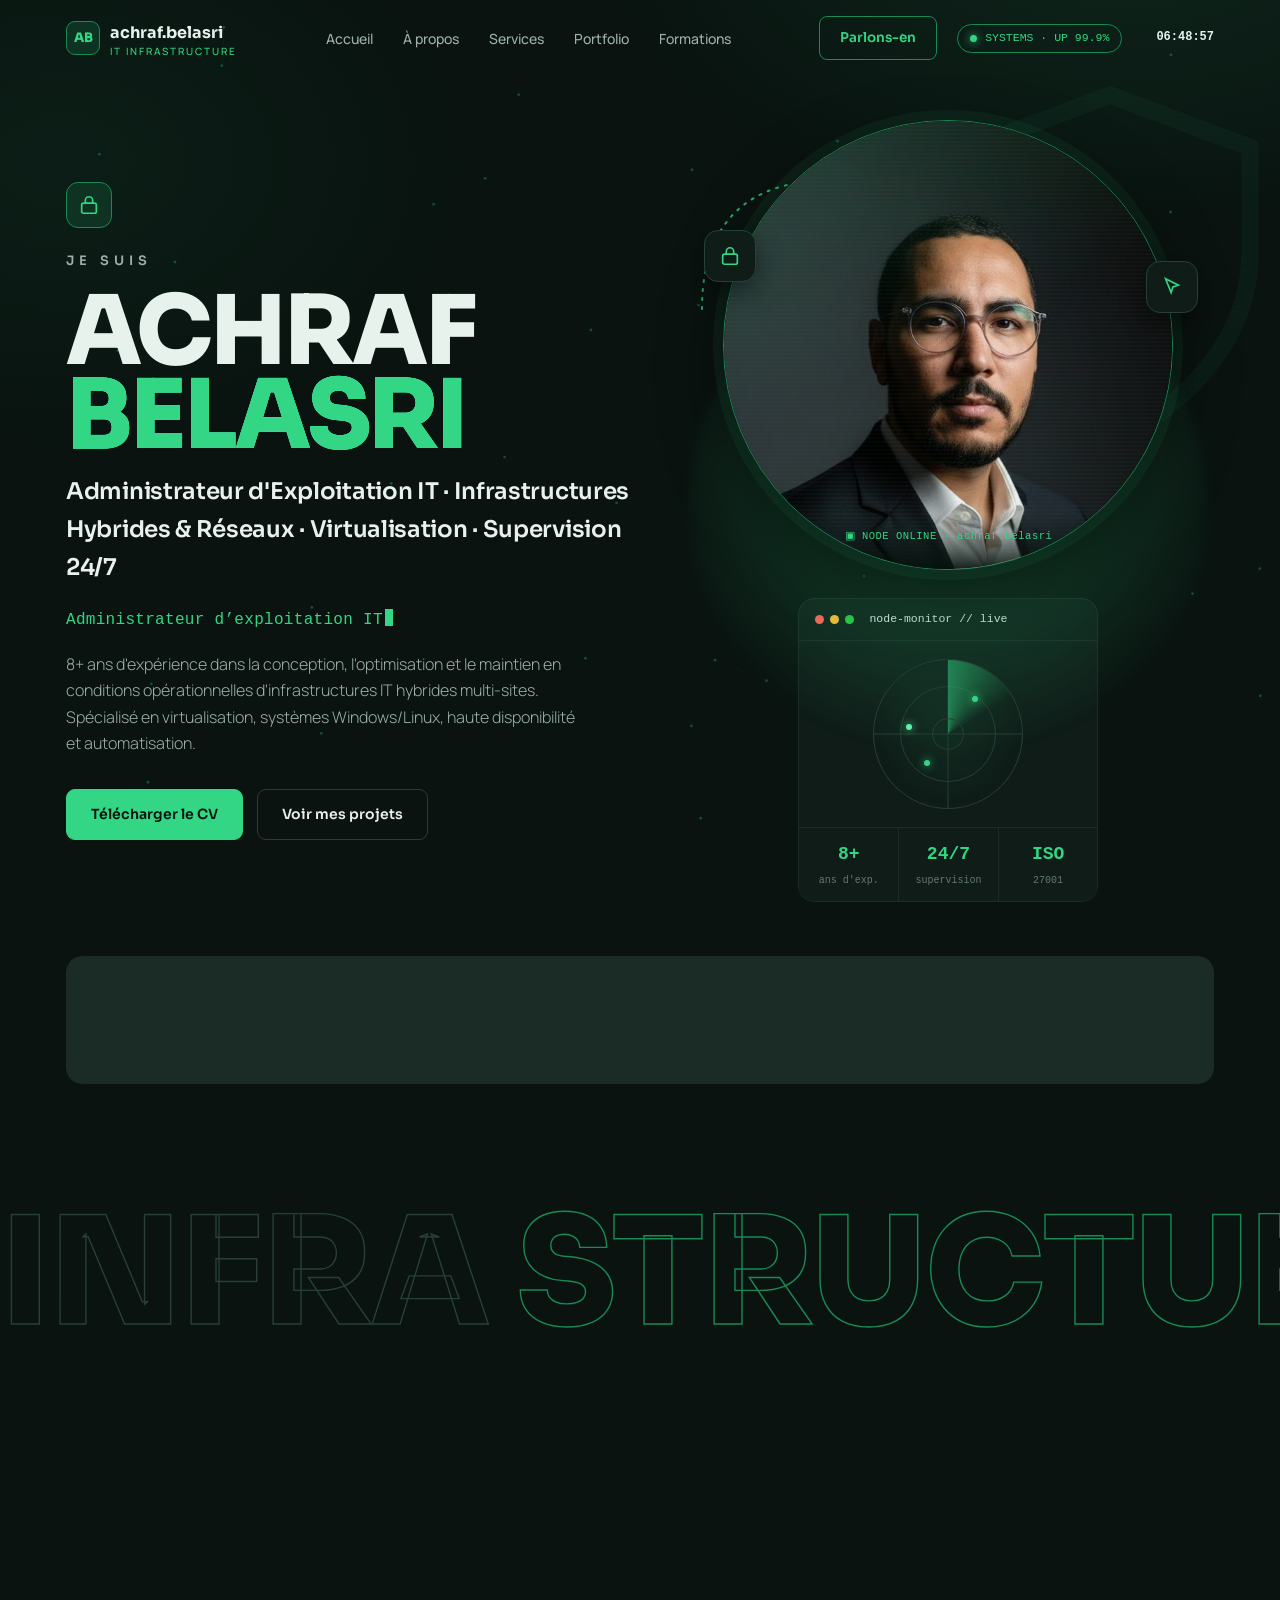
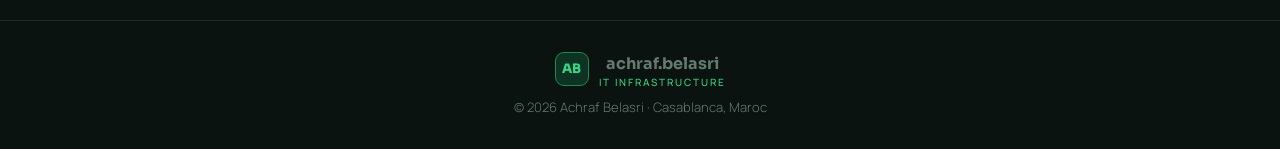
==== index.html @ 866f497d "Update index.html" ====
<!DOCTYPE html>
<html lang="fr">
<head>
<meta charset="UTF-8" />
<meta name="viewport" content="width=device-width, initial-scale=1.0" />
<title>Achraf Belasri — Administrateur d'Exploitation IT & Infrastructures Hybrides</title>
<meta name="description" content="Achraf Belasri, Administrateur d'exploitation IT à Casablanca. 8+ ans en conception, optimisation et maintien en conditions opérationnelles d'infrastructures hybrides multi-sites : virtualisation VMware/Proxmox/Nutanix, Windows/Linux, haute disponibilité, supervision 24/7 et automatisation Ansible." />
<meta name="keywords" content="Achraf Belasri, Administrateur Exploitation IT, Infrastructures Hybrides, Virtualisation, VMware, Proxmox, Nutanix, Windows Server, Linux, Haute Disponibilité, Supervision, Zabbix, Ansible, Automatisation, Veeam, Casablanca, ITIL v4, ISO 27001" />
<link rel="preconnect" href="https://fonts.googleapis.com" />
<link rel="preconnect" href="https://fonts.gstatic.com" crossorigin />
<link href="https://fonts.googleapis.com/css2?family=Sora:wght@400;500;600;700;800&family=Manrope:wght@300;400;500;600;700&display=swap" rel="stylesheet" />
<style>
  :root{
    --bg:#0a1310;--bg-2:#0c1714;--panel:#0f1c18;--panel-2:#11211b;--line:#1b2b25;--line-2:#274036;
    --fg:#e8f2ed;--fg-dim:#9db1a8;--fg-faint:#637a70;
    --green:#33d684;--green-2:#62f0a6;--green-dim:#1a8a55;--green-deep:#0e3322;
    --disp:'Sora',system-ui,sans-serif;--sans:'Manrope',system-ui,sans-serif;--maxw:1200px;
  }
  *{margin:0;padding:0;box-sizing:border-box}
  html{scroll-behavior:smooth}
  body{background:var(--bg);color:var(--fg);font-family:var(--sans);font-weight:300;line-height:1.65;-webkit-font-smoothing:antialiased;overflow-x:hidden}
  body::before{content:"";position:fixed;inset:0;z-index:0;pointer-events:none;background:radial-gradient(900px 500px at 88% -8%,rgba(51,214,132,.10),transparent 60%),radial-gradient(700px 500px at 5% 18%,rgba(51,214,132,.06),transparent 60%)}
  .wrap{position:relative;z-index:1;max-width:var(--maxw);margin:0 auto;padding:0 26px}
  a{color:inherit;text-decoration:none}
  ::selection{background:var(--green);color:#04140c}
  h1,h2,h3,.disp{font-family:var(--disp)}
  .grn{color:var(--green)}

  /* NAV */
  nav{position:fixed;top:0;left:0;right:0;z-index:60;transition:.3s;border-bottom:1px solid transparent}
  nav.scrolled{background:rgba(10,19,16,.86);backdrop-filter:blur(12px);border-bottom-color:var(--line)}
  .nav-in{max-width:var(--maxw);margin:0 auto;padding:16px 26px;display:flex;align-items:center;gap:20px}
  .logo{display:flex;align-items:center;gap:10px;font-family:var(--disp);font-weight:700;font-size:16px}
  .logo .mark{width:34px;height:34px;border-radius:9px;border:1px solid var(--green-dim);display:flex;align-items:center;justify-content:center;color:var(--green);background:var(--green-deep);font-weight:800;font-size:13px}
  .logo small{display:block;font-family:var(--sans);font-weight:500;font-size:10px;letter-spacing:2px;color:var(--green);text-transform:uppercase;line-height:1}
  .nav-links{margin:0 auto;display:flex;gap:30px;font-size:14px;font-weight:500}
  .nav-links a{color:var(--fg-dim);transition:.2s}
  .nav-links a:hover{color:var(--green)}
  .talk{font-family:var(--disp);font-weight:600;font-size:13.5px;padding:10px 20px;border-radius:8px;border:1px solid var(--green-dim);color:var(--green);transition:.2s}
  .talk:hover{background:var(--green);color:#04140c;box-shadow:0 8px 26px rgba(51,214,132,.3)}
  @media(max-width:880px){.nav-links{display:none}}

  /* HERO */
  header{min-height:100vh;display:flex;align-items:center;padding:120px 0 60px;position:relative}
  .shield-bg{position:absolute;top:60px;right:-40px;width:420px;height:420px;z-index:0;opacity:.05;color:var(--green)}
  .hero{display:grid;grid-template-columns:1.05fr .95fr;gap:30px;width:100%;align-items:center;position:relative;z-index:1}
  @media(max-width:900px){.hero{grid-template-columns:1fr;gap:46px}}
  .lockbadge{width:46px;height:46px;border-radius:12px;background:var(--green-deep);border:1px solid var(--green-dim);display:flex;align-items:center;justify-content:center;color:var(--green);margin-bottom:22px}
  .eyebrow{font-family:var(--disp);font-weight:600;letter-spacing:5px;font-size:13px;color:var(--fg-dim);text-transform:uppercase;margin-bottom:18px}
  h1.name{font-weight:800;font-size:clamp(48px,8.6vw,96px);line-height:.88;letter-spacing:-3px;margin-bottom:14px;text-transform:uppercase}
  .subrole{font-family:var(--disp);font-weight:600;font-size:clamp(16px,2.3vw,23px);color:var(--fg);letter-spacing:-.3px;margin-bottom:20px}
  .lede{max-width:520px;font-size:16px;color:var(--fg-dim);margin-bottom:32px}
  .cta{display:flex;gap:14px;flex-wrap:wrap}
  .btn{font-family:var(--disp);font-size:14px;font-weight:600;padding:13px 24px;border-radius:9px;border:1px solid var(--line-2);color:var(--fg);transition:.2s;display:inline-flex;align-items:center;gap:9px;cursor:pointer}
  .btn:hover{border-color:var(--green);color:var(--green);transform:translateY(-2px)}
  .btn.primary{background:var(--green);color:#04140c;border-color:var(--green)}
  .btn.primary:hover{background:var(--green-2);color:#04140c;box-shadow:0 10px 30px rgba(51,214,132,.32)}

  /* HERO VISUAL */
  .visual{position:relative;display:flex;flex-direction:column;justify-content:center;align-items:center;gap:10px;min-height:540px}
  .radar-card{width:300px;max-width:86vw}
  .blob{position:absolute;width:520px;height:520px;max-width:96vw;border-radius:50%;background:radial-gradient(circle at 50% 42%,rgba(51,214,132,.34),rgba(51,214,132,.07) 58%,transparent 72%);filter:blur(6px);animation:float 7s ease-in-out infinite}
  .photo-ring{position:relative;width:450px;height:450px;max-width:86vw;border-radius:50%;overflow:hidden;border:1.5px solid var(--green-dim);box-shadow:0 0 0 10px rgba(51,214,132,.06),0 24px 60px rgba(0,0,0,.5);z-index:2}
  .photo-ring img{width:100%;height:100%;object-fit:cover;object-position:center top}
  .dotline{position:absolute;top:6%;left:2%;width:150px;height:150px;z-index:1;color:var(--green);opacity:.8}
  .ic-badge{position:absolute;width:52px;height:52px;border-radius:14px;background:var(--panel);border:1px solid var(--line-2);display:flex;align-items:center;justify-content:center;color:var(--green);box-shadow:0 10px 26px rgba(0,0,0,.45);z-index:3}
  .ic-tl{top:14%;left:4%;animation:float 5s ease-in-out infinite}
  .ic-tr{top:18%;right:3%;animation:float 6s ease-in-out infinite .5s}
  @keyframes float{0%,100%{transform:translateY(0)}50%{transform:translateY(-12px)}}

  /* STATS STRIP */
  .stats{display:grid;grid-template-columns:repeat(4,1fr);gap:1px;background:var(--line);border:1px solid var(--line);border-radius:16px;overflow:hidden;margin-top:54px}
  .stat{background:var(--panel);padding:22px 18px;text-align:center}
  .stat .v{font-family:var(--disp);font-weight:800;font-size:clamp(24px,4vw,34px);color:var(--green)}
  .stat .l{font-size:12.5px;color:var(--fg-dim);margin-top:5px}
  @media(max-width:720px){.stats{grid-template-columns:repeat(2,1fr)}}

  /* OUTLINE BAND */
  .band{padding:60px 0 10px;text-align:center;overflow:hidden}
  .outline-text{font-family:var(--disp);font-weight:800;font-size:clamp(40px,12vw,150px);line-height:.92;letter-spacing:-2px;color:transparent;-webkit-text-stroke:1.4px var(--line-2);text-transform:uppercase;white-space:nowrap}
  .outline-text .on{-webkit-text-stroke:1.4px var(--green-dim)}

  /* SECTIONS */
  section{padding:84px 0;position:relative}
  .head{text-align:center;max-width:680px;margin:0 auto 50px}
  .tagline{font-family:var(--disp);font-weight:600;letter-spacing:4px;font-size:12.5px;color:var(--green);text-transform:uppercase;margin-bottom:14px}
  .head h2{font-weight:800;font-size:clamp(26px,4.4vw,40px);letter-spacing:-1px;text-transform:uppercase;line-height:1.1}
  .head p{color:var(--fg-dim);font-size:15.5px;margin-top:16px}

  /* ABOUT */
  .about{display:grid;grid-template-columns:1fr 1fr;gap:46px;align-items:center}
  @media(max-width:860px){.about{grid-template-columns:1fr;gap:30px}}
  .about h2{font-weight:800;font-size:clamp(24px,3.8vw,34px);letter-spacing:-.6px;text-transform:uppercase;margin-bottom:18px;line-height:1.12}
  .about p{color:var(--fg-dim);font-size:15.5px;margin-bottom:16px}
  .about p strong{color:var(--fg);font-weight:600}
  .checks{list-style:none;display:grid;grid-template-columns:1fr 1fr;gap:12px;margin-top:8px}
  .checks li{display:flex;align-items:center;gap:10px;font-family:var(--disp);font-weight:500;font-size:14px;color:var(--fg)}
  .checks li .c{width:22px;height:22px;border-radius:6px;background:var(--green-deep);color:var(--green);display:flex;align-items:center;justify-content:center;font-size:12px;flex:none}
  .about-card{background:var(--panel);border:1px solid var(--line);border-radius:18px;padding:8px}
  .about-card .inner{border:1px dashed var(--line-2);border-radius:14px;padding:26px}
  .fact{display:flex;justify-content:space-between;gap:14px;padding:13px 0;border-bottom:1px solid var(--line);font-size:14px}
  .fact:last-child{border-bottom:0}
  .fact .k{color:var(--fg-faint);font-family:var(--disp);font-weight:500}
  .fact .v{color:var(--fg);text-align:right}

  /* SERVICES */
  .grid3{display:grid;grid-template-columns:repeat(3,1fr);gap:18px}
  @media(max-width:920px){.grid3{grid-template-columns:repeat(2,1fr)}}
  @media(max-width:600px){.grid3{grid-template-columns:1fr}}
  .scard{background:var(--panel);border:1px solid var(--line);border-radius:16px;padding:28px;transition:.25s}
  .scard:hover{border-color:var(--green-dim);transform:translateY(-5px);background:var(--panel-2)}
  .sico{width:54px;height:54px;border-radius:13px;background:var(--green-deep);border:1px solid var(--green-dim);display:flex;align-items:center;justify-content:center;color:var(--green);margin-bottom:18px}
  .scard h3{font-weight:700;font-size:18px;margin-bottom:9px}
  .scard p{font-size:13.5px;color:var(--fg-dim);margin-bottom:15px}
  .scard.wide{grid-column:1/-1;display:flex;gap:24px;align-items:flex-start}
  .scard.wide .sico{margin-bottom:0;flex:none}
  @media(max-width:600px){.scard.wide{flex-direction:column;gap:14px}}
  .tags{display:flex;flex-wrap:wrap;gap:7px}
  .tag{font-size:11.5px;font-family:var(--disp);font-weight:500;color:var(--fg-dim);border:1px solid var(--line-2);border-radius:6px;padding:4px 10px;transition:.18s}
  .tag:hover{color:var(--green);border-color:var(--green)}

  /* PORTFOLIO */
  .grid2{display:grid;grid-template-columns:repeat(2,1fr);gap:18px}
  @media(max-width:820px){.grid2{grid-template-columns:1fr}}
  .pcard{background:var(--panel);border:1px solid var(--line);border-radius:16px;padding:26px;display:flex;flex-direction:column;gap:12px;transition:.25s;position:relative;overflow:hidden}
  .pcard::after{content:"";position:absolute;top:0;left:0;width:100%;height:3px;background:linear-gradient(90deg,var(--green),transparent);transform:scaleX(0);transform-origin:left;transition:transform .3s}
  .pcard:hover{border-color:var(--green-dim);transform:translateY(-5px)}
  .pcard:hover::after{transform:scaleX(1)}
  .pc-top{display:flex;justify-content:space-between;align-items:center}
  .pc-no{font-family:var(--disp);font-weight:700;font-size:13px;color:var(--green)}
  .pc-badge{font-family:var(--disp);font-size:11px;font-weight:600;color:var(--green);background:var(--green-deep);border-radius:20px;padding:4px 12px;text-transform:uppercase;letter-spacing:.5px}
  .pcard h3{font-weight:700;font-size:18px}
  .pcard .ctx{font-size:13.5px;color:var(--fg-dim)}
  .pcard ul{list-style:none;display:flex;flex-direction:column;gap:6px}
  .pcard li{font-size:13px;color:var(--fg-dim);padding-left:18px;position:relative}
  .pcard li::before{content:"\2713";position:absolute;left:0;color:var(--green)}
  .pcard .st{font-family:var(--disp);font-size:12px;color:var(--fg-faint);margin-top:auto;padding-top:12px;border-top:1px solid var(--line)}

  /* TIMELINE */
  .tl{max-width:760px;margin:0 auto;position:relative;padding-left:28px}
  .tl::before{content:"";position:absolute;left:5px;top:8px;bottom:8px;width:1px;background:var(--line-2)}
  .tlitem{position:relative;padding-bottom:34px}
  .tlitem:last-child{padding-bottom:0}
  .tlitem::before{content:"";position:absolute;left:-26px;top:6px;width:11px;height:11px;border-radius:50%;background:var(--bg);border:2px solid var(--green)}
  .tldate{font-family:var(--disp);font-weight:600;font-size:12.5px;color:var(--green);margin-bottom:5px}
  .tlrole{font-family:var(--disp);font-weight:600;font-size:17px}
  .tlorg{font-size:13.5px;color:var(--fg-dim);margin-bottom:9px}
  .tlitem ul{list-style:none;display:flex;flex-direction:column;gap:6px}
  .tlitem li{font-size:14px;color:var(--fg-dim);padding-left:16px;position:relative}
  .tlitem li::before{content:"\203A";position:absolute;left:0;color:var(--green)}

  /* CERTS */
  .mods{display:flex;flex-wrap:wrap;gap:12px;justify-content:center;max-width:920px;margin:0 auto}
  .mod{background:var(--panel);border:1px solid var(--line);border-radius:12px;padding:15px 20px;display:flex;align-items:center;gap:12px;transition:.2s}
  .mod:hover{border-color:var(--green-dim);transform:translateY(-3px)}
  .mod .chk{width:26px;height:26px;border-radius:7px;background:var(--green-deep);color:var(--green);display:flex;align-items:center;justify-content:center;flex:none}
  .mod b{font-family:var(--disp);font-weight:600;font-size:14px}
  .mod span{font-size:11.5px;color:var(--fg-faint)}

  /* CONTACT */
  .cta-band{background:linear-gradient(120deg,var(--green-deep),var(--panel));border:1px solid var(--green-dim);border-radius:24px;padding:54px 40px;text-align:center;position:relative;overflow:hidden}
  .cta-band h2{font-weight:800;font-size:clamp(26px,4.4vw,42px);letter-spacing:-1px;text-transform:uppercase;margin-bottom:14px}
  .cta-band p{color:var(--fg-dim);max-width:520px;margin:0 auto 28px;font-size:16px}
  .cta-band .cta{justify-content:center}

  footer{border-top:1px solid var(--line);margin-top:80px;padding:30px 0;text-align:center;font-size:13px;color:var(--fg-faint)}
  footer .logo{justify-content:center;margin-bottom:10px}

  .reveal{opacity:0;transform:translateY(26px);transition:opacity .7s cubic-bezier(.2,.7,.2,1),transform .7s cubic-bezier(.2,.7,.2,1)}
  .reveal.in{opacity:1;transform:none}
  .stagger>*{opacity:0;transform:translateY(20px);transition:opacity .6s,transform .6s}
  .stagger.in>*{opacity:1;transform:none}
  .stagger.in>*:nth-child(1){transition-delay:.05s}.stagger.in>*:nth-child(2){transition-delay:.11s}
  .stagger.in>*:nth-child(3){transition-delay:.17s}.stagger.in>*:nth-child(4){transition-delay:.23s}
  .stagger.in>*:nth-child(5){transition-delay:.29s}.stagger.in>*:nth-child(6){transition-delay:.35s}
  @media(prefers-reduced-motion:reduce){.reveal,.stagger>*{opacity:1;transform:none;transition:none}.blob,.ic-tl,.ic-tr{animation:none}}

  /* ===== TERMINAL / OPS LAYER (thème datacenter) ===== */
  .mono{font-family:ui-monospace,'SF Mono',Menlo,monospace}

  /* MESH BACKGROUND (réseau animé) */
  #mesh{position:fixed;inset:0;z-index:0;pointer-events:none;opacity:.55}

  /* scanlines discrètes globales */
  body::after{content:"";position:fixed;inset:0;z-index:0;pointer-events:none;background:repeating-linear-gradient(0deg,transparent 0,transparent 2px,rgba(0,0,0,.16) 3px,transparent 4px);opacity:.4;mix-blend-mode:multiply}

  /* BOOT SEQUENCE */
  #boot{position:fixed;inset:0;z-index:200;background:#04100a;display:flex;align-items:center;justify-content:center;transition:opacity .5s}
  #boot.hidden{opacity:0;pointer-events:none}
  .boot-box{font-family:ui-monospace,monospace;font-size:13.5px;line-height:1.95;width:min(660px,90vw);color:var(--fg-dim)}
  .boot-box .ok{color:var(--green)}
  .boot-box .grant{color:var(--green-2);font-weight:700;text-shadow:0 0 12px rgba(51,214,132,.6)}
  .boot-box .blink{display:inline-block;width:8px;height:15px;background:var(--green);vertical-align:-2px;animation:bk 1s steps(1) infinite}
  @keyframes bk{50%{opacity:0}}
  .boot-skip{position:fixed;bottom:24px;right:24px;font-family:ui-monospace,monospace;font-size:11px;color:var(--fg-faint);border:1px solid var(--line-2);border-radius:6px;padding:6px 12px;cursor:pointer}

  /* STATUS PILL dans la nav */
  .sysok{display:inline-flex;align-items:center;gap:8px;font-family:ui-monospace,monospace;font-size:11.5px;color:var(--green);border:1px solid var(--green-dim);border-radius:100px;padding:4px 12px}
  .dot{width:7px;height:7px;border-radius:50%;background:var(--green);box-shadow:0 0 8px var(--green);animation:pulse 2s infinite}
  @keyframes pulse{0%{box-shadow:0 0 0 0 rgba(51,214,132,.5)}70%{box-shadow:0 0 0 7px rgba(51,214,132,0)}100%{box-shadow:0 0 0 0 rgba(51,214,132,0)}}
  .sys-clock{margin-left:14px;font-family:ui-monospace,monospace;font-size:12px;color:var(--fg-dim)}
  .sys-clock b{color:var(--fg)}
  @media(max-width:880px){.sys-clock{display:none}}

  /* GLITCH sur le nom */
  .glitch{position:relative;display:inline-block}
  .glitch::before,.glitch::after{content:attr(data-text);position:absolute;left:0;top:0;width:100%;height:100%;overflow:hidden;color:var(--green)}
  .glitch::before{color:var(--green-2);z-index:-1;animation:glA 3s infinite linear alternate-reverse}
  .glitch::after{color:#1fe3ff;z-index:-2;animation:glB 2.4s infinite linear alternate-reverse}
  @keyframes glA{0%{clip-path:inset(0 0 85% 0);transform:translate(-2px,-1px)}20%{clip-path:inset(40% 0 40% 0);transform:translate(2px,1px)}40%{clip-path:inset(80% 0 5% 0);transform:translate(-1px,1px)}60%{clip-path:inset(10% 0 70% 0);transform:translate(2px,-1px)}80%{clip-path:inset(55% 0 25% 0);transform:translate(-2px,1px)}100%{clip-path:inset(20% 0 60% 0);transform:translate(1px,0)}}
  @keyframes glB{0%{clip-path:inset(60% 0 20% 0);transform:translate(2px,1px)}25%{clip-path:inset(20% 0 60% 0);transform:translate(-2px,-1px)}50%{clip-path:inset(75% 0 5% 0);transform:translate(1px,1px)}75%{clip-path:inset(30% 0 45% 0);transform:translate(-1px,-1px)}100%{clip-path:inset(50% 0 35% 0);transform:translate(2px,0)}}

  /* FRAPPE du rôle */
  .typedrole{font-family:ui-monospace,monospace;font-size:clamp(13px,1.9vw,16px);color:var(--green);margin-bottom:18px;min-height:1.4em;letter-spacing:.3px}
  .typedrole .cur{display:inline-block;width:8px;height:1.05em;background:var(--green);margin-left:2px;transform:translateY(2px);animation:bk 1.1s steps(1) infinite}

  /* PHOTO SCAN overlay sur l'anneau */
  .photo-ring .scan-tint{position:absolute;inset:0;z-index:2;pointer-events:none;background:linear-gradient(155deg,rgba(51,214,132,.18),transparent 48%);mix-blend-mode:screen;border-radius:50%}
  .photo-ring .scan-lines{position:absolute;inset:0;z-index:2;pointer-events:none;background:repeating-linear-gradient(0deg,transparent 0,transparent 2px,rgba(51,214,132,.06) 3px,transparent 4px);border-radius:50%}
  .photo-ring .scan-bar{position:absolute;left:0;right:0;height:70px;z-index:3;pointer-events:none;background:linear-gradient(180deg,transparent,rgba(51,214,132,.28),transparent);animation:scanmove 3.4s ease-in-out infinite}
  @keyframes scanmove{0%{top:-70px}100%{top:100%}}
  .photo-cap{position:absolute;left:0;right:0;bottom:0;display:flex;align-items:center;gap:8px;justify-content:center;padding:14px 14px 24px;font-family:ui-monospace,monospace;font-size:10.5px;letter-spacing:.5px;color:var(--green);background:linear-gradient(0deg,rgba(4,16,10,.92),transparent);z-index:4}

  /* NODE MONITOR */
  .radar-card{background:var(--panel);border:1px solid var(--line);border-radius:16px;overflow:hidden;margin-top:18px}
  .radar-head{display:flex;align-items:center;gap:9px;padding:11px 16px;border-bottom:1px solid var(--line);font-family:ui-monospace,monospace;font-size:11.5px;color:var(--fg-dim)}
  .radar-head .lights{display:flex;gap:6px}
  .radar-head .lights i{width:9px;height:9px;border-radius:50%;display:block}
  .l-r{background:#ff5f57}.l-y{background:#febc2e}.l-g{background:#28c840}
  .radar-head .rt{margin-left:6px;color:var(--fg)}
  .radar-body{padding:18px;display:flex;justify-content:center}
  .radar{position:relative;width:150px;height:150px;border-radius:50%;background:radial-gradient(circle,rgba(51,214,132,.07),transparent 70%);border:1px solid var(--line-2)}
  .radar::before{content:"";position:absolute;inset:26px;border:1px solid var(--line-2);border-radius:50%}
  .radar::after{content:"";position:absolute;inset:58px;border:1px solid var(--line-2);border-radius:50%}
  .radar .cr,.radar .cr2{position:absolute;background:var(--line-2)}
  .radar .cr{left:50%;top:0;width:1px;height:100%;transform:translateX(-.5px)}
  .radar .cr2{top:50%;left:0;height:1px;width:100%;transform:translateY(-.5px)}
  .radar .sweep{position:absolute;inset:0;border-radius:50%;background:conic-gradient(from 0deg,rgba(51,214,132,.5),rgba(51,214,132,0) 60deg,transparent 360deg);animation:spin 3s linear infinite}
  @keyframes spin{to{transform:rotate(360deg)}}
  .radar .blip{position:absolute;width:6px;height:6px;border-radius:50%;background:var(--green);box-shadow:0 0 8px var(--green);animation:bp 3s infinite}
  .radar .b1{top:36px;left:98px;animation-delay:.4s}
  .radar .b2{top:100px;left:50px;animation-delay:1.6s}
  .radar .b3{top:64px;left:32px;background:var(--green-2);box-shadow:0 0 8px var(--green-2);animation-delay:2.4s}
  @keyframes bp{0%,100%{opacity:.25}50%{opacity:1}}
  .radar-gauges{display:grid;grid-template-columns:repeat(3,1fr);gap:1px;background:var(--line);border-top:1px solid var(--line)}
  .rg{background:var(--panel);padding:12px 8px;text-align:center}
  .rg .gv{font-family:ui-monospace,monospace;font-weight:700;font-size:18px;color:var(--green)}
  .rg .gl{font-size:10px;color:var(--fg-faint);margin-top:3px;font-family:ui-monospace,monospace}

  @media(prefers-reduced-motion:reduce){.glitch::before,.glitch::after,.dot,.radar .sweep,.radar .blip,.scan-bar,.typedrole .cur{animation:none}#mesh{display:none}}
</style>
</head>
<body>

<canvas id="mesh"></canvas>

<div id="boot">
  <div class="boot-box" id="bootLog"></div>
  <div class="boot-skip" id="bootSkip">[ esc ] passer</div>
</div>

<nav id="nav">
  <div class="nav-in">
    <a href="#top" class="logo"><span class="mark">AB</span><span>achraf.belasri<small>IT Infrastructure</small></span></a>
    <div class="nav-links">
      <a href="#top">Accueil</a>
      <a href="#about">À propos</a>
      <a href="#services">Services</a>
      <a href="#portfolio">Portfolio</a>
      <a href="#certs">Formations</a>
    </div>
    <a href="#contact" class="talk">Parlons-en</a>
    <span class="sysok"><span class="dot"></span> SYSTEMS · UP 99.9%</span>
    <span class="sys-clock mono"><b id="clock">--:--:--</b></span>
  </div>
</nav>

<header id="top">
  <svg class="shield-bg" viewBox="0 0 24 24" fill="none" stroke="currentColor" stroke-width="1"><path d="M12 2l8 3v6c0 5-3.5 8.5-8 11-4.5-2.5-8-6-8-11V5l8-3z"/></svg>
  <div class="wrap">
    <div class="hero">
      <div class="hero-id">
        <div class="lockbadge reveal"><svg width="22" height="22" viewBox="0 0 24 24" fill="none" stroke="currentColor" stroke-width="1.8"><rect x="4" y="10" width="16" height="11" rx="2"/><path d="M8 10V7a4 4 0 0 1 8 0v3"/></svg></div>
        <div class="eyebrow reveal">Je suis</div>
        <h1 class="name reveal">Achraf<br><span class="grn glitch" data-text="Belasri">Belasri</span></h1>
        <p class="subrole reveal">Administrateur d'Exploitation IT · Infrastructures Hybrides &amp; Réseaux · Virtualisation · Supervision 24/7</p>
        <p class="typedrole reveal"><span id="typed"></span><span class="cur"></span></p>
        <p class="lede reveal">8+ ans d'expérience dans la conception, l'optimisation et le maintien en conditions opérationnelles d'infrastructures IT hybrides multi-sites. Spécialisé en virtualisation, systèmes Windows/Linux, haute disponibilité et automatisation.</p>
        <div class="cta reveal">
          <a class="btn primary" href="cv_Achraf_BELASRI.pdf" download="cv_Achraf_BELASRI.pdf">Télécharger le CV</a>
          <a class="btn" href="#portfolio">Voir mes projets</a>
        </div>
      </div>

      <div class="visual reveal">
        <svg class="dotline" viewBox="0 0 150 150" fill="none" stroke="currentColor" stroke-width="2" stroke-dasharray="2 7" stroke-linecap="round"><path d="M8 142 C 8 70, 40 20, 120 14"/></svg>
        <div class="blob"></div>
        <div class="ic-badge ic-tl"><svg width="22" height="22" viewBox="0 0 24 24" fill="none" stroke="currentColor" stroke-width="1.8"><rect x="4" y="10" width="16" height="11" rx="2"/><path d="M8 10V7a4 4 0 0 1 8 0v3"/></svg></div>
        <div class="ic-badge ic-tr"><svg width="22" height="22" viewBox="0 0 24 24" fill="none" stroke="currentColor" stroke-width="1.8"><path d="M5 3l14 7-6 2-2 6-6-15z"/></svg></div>
        <div class="photo-ring"><img src="[data-uri]" alt="Portrait d'Achraf Belasri, Administrateur d'Exploitation IT" />
          <div class="scan-tint"></div>
          <div class="scan-lines"></div>
          <div class="scan-bar"></div>
          <div class="photo-cap">▣ NODE ONLINE · achraf.belasri</div>
        </div>

        <div class="radar-card">
          <div class="radar-head"><span class="lights"><i class="l-r"></i><i class="l-y"></i><i class="l-g"></i></span><span class="rt">node-monitor // live</span></div>
          <div class="radar-body">
            <div class="radar"><span class="cr"></span><span class="cr2"></span><span class="sweep"></span><span class="blip b1"></span><span class="blip b2"></span><span class="blip b3"></span></div>
          </div>
          <div class="radar-gauges">
            <div class="rg"><div class="gv" data-count="8" data-suffix="+">0</div><div class="gl">ans d'exp.</div></div>
            <div class="rg"><div class="gv">24/7</div><div class="gl">supervision</div></div>
            <div class="rg"><div class="gv">ISO</div><div class="gl">27001</div></div>
          </div>
        </div>
      </div>
    </div>

    <div class="stats stagger">
      <div class="stat"><div class="v">8+</div><div class="l">ans d'expérience</div></div>
      <div class="stat"><div class="v">24/7</div><div class="l">supervision &amp; SLA</div></div>
      <div class="stat"><div class="v">ITIL v4</div><div class="l">formé · ISO 27001</div></div>
      <div class="stat"><div class="v">Multi-sites</div><div class="l">infra hybride</div></div>
    </div>
  </div>
</header>

<div class="band"><div class="outline-text">INFRA<span class="on"> STRUCTURE</span></div></div>

<section id="about">
  <div class="wrap">
    <div class="about">
      <div class="reveal">
        <div class="tagline" style="text-align:left">À propos</div>
        <h2>Expert terrain en infrastructure IT</h2>
        <p>Expert terrain en <strong>Infrastructure IT</strong> basé à Casablanca. Je gère des environnements hybrides complexes (<strong>Windows Server</strong>, <strong>Linux</strong>, <strong>VMware</strong>, <strong>Proxmox</strong>, <strong>Nutanix</strong>) avec un fort accent sur la performance, la résilience et l'<strong>automatisation</strong>.</p>
        <p><strong>Formé</strong> aux référentiels <strong>ITIL v4</strong> et <strong>ISO/IEC 27001</strong>, je garantis disponibilité, sécurité et optimisation continue de l'exploitation.</p>
        <ul class="checks">
          <li><span class="c">✓</span> Virtualisation</li>
          <li><span class="c">✓</span> Haute disponibilité</li>
          <li><span class="c">✓</span> Automatisation / IaC</li>
          <li><span class="c">✓</span> Sauvegarde &amp; PRA</li>
          <li><span class="c">✓</span> Supervision 24/7</li>
          <li><span class="c">✓</span> Sécurité réseau</li>
        </ul>
      </div>
      <div class="about-card reveal">
        <div class="inner">
          <div class="fact"><span class="k">Localisation</span><span class="v">Casablanca, Maroc</span></div>
          <div class="fact"><span class="k">Poste</span><span class="v">Administrateur d'exploitation IT</span></div>
          <div class="fact"><span class="k">Expérience</span><span class="v">8+ ans</span></div>
          <div class="fact"><span class="k">Formation</span><span class="v">Licence Pro SI &amp; Réseaux<br>Univ. Ibn Tofaïl</span></div>
          <div class="fact"><span class="k">Formations</span><span class="v">ITIL v4 · ISO/IEC 27001 (formé)</span></div>
          <div class="fact"><span class="k">Langues</span><span class="v">Arabe · Français · Anglais</span></div>
        </div>
      </div>
    </div>
  </div>
</section>

<section id="services">
  <div class="wrap">
    <div class="head reveal">
      <div class="tagline">Services</div>
      <h2>Solutions &amp; <span class="grn">équipements</span></h2>
      <p>Les technologies et équipements que je déploie et sécurise en production, par domaine.</p>
    </div>
    <div class="grid3 stagger">
      <div class="scard">
        <div class="sico"><svg width="26" height="26" viewBox="0 0 24 24" fill="none" stroke="currentColor" stroke-width="1.7"><path d="M12 2l8 3v6c0 5-3.5 8.5-8 11-4.5-2.5-8-6-8-11V5l8-3z"/><path d="M9 12l2 2 4-4"/></svg></div>
        <h3>Pare-feu &amp; sécurité réseau</h3>
        <p>Sécurité périmétrique, contrôle d'accès et interconnexions chiffrées.</p>
        <div class="tags"><span class="tag">FortiGate 100F/200F/400E</span><span class="tag">FortiNAC 802.1X</span><span class="tag">FortiAuthenticator</span><span class="tag">SD-WAN</span><span class="tag">VPN IPSec/SSL</span><span class="tag">WAF · IDS/IPS</span></div>
      </div>
      <div class="scard">
        <div class="sico"><svg width="26" height="26" viewBox="0 0 24 24" fill="none" stroke="currentColor" stroke-width="1.7"><rect x="3" y="4" width="18" height="6" rx="1.5"/><rect x="3" y="14" width="18" height="6" rx="1.5"/><path d="M7 7h.01M7 17h.01"/></svg></div>
        <h3>Virtualisation</h3>
        <p>Provisionnement de VMs, réseau virtuel et migrations à chaud.</p>
        <div class="tags"><span class="tag">VMware ESXi/vCenter</span><span class="tag">Proxmox VE</span><span class="tag">Nutanix AHV</span><span class="tag">Hyper-V</span><span class="tag">VLAN</span></div>
      </div>
      <div class="scard">
        <div class="sico"><svg width="26" height="26" viewBox="0 0 24 24" fill="none" stroke="currentColor" stroke-width="1.7"><rect x="3" y="3" width="18" height="18" rx="2"/><path d="M3 9h18M9 21V9"/></svg></div>
        <h3>Systèmes Windows &amp; Linux</h3>
        <p>Socle serveurs, annuaire, services web et durcissement.</p>
        <div class="tags"><span class="tag">Windows Server 2008–2022</span><span class="tag">AD / GPO</span><span class="tag">DNS/DHCP/WSUS/IIS</span><span class="tag">Ubuntu/Debian/CentOS/RHEL</span><span class="tag">Apache/Nginx</span></div>
      </div>
      <div class="scard">
        <div class="sico"><svg width="26" height="26" viewBox="0 0 24 24" fill="none" stroke="currentColor" stroke-width="1.7"><path d="M7 18a4 4 0 0 1 0-8 5 5 0 0 1 9.6-1.4A3.5 3.5 0 0 1 18 18H7z"/></svg></div>
        <h3>Cloud &amp; collaboration</h3>
        <p>Messagerie, collaboration et sécurisation des accès cloud.</p>
        <div class="tags"><span class="tag">Microsoft 365</span><span class="tag">Exchange Online</span><span class="tag">SharePoint</span><span class="tag">Azure AD / MFA</span><span class="tag">OVHcloud</span></div>
      </div>
      <div class="scard">
        <div class="sico"><svg width="26" height="26" viewBox="0 0 24 24" fill="none" stroke="currentColor" stroke-width="1.7"><ellipse cx="12" cy="6" rx="8" ry="3"/><path d="M4 6v6c0 1.7 3.6 3 8 3s8-1.3 8-3V6M4 12v6c0 1.7 3.6 3 8 3s8-1.3 8-3v-6"/></svg></div>
        <h3>Sauvegarde &amp; PRA</h3>
        <p>Résilience, réplication inter-sites et reprise d'activité testée.</p>
        <div class="tags"><span class="tag">Veeam Backup &amp; Replication</span><span class="tag">Réplications inter-sites</span><span class="tag">Rétention</span><span class="tag">Tests de restauration</span></div>
      </div>
      <div class="scard">
        <div class="sico"><svg width="26" height="26" viewBox="0 0 24 24" fill="none" stroke="currentColor" stroke-width="1.7"><path d="M3 3v18h18"/><path d="M7 14l3-4 3 3 4-6"/></svg></div>
        <h3>Supervision &amp; ITSM</h3>
        <p>Visibilité temps réel et gestion structurée des services.</p>
        <div class="tags"><span class="tag">Zabbix</span><span class="tag">HAProxy</span><span class="tag">GLPI</span><span class="tag">ITIL v4</span><span class="tag">SLA &amp; alerting</span><span class="tag">Support N2/N3</span></div>
      </div>
      <div class="scard wide">
        <div class="sico"><svg width="26" height="26" viewBox="0 0 24 24" fill="none" stroke="currentColor" stroke-width="1.7"><path d="M12 2l2.4 4.9 5.4.8-3.9 3.8.9 5.3L12 14.9 7.2 17.6l.9-5.3L4.2 8.5l5.4-.8z"/></svg></div>
        <div>
          <h3>Automatisation &amp; Infrastructure as Code</h3>
          <p>Provisionnement, configuration et déploiements reproductibles, versionnés sous Git.</p>
          <div class="tags"><span class="tag">Proxmox VE (KVM / LXC)</span><span class="tag">Ansible</span><span class="tag">Semaphore</span><span class="tag">GitHub / GitLab</span><span class="tag">Docker / Swarm</span><span class="tag">Scripting Bash / PowerShell</span></div>
        </div>
      </div>
    </div>
  </div>
</section>

<section id="portfolio">
  <div class="wrap">
    <div class="head reveal">
      <div class="tagline">Portfolio</div>
      <h2>Projets &amp; <span class="grn">déploiements</span></h2>
      <p>Des projets concrets menés en production, du déploiement à l'exploitation.</p>
    </div>
    <div class="grid2 stagger">
      <div class="pcard">
        <div class="pc-top"><span class="pc-no">01</span><span class="pc-badge">Sécurité</span></div>
        <h3>Sécurité périmétrique Fortinet &amp; SD-WAN</h3>
        <p class="ctx">Sécurisation et interconnexion d'une infrastructure multi-sites (siège &amp; plateformes logistiques).</p>
        <ul><li>Déploiement et durcissement FortiGate 400E / 200F / 100F.</li><li>Contrôle d'accès FortiNAC (802.1X), FortiAuthenticator, FortiClient EMS.</li><li>Fortinet Secure SD-WAN et tunnels VPN IPSec / SSL, politiques WAF.</li></ul>
        <div class="st">FortiGate · FortiNAC · SD-WAN · VPN · WAF</div>
      </div>
      <div class="pcard">
        <div class="pc-top"><span class="pc-no">02</span><span class="pc-badge">Résilience</span></div>
        <h3>Sauvegarde &amp; PRA avec Veeam</h3>
        <p class="ctx">Garantir la récupération des données et la continuité d'activité.</p>
        <ul><li>Jobs de sauvegarde et réplications inter-sites des VMs.</li><li>Politiques de rétention et planification des fenêtres.</li><li>Surveillance et tests de restauration réguliers.</li></ul>
        <div class="st">Veeam · Réplication · PRA</div>
      </div>
      <div class="pcard">
        <div class="pc-top"><span class="pc-no">03</span><span class="pc-badge">Infra</span></div>
        <h3>Virtualisation hybride</h3>
        <p class="ctx">Administration et optimisation des plateformes de virtualisation.</p>
        <ul><li>Provisionnement de VMs sur VMware ESXi / vCenter et Nutanix AHV.</li><li>Réseau virtuel : switchs virtuels, VLANs, segmentation.</li><li>Migrations à chaud entre hôtes, sans interruption.</li></ul>
        <div class="st">VMware · Nutanix AHV · Proxmox · VLAN</div>
      </div>
      <div class="pcard">
        <div class="pc-top"><span class="pc-no">04</span><span class="pc-badge">Système</span></div>
        <h3>Active Directory &amp; gouvernance</h3>
        <p class="ctx">Socle d'annuaire et de sécurité pour l'environnement Windows Server.</p>
        <ul><li>Installation serveurs (AD, ADC, DNS, DHCP, WSUS, IIS, FTP).</li><li>Comptes utilisateurs, droits NTFS, stratégies de groupe (GPO).</li><li>Politiques de sécurité et durcissement.</li></ul>
        <div class="st">Windows Server · AD · GPO · NTFS</div>
      </div>
      <div class="pcard">
        <div class="pc-top"><span class="pc-no">05</span><span class="pc-badge">Cloud</span></div>
        <h3>Microsoft 365 &amp; identité</h3>
        <p class="ctx">Messagerie, collaboration et sécurisation des accès.</p>
        <ul><li>Exchange Online : boîtes mail, licences, SharePoint.</li><li>Sécurité des accès : MFA et accès conditionnel (Azure AD).</li></ul>
        <div class="st">M365 · Exchange · Azure AD · MFA</div>
      </div>
      <div class="pcard">
        <div class="pc-top"><span class="pc-no">06</span><span class="pc-badge">Exploitation</span></div>
        <h3>Supervision &amp; ITSM</h3>
        <p class="ctx">Visibilité temps réel et gestion structurée des incidents.</p>
        <ul><li>Supervision Zabbix : tableaux de bord, seuils, suivi des SLA.</li><li>Support N2 / N3 via GLPI selon ITIL v4.</li><li>Diagnostic des incidents et amélioration continue.</li></ul>
        <div class="st">Zabbix · GLPI · ITIL v4 · HAProxy</div>
      </div>
    </div>
  </div>
</section>

<section id="parcours">
  <div class="wrap">
    <div class="head reveal">
      <div class="tagline">Parcours</div>
      <h2>Expérience <span class="grn">professionnelle</span></h2>
    </div>
    <div class="tl reveal">
      <div class="tlitem"><div class="tldate">Mars 2026 — Présent</div><div class="tlrole">Administrateur d'exploitation IT</div><div class="tlorg">Inforisk — Casablanca</div><ul><li>Maintien en conditions opérationnelles d'infrastructures hybrides.</li><li>Haute disponibilité, supervision et amélioration continue (ITIL).</li></ul></div>
      <div class="tlitem"><div class="tldate">Janv. 2024 — Mars 2026</div><div class="tlrole">Administrateur Systèmes &amp; Réseaux</div><div class="tlorg">Silent Believers Distribution — Berrechid</div><ul><li>Infrastructure hybride multi-sites : Windows Server (AD, DNS, DHCP, WSUS, IIS) et Linux.</li><li>Virtualisation VMware / Nutanix ; sécurité Fortinet et SD-WAN.</li><li>Sauvegarde Veeam, Microsoft 365 et supervision Zabbix.</li></ul></div>
      <div class="tlitem"><div class="tldate">Janv. 2020 — Déc. 2023</div><div class="tlrole">Technicien Réseaux &amp; Systèmes — Indépendant</div><div class="tlorg">Auto-entrepreneur — Maroc</div><ul><li>Portefeuille clients PME en maintenance (TMA) : disponibilité et performance.</li><li>Projets de migration, virtualisation et sécurisation.</li></ul></div>
      <div class="tlitem"><div class="tldate">Déc. 2017 — Déc. 2019</div><div class="tlrole">Technicien Support Informatique</div><div class="tlorg">Pure Solutions — Casablanca</div><ul><li>Parcs multi-clients, incidents N1 / N2 et documentation technique.</li></ul></div>
    </div>
  </div>
</section>

<section id="certs">
  <div class="wrap">
    <div class="head reveal">
      <div class="tagline">Formations</div>
      <h2>Formations &amp; <span class="grn">diplômes</span></h2>
    </div>
    <div class="mods stagger">
      <div class="mod"><span class="chk">✓</span><div><b>ITIL v4</b><br><span>Formation · gestion des services IT</span></div></div>
      <div class="mod"><span class="chk">✓</span><div><b>ISO/IEC 27001</b><br><span>Formation · sécurité des SI</span></div></div>
      <div class="mod"><span class="chk">✓</span><div><b>VMware vSphere</b><br><span>L'essentiel</span></div></div>
      <div class="mod"><span class="chk">✓</span><div><b>Linux Server</b><br><span>Administration &amp; services</span></div></div>
      <div class="mod"><span class="chk">✓</span><div><b>Windows Server</b><br><span>Prise en main</span></div></div>
      <div class="mod"><span class="chk">✓</span><div><b>Licence Pro SI &amp; Réseaux</b><br><span>Univ. Ibn Tofaïl · 2025–26</span></div></div>
      <div class="mod"><span class="chk">✓</span><div><b>TSRI</b><br><span>OFPPT Casablanca</span></div></div>
    </div>
  </div>
</section>

<section id="contact">
  <div class="wrap">
    <div class="cta-band reveal">
      <div class="tagline">Contact</div>
      <h2>Parlons de votre <span class="grn">infrastructure</span></h2>
      <p>Ouvert aux postes Administration d'exploitation, Infrastructure &amp; Réseaux à Casablanca, en remote.</p>
      <div class="cta">
        <a class="btn primary" href="mailto:belasriachraf@gmail.com">✉ belasriachraf@gmail.com</a>
        <a class="btn" href="tel:+212707161102">☏ +212 707 161 102</a>
        <a class="btn" href="https://www.linkedin.com/in/achrafbelasri" target="_blank" rel="noopener">in / LinkedIn</a>
      </div>
    </div>
  </div>
</section>

<footer>
  <div class="wrap">
    <a href="#top" class="logo"><span class="mark">AB</span><span>achraf.belasri<small>IT Infrastructure</small></span></a>
    <div>© <span id="year"></span> Achraf Belasri · Casablanca, Maroc</div>
  </div>
</footer>

<script>
  document.getElementById('year').textContent=new Date().getFullYear();
  var nav=document.getElementById('nav');
  addEventListener('scroll',function(){ nav.classList.toggle('scrolled',scrollY>24); });
  var reduce=matchMedia('(prefers-reduced-motion: reduce)').matches;

  /* MESH BACKGROUND (réseau de nœuds) */
  (function(){
    if(reduce) return;
    var c=document.getElementById('mesh'); if(!c) return;
    var x=c.getContext('2d'),W,H,pts=[];
    function size(){ W=c.width=innerWidth; H=c.height=Math.min(innerHeight,900); }
    size(); addEventListener('resize',size);
    var N=Math.min(46,Math.floor(innerWidth/34));
    for(var i=0;i<N;i++) pts.push({x:Math.random()*W,y:Math.random()*H,vx:(Math.random()-.5)*.3,vy:(Math.random()-.5)*.3});
    function loop(){
      x.clearRect(0,0,W,H);
      for(var i=0;i<pts.length;i++){var p=pts[i];p.x+=p.vx;p.y+=p.vy;if(p.x<0||p.x>W)p.vx*=-1;if(p.y<0||p.y>H)p.vy*=-1;}
      for(var i=0;i<pts.length;i++){for(var j=i+1;j<pts.length;j++){var a=pts[i],b=pts[j],dx=a.x-b.x,dy=a.y-b.y,d=Math.sqrt(dx*dx+dy*dy);if(d<130){x.strokeStyle='rgba(51,214,132,'+(0.12*(1-d/130))+')';x.lineWidth=1;x.beginPath();x.moveTo(a.x,a.y);x.lineTo(b.x,b.y);x.stroke();}}}
      for(var i=0;i<pts.length;i++){x.fillStyle='rgba(51,214,132,.55)';x.beginPath();x.arc(pts[i].x,pts[i].y,1.4,0,6.28);x.fill();}
      requestAnimationFrame(loop);
    }
    loop();
  })();

  /* BOOT (séquence sécurité) */
  var bootLines=[
    "[<span class='ok'>  OK  </span>] Initialisation du datacenter...",
    "[<span class='ok'>  OK  </span>] Démarrage des hyperviseurs (VMware / Proxmox / Nutanix)",
    "[<span class='ok'>  OK  </span>] Montée des clusters haute disponibilité",
    "[<span class='ok'>  OK  </span>] Vérification des sauvegardes Veeam... OK",
    "[<span class='ok'>  OK  </span>] Application des playbooks Ansible",
    "[<span class='ok'>  OK  </span>] Agent de supervision Zabbix actif",
    "[<span class='ok'>  OK  </span>] Profil authentifié : achraf.belasri",
    "<span class='grant'>&gt;&gt; SYSTÈMES OPÉRATIONNELS</span>"
  ];
  var bootEl=document.getElementById('bootLog'),bootBox=document.getElementById('boot');
  function endBoot(){ if(!bootBox) return; bootBox.classList.add('hidden'); document.body.style.overflow=''; setTimeout(function(){ if(bootBox.parentNode) bootBox.parentNode.removeChild(bootBox); },600); kickReveals(); }
  document.getElementById('bootSkip').onclick=endBoot;
  addEventListener('keydown',function(e){ if(e.key==='Escape') endBoot(); });
  if(reduce){ bootEl.innerHTML=bootLines.join('<br>'); setTimeout(endBoot,400); }
  else{ document.body.style.overflow='hidden'; var bi=0;
    (function nx(){ if(bi>=bootLines.length){ setTimeout(endBoot,750); return; } bootEl.innerHTML+=bootLines[bi]+"<br>"; bi++; setTimeout(nx,230+Math.random()*150); })();
  }

  /* HORLOGE LIVE */
  function pad(n){ return String(n).padStart(2,'0'); }
  setInterval(function(){ var d=new Date(),el=document.getElementById('clock'); if(el) el.textContent=pad(d.getHours())+':'+pad(d.getMinutes())+':'+pad(d.getSeconds()); },1000);

  /* FRAPPE DU RÔLE */
  var roles=['Administrateur d’exploitation IT','Infrastructures Hybrides & Réseaux','Virtualisation & Haute Disponibilité','Supervision 24/7 & Automatisation'];
  var typed=document.getElementById('typed'),ri=0,ci=0,del=false;
  function tick(){ if(!typed) return; var w=roles[ri]; typed.textContent=del?w.slice(0,ci--):w.slice(0,ci++); if(!del&&ci>w.length){del=true;setTimeout(tick,1500);return;} if(del&&ci<0){del=false;ri=(ri+1)%roles.length;ci=0;setTimeout(tick,280);return;} setTimeout(tick,del?34:68); }
  tick();

  /* REVEALS + COMPTEUR RADAR */
  var io=new IntersectionObserver(function(en){ en.forEach(function(e){ if(e.isIntersecting){ e.target.classList.add('in'); io.unobserve(e.target); } }); },{threshold:.12});
  function kickReveals(){ document.querySelectorAll('.reveal,.stagger').forEach(function(el){ io.observe(el); }); }

  var cd=false;
  var radarCard=document.querySelector('.radar-card');
  if(radarCard){
    var cio=new IntersectionObserver(function(en){ en.forEach(function(e){ if(e.isIntersecting&&!cd){ cd=true;
      document.querySelectorAll('.rg .gv[data-count]').forEach(function(el){ var t=parseFloat(el.dataset.count); if(isNaN(t))return; var sfx=el.dataset.suffix||'',cur=0,step=Math.max(1,t/40); (function run(){ cur+=step; if(cur>=t){el.textContent=t+sfx;} else {el.textContent=Math.floor(cur)+sfx; requestAnimationFrame(run);} })(); }); } }); },{threshold:.4});
    cio.observe(radarCard);
  }

  /* filet de sécurité : si le boot n'a pas lancé les reveals */
  setTimeout(kickReveals,4500);
</script>
</body>
</html>
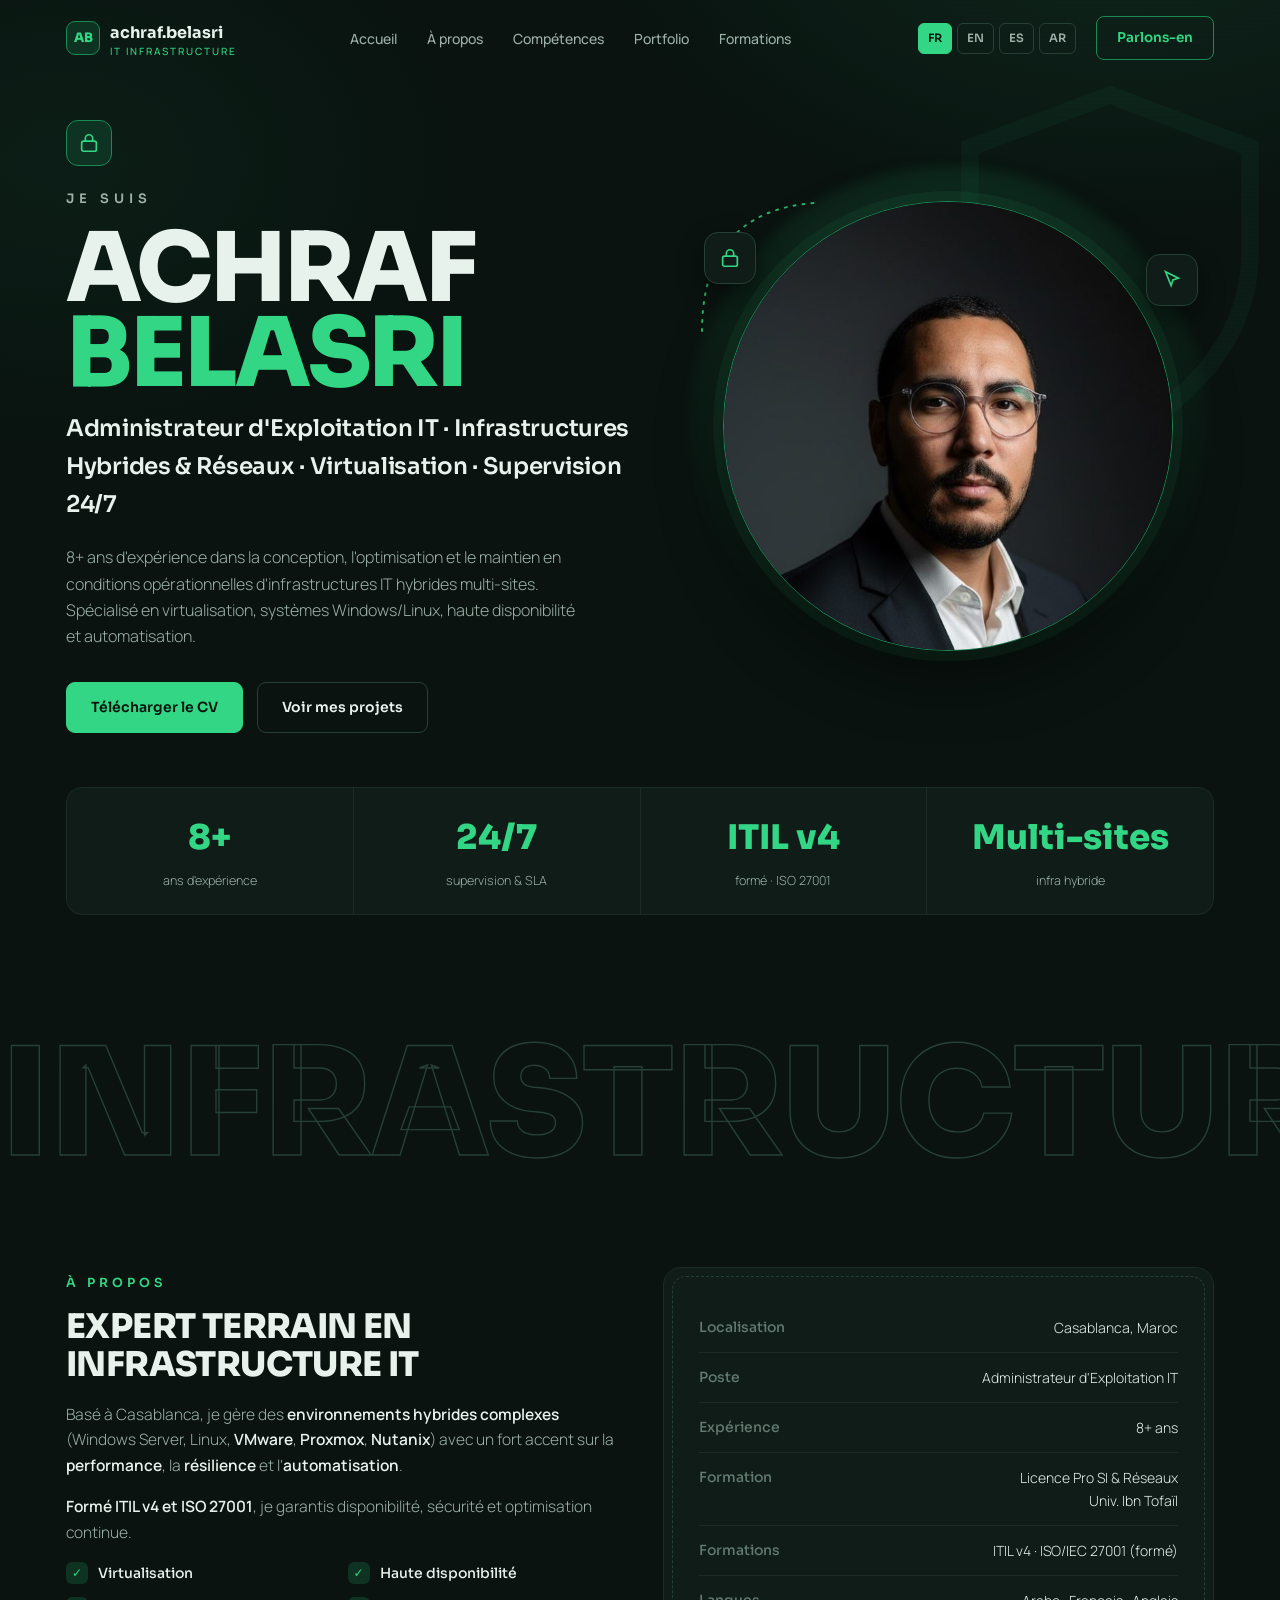
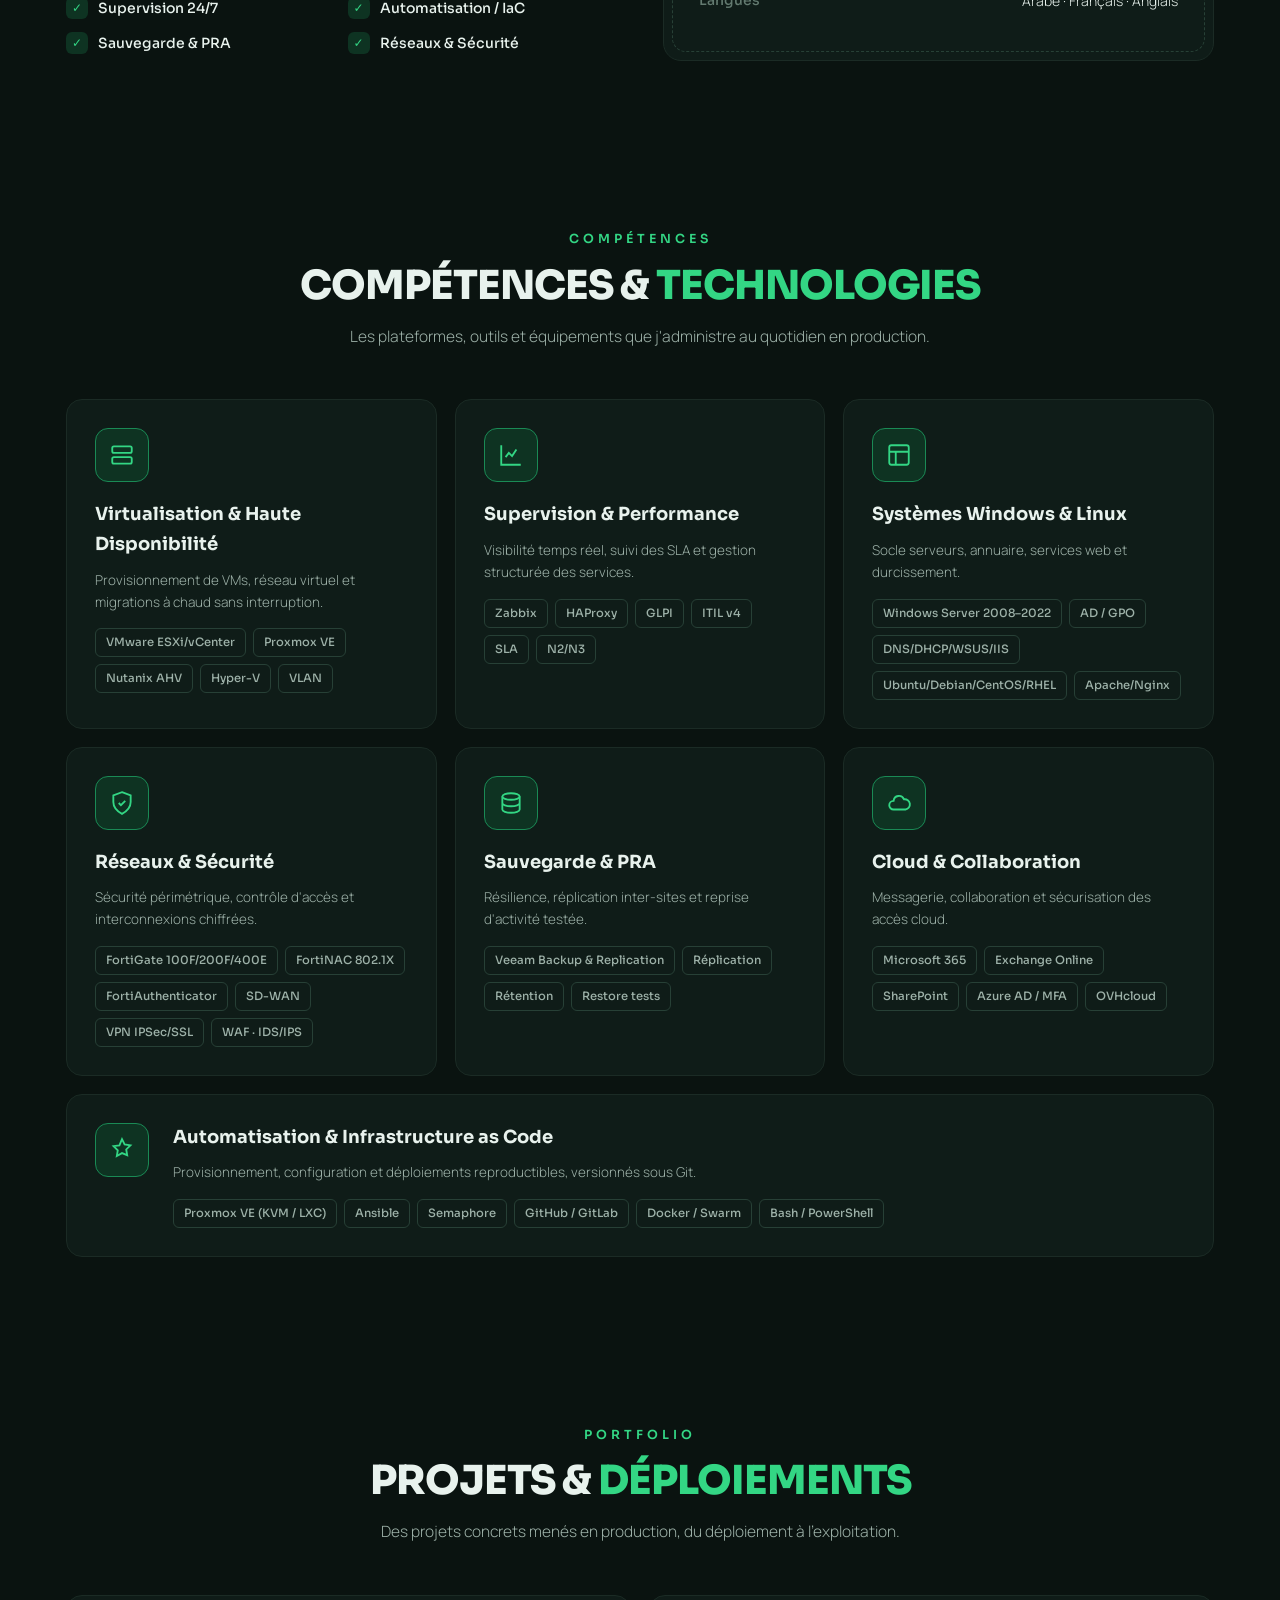
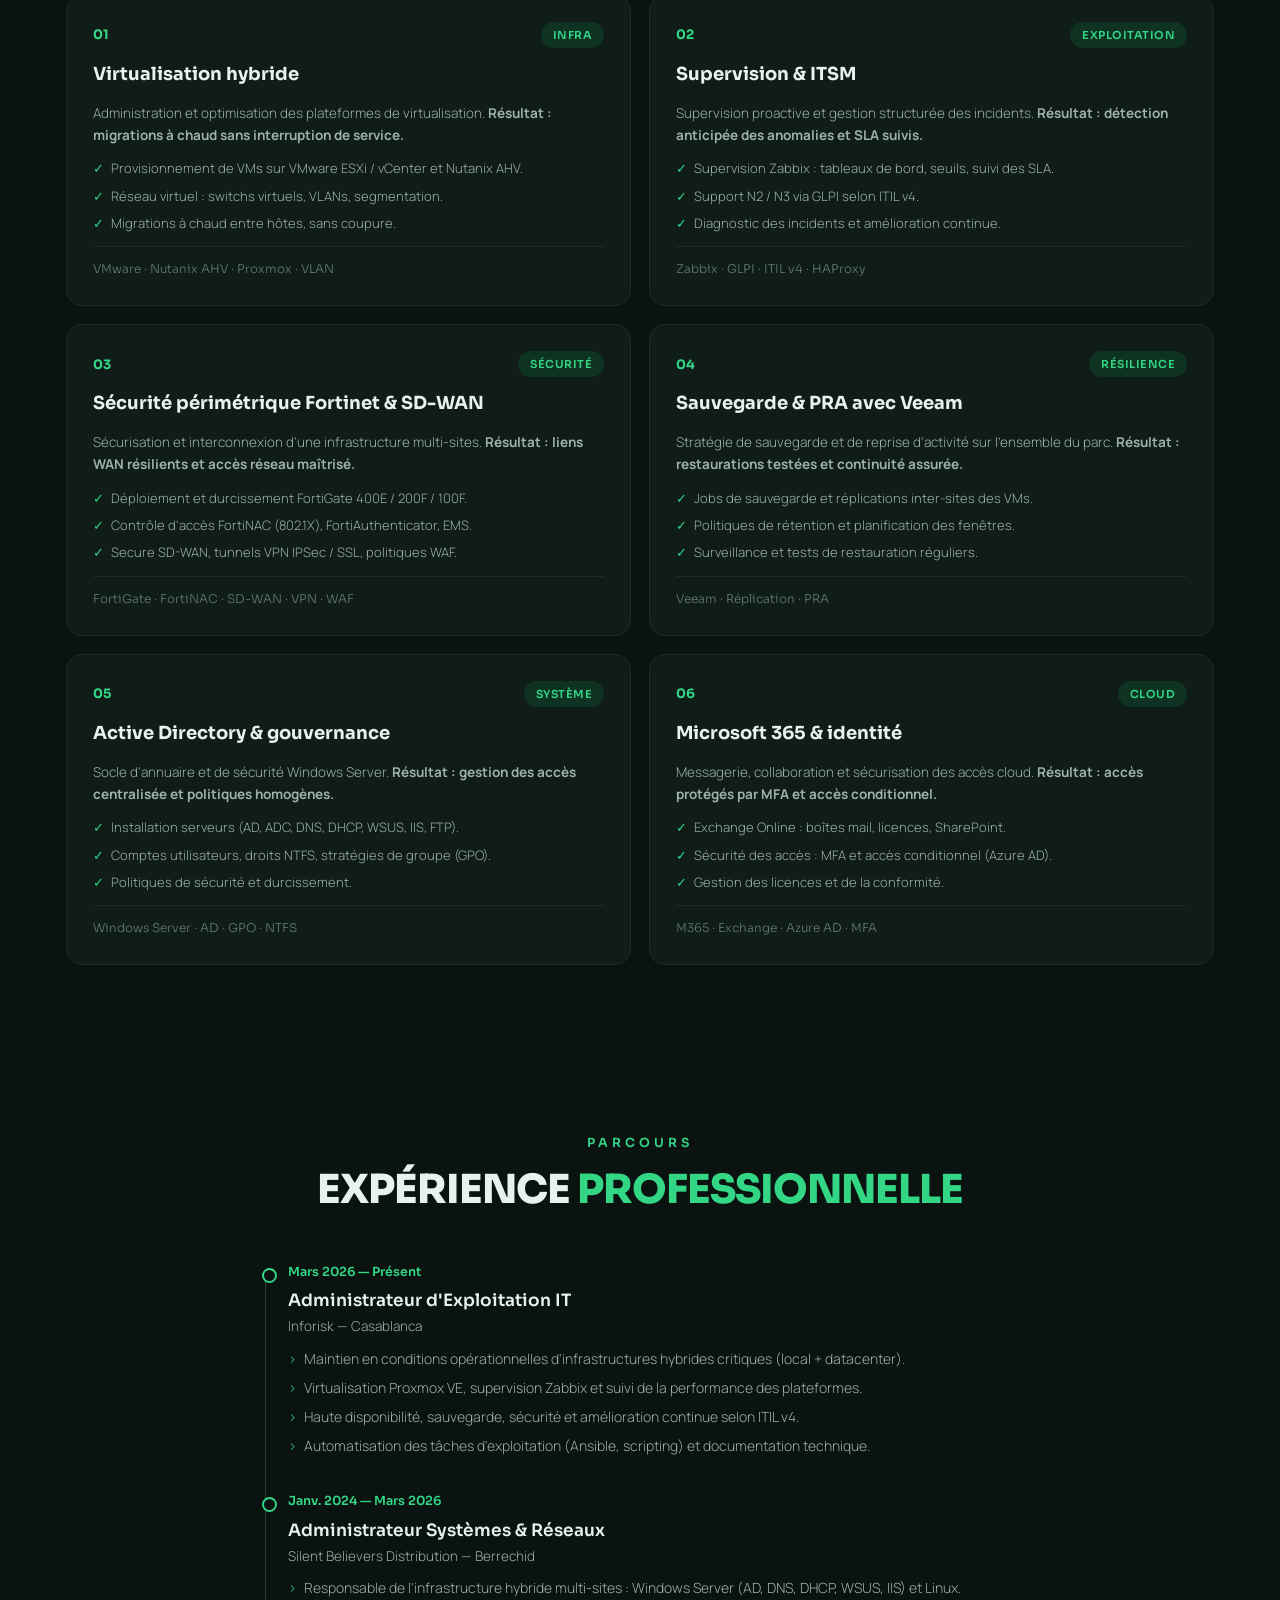
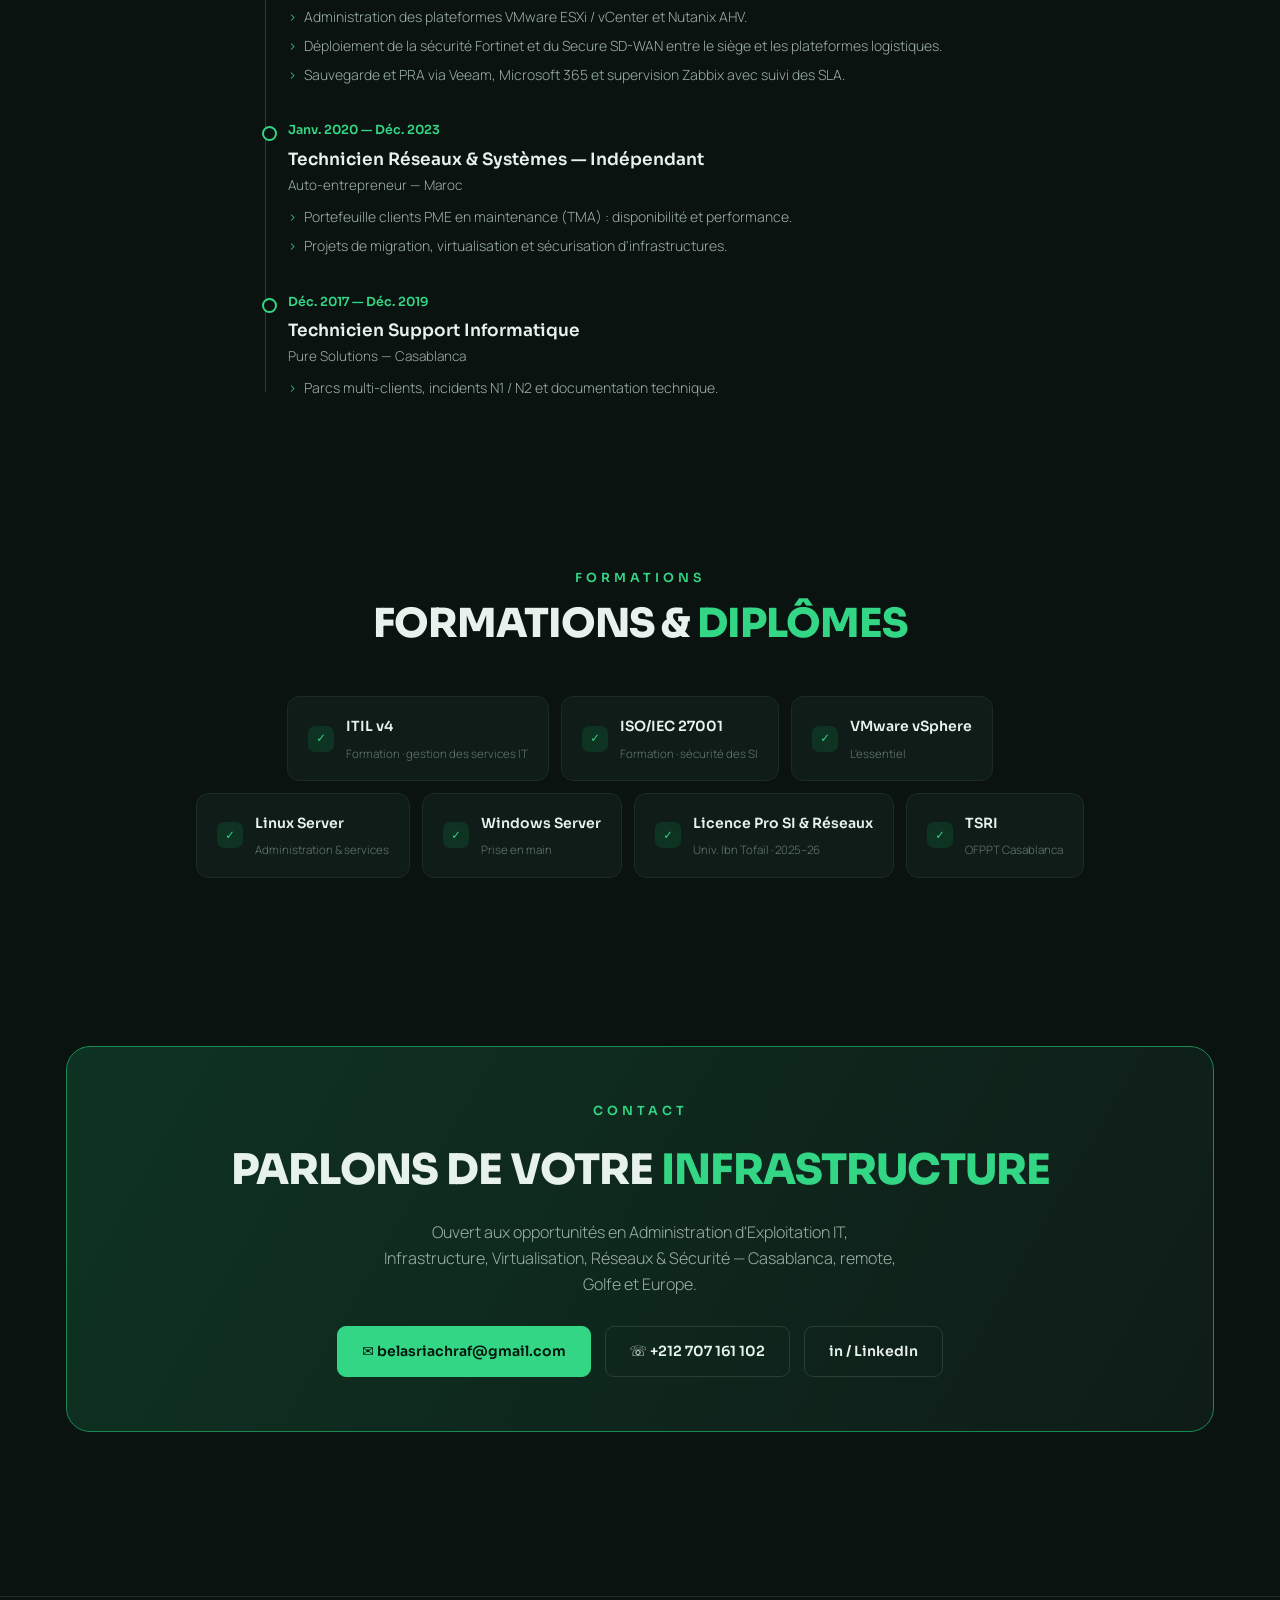
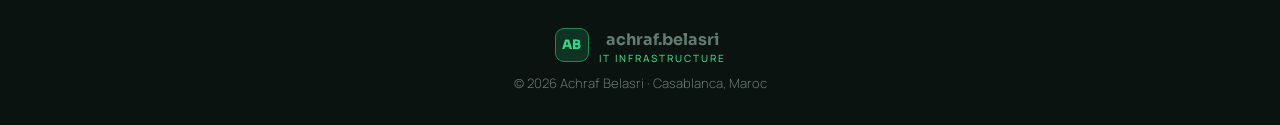
==== commit a987cebf: "Add files via upload" ====
--- a/index.html
+++ b/index.html
@@ -1,14 +1,29 @@
 <!DOCTYPE html>
-<html lang="fr">
+<html lang="fr" dir="ltr">
 <head>
 <meta charset="UTF-8" />
 <meta name="viewport" content="width=device-width, initial-scale=1.0" />
 <title>Achraf Belasri — Administrateur d'Exploitation IT & Infrastructures Hybrides</title>
-<meta name="description" content="Achraf Belasri, Administrateur d'exploitation IT à Casablanca. 8+ ans en conception, optimisation et maintien en conditions opérationnelles d'infrastructures hybrides multi-sites : virtualisation VMware/Proxmox/Nutanix, Windows/Linux, haute disponibilité, supervision 24/7 et automatisation Ansible." />
-<meta name="keywords" content="Achraf Belasri, Administrateur Exploitation IT, Infrastructures Hybrides, Virtualisation, VMware, Proxmox, Nutanix, Windows Server, Linux, Haute Disponibilité, Supervision, Zabbix, Ansible, Automatisation, Veeam, Casablanca, ITIL v4, ISO 27001" />
+<meta name="description" content="Achraf Belasri, Administrateur d'Exploitation IT à Casablanca. 8+ ans en infrastructures hybrides multi-sites : virtualisation (VMware, Proxmox, Nutanix), systèmes Windows/Linux, haute disponibilité, automatisation et supervision 24/7." />
+<meta name="keywords" content="Achraf Belasri, Administrateur Exploitation IT, Infrastructure IT, Virtualisation, VMware, Proxmox, Nutanix, Windows Server, Linux, Haute Disponibilité, Supervision, Zabbix, Ansible, Réseaux, Sécurité, FortiGate, SD-WAN, Veeam, Casablanca, ITIL v4, ISO 27001" />
+<link rel="canonical" href="https://achraf-belasri.vercel.app/index.html" />
+<link rel="alternate" hreflang="fr" href="https://achraf-belasri.vercel.app/index.html" /><link rel="alternate" hreflang="en" href="https://achraf-belasri.vercel.app/en.html" /><link rel="alternate" hreflang="es" href="https://achraf-belasri.vercel.app/es.html" /><link rel="alternate" hreflang="ar" href="https://achraf-belasri.vercel.app/ar.html" />
+<meta property="og:type" content="website" />
+<meta property="og:url" content="https://achraf-belasri.vercel.app/index.html" />
+<meta property="og:locale" content="fr" />
+<meta property="og:title" content="Achraf Belasri — Administrateur d'Exploitation IT & Infrastructures Hybrides" />
+<meta property="og:description" content="8+ ans en infrastructures IT hybrides : virtualisation, Windows/Linux, haute disponibilité, automatisation et supervision 24/7. Casablanca." />
+<meta property="og:image" content="https://achraf-belasri.vercel.app/og-image.png" />
+<meta property="og:image:width" content="1200" />
+<meta property="og:image:height" content="630" />
+<meta name="twitter:card" content="summary_large_image" />
+<meta name="twitter:title" content="Achraf Belasri — Administrateur d'Exploitation IT & Infrastructures Hybrides" />
+<meta name="twitter:description" content="8+ ans en infrastructures IT hybrides : virtualisation, Windows/Linux, haute disponibilité, automatisation et supervision 24/7. Casablanca." />
+<meta name="twitter:image" content="https://achraf-belasri.vercel.app/og-image.png" />
 <link rel="preconnect" href="https://fonts.googleapis.com" />
 <link rel="preconnect" href="https://fonts.gstatic.com" crossorigin />
 <link href="https://fonts.googleapis.com/css2?family=Sora:wght@400;500;600;700;800&family=Manrope:wght@300;400;500;600;700&display=swap" rel="stylesheet" />
+
 <style>
   :root{
     --bg:#0a1310;--bg-2:#0c1714;--panel:#0f1c18;--panel-2:#11211b;--line:#1b2b25;--line-2:#274036;
@@ -175,7 +190,7 @@
   .stagger.in>*:nth-child(5){transition-delay:.29s}.stagger.in>*:nth-child(6){transition-delay:.35s}
   @media(prefers-reduced-motion:reduce){.reveal,.stagger>*{opacity:1;transform:none;transition:none}.blob,.ic-tl,.ic-tr{animation:none}}
 
-  /* ===== TERMINAL / OPS LAYER (thème datacenter) ===== */
+  /* ===== TERMINAL / SOC LAYER (inspiré du thème hacker) ===== */
   .mono{font-family:ui-monospace,'SF Mono',Menlo,monospace}
 
   /* MESH BACKGROUND (réseau animé) */
@@ -221,7 +236,7 @@
   @keyframes scanmove{0%{top:-70px}100%{top:100%}}
   .photo-cap{position:absolute;left:0;right:0;bottom:0;display:flex;align-items:center;gap:8px;justify-content:center;padding:14px 14px 24px;font-family:ui-monospace,monospace;font-size:10.5px;letter-spacing:.5px;color:var(--green);background:linear-gradient(0deg,rgba(4,16,10,.92),transparent);z-index:4}
 
-  /* NODE MONITOR */
+  /* THREAT RADAR */
   .radar-card{background:var(--panel);border:1px solid var(--line);border-radius:16px;overflow:hidden;margin-top:18px}
   .radar-head{display:flex;align-items:center;gap:9px;padding:11px 16px;border-bottom:1px solid var(--line);font-family:ui-monospace,monospace;font-size:11.5px;color:var(--fg-dim)}
   .radar-head .lights{display:flex;gap:6px}
@@ -248,16 +263,36 @@
   .rg .gl{font-size:10px;color:var(--fg-faint);margin-top:3px;font-family:ui-monospace,monospace}
 
   @media(prefers-reduced-motion:reduce){.glitch::before,.glitch::after,.dot,.radar .sweep,.radar .blip,.scan-bar,.typedrole .cur{animation:none}#mesh{display:none}}
+
+  /* language switcher */
+  .langs{display:flex;gap:5px;margin-inline-start:14px}
+  .langs a{font-family:var(--disp);font-size:11.5px;font-weight:600;padding:5px 9px;border-radius:6px;border:1px solid var(--line-2);color:var(--fg-dim);transition:.18s}
+  .langs a:hover{color:var(--green);border-color:var(--green)}
+  .langs a.on{background:var(--green);color:#04140c;border-color:var(--green)}
+  @media(max-width:560px){.langs a{padding:4px 7px;font-size:11px}}
+
+  /* ---- RTL adjustments ---- */
+  [dir="rtl"] body{font-family:'Noto Kufi Arabic','Manrope',system-ui,sans-serif}
+  [dir="rtl"] h1,[dir="rtl"] h2,[dir="rtl"] h3,[dir="rtl"] .disp,[dir="rtl"] .logo,
+  [dir="rtl"] .btn,[dir="rtl"] .tagline,[dir="rtl"] .eyebrow,[dir="rtl"] .subrole{font-family:'Noto Kufi Arabic','Sora',system-ui,sans-serif}
+  [dir="rtl"] h1.name,[dir="rtl"] h2,[dir="rtl"] .subrole,[dir="rtl"] .outline-text{letter-spacing:0}
+  [dir="rtl"] .eyebrow{letter-spacing:2px}
+  [dir="rtl"] h1.name{line-height:1.05}
+  [dir="rtl"] .tl{padding-left:0;padding-right:28px}
+  [dir="rtl"] .tl::before{left:auto;right:5px}
+  [dir="rtl"] .tlitem::before{left:auto;right:-26px}
+  [dir="rtl"] .tlitem li{padding-left:0;padding-right:16px}
+  [dir="rtl"] .tlitem li::before{left:auto;right:0;content:"\2039"}
+  [dir="rtl"] .pcard li{padding-left:0;padding-right:18px}
+  [dir="rtl"] .pcard li::before{left:auto;right:0}
+  [dir="rtl"] .fact .v{text-align:left}
+  [dir="rtl"] .dotline{left:auto;right:2%;transform:scaleX(-1)}
+  [dir="rtl"] .ic-tl{left:auto;right:4%}
+  [dir="rtl"] .ic-tr{right:auto;left:3%}
+  [dir="rtl"] .scard::after,[dir="rtl"] .pcard::after{transform-origin:right}
 </style>
 </head>
 <body>
-
-<canvas id="mesh"></canvas>
-
-<div id="boot">
-  <div class="boot-box" id="bootLog"></div>
-  <div class="boot-skip" id="bootSkip">[ esc ] passer</div>
-</div>
 
 <nav id="nav">
   <div class="nav-in">
@@ -265,13 +300,12 @@
     <div class="nav-links">
       <a href="#top">Accueil</a>
       <a href="#about">À propos</a>
-      <a href="#services">Services</a>
+      <a href="#services">Compétences</a>
       <a href="#portfolio">Portfolio</a>
       <a href="#certs">Formations</a>
     </div>
+    <div class="langs"><a href="index.html" class="on" hreflang="fr">FR</a><a href="en.html" class="" hreflang="en">EN</a><a href="es.html" class="" hreflang="es">ES</a><a href="ar.html" class="" hreflang="ar">AR</a></div>
     <a href="#contact" class="talk">Parlons-en</a>
-    <span class="sysok"><span class="dot"></span> SYSTEMS · UP 99.9%</span>
-    <span class="sys-clock mono"><b id="clock">--:--:--</b></span>
   </div>
 </nav>
 
@@ -282,12 +316,11 @@
       <div class="hero-id">
         <div class="lockbadge reveal"><svg width="22" height="22" viewBox="0 0 24 24" fill="none" stroke="currentColor" stroke-width="1.8"><rect x="4" y="10" width="16" height="11" rx="2"/><path d="M8 10V7a4 4 0 0 1 8 0v3"/></svg></div>
         <div class="eyebrow reveal">Je suis</div>
-        <h1 class="name reveal">Achraf<br><span class="grn glitch" data-text="Belasri">Belasri</span></h1>
+        <h1 class="name reveal">Achraf<br><span class="grn">Belasri</span></h1>
         <p class="subrole reveal">Administrateur d'Exploitation IT · Infrastructures Hybrides &amp; Réseaux · Virtualisation · Supervision 24/7</p>
-        <p class="typedrole reveal"><span id="typed"></span><span class="cur"></span></p>
         <p class="lede reveal">8+ ans d'expérience dans la conception, l'optimisation et le maintien en conditions opérationnelles d'infrastructures IT hybrides multi-sites. Spécialisé en virtualisation, systèmes Windows/Linux, haute disponibilité et automatisation.</p>
         <div class="cta reveal">
-          <a class="btn primary" href="cv_Achraf_BELASRI.pdf" download="cv_Achraf_BELASRI.pdf">Télécharger le CV</a>
+          <a class="btn primary" href="cv_Achraf_BELASRI.pdf" download>Télécharger le CV</a>
           <a class="btn" href="#portfolio">Voir mes projets</a>
         </div>
       </div>
@@ -297,65 +330,27 @@
         <div class="blob"></div>
         <div class="ic-badge ic-tl"><svg width="22" height="22" viewBox="0 0 24 24" fill="none" stroke="currentColor" stroke-width="1.8"><rect x="4" y="10" width="16" height="11" rx="2"/><path d="M8 10V7a4 4 0 0 1 8 0v3"/></svg></div>
         <div class="ic-badge ic-tr"><svg width="22" height="22" viewBox="0 0 24 24" fill="none" stroke="currentColor" stroke-width="1.8"><path d="M5 3l14 7-6 2-2 6-6-15z"/></svg></div>
-        <div class="photo-ring"><img src="[data-uri]" alt="Portrait d'Achraf Belasri, Administrateur d'Exploitation IT" />
-          <div class="scan-tint"></div>
-          <div class="scan-lines"></div>
-          <div class="scan-bar"></div>
-          <div class="photo-cap">▣ NODE ONLINE · achraf.belasri</div>
-        </div>
-
-        <div class="radar-card">
-          <div class="radar-head"><span class="lights"><i class="l-r"></i><i class="l-y"></i><i class="l-g"></i></span><span class="rt">node-monitor // live</span></div>
-          <div class="radar-body">
-            <div class="radar"><span class="cr"></span><span class="cr2"></span><span class="sweep"></span><span class="blip b1"></span><span class="blip b2"></span><span class="blip b3"></span></div>
-          </div>
-          <div class="radar-gauges">
-            <div class="rg"><div class="gv" data-count="8" data-suffix="+">0</div><div class="gl">ans d'exp.</div></div>
-            <div class="rg"><div class="gv">24/7</div><div class="gl">supervision</div></div>
-            <div class="rg"><div class="gv">ISO</div><div class="gl">27001</div></div>
-          </div>
-        </div>
+        <div class="photo-ring"><img src="[data-uri]" alt="Achraf Belasri" /></div>
       </div>
     </div>
 
-    <div class="stats stagger">
-      <div class="stat"><div class="v">8+</div><div class="l">ans d'expérience</div></div>
-      <div class="stat"><div class="v">24/7</div><div class="l">supervision &amp; SLA</div></div>
-      <div class="stat"><div class="v">ITIL v4</div><div class="l">formé · ISO 27001</div></div>
-      <div class="stat"><div class="v">Multi-sites</div><div class="l">infra hybride</div></div>
-    </div>
+    <div class="stats stagger"><div class="stat"><div class="v">8+</div><div class="l">ans d'expérience</div></div><div class="stat"><div class="v">24/7</div><div class="l">supervision &amp; SLA</div></div><div class="stat"><div class="v">ITIL v4</div><div class="l">formé · ISO 27001</div></div><div class="stat"><div class="v">Multi-sites</div><div class="l">infra hybride</div></div></div>
   </div>
 </header>
 
-<div class="band"><div class="outline-text">INFRA<span class="on"> STRUCTURE</span></div></div>
+<div class="band"><div class="outline-text">INFRASTRUCTURE<span class="on"> IT</span></div></div>
 
 <section id="about">
   <div class="wrap">
     <div class="about">
       <div class="reveal">
-        <div class="tagline" style="text-align:left">À propos</div>
-        <h2>Expert terrain en infrastructure IT</h2>
-        <p>Expert terrain en <strong>Infrastructure IT</strong> basé à Casablanca. Je gère des environnements hybrides complexes (<strong>Windows Server</strong>, <strong>Linux</strong>, <strong>VMware</strong>, <strong>Proxmox</strong>, <strong>Nutanix</strong>) avec un fort accent sur la performance, la résilience et l'<strong>automatisation</strong>.</p>
-        <p><strong>Formé</strong> aux référentiels <strong>ITIL v4</strong> et <strong>ISO/IEC 27001</strong>, je garantis disponibilité, sécurité et optimisation continue de l'exploitation.</p>
-        <ul class="checks">
-          <li><span class="c">✓</span> Virtualisation</li>
-          <li><span class="c">✓</span> Haute disponibilité</li>
-          <li><span class="c">✓</span> Automatisation / IaC</li>
-          <li><span class="c">✓</span> Sauvegarde &amp; PRA</li>
-          <li><span class="c">✓</span> Supervision 24/7</li>
-          <li><span class="c">✓</span> Sécurité réseau</li>
-        </ul>
+        <div class="tagline" style="text-align:start">À propos</div>
+        <h2>Expert terrain en Infrastructure IT</h2>
+        <p>Basé à Casablanca, je gère des <strong>environnements hybrides complexes</strong> (Windows Server, Linux, <strong>VMware</strong>, <strong>Proxmox</strong>, <strong>Nutanix</strong>) avec un fort accent sur la <strong>performance</strong>, la <strong>résilience</strong> et l'<strong>automatisation</strong>.</p>
+        <p><strong>Formé ITIL v4 et ISO 27001</strong>, je garantis disponibilité, sécurité et optimisation continue.</p>
+        <ul class="checks"><li><span class="c">✓</span> Virtualisation</li><li><span class="c">✓</span> Haute disponibilité</li><li><span class="c">✓</span> Supervision 24/7</li><li><span class="c">✓</span> Automatisation / IaC</li><li><span class="c">✓</span> Sauvegarde &amp; PRA</li><li><span class="c">✓</span> Réseaux &amp; Sécurité</li></ul>
       </div>
-      <div class="about-card reveal">
-        <div class="inner">
-          <div class="fact"><span class="k">Localisation</span><span class="v">Casablanca, Maroc</span></div>
-          <div class="fact"><span class="k">Poste</span><span class="v">Administrateur d'exploitation IT</span></div>
-          <div class="fact"><span class="k">Expérience</span><span class="v">8+ ans</span></div>
-          <div class="fact"><span class="k">Formation</span><span class="v">Licence Pro SI &amp; Réseaux<br>Univ. Ibn Tofaïl</span></div>
-          <div class="fact"><span class="k">Formations</span><span class="v">ITIL v4 · ISO/IEC 27001 (formé)</span></div>
-          <div class="fact"><span class="k">Langues</span><span class="v">Arabe · Français · Anglais</span></div>
-        </div>
-      </div>
+      <div class="about-card reveal"><div class="inner"><div class="fact"><span class="k">Localisation</span><span class="v">Casablanca, Maroc</span></div><div class="fact"><span class="k">Poste</span><span class="v">Administrateur d'Exploitation IT</span></div><div class="fact"><span class="k">Expérience</span><span class="v">8+ ans</span></div><div class="fact"><span class="k">Formation</span><span class="v">Licence Pro SI &amp; Réseaux<br>Univ. Ibn Tofaïl</span></div><div class="fact"><span class="k">Formations</span><span class="v">ITIL v4 · ISO/IEC 27001 (formé)</span></div><div class="fact"><span class="k">Langues</span><span class="v">Arabe · Français · Anglais</span></div></div></div>
     </div>
   </div>
 </section>
@@ -363,56 +358,11 @@
 <section id="services">
   <div class="wrap">
     <div class="head reveal">
-      <div class="tagline">Services</div>
-      <h2>Solutions &amp; <span class="grn">équipements</span></h2>
-      <p>Les technologies et équipements que je déploie et sécurise en production, par domaine.</p>
-    </div>
-    <div class="grid3 stagger">
-      <div class="scard">
-        <div class="sico"><svg width="26" height="26" viewBox="0 0 24 24" fill="none" stroke="currentColor" stroke-width="1.7"><path d="M12 2l8 3v6c0 5-3.5 8.5-8 11-4.5-2.5-8-6-8-11V5l8-3z"/><path d="M9 12l2 2 4-4"/></svg></div>
-        <h3>Pare-feu &amp; sécurité réseau</h3>
-        <p>Sécurité périmétrique, contrôle d'accès et interconnexions chiffrées.</p>
-        <div class="tags"><span class="tag">FortiGate 100F/200F/400E</span><span class="tag">FortiNAC 802.1X</span><span class="tag">FortiAuthenticator</span><span class="tag">SD-WAN</span><span class="tag">VPN IPSec/SSL</span><span class="tag">WAF · IDS/IPS</span></div>
-      </div>
-      <div class="scard">
-        <div class="sico"><svg width="26" height="26" viewBox="0 0 24 24" fill="none" stroke="currentColor" stroke-width="1.7"><rect x="3" y="4" width="18" height="6" rx="1.5"/><rect x="3" y="14" width="18" height="6" rx="1.5"/><path d="M7 7h.01M7 17h.01"/></svg></div>
-        <h3>Virtualisation</h3>
-        <p>Provisionnement de VMs, réseau virtuel et migrations à chaud.</p>
-        <div class="tags"><span class="tag">VMware ESXi/vCenter</span><span class="tag">Proxmox VE</span><span class="tag">Nutanix AHV</span><span class="tag">Hyper-V</span><span class="tag">VLAN</span></div>
-      </div>
-      <div class="scard">
-        <div class="sico"><svg width="26" height="26" viewBox="0 0 24 24" fill="none" stroke="currentColor" stroke-width="1.7"><rect x="3" y="3" width="18" height="18" rx="2"/><path d="M3 9h18M9 21V9"/></svg></div>
-        <h3>Systèmes Windows &amp; Linux</h3>
-        <p>Socle serveurs, annuaire, services web et durcissement.</p>
-        <div class="tags"><span class="tag">Windows Server 2008–2022</span><span class="tag">AD / GPO</span><span class="tag">DNS/DHCP/WSUS/IIS</span><span class="tag">Ubuntu/Debian/CentOS/RHEL</span><span class="tag">Apache/Nginx</span></div>
-      </div>
-      <div class="scard">
-        <div class="sico"><svg width="26" height="26" viewBox="0 0 24 24" fill="none" stroke="currentColor" stroke-width="1.7"><path d="M7 18a4 4 0 0 1 0-8 5 5 0 0 1 9.6-1.4A3.5 3.5 0 0 1 18 18H7z"/></svg></div>
-        <h3>Cloud &amp; collaboration</h3>
-        <p>Messagerie, collaboration et sécurisation des accès cloud.</p>
-        <div class="tags"><span class="tag">Microsoft 365</span><span class="tag">Exchange Online</span><span class="tag">SharePoint</span><span class="tag">Azure AD / MFA</span><span class="tag">OVHcloud</span></div>
-      </div>
-      <div class="scard">
-        <div class="sico"><svg width="26" height="26" viewBox="0 0 24 24" fill="none" stroke="currentColor" stroke-width="1.7"><ellipse cx="12" cy="6" rx="8" ry="3"/><path d="M4 6v6c0 1.7 3.6 3 8 3s8-1.3 8-3V6M4 12v6c0 1.7 3.6 3 8 3s8-1.3 8-3v-6"/></svg></div>
-        <h3>Sauvegarde &amp; PRA</h3>
-        <p>Résilience, réplication inter-sites et reprise d'activité testée.</p>
-        <div class="tags"><span class="tag">Veeam Backup &amp; Replication</span><span class="tag">Réplications inter-sites</span><span class="tag">Rétention</span><span class="tag">Tests de restauration</span></div>
-      </div>
-      <div class="scard">
-        <div class="sico"><svg width="26" height="26" viewBox="0 0 24 24" fill="none" stroke="currentColor" stroke-width="1.7"><path d="M3 3v18h18"/><path d="M7 14l3-4 3 3 4-6"/></svg></div>
-        <h3>Supervision &amp; ITSM</h3>
-        <p>Visibilité temps réel et gestion structurée des services.</p>
-        <div class="tags"><span class="tag">Zabbix</span><span class="tag">HAProxy</span><span class="tag">GLPI</span><span class="tag">ITIL v4</span><span class="tag">SLA &amp; alerting</span><span class="tag">Support N2/N3</span></div>
-      </div>
-      <div class="scard wide">
-        <div class="sico"><svg width="26" height="26" viewBox="0 0 24 24" fill="none" stroke="currentColor" stroke-width="1.7"><path d="M12 2l2.4 4.9 5.4.8-3.9 3.8.9 5.3L12 14.9 7.2 17.6l.9-5.3L4.2 8.5l5.4-.8z"/></svg></div>
-        <div>
-          <h3>Automatisation &amp; Infrastructure as Code</h3>
-          <p>Provisionnement, configuration et déploiements reproductibles, versionnés sous Git.</p>
-          <div class="tags"><span class="tag">Proxmox VE (KVM / LXC)</span><span class="tag">Ansible</span><span class="tag">Semaphore</span><span class="tag">GitHub / GitLab</span><span class="tag">Docker / Swarm</span><span class="tag">Scripting Bash / PowerShell</span></div>
-        </div>
-      </div>
-    </div>
+      <div class="tagline">Compétences</div>
+      <h2>Compétences &amp; <span class="grn">technologies</span></h2>
+      <p>Les plateformes, outils et équipements que j'administre au quotidien en production.</p>
+    </div>
+    <div class="grid3 stagger"><div class="scard"><div class="sico"><svg width="26" height="26" viewBox="0 0 24 24" fill="none" stroke="currentColor" stroke-width="1.7"><rect x="3" y="4" width="18" height="6" rx="1.5"/><rect x="3" y="14" width="18" height="6" rx="1.5"/><path d="M7 7h.01M7 17h.01"/></svg></div><h3>Virtualisation &amp; Haute Disponibilité</h3><p>Provisionnement de VMs, réseau virtuel et migrations à chaud sans interruption.</p><div class="tags"><span class="tag">VMware ESXi/vCenter</span><span class="tag">Proxmox VE</span><span class="tag">Nutanix AHV</span><span class="tag">Hyper-V</span><span class="tag">VLAN</span></div></div><div class="scard"><div class="sico"><svg width="26" height="26" viewBox="0 0 24 24" fill="none" stroke="currentColor" stroke-width="1.7"><path d="M3 3v18h18"/><path d="M7 14l3-4 3 3 4-6"/></svg></div><h3>Supervision &amp; Performance</h3><p>Visibilité temps réel, suivi des SLA et gestion structurée des services.</p><div class="tags"><span class="tag">Zabbix</span><span class="tag">HAProxy</span><span class="tag">GLPI</span><span class="tag">ITIL v4</span><span class="tag">SLA</span><span class="tag">N2/N3</span></div></div><div class="scard"><div class="sico"><svg width="26" height="26" viewBox="0 0 24 24" fill="none" stroke="currentColor" stroke-width="1.7"><rect x="3" y="3" width="18" height="18" rx="2"/><path d="M3 9h18M9 21V9"/></svg></div><h3>Systèmes Windows &amp; Linux</h3><p>Socle serveurs, annuaire, services web et durcissement.</p><div class="tags"><span class="tag">Windows Server 2008–2022</span><span class="tag">AD / GPO</span><span class="tag">DNS/DHCP/WSUS/IIS</span><span class="tag">Ubuntu/Debian/CentOS/RHEL</span><span class="tag">Apache/Nginx</span></div></div><div class="scard"><div class="sico"><svg width="26" height="26" viewBox="0 0 24 24" fill="none" stroke="currentColor" stroke-width="1.7"><path d="M12 2l8 3v6c0 5-3.5 8.5-8 11-4.5-2.5-8-6-8-11V5l8-3z"/><path d="M9 12l2 2 4-4"/></svg></div><h3>Réseaux &amp; Sécurité</h3><p>Sécurité périmétrique, contrôle d'accès et interconnexions chiffrées.</p><div class="tags"><span class="tag">FortiGate 100F/200F/400E</span><span class="tag">FortiNAC 802.1X</span><span class="tag">FortiAuthenticator</span><span class="tag">SD-WAN</span><span class="tag">VPN IPSec/SSL</span><span class="tag">WAF · IDS/IPS</span></div></div><div class="scard"><div class="sico"><svg width="26" height="26" viewBox="0 0 24 24" fill="none" stroke="currentColor" stroke-width="1.7"><ellipse cx="12" cy="6" rx="8" ry="3"/><path d="M4 6v6c0 1.7 3.6 3 8 3s8-1.3 8-3V6M4 12v6c0 1.7 3.6 3 8 3s8-1.3 8-3v-6"/></svg></div><h3>Sauvegarde &amp; PRA</h3><p>Résilience, réplication inter-sites et reprise d'activité testée.</p><div class="tags"><span class="tag">Veeam Backup & Replication</span><span class="tag">Réplication</span><span class="tag">Rétention</span><span class="tag">Restore tests</span></div></div><div class="scard"><div class="sico"><svg width="26" height="26" viewBox="0 0 24 24" fill="none" stroke="currentColor" stroke-width="1.7"><path d="M7 18a4 4 0 0 1 0-8 5 5 0 0 1 9.6-1.4A3.5 3.5 0 0 1 18 18H7z"/></svg></div><h3>Cloud &amp; Collaboration</h3><p>Messagerie, collaboration et sécurisation des accès cloud.</p><div class="tags"><span class="tag">Microsoft 365</span><span class="tag">Exchange Online</span><span class="tag">SharePoint</span><span class="tag">Azure AD / MFA</span><span class="tag">OVHcloud</span></div></div><div class="scard wide"><div class="sico"><svg width="26" height="26" viewBox="0 0 24 24" fill="none" stroke="currentColor" stroke-width="1.7"><path d="M12 2l2.4 4.9 5.4.8-3.9 3.8.9 5.3L12 14.9 7.2 17.6l.9-5.3L4.2 8.5l5.4-.8z"/></svg></div><div><h3>Automatisation &amp; Infrastructure as Code</h3><p>Provisionnement, configuration et déploiements reproductibles, versionnés sous Git.</p><div class="tags"><span class="tag">Proxmox VE (KVM / LXC)</span><span class="tag">Ansible</span><span class="tag">Semaphore</span><span class="tag">GitHub / GitLab</span><span class="tag">Docker / Swarm</span><span class="tag">Bash / PowerShell</span></div></div></div></div>
   </div>
 </section>
 
@@ -423,50 +373,7 @@
       <h2>Projets &amp; <span class="grn">déploiements</span></h2>
       <p>Des projets concrets menés en production, du déploiement à l'exploitation.</p>
     </div>
-    <div class="grid2 stagger">
-      <div class="pcard">
-        <div class="pc-top"><span class="pc-no">01</span><span class="pc-badge">Sécurité</span></div>
-        <h3>Sécurité périmétrique Fortinet &amp; SD-WAN</h3>
-        <p class="ctx">Sécurisation et interconnexion d'une infrastructure multi-sites (siège &amp; plateformes logistiques).</p>
-        <ul><li>Déploiement et durcissement FortiGate 400E / 200F / 100F.</li><li>Contrôle d'accès FortiNAC (802.1X), FortiAuthenticator, FortiClient EMS.</li><li>Fortinet Secure SD-WAN et tunnels VPN IPSec / SSL, politiques WAF.</li></ul>
-        <div class="st">FortiGate · FortiNAC · SD-WAN · VPN · WAF</div>
-      </div>
-      <div class="pcard">
-        <div class="pc-top"><span class="pc-no">02</span><span class="pc-badge">Résilience</span></div>
-        <h3>Sauvegarde &amp; PRA avec Veeam</h3>
-        <p class="ctx">Garantir la récupération des données et la continuité d'activité.</p>
-        <ul><li>Jobs de sauvegarde et réplications inter-sites des VMs.</li><li>Politiques de rétention et planification des fenêtres.</li><li>Surveillance et tests de restauration réguliers.</li></ul>
-        <div class="st">Veeam · Réplication · PRA</div>
-      </div>
-      <div class="pcard">
-        <div class="pc-top"><span class="pc-no">03</span><span class="pc-badge">Infra</span></div>
-        <h3>Virtualisation hybride</h3>
-        <p class="ctx">Administration et optimisation des plateformes de virtualisation.</p>
-        <ul><li>Provisionnement de VMs sur VMware ESXi / vCenter et Nutanix AHV.</li><li>Réseau virtuel : switchs virtuels, VLANs, segmentation.</li><li>Migrations à chaud entre hôtes, sans interruption.</li></ul>
-        <div class="st">VMware · Nutanix AHV · Proxmox · VLAN</div>
-      </div>
-      <div class="pcard">
-        <div class="pc-top"><span class="pc-no">04</span><span class="pc-badge">Système</span></div>
-        <h3>Active Directory &amp; gouvernance</h3>
-        <p class="ctx">Socle d'annuaire et de sécurité pour l'environnement Windows Server.</p>
-        <ul><li>Installation serveurs (AD, ADC, DNS, DHCP, WSUS, IIS, FTP).</li><li>Comptes utilisateurs, droits NTFS, stratégies de groupe (GPO).</li><li>Politiques de sécurité et durcissement.</li></ul>
-        <div class="st">Windows Server · AD · GPO · NTFS</div>
-      </div>
-      <div class="pcard">
-        <div class="pc-top"><span class="pc-no">05</span><span class="pc-badge">Cloud</span></div>
-        <h3>Microsoft 365 &amp; identité</h3>
-        <p class="ctx">Messagerie, collaboration et sécurisation des accès.</p>
-        <ul><li>Exchange Online : boîtes mail, licences, SharePoint.</li><li>Sécurité des accès : MFA et accès conditionnel (Azure AD).</li></ul>
-        <div class="st">M365 · Exchange · Azure AD · MFA</div>
-      </div>
-      <div class="pcard">
-        <div class="pc-top"><span class="pc-no">06</span><span class="pc-badge">Exploitation</span></div>
-        <h3>Supervision &amp; ITSM</h3>
-        <p class="ctx">Visibilité temps réel et gestion structurée des incidents.</p>
-        <ul><li>Supervision Zabbix : tableaux de bord, seuils, suivi des SLA.</li><li>Support N2 / N3 via GLPI selon ITIL v4.</li><li>Diagnostic des incidents et amélioration continue.</li></ul>
-        <div class="st">Zabbix · GLPI · ITIL v4 · HAProxy</div>
-      </div>
-    </div>
+    <div class="grid2 stagger"><div class="pcard"><div class="pc-top"><span class="pc-no">01</span><span class="pc-badge">Infra</span></div><h3>Virtualisation hybride</h3><p class="ctx">Administration et optimisation des plateformes de virtualisation. <strong>Résultat : migrations à chaud sans interruption de service.</strong></p><ul><li>Provisionnement de VMs sur VMware ESXi / vCenter et Nutanix AHV.</li><li>Réseau virtuel : switchs virtuels, VLANs, segmentation.</li><li>Migrations à chaud entre hôtes, sans coupure.</li></ul><div class="st">VMware · Nutanix AHV · Proxmox · VLAN</div></div><div class="pcard"><div class="pc-top"><span class="pc-no">02</span><span class="pc-badge">Exploitation</span></div><h3>Supervision &amp; ITSM</h3><p class="ctx">Supervision proactive et gestion structurée des incidents. <strong>Résultat : détection anticipée des anomalies et SLA suivis.</strong></p><ul><li>Supervision Zabbix : tableaux de bord, seuils, suivi des SLA.</li><li>Support N2 / N3 via GLPI selon ITIL v4.</li><li>Diagnostic des incidents et amélioration continue.</li></ul><div class="st">Zabbix · GLPI · ITIL v4 · HAProxy</div></div><div class="pcard"><div class="pc-top"><span class="pc-no">03</span><span class="pc-badge">Sécurité</span></div><h3>Sécurité périmétrique Fortinet &amp; SD-WAN</h3><p class="ctx">Sécurisation et interconnexion d'une infrastructure multi-sites. <strong>Résultat : liens WAN résilients et accès réseau maîtrisé.</strong></p><ul><li>Déploiement et durcissement FortiGate 400E / 200F / 100F.</li><li>Contrôle d'accès FortiNAC (802.1X), FortiAuthenticator, EMS.</li><li>Secure SD-WAN, tunnels VPN IPSec / SSL, politiques WAF.</li></ul><div class="st">FortiGate · FortiNAC · SD-WAN · VPN · WAF</div></div><div class="pcard"><div class="pc-top"><span class="pc-no">04</span><span class="pc-badge">Résilience</span></div><h3>Sauvegarde &amp; PRA avec Veeam</h3><p class="ctx">Stratégie de sauvegarde et de reprise d'activité sur l'ensemble du parc. <strong>Résultat : restaurations testées et continuité assurée.</strong></p><ul><li>Jobs de sauvegarde et réplications inter-sites des VMs.</li><li>Politiques de rétention et planification des fenêtres.</li><li>Surveillance et tests de restauration réguliers.</li></ul><div class="st">Veeam · Réplication · PRA</div></div><div class="pcard"><div class="pc-top"><span class="pc-no">05</span><span class="pc-badge">Système</span></div><h3>Active Directory &amp; gouvernance</h3><p class="ctx">Socle d'annuaire et de sécurité Windows Server. <strong>Résultat : gestion des accès centralisée et politiques homogènes.</strong></p><ul><li>Installation serveurs (AD, ADC, DNS, DHCP, WSUS, IIS, FTP).</li><li>Comptes utilisateurs, droits NTFS, stratégies de groupe (GPO).</li><li>Politiques de sécurité et durcissement.</li></ul><div class="st">Windows Server · AD · GPO · NTFS</div></div><div class="pcard"><div class="pc-top"><span class="pc-no">06</span><span class="pc-badge">Cloud</span></div><h3>Microsoft 365 &amp; identité</h3><p class="ctx">Messagerie, collaboration et sécurisation des accès cloud. <strong>Résultat : accès protégés par MFA et accès conditionnel.</strong></p><ul><li>Exchange Online : boîtes mail, licences, SharePoint.</li><li>Sécurité des accès : MFA et accès conditionnel (Azure AD).</li><li>Gestion des licences et de la conformité.</li></ul><div class="st">M365 · Exchange · Azure AD · MFA</div></div></div>
   </div>
 </section>
 
@@ -476,12 +383,7 @@
       <div class="tagline">Parcours</div>
       <h2>Expérience <span class="grn">professionnelle</span></h2>
     </div>
-    <div class="tl reveal">
-      <div class="tlitem"><div class="tldate">Mars 2026 — Présent</div><div class="tlrole">Administrateur d'exploitation IT</div><div class="tlorg">Inforisk — Casablanca</div><ul><li>Maintien en conditions opérationnelles d'infrastructures hybrides.</li><li>Haute disponibilité, supervision et amélioration continue (ITIL).</li></ul></div>
-      <div class="tlitem"><div class="tldate">Janv. 2024 — Mars 2026</div><div class="tlrole">Administrateur Systèmes &amp; Réseaux</div><div class="tlorg">Silent Believers Distribution — Berrechid</div><ul><li>Infrastructure hybride multi-sites : Windows Server (AD, DNS, DHCP, WSUS, IIS) et Linux.</li><li>Virtualisation VMware / Nutanix ; sécurité Fortinet et SD-WAN.</li><li>Sauvegarde Veeam, Microsoft 365 et supervision Zabbix.</li></ul></div>
-      <div class="tlitem"><div class="tldate">Janv. 2020 — Déc. 2023</div><div class="tlrole">Technicien Réseaux &amp; Systèmes — Indépendant</div><div class="tlorg">Auto-entrepreneur — Maroc</div><ul><li>Portefeuille clients PME en maintenance (TMA) : disponibilité et performance.</li><li>Projets de migration, virtualisation et sécurisation.</li></ul></div>
-      <div class="tlitem"><div class="tldate">Déc. 2017 — Déc. 2019</div><div class="tlrole">Technicien Support Informatique</div><div class="tlorg">Pure Solutions — Casablanca</div><ul><li>Parcs multi-clients, incidents N1 / N2 et documentation technique.</li></ul></div>
-    </div>
+    <div class="tl reveal"><div class="tlitem"><div class="tldate">Mars 2026 — Présent</div><div class="tlrole">Administrateur d'Exploitation IT</div><div class="tlorg">Inforisk — Casablanca</div><ul><li>Maintien en conditions opérationnelles d'infrastructures hybrides critiques (local + datacenter).</li><li>Virtualisation Proxmox VE, supervision Zabbix et suivi de la performance des plateformes.</li><li>Haute disponibilité, sauvegarde, sécurité et amélioration continue selon ITIL v4.</li><li>Automatisation des tâches d'exploitation (Ansible, scripting) et documentation technique.</li></ul></div><div class="tlitem"><div class="tldate">Janv. 2024 — Mars 2026</div><div class="tlrole">Administrateur Systèmes &amp; Réseaux</div><div class="tlorg">Silent Believers Distribution — Berrechid</div><ul><li>Responsable de l'infrastructure hybride multi-sites : Windows Server (AD, DNS, DHCP, WSUS, IIS) et Linux.</li><li>Administration des plateformes VMware ESXi / vCenter et Nutanix AHV.</li><li>Déploiement de la sécurité Fortinet et du Secure SD-WAN entre le siège et les plateformes logistiques.</li><li>Sauvegarde et PRA via Veeam, Microsoft 365 et supervision Zabbix avec suivi des SLA.</li></ul></div><div class="tlitem"><div class="tldate">Janv. 2020 — Déc. 2023</div><div class="tlrole">Technicien Réseaux &amp; Systèmes — Indépendant</div><div class="tlorg">Auto-entrepreneur — Maroc</div><ul><li>Portefeuille clients PME en maintenance (TMA) : disponibilité et performance.</li><li>Projets de migration, virtualisation et sécurisation d'infrastructures.</li></ul></div><div class="tlitem"><div class="tldate">Déc. 2017 — Déc. 2019</div><div class="tlrole">Technicien Support Informatique</div><div class="tlorg">Pure Solutions — Casablanca</div><ul><li>Parcs multi-clients, incidents N1 / N2 et documentation technique.</li></ul></div></div>
   </div>
 </section>
 
@@ -491,15 +393,7 @@
       <div class="tagline">Formations</div>
       <h2>Formations &amp; <span class="grn">diplômes</span></h2>
     </div>
-    <div class="mods stagger">
-      <div class="mod"><span class="chk">✓</span><div><b>ITIL v4</b><br><span>Formation · gestion des services IT</span></div></div>
-      <div class="mod"><span class="chk">✓</span><div><b>ISO/IEC 27001</b><br><span>Formation · sécurité des SI</span></div></div>
-      <div class="mod"><span class="chk">✓</span><div><b>VMware vSphere</b><br><span>L'essentiel</span></div></div>
-      <div class="mod"><span class="chk">✓</span><div><b>Linux Server</b><br><span>Administration &amp; services</span></div></div>
-      <div class="mod"><span class="chk">✓</span><div><b>Windows Server</b><br><span>Prise en main</span></div></div>
-      <div class="mod"><span class="chk">✓</span><div><b>Licence Pro SI &amp; Réseaux</b><br><span>Univ. Ibn Tofaïl · 2025–26</span></div></div>
-      <div class="mod"><span class="chk">✓</span><div><b>TSRI</b><br><span>OFPPT Casablanca</span></div></div>
-    </div>
+    <div class="mods stagger"><div class="mod"><span class="chk">✓</span><div><b>ITIL v4</b><br><span>Formation · gestion des services IT</span></div></div><div class="mod"><span class="chk">✓</span><div><b>ISO/IEC 27001</b><br><span>Formation · sécurité des SI</span></div></div><div class="mod"><span class="chk">✓</span><div><b>VMware vSphere</b><br><span>L'essentiel</span></div></div><div class="mod"><span class="chk">✓</span><div><b>Linux Server</b><br><span>Administration &amp; services</span></div></div><div class="mod"><span class="chk">✓</span><div><b>Windows Server</b><br><span>Prise en main</span></div></div><div class="mod"><span class="chk">✓</span><div><b>Licence Pro SI &amp; Réseaux</b><br><span>Univ. Ibn Tofaïl · 2025–26</span></div></div><div class="mod"><span class="chk">✓</span><div><b>TSRI</b><br><span>OFPPT Casablanca</span></div></div></div>
   </div>
 </section>
 
@@ -508,10 +402,10 @@
     <div class="cta-band reveal">
       <div class="tagline">Contact</div>
       <h2>Parlons de votre <span class="grn">infrastructure</span></h2>
-      <p>Ouvert aux postes Administration d'exploitation, Infrastructure &amp; Réseaux à Casablanca, en remote.</p>
+      <p>Ouvert aux opportunités en Administration d'Exploitation IT, Infrastructure, Virtualisation, Réseaux &amp; Sécurité — Casablanca, remote, Golfe et Europe.</p>
       <div class="cta">
         <a class="btn primary" href="mailto:belasriachraf@gmail.com">✉ belasriachraf@gmail.com</a>
-        <a class="btn" href="tel:+212707161102">☏ +212 707 161 102</a>
+        <a class="btn" href="tel:+212707161102" dir="ltr">☏ +212 707 161 102</a>
         <a class="btn" href="https://www.linkedin.com/in/achrafbelasri" target="_blank" rel="noopener">in / LinkedIn</a>
       </div>
     </div>
@@ -529,71 +423,8 @@
   document.getElementById('year').textContent=new Date().getFullYear();
   var nav=document.getElementById('nav');
   addEventListener('scroll',function(){ nav.classList.toggle('scrolled',scrollY>24); });
-  var reduce=matchMedia('(prefers-reduced-motion: reduce)').matches;
-
-  /* MESH BACKGROUND (réseau de nœuds) */
-  (function(){
-    if(reduce) return;
-    var c=document.getElementById('mesh'); if(!c) return;
-    var x=c.getContext('2d'),W,H,pts=[];
-    function size(){ W=c.width=innerWidth; H=c.height=Math.min(innerHeight,900); }
-    size(); addEventListener('resize',size);
-    var N=Math.min(46,Math.floor(innerWidth/34));
-    for(var i=0;i<N;i++) pts.push({x:Math.random()*W,y:Math.random()*H,vx:(Math.random()-.5)*.3,vy:(Math.random()-.5)*.3});
-    function loop(){
-      x.clearRect(0,0,W,H);
-      for(var i=0;i<pts.length;i++){var p=pts[i];p.x+=p.vx;p.y+=p.vy;if(p.x<0||p.x>W)p.vx*=-1;if(p.y<0||p.y>H)p.vy*=-1;}
-      for(var i=0;i<pts.length;i++){for(var j=i+1;j<pts.length;j++){var a=pts[i],b=pts[j],dx=a.x-b.x,dy=a.y-b.y,d=Math.sqrt(dx*dx+dy*dy);if(d<130){x.strokeStyle='rgba(51,214,132,'+(0.12*(1-d/130))+')';x.lineWidth=1;x.beginPath();x.moveTo(a.x,a.y);x.lineTo(b.x,b.y);x.stroke();}}}
-      for(var i=0;i<pts.length;i++){x.fillStyle='rgba(51,214,132,.55)';x.beginPath();x.arc(pts[i].x,pts[i].y,1.4,0,6.28);x.fill();}
-      requestAnimationFrame(loop);
-    }
-    loop();
-  })();
-
-  /* BOOT (séquence sécurité) */
-  var bootLines=[
-    "[<span class='ok'>  OK  </span>] Initialisation du datacenter...",
-    "[<span class='ok'>  OK  </span>] Démarrage des hyperviseurs (VMware / Proxmox / Nutanix)",
-    "[<span class='ok'>  OK  </span>] Montée des clusters haute disponibilité",
-    "[<span class='ok'>  OK  </span>] Vérification des sauvegardes Veeam... OK",
-    "[<span class='ok'>  OK  </span>] Application des playbooks Ansible",
-    "[<span class='ok'>  OK  </span>] Agent de supervision Zabbix actif",
-    "[<span class='ok'>  OK  </span>] Profil authentifié : achraf.belasri",
-    "<span class='grant'>&gt;&gt; SYSTÈMES OPÉRATIONNELS</span>"
-  ];
-  var bootEl=document.getElementById('bootLog'),bootBox=document.getElementById('boot');
-  function endBoot(){ if(!bootBox) return; bootBox.classList.add('hidden'); document.body.style.overflow=''; setTimeout(function(){ if(bootBox.parentNode) bootBox.parentNode.removeChild(bootBox); },600); kickReveals(); }
-  document.getElementById('bootSkip').onclick=endBoot;
-  addEventListener('keydown',function(e){ if(e.key==='Escape') endBoot(); });
-  if(reduce){ bootEl.innerHTML=bootLines.join('<br>'); setTimeout(endBoot,400); }
-  else{ document.body.style.overflow='hidden'; var bi=0;
-    (function nx(){ if(bi>=bootLines.length){ setTimeout(endBoot,750); return; } bootEl.innerHTML+=bootLines[bi]+"<br>"; bi++; setTimeout(nx,230+Math.random()*150); })();
-  }
-
-  /* HORLOGE LIVE */
-  function pad(n){ return String(n).padStart(2,'0'); }
-  setInterval(function(){ var d=new Date(),el=document.getElementById('clock'); if(el) el.textContent=pad(d.getHours())+':'+pad(d.getMinutes())+':'+pad(d.getSeconds()); },1000);
-
-  /* FRAPPE DU RÔLE */
-  var roles=['Administrateur d’exploitation IT','Infrastructures Hybrides & Réseaux','Virtualisation & Haute Disponibilité','Supervision 24/7 & Automatisation'];
-  var typed=document.getElementById('typed'),ri=0,ci=0,del=false;
-  function tick(){ if(!typed) return; var w=roles[ri]; typed.textContent=del?w.slice(0,ci--):w.slice(0,ci++); if(!del&&ci>w.length){del=true;setTimeout(tick,1500);return;} if(del&&ci<0){del=false;ri=(ri+1)%roles.length;ci=0;setTimeout(tick,280);return;} setTimeout(tick,del?34:68); }
-  tick();
-
-  /* REVEALS + COMPTEUR RADAR */
   var io=new IntersectionObserver(function(en){ en.forEach(function(e){ if(e.isIntersecting){ e.target.classList.add('in'); io.unobserve(e.target); } }); },{threshold:.12});
-  function kickReveals(){ document.querySelectorAll('.reveal,.stagger').forEach(function(el){ io.observe(el); }); }
-
-  var cd=false;
-  var radarCard=document.querySelector('.radar-card');
-  if(radarCard){
-    var cio=new IntersectionObserver(function(en){ en.forEach(function(e){ if(e.isIntersecting&&!cd){ cd=true;
-      document.querySelectorAll('.rg .gv[data-count]').forEach(function(el){ var t=parseFloat(el.dataset.count); if(isNaN(t))return; var sfx=el.dataset.suffix||'',cur=0,step=Math.max(1,t/40); (function run(){ cur+=step; if(cur>=t){el.textContent=t+sfx;} else {el.textContent=Math.floor(cur)+sfx; requestAnimationFrame(run);} })(); }); } }); },{threshold:.4});
-    cio.observe(radarCard);
-  }
-
-  /* filet de sécurité : si le boot n'a pas lancé les reveals */
-  setTimeout(kickReveals,4500);
+  document.querySelectorAll('.reveal,.stagger').forEach(function(el){ io.observe(el); });
 </script>
 </body>
 </html>
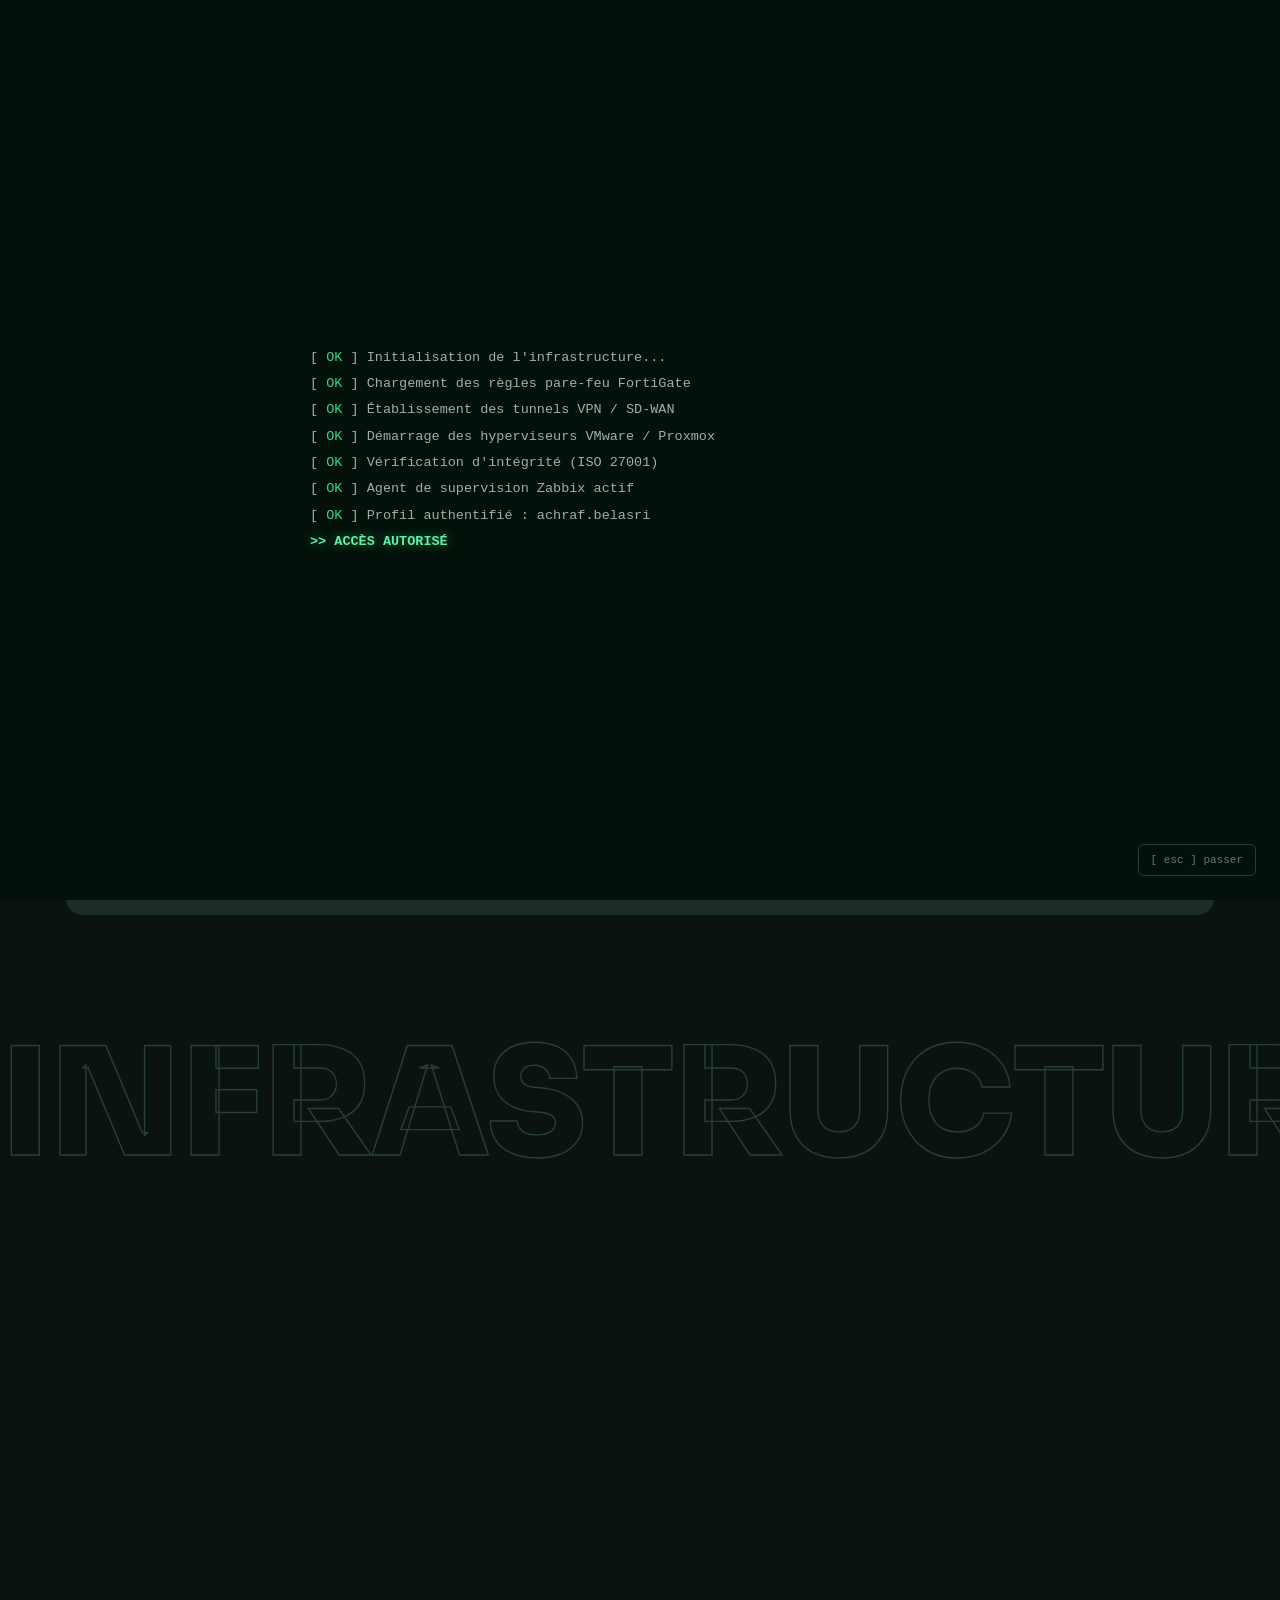
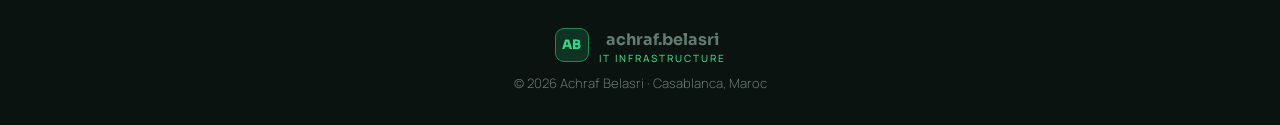
==== commit 5ca5f875: "Rename index_16.html to index.html" ====
--- a/index.html
+++ b/index.html
@@ -271,6 +271,22 @@
   .langs a.on{background:var(--green);color:#04140c;border-color:var(--green)}
   @media(max-width:560px){.langs a{padding:4px 7px;font-size:11px}}
 
+#mesh{position:fixed;inset:0;z-index:0;pointer-events:none;opacity:.55}
+  #boot{position:fixed;inset:0;z-index:200;background:#04100a;display:flex;align-items:center;justify-content:center;transition:opacity .5s}
+  #boot.hidden{opacity:0;pointer-events:none}
+  .boot-box{font-family:ui-monospace,monospace;font-size:13.5px;line-height:1.95;width:min(660px,90vw);color:var(--fg-dim)}
+  .boot-box .ok{color:var(--green)}
+  .boot-box .grant{color:var(--green-2);font-weight:700;text-shadow:0 0 12px rgba(51,214,132,.6)}
+  .boot-box .blink{display:inline-block;width:8px;height:15px;background:var(--green);vertical-align:-2px;animation:bk 1s steps(1) infinite}
+  @keyframes bk{50%{opacity:0}}
+  .boot-skip{position:fixed;bottom:24px;right:24px;font-family:ui-monospace,monospace;font-size:11px;color:var(--fg-faint);border:1px solid var(--line-2);border-radius:6px;padding:6px 12px;cursor:pointer}
+  .glitch{position:relative;display:inline-block}
+  .glitch::before,.glitch::after{content:attr(data-text);position:absolute;left:0;top:0;width:100%;height:100%;overflow:hidden;color:var(--green)}
+  .glitch::before{color:var(--green-2);z-index:-1;animation:glA 3s infinite linear alternate-reverse}
+  .glitch::after{color:#1fe3ff;z-index:-2;animation:glB 2.4s infinite linear alternate-reverse}
+  @keyframes glA{0%{clip-path:inset(0 0 85% 0);transform:translate(-2px,-1px)}20%{clip-path:inset(40% 0 40% 0);transform:translate(2px,1px)}40%{clip-path:inset(80% 0 5% 0);transform:translate(-1px,1px)}60%{clip-path:inset(10% 0 70% 0);transform:translate(2px,-1px)}80%{clip-path:inset(55% 0 25% 0);transform:translate(-2px,1px)}100%{clip-path:inset(20% 0 60% 0);transform:translate(1px,0)}}
+  @keyframes glB{0%{clip-path:inset(60% 0 20% 0);transform:translate(2px,1px)}25%{clip-path:inset(20% 0 60% 0);transform:translate(-2px,-1px)}50%{clip-path:inset(75% 0 5% 0);transform:translate(1px,1px)}75%{clip-path:inset(30% 0 45% 0);transform:translate(-1px,-1px)}100%{clip-path:inset(50% 0 35% 0);transform:translate(2px,0)}}
+
   /* ---- RTL adjustments ---- */
   [dir="rtl"] body{font-family:'Noto Kufi Arabic','Manrope',system-ui,sans-serif}
   [dir="rtl"] h1,[dir="rtl"] h2,[dir="rtl"] h3,[dir="rtl"] .disp,[dir="rtl"] .logo,
@@ -290,9 +306,18 @@
   [dir="rtl"] .ic-tl{left:auto;right:4%}
   [dir="rtl"] .ic-tr{right:auto;left:3%}
   [dir="rtl"] .scard::after,[dir="rtl"] .pcard::after{transform-origin:right}
+  [dir="rtl"] .boot-skip{right:auto;left:24px}
+  .boot-box{direction:ltr;text-align:left}
 </style>
 </head>
 <body>
+
+<canvas id="mesh"></canvas>
+
+<div id="boot">
+  <div class="boot-box" id="bootLog"></div>
+  <div class="boot-skip" id="bootSkip">[ esc ] passer</div>
+</div>
 
 <nav id="nav">
   <div class="nav-in">
@@ -316,7 +341,7 @@
       <div class="hero-id">
         <div class="lockbadge reveal"><svg width="22" height="22" viewBox="0 0 24 24" fill="none" stroke="currentColor" stroke-width="1.8"><rect x="4" y="10" width="16" height="11" rx="2"/><path d="M8 10V7a4 4 0 0 1 8 0v3"/></svg></div>
         <div class="eyebrow reveal">Je suis</div>
-        <h1 class="name reveal">Achraf<br><span class="grn">Belasri</span></h1>
+        <h1 class="name reveal">Achraf<br><span class="grn glitch" data-text="Belasri">Belasri</span></h1>
         <p class="subrole reveal">Administrateur d'Exploitation IT · Infrastructures Hybrides &amp; Réseaux · Virtualisation · Supervision 24/7</p>
         <p class="lede reveal">8+ ans d'expérience dans la conception, l'optimisation et le maintien en conditions opérationnelles d'infrastructures IT hybrides multi-sites. Spécialisé en virtualisation, systèmes Windows/Linux, haute disponibilité et automatisation.</p>
         <div class="cta reveal">
@@ -423,8 +448,41 @@
   document.getElementById('year').textContent=new Date().getFullYear();
   var nav=document.getElementById('nav');
   addEventListener('scroll',function(){ nav.classList.toggle('scrolled',scrollY>24); });
+  var reduce=matchMedia('(prefers-reduced-motion: reduce)').matches;
+
+  /* fond : réseau de noeuds */
+  (function(){
+    if(reduce) return;
+    var c=document.getElementById('mesh'); if(!c) return;
+    var x=c.getContext('2d'),W,H,pts=[];
+    function size(){ W=c.width=innerWidth; H=c.height=Math.min(innerHeight,900); }
+    size(); addEventListener('resize',size);
+    var N=Math.min(46,Math.floor(innerWidth/34));
+    for(var i=0;i<N;i++) pts.push({x:Math.random()*W,y:Math.random()*H,vx:(Math.random()-.5)*.3,vy:(Math.random()-.5)*.3});
+    function loop(){
+      x.clearRect(0,0,W,H);
+      for(var i=0;i<pts.length;i++){var p=pts[i];p.x+=p.vx;p.y+=p.vy;if(p.x<0||p.x>W)p.vx*=-1;if(p.y<0||p.y>H)p.vy*=-1;}
+      for(var i=0;i<pts.length;i++){for(var j=i+1;j<pts.length;j++){var a=pts[i],b=pts[j],dx=a.x-b.x,dy=a.y-b.y,d=Math.sqrt(dx*dx+dy*dy);if(d<130){x.strokeStyle='rgba(51,214,132,'+(0.12*(1-d/130))+')';x.lineWidth=1;x.beginPath();x.moveTo(a.x,a.y);x.lineTo(b.x,b.y);x.stroke();}}}
+      for(var i=0;i<pts.length;i++){x.fillStyle='rgba(51,214,132,.55)';x.beginPath();x.arc(pts[i].x,pts[i].y,1.4,0,6.28);x.fill();}
+      requestAnimationFrame(loop);
+    }
+    loop();
+  })();
+
+  /* séquence de démarrage */
+  var bootLines=["[<span class='ok'>  OK  </span>] Initialisation de l'infrastructure...", "[<span class='ok'>  OK  </span>] Chargement des règles pare-feu FortiGate", "[<span class='ok'>  OK  </span>] Établissement des tunnels VPN / SD-WAN", "[<span class='ok'>  OK  </span>] Démarrage des hyperviseurs VMware / Proxmox", "[<span class='ok'>  OK  </span>] Vérification d'intégrité (ISO 27001)", "[<span class='ok'>  OK  </span>] Agent de supervision Zabbix actif", "[<span class='ok'>  OK  </span>] Profil authentifié : achraf.belasri", "<span class='grant'>&gt;&gt; ACCÈS AUTORISÉ</span>"];
+  var bootEl=document.getElementById('bootLog'),bootBox=document.getElementById('boot');
+  function endBoot(){ if(!bootBox) return; bootBox.classList.add('hidden'); document.body.style.overflow=''; setTimeout(function(){ if(bootBox.parentNode) bootBox.parentNode.removeChild(bootBox); },600); kickReveals(); }
+  document.getElementById('bootSkip').onclick=endBoot;
+  addEventListener('keydown',function(e){ if(e.key==='Escape') endBoot(); });
+  if(reduce){ bootEl.innerHTML=bootLines.join('<br>'); setTimeout(endBoot,400); }
+  else{ document.body.style.overflow='hidden'; var bi=0;
+    (function nx(){ if(bi>=bootLines.length){ setTimeout(endBoot,750); return; } bootEl.innerHTML+=bootLines[bi]+"<br>"; bi++; setTimeout(nx,230+Math.random()*150); })();
+  }
+
   var io=new IntersectionObserver(function(en){ en.forEach(function(e){ if(e.isIntersecting){ e.target.classList.add('in'); io.unobserve(e.target); } }); },{threshold:.12});
-  document.querySelectorAll('.reveal,.stagger').forEach(function(el){ io.observe(el); });
+  function kickReveals(){ document.querySelectorAll('.reveal,.stagger').forEach(function(el){ io.observe(el); }); }
+  setTimeout(kickReveals,5000);
 </script>
 </body>
 </html>
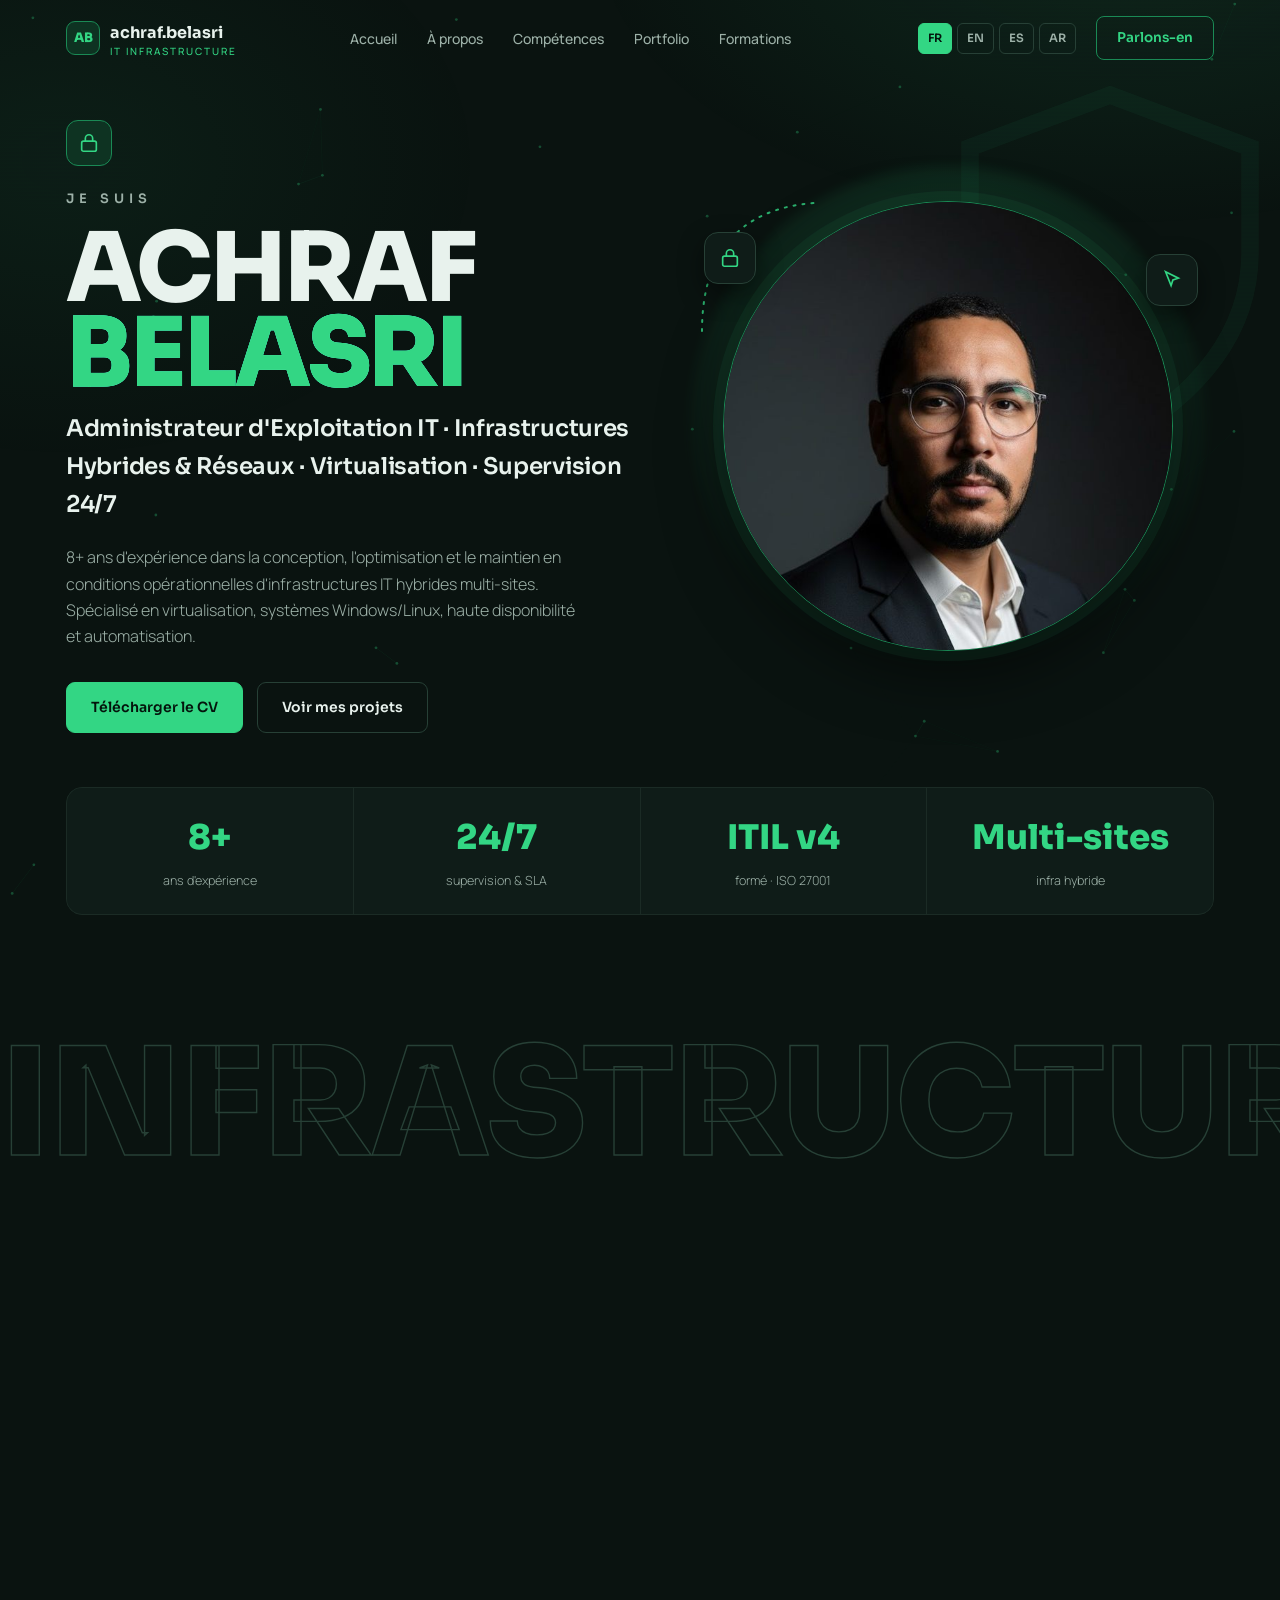
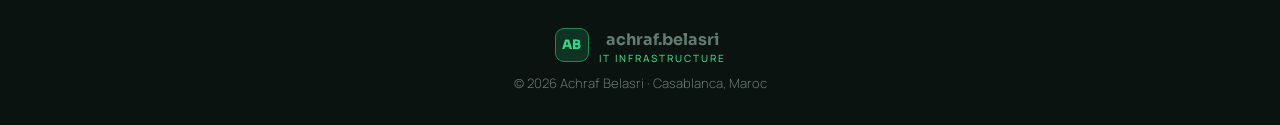
==== commit 3f60f786: "Add files via upload" ====
--- a/index.html
+++ b/index.html
@@ -6,6 +6,10 @@
 <title>Achraf Belasri — Administrateur d'Exploitation IT & Infrastructures Hybrides</title>
 <meta name="description" content="Achraf Belasri, Administrateur d'Exploitation IT à Casablanca. 8+ ans en infrastructures hybrides multi-sites : virtualisation (VMware, Proxmox, Nutanix), systèmes Windows/Linux, haute disponibilité, automatisation et supervision 24/7." />
 <meta name="keywords" content="Achraf Belasri, Administrateur Exploitation IT, Infrastructure IT, Virtualisation, VMware, Proxmox, Nutanix, Windows Server, Linux, Haute Disponibilité, Supervision, Zabbix, Ansible, Réseaux, Sécurité, FortiGate, SD-WAN, Veeam, Casablanca, ITIL v4, ISO 27001" />
+<link rel="icon" href="/favicon.ico" sizes="any" />
+<link rel="icon" type="image/svg+xml" href="/favicon.svg" />
+<link rel="apple-touch-icon" href="/apple-touch-icon.png" />
+<meta name="theme-color" content="#0a1310" />
 <link rel="canonical" href="https://achraf-belasri.vercel.app/index.html" />
 <link rel="alternate" hreflang="fr" href="https://achraf-belasri.vercel.app/index.html" /><link rel="alternate" hreflang="en" href="https://achraf-belasri.vercel.app/en.html" /><link rel="alternate" hreflang="es" href="https://achraf-belasri.vercel.app/es.html" /><link rel="alternate" hreflang="ar" href="https://achraf-belasri.vercel.app/ar.html" />
 <meta property="og:type" content="website" />
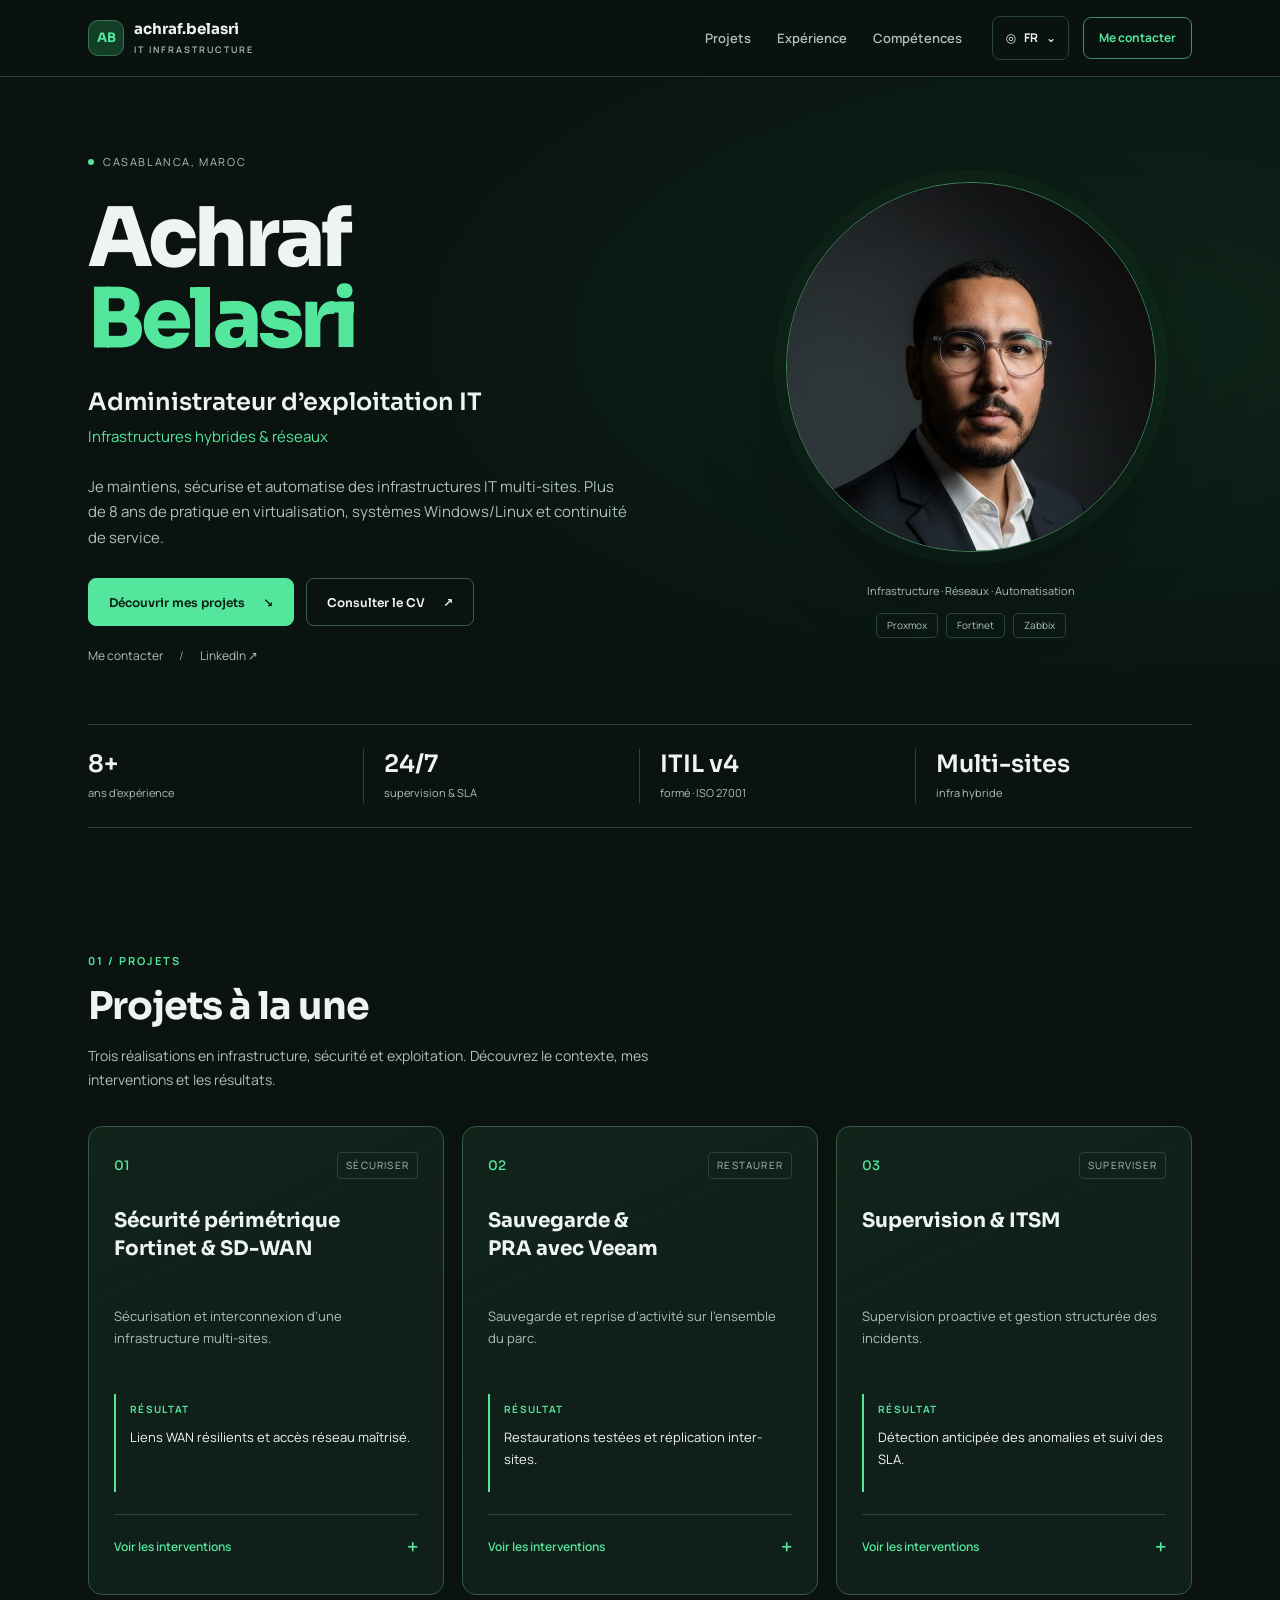
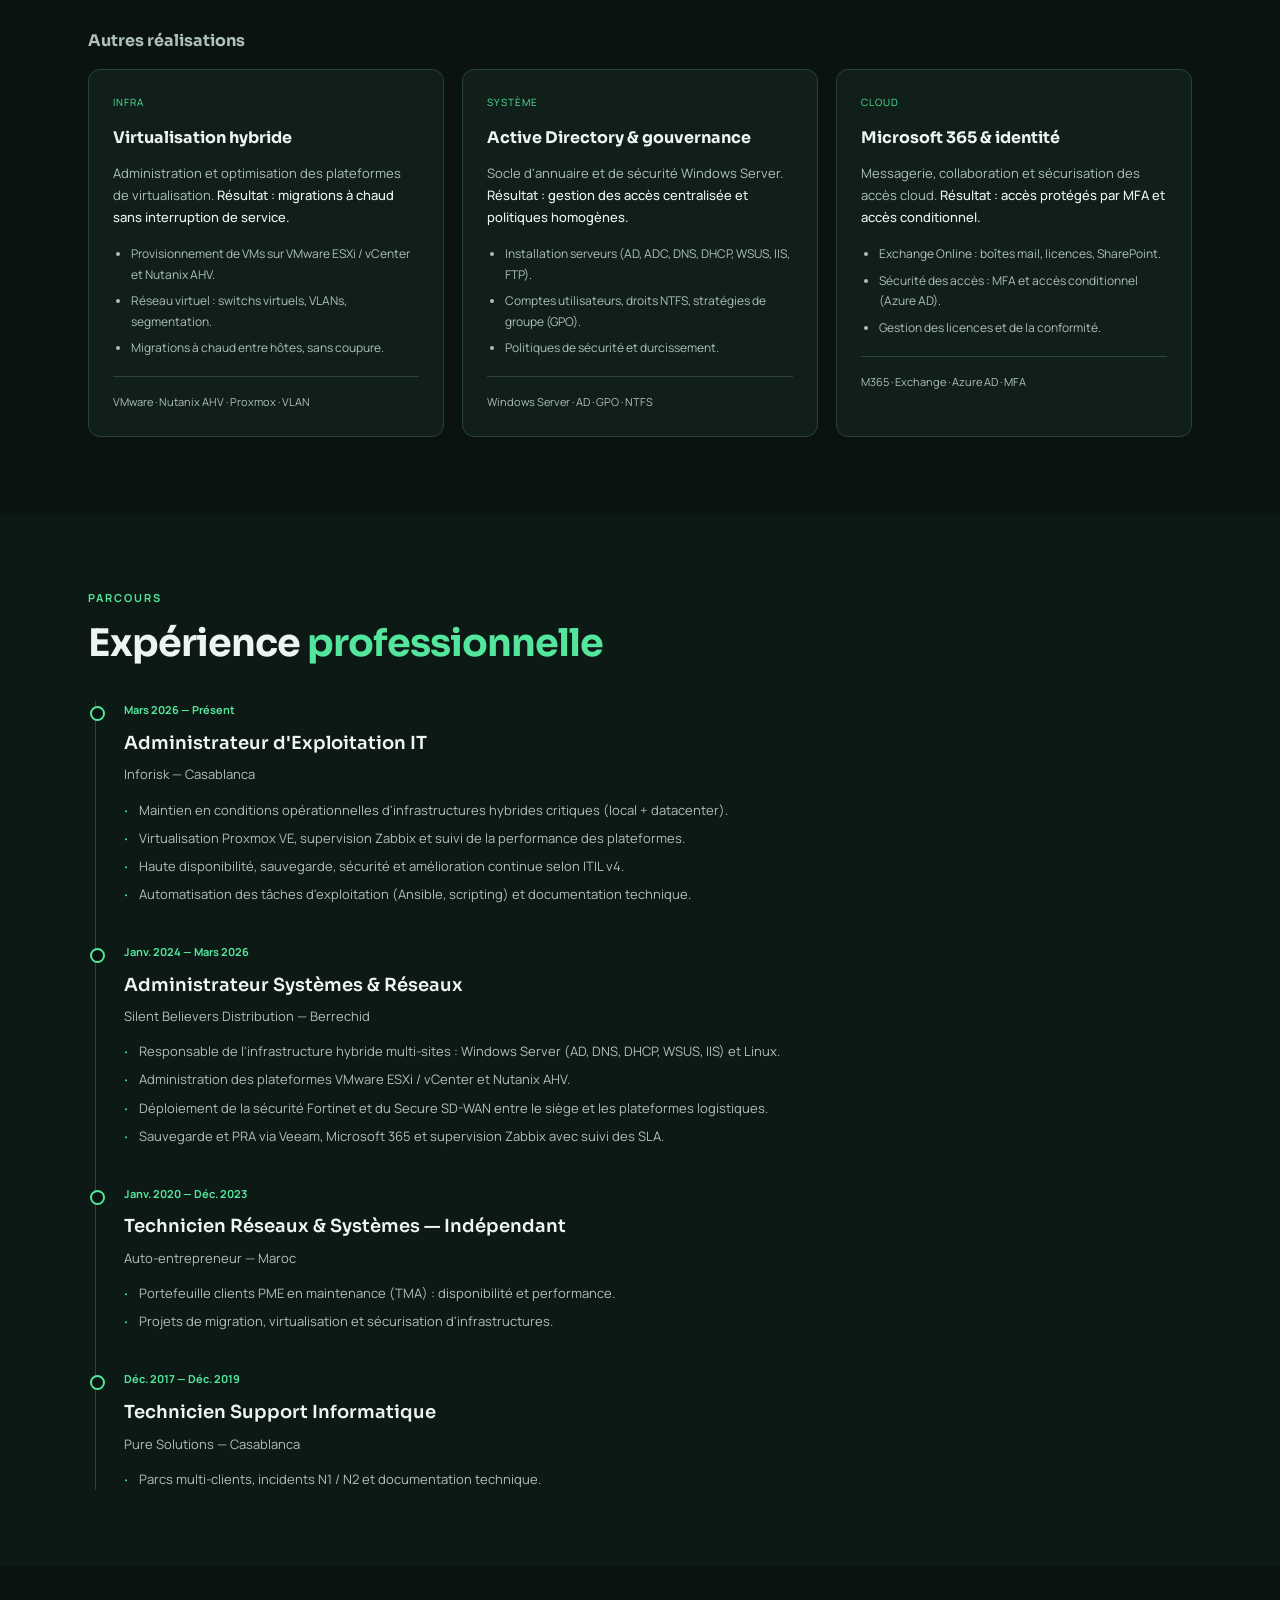
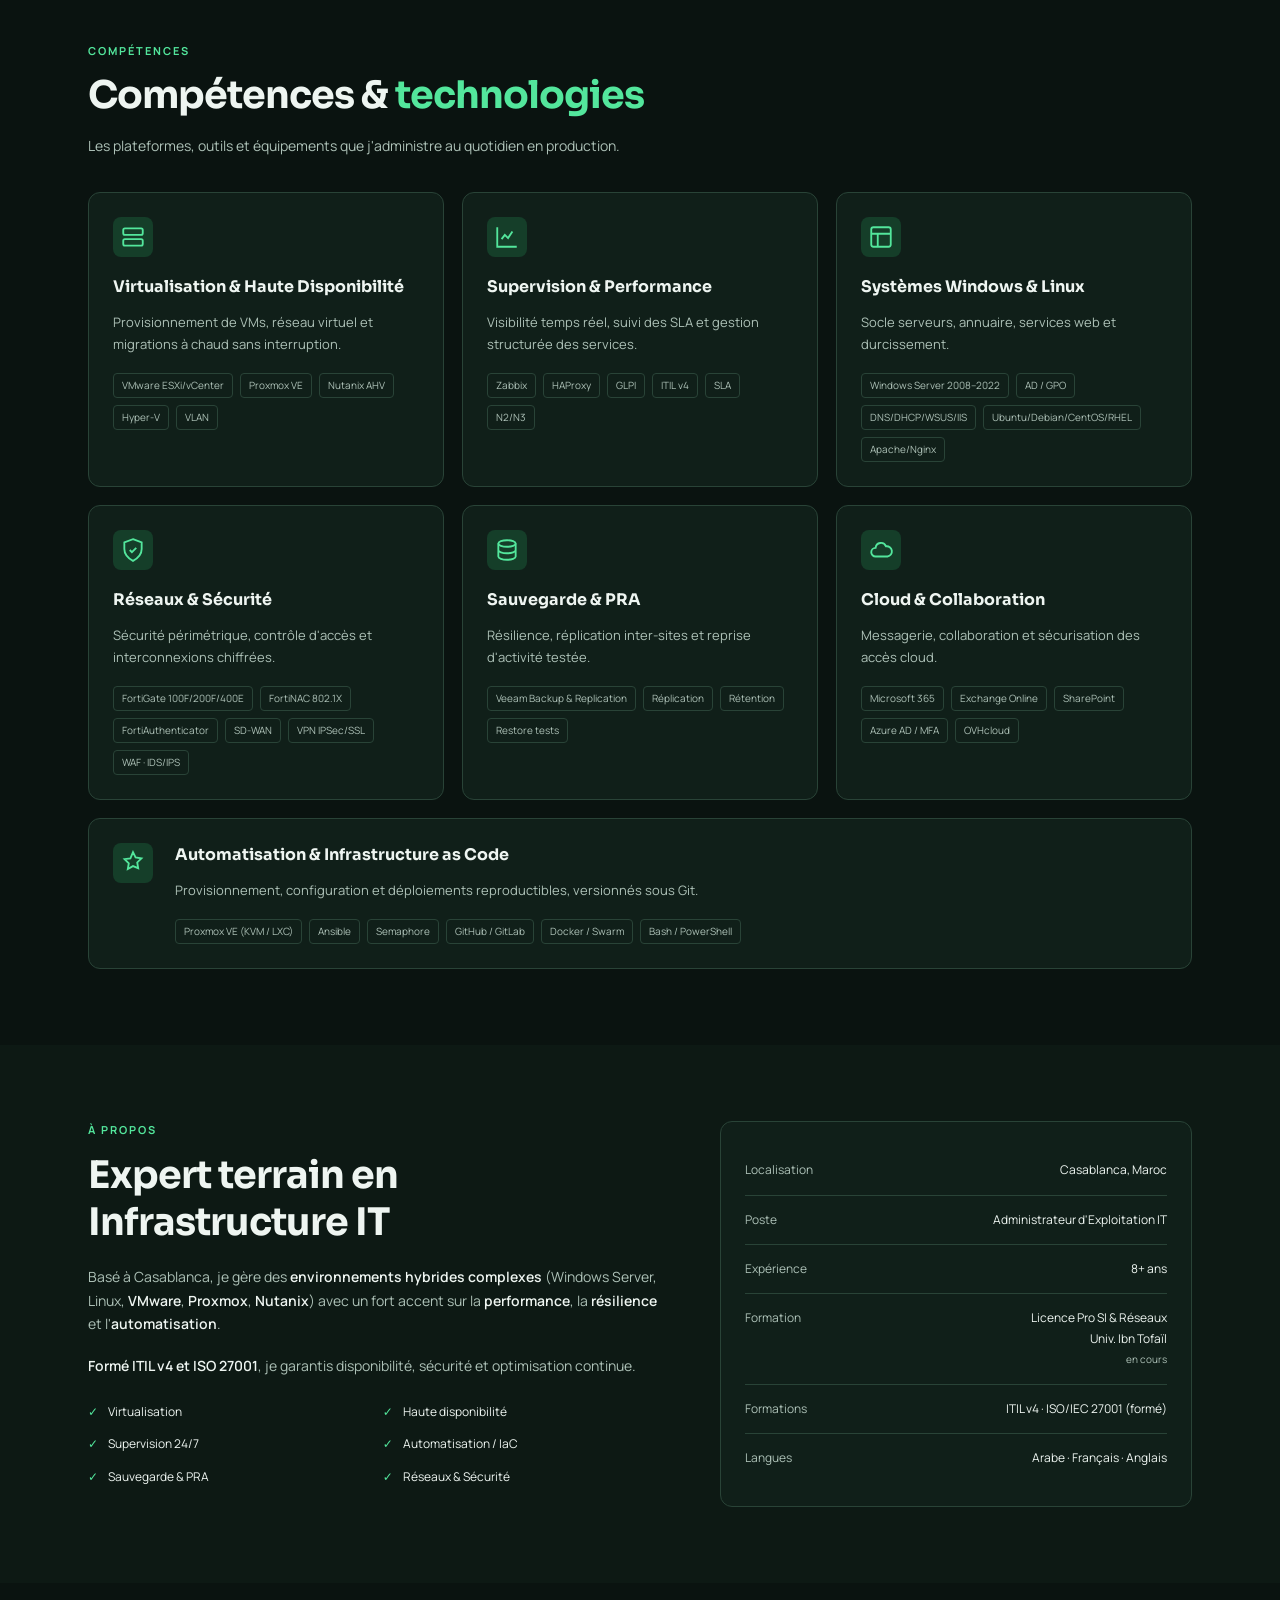
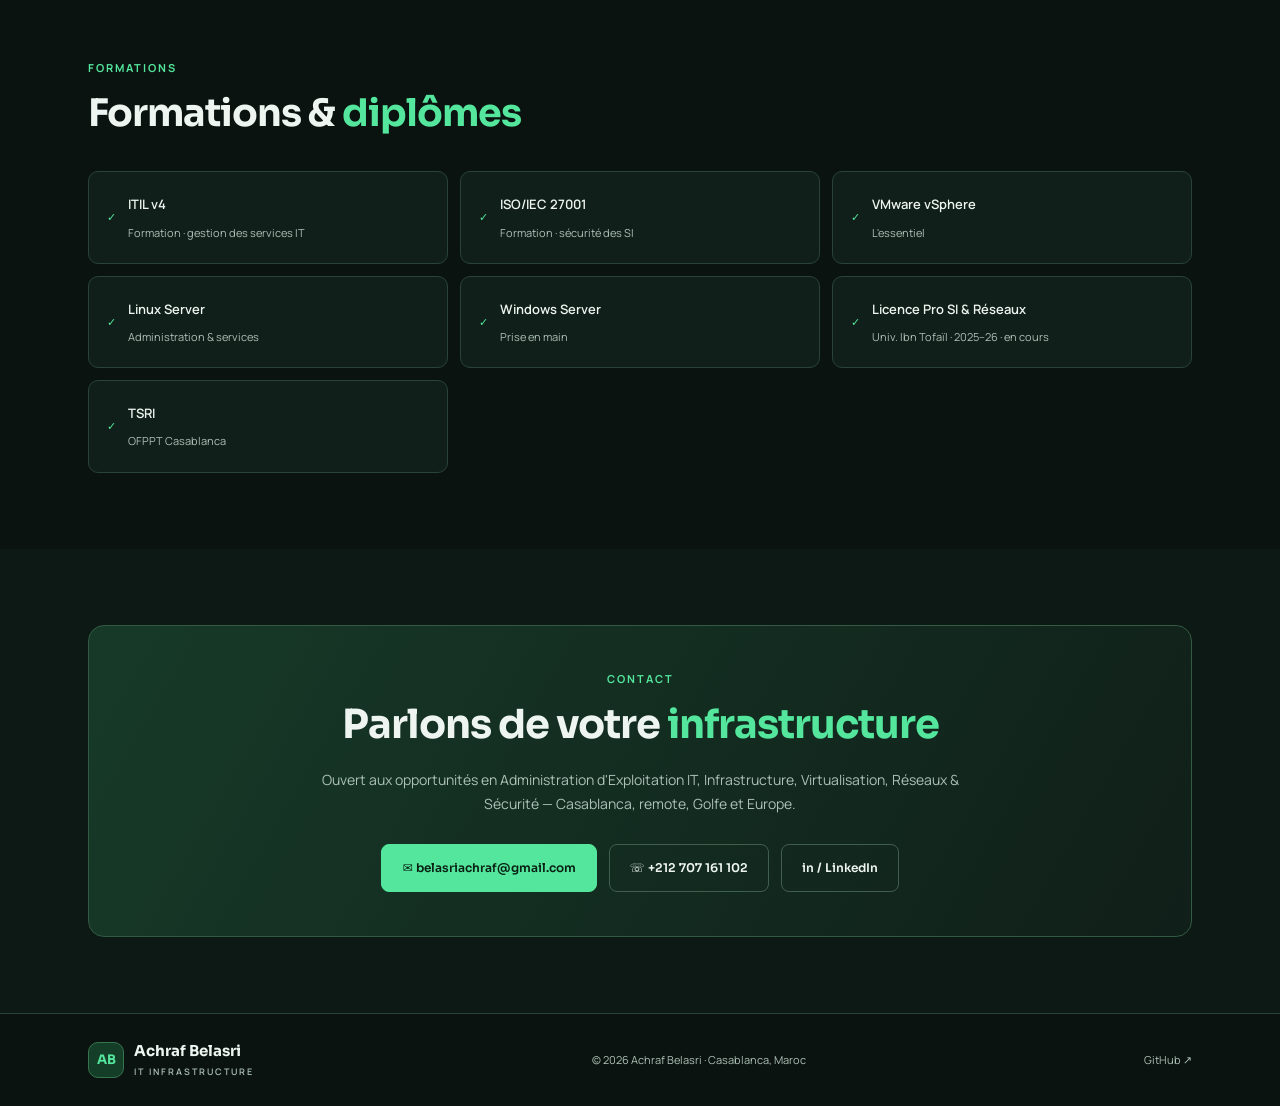
==== commit 0aeafd0f: "Improve multilingual portfolio navigation and project presentation" ====
--- a/index.html
+++ b/index.html
@@ -14,7 +14,7 @@
 <link rel="alternate" hreflang="fr" href="https://achraf-belasri.vercel.app/index.html" /><link rel="alternate" hreflang="en" href="https://achraf-belasri.vercel.app/en.html" /><link rel="alternate" hreflang="es" href="https://achraf-belasri.vercel.app/es.html" /><link rel="alternate" hreflang="ar" href="https://achraf-belasri.vercel.app/ar.html" />
 <meta property="og:type" content="website" />
 <meta property="og:url" content="https://achraf-belasri.vercel.app/index.html" />
-<meta property="og:locale" content="fr" />
+<meta property="og:locale" content="fr_FR" />
 <meta property="og:title" content="Achraf Belasri — Administrateur d'Exploitation IT & Infrastructures Hybrides" />
 <meta property="og:description" content="8+ ans en infrastructures IT hybrides : virtualisation, Windows/Linux, haute disponibilité, automatisation et supervision 24/7. Casablanca." />
 <meta property="og:image" content="https://achraf-belasri.vercel.app/og-image.png" />
@@ -28,407 +28,63 @@
 <link rel="preconnect" href="https://fonts.gstatic.com" crossorigin />
 <link href="https://fonts.googleapis.com/css2?family=Sora:wght@400;500;600;700;800&family=Manrope:wght@300;400;500;600;700&display=swap" rel="stylesheet" />
 
-<style>
-  :root{
-    --bg:#0a1310;--bg-2:#0c1714;--panel:#0f1c18;--panel-2:#11211b;--line:#1b2b25;--line-2:#274036;
-    --fg:#e8f2ed;--fg-dim:#9db1a8;--fg-faint:#637a70;
-    --green:#33d684;--green-2:#62f0a6;--green-dim:#1a8a55;--green-deep:#0e3322;
-    --disp:'Sora',system-ui,sans-serif;--sans:'Manrope',system-ui,sans-serif;--maxw:1200px;
-  }
-  *{margin:0;padding:0;box-sizing:border-box}
-  html{scroll-behavior:smooth}
-  body{background:var(--bg);color:var(--fg);font-family:var(--sans);font-weight:300;line-height:1.65;-webkit-font-smoothing:antialiased;overflow-x:hidden}
-  body::before{content:"";position:fixed;inset:0;z-index:0;pointer-events:none;background:radial-gradient(900px 500px at 88% -8%,rgba(51,214,132,.10),transparent 60%),radial-gradient(700px 500px at 5% 18%,rgba(51,214,132,.06),transparent 60%)}
-  .wrap{position:relative;z-index:1;max-width:var(--maxw);margin:0 auto;padding:0 26px}
-  a{color:inherit;text-decoration:none}
-  ::selection{background:var(--green);color:#04140c}
-  h1,h2,h3,.disp{font-family:var(--disp)}
-  .grn{color:var(--green)}
-
-  /* NAV */
-  nav{position:fixed;top:0;left:0;right:0;z-index:60;transition:.3s;border-bottom:1px solid transparent}
-  nav.scrolled{background:rgba(10,19,16,.86);backdrop-filter:blur(12px);border-bottom-color:var(--line)}
-  .nav-in{max-width:var(--maxw);margin:0 auto;padding:16px 26px;display:flex;align-items:center;gap:20px}
-  .logo{display:flex;align-items:center;gap:10px;font-family:var(--disp);font-weight:700;font-size:16px}
-  .logo .mark{width:34px;height:34px;border-radius:9px;border:1px solid var(--green-dim);display:flex;align-items:center;justify-content:center;color:var(--green);background:var(--green-deep);font-weight:800;font-size:13px}
-  .logo small{display:block;font-family:var(--sans);font-weight:500;font-size:10px;letter-spacing:2px;color:var(--green);text-transform:uppercase;line-height:1}
-  .nav-links{margin:0 auto;display:flex;gap:30px;font-size:14px;font-weight:500}
-  .nav-links a{color:var(--fg-dim);transition:.2s}
-  .nav-links a:hover{color:var(--green)}
-  .talk{font-family:var(--disp);font-weight:600;font-size:13.5px;padding:10px 20px;border-radius:8px;border:1px solid var(--green-dim);color:var(--green);transition:.2s}
-  .talk:hover{background:var(--green);color:#04140c;box-shadow:0 8px 26px rgba(51,214,132,.3)}
-  @media(max-width:880px){.nav-links{display:none}}
-
-  /* HERO */
-  header{min-height:100vh;display:flex;align-items:center;padding:120px 0 60px;position:relative}
-  .shield-bg{position:absolute;top:60px;right:-40px;width:420px;height:420px;z-index:0;opacity:.05;color:var(--green)}
-  .hero{display:grid;grid-template-columns:1.05fr .95fr;gap:30px;width:100%;align-items:center;position:relative;z-index:1}
-  @media(max-width:900px){.hero{grid-template-columns:1fr;gap:46px}}
-  .lockbadge{width:46px;height:46px;border-radius:12px;background:var(--green-deep);border:1px solid var(--green-dim);display:flex;align-items:center;justify-content:center;color:var(--green);margin-bottom:22px}
-  .eyebrow{font-family:var(--disp);font-weight:600;letter-spacing:5px;font-size:13px;color:var(--fg-dim);text-transform:uppercase;margin-bottom:18px}
-  h1.name{font-weight:800;font-size:clamp(48px,8.6vw,96px);line-height:.88;letter-spacing:-3px;margin-bottom:14px;text-transform:uppercase}
-  .subrole{font-family:var(--disp);font-weight:600;font-size:clamp(16px,2.3vw,23px);color:var(--fg);letter-spacing:-.3px;margin-bottom:20px}
-  .lede{max-width:520px;font-size:16px;color:var(--fg-dim);margin-bottom:32px}
-  .cta{display:flex;gap:14px;flex-wrap:wrap}
-  .btn{font-family:var(--disp);font-size:14px;font-weight:600;padding:13px 24px;border-radius:9px;border:1px solid var(--line-2);color:var(--fg);transition:.2s;display:inline-flex;align-items:center;gap:9px;cursor:pointer}
-  .btn:hover{border-color:var(--green);color:var(--green);transform:translateY(-2px)}
-  .btn.primary{background:var(--green);color:#04140c;border-color:var(--green)}
-  .btn.primary:hover{background:var(--green-2);color:#04140c;box-shadow:0 10px 30px rgba(51,214,132,.32)}
-
-  /* HERO VISUAL */
-  .visual{position:relative;display:flex;flex-direction:column;justify-content:center;align-items:center;gap:10px;min-height:540px}
-  .radar-card{width:300px;max-width:86vw}
-  .blob{position:absolute;width:520px;height:520px;max-width:96vw;border-radius:50%;background:radial-gradient(circle at 50% 42%,rgba(51,214,132,.34),rgba(51,214,132,.07) 58%,transparent 72%);filter:blur(6px);animation:float 7s ease-in-out infinite}
-  .photo-ring{position:relative;width:450px;height:450px;max-width:86vw;border-radius:50%;overflow:hidden;border:1.5px solid var(--green-dim);box-shadow:0 0 0 10px rgba(51,214,132,.06),0 24px 60px rgba(0,0,0,.5);z-index:2}
-  .photo-ring img{width:100%;height:100%;object-fit:cover;object-position:center top}
-  .dotline{position:absolute;top:6%;left:2%;width:150px;height:150px;z-index:1;color:var(--green);opacity:.8}
-  .ic-badge{position:absolute;width:52px;height:52px;border-radius:14px;background:var(--panel);border:1px solid var(--line-2);display:flex;align-items:center;justify-content:center;color:var(--green);box-shadow:0 10px 26px rgba(0,0,0,.45);z-index:3}
-  .ic-tl{top:14%;left:4%;animation:float 5s ease-in-out infinite}
-  .ic-tr{top:18%;right:3%;animation:float 6s ease-in-out infinite .5s}
-  @keyframes float{0%,100%{transform:translateY(0)}50%{transform:translateY(-12px)}}
-
-  /* STATS STRIP */
-  .stats{display:grid;grid-template-columns:repeat(4,1fr);gap:1px;background:var(--line);border:1px solid var(--line);border-radius:16px;overflow:hidden;margin-top:54px}
-  .stat{background:var(--panel);padding:22px 18px;text-align:center}
-  .stat .v{font-family:var(--disp);font-weight:800;font-size:clamp(24px,4vw,34px);color:var(--green)}
-  .stat .l{font-size:12.5px;color:var(--fg-dim);margin-top:5px}
-  @media(max-width:720px){.stats{grid-template-columns:repeat(2,1fr)}}
-
-  /* OUTLINE BAND */
-  .band{padding:60px 0 10px;text-align:center;overflow:hidden}
-  .outline-text{font-family:var(--disp);font-weight:800;font-size:clamp(40px,12vw,150px);line-height:.92;letter-spacing:-2px;color:transparent;-webkit-text-stroke:1.4px var(--line-2);text-transform:uppercase;white-space:nowrap}
-  .outline-text .on{-webkit-text-stroke:1.4px var(--green-dim)}
-
-  /* SECTIONS */
-  section{padding:84px 0;position:relative}
-  .head{text-align:center;max-width:680px;margin:0 auto 50px}
-  .tagline{font-family:var(--disp);font-weight:600;letter-spacing:4px;font-size:12.5px;color:var(--green);text-transform:uppercase;margin-bottom:14px}
-  .head h2{font-weight:800;font-size:clamp(26px,4.4vw,40px);letter-spacing:-1px;text-transform:uppercase;line-height:1.1}
-  .head p{color:var(--fg-dim);font-size:15.5px;margin-top:16px}
-
-  /* ABOUT */
-  .about{display:grid;grid-template-columns:1fr 1fr;gap:46px;align-items:center}
-  @media(max-width:860px){.about{grid-template-columns:1fr;gap:30px}}
-  .about h2{font-weight:800;font-size:clamp(24px,3.8vw,34px);letter-spacing:-.6px;text-transform:uppercase;margin-bottom:18px;line-height:1.12}
-  .about p{color:var(--fg-dim);font-size:15.5px;margin-bottom:16px}
-  .about p strong{color:var(--fg);font-weight:600}
-  .checks{list-style:none;display:grid;grid-template-columns:1fr 1fr;gap:12px;margin-top:8px}
-  .checks li{display:flex;align-items:center;gap:10px;font-family:var(--disp);font-weight:500;font-size:14px;color:var(--fg)}
-  .checks li .c{width:22px;height:22px;border-radius:6px;background:var(--green-deep);color:var(--green);display:flex;align-items:center;justify-content:center;font-size:12px;flex:none}
-  .about-card{background:var(--panel);border:1px solid var(--line);border-radius:18px;padding:8px}
-  .about-card .inner{border:1px dashed var(--line-2);border-radius:14px;padding:26px}
-  .fact{display:flex;justify-content:space-between;gap:14px;padding:13px 0;border-bottom:1px solid var(--line);font-size:14px}
-  .fact:last-child{border-bottom:0}
-  .fact .k{color:var(--fg-faint);font-family:var(--disp);font-weight:500}
-  .fact .v{color:var(--fg);text-align:right}
-
-  /* SERVICES */
-  .grid3{display:grid;grid-template-columns:repeat(3,1fr);gap:18px}
-  @media(max-width:920px){.grid3{grid-template-columns:repeat(2,1fr)}}
-  @media(max-width:600px){.grid3{grid-template-columns:1fr}}
-  .scard{background:var(--panel);border:1px solid var(--line);border-radius:16px;padding:28px;transition:.25s}
-  .scard:hover{border-color:var(--green-dim);transform:translateY(-5px);background:var(--panel-2)}
-  .sico{width:54px;height:54px;border-radius:13px;background:var(--green-deep);border:1px solid var(--green-dim);display:flex;align-items:center;justify-content:center;color:var(--green);margin-bottom:18px}
-  .scard h3{font-weight:700;font-size:18px;margin-bottom:9px}
-  .scard p{font-size:13.5px;color:var(--fg-dim);margin-bottom:15px}
-  .scard.wide{grid-column:1/-1;display:flex;gap:24px;align-items:flex-start}
-  .scard.wide .sico{margin-bottom:0;flex:none}
-  @media(max-width:600px){.scard.wide{flex-direction:column;gap:14px}}
-  .tags{display:flex;flex-wrap:wrap;gap:7px}
-  .tag{font-size:11.5px;font-family:var(--disp);font-weight:500;color:var(--fg-dim);border:1px solid var(--line-2);border-radius:6px;padding:4px 10px;transition:.18s}
-  .tag:hover{color:var(--green);border-color:var(--green)}
-
-  /* PORTFOLIO */
-  .grid2{display:grid;grid-template-columns:repeat(2,1fr);gap:18px}
-  @media(max-width:820px){.grid2{grid-template-columns:1fr}}
-  .pcard{background:var(--panel);border:1px solid var(--line);border-radius:16px;padding:26px;display:flex;flex-direction:column;gap:12px;transition:.25s;position:relative;overflow:hidden}
-  .pcard::after{content:"";position:absolute;top:0;left:0;width:100%;height:3px;background:linear-gradient(90deg,var(--green),transparent);transform:scaleX(0);transform-origin:left;transition:transform .3s}
-  .pcard:hover{border-color:var(--green-dim);transform:translateY(-5px)}
-  .pcard:hover::after{transform:scaleX(1)}
-  .pc-top{display:flex;justify-content:space-between;align-items:center}
-  .pc-no{font-family:var(--disp);font-weight:700;font-size:13px;color:var(--green)}
-  .pc-badge{font-family:var(--disp);font-size:11px;font-weight:600;color:var(--green);background:var(--green-deep);border-radius:20px;padding:4px 12px;text-transform:uppercase;letter-spacing:.5px}
-  .pcard h3{font-weight:700;font-size:18px}
-  .pcard .ctx{font-size:13.5px;color:var(--fg-dim)}
-  .pcard ul{list-style:none;display:flex;flex-direction:column;gap:6px}
-  .pcard li{font-size:13px;color:var(--fg-dim);padding-left:18px;position:relative}
-  .pcard li::before{content:"\2713";position:absolute;left:0;color:var(--green)}
-  .pcard .st{font-family:var(--disp);font-size:12px;color:var(--fg-faint);margin-top:auto;padding-top:12px;border-top:1px solid var(--line)}
-
-  /* TIMELINE */
-  .tl{max-width:760px;margin:0 auto;position:relative;padding-left:28px}
-  .tl::before{content:"";position:absolute;left:5px;top:8px;bottom:8px;width:1px;background:var(--line-2)}
-  .tlitem{position:relative;padding-bottom:34px}
-  .tlitem:last-child{padding-bottom:0}
-  .tlitem::before{content:"";position:absolute;left:-26px;top:6px;width:11px;height:11px;border-radius:50%;background:var(--bg);border:2px solid var(--green)}
-  .tldate{font-family:var(--disp);font-weight:600;font-size:12.5px;color:var(--green);margin-bottom:5px}
-  .tlrole{font-family:var(--disp);font-weight:600;font-size:17px}
-  .tlorg{font-size:13.5px;color:var(--fg-dim);margin-bottom:9px}
-  .tlitem ul{list-style:none;display:flex;flex-direction:column;gap:6px}
-  .tlitem li{font-size:14px;color:var(--fg-dim);padding-left:16px;position:relative}
-  .tlitem li::before{content:"\203A";position:absolute;left:0;color:var(--green)}
-
-  /* CERTS */
-  .mods{display:flex;flex-wrap:wrap;gap:12px;justify-content:center;max-width:920px;margin:0 auto}
-  .mod{background:var(--panel);border:1px solid var(--line);border-radius:12px;padding:15px 20px;display:flex;align-items:center;gap:12px;transition:.2s}
-  .mod:hover{border-color:var(--green-dim);transform:translateY(-3px)}
-  .mod .chk{width:26px;height:26px;border-radius:7px;background:var(--green-deep);color:var(--green);display:flex;align-items:center;justify-content:center;flex:none}
-  .mod b{font-family:var(--disp);font-weight:600;font-size:14px}
-  .mod span{font-size:11.5px;color:var(--fg-faint)}
-
-  /* CONTACT */
-  .cta-band{background:linear-gradient(120deg,var(--green-deep),var(--panel));border:1px solid var(--green-dim);border-radius:24px;padding:54px 40px;text-align:center;position:relative;overflow:hidden}
-  .cta-band h2{font-weight:800;font-size:clamp(26px,4.4vw,42px);letter-spacing:-1px;text-transform:uppercase;margin-bottom:14px}
-  .cta-band p{color:var(--fg-dim);max-width:520px;margin:0 auto 28px;font-size:16px}
-  .cta-band .cta{justify-content:center}
-
-  footer{border-top:1px solid var(--line);margin-top:80px;padding:30px 0;text-align:center;font-size:13px;color:var(--fg-faint)}
-  footer .logo{justify-content:center;margin-bottom:10px}
-
-  .reveal{opacity:0;transform:translateY(26px);transition:opacity .7s cubic-bezier(.2,.7,.2,1),transform .7s cubic-bezier(.2,.7,.2,1)}
-  .reveal.in{opacity:1;transform:none}
-  .stagger>*{opacity:0;transform:translateY(20px);transition:opacity .6s,transform .6s}
-  .stagger.in>*{opacity:1;transform:none}
-  .stagger.in>*:nth-child(1){transition-delay:.05s}.stagger.in>*:nth-child(2){transition-delay:.11s}
-  .stagger.in>*:nth-child(3){transition-delay:.17s}.stagger.in>*:nth-child(4){transition-delay:.23s}
-  .stagger.in>*:nth-child(5){transition-delay:.29s}.stagger.in>*:nth-child(6){transition-delay:.35s}
-  @media(prefers-reduced-motion:reduce){.reveal,.stagger>*{opacity:1;transform:none;transition:none}.blob,.ic-tl,.ic-tr{animation:none}}
-
-  /* ===== TERMINAL / SOC LAYER (inspiré du thème hacker) ===== */
-  .mono{font-family:ui-monospace,'SF Mono',Menlo,monospace}
-
-  /* MESH BACKGROUND (réseau animé) */
-  #mesh{position:fixed;inset:0;z-index:0;pointer-events:none;opacity:.55}
-
-  /* scanlines discrètes globales */
-  body::after{content:"";position:fixed;inset:0;z-index:0;pointer-events:none;background:repeating-linear-gradient(0deg,transparent 0,transparent 2px,rgba(0,0,0,.16) 3px,transparent 4px);opacity:.4;mix-blend-mode:multiply}
-
-  /* BOOT SEQUENCE */
-  #boot{position:fixed;inset:0;z-index:200;background:#04100a;display:flex;align-items:center;justify-content:center;transition:opacity .5s}
-  #boot.hidden{opacity:0;pointer-events:none}
-  .boot-box{font-family:ui-monospace,monospace;font-size:13.5px;line-height:1.95;width:min(660px,90vw);color:var(--fg-dim)}
-  .boot-box .ok{color:var(--green)}
-  .boot-box .grant{color:var(--green-2);font-weight:700;text-shadow:0 0 12px rgba(51,214,132,.6)}
-  .boot-box .blink{display:inline-block;width:8px;height:15px;background:var(--green);vertical-align:-2px;animation:bk 1s steps(1) infinite}
-  @keyframes bk{50%{opacity:0}}
-  .boot-skip{position:fixed;bottom:24px;right:24px;font-family:ui-monospace,monospace;font-size:11px;color:var(--fg-faint);border:1px solid var(--line-2);border-radius:6px;padding:6px 12px;cursor:pointer}
-
-  /* STATUS PILL dans la nav */
-  .sysok{display:inline-flex;align-items:center;gap:8px;font-family:ui-monospace,monospace;font-size:11.5px;color:var(--green);border:1px solid var(--green-dim);border-radius:100px;padding:4px 12px}
-  .dot{width:7px;height:7px;border-radius:50%;background:var(--green);box-shadow:0 0 8px var(--green);animation:pulse 2s infinite}
-  @keyframes pulse{0%{box-shadow:0 0 0 0 rgba(51,214,132,.5)}70%{box-shadow:0 0 0 7px rgba(51,214,132,0)}100%{box-shadow:0 0 0 0 rgba(51,214,132,0)}}
-  .sys-clock{margin-left:14px;font-family:ui-monospace,monospace;font-size:12px;color:var(--fg-dim)}
-  .sys-clock b{color:var(--fg)}
-  @media(max-width:880px){.sys-clock{display:none}}
-
-  /* GLITCH sur le nom */
-  .glitch{position:relative;display:inline-block}
-  .glitch::before,.glitch::after{content:attr(data-text);position:absolute;left:0;top:0;width:100%;height:100%;overflow:hidden;color:var(--green)}
-  .glitch::before{color:var(--green-2);z-index:-1;animation:glA 3s infinite linear alternate-reverse}
-  .glitch::after{color:#1fe3ff;z-index:-2;animation:glB 2.4s infinite linear alternate-reverse}
-  @keyframes glA{0%{clip-path:inset(0 0 85% 0);transform:translate(-2px,-1px)}20%{clip-path:inset(40% 0 40% 0);transform:translate(2px,1px)}40%{clip-path:inset(80% 0 5% 0);transform:translate(-1px,1px)}60%{clip-path:inset(10% 0 70% 0);transform:translate(2px,-1px)}80%{clip-path:inset(55% 0 25% 0);transform:translate(-2px,1px)}100%{clip-path:inset(20% 0 60% 0);transform:translate(1px,0)}}
-  @keyframes glB{0%{clip-path:inset(60% 0 20% 0);transform:translate(2px,1px)}25%{clip-path:inset(20% 0 60% 0);transform:translate(-2px,-1px)}50%{clip-path:inset(75% 0 5% 0);transform:translate(1px,1px)}75%{clip-path:inset(30% 0 45% 0);transform:translate(-1px,-1px)}100%{clip-path:inset(50% 0 35% 0);transform:translate(2px,0)}}
-
-  /* FRAPPE du rôle */
-  .typedrole{font-family:ui-monospace,monospace;font-size:clamp(13px,1.9vw,16px);color:var(--green);margin-bottom:18px;min-height:1.4em;letter-spacing:.3px}
-  .typedrole .cur{display:inline-block;width:8px;height:1.05em;background:var(--green);margin-left:2px;transform:translateY(2px);animation:bk 1.1s steps(1) infinite}
-
-  /* PHOTO SCAN overlay sur l'anneau */
-  .photo-ring .scan-tint{position:absolute;inset:0;z-index:2;pointer-events:none;background:linear-gradient(155deg,rgba(51,214,132,.18),transparent 48%);mix-blend-mode:screen;border-radius:50%}
-  .photo-ring .scan-lines{position:absolute;inset:0;z-index:2;pointer-events:none;background:repeating-linear-gradient(0deg,transparent 0,transparent 2px,rgba(51,214,132,.06) 3px,transparent 4px);border-radius:50%}
-  .photo-ring .scan-bar{position:absolute;left:0;right:0;height:70px;z-index:3;pointer-events:none;background:linear-gradient(180deg,transparent,rgba(51,214,132,.28),transparent);animation:scanmove 3.4s ease-in-out infinite}
-  @keyframes scanmove{0%{top:-70px}100%{top:100%}}
-  .photo-cap{position:absolute;left:0;right:0;bottom:0;display:flex;align-items:center;gap:8px;justify-content:center;padding:14px 14px 24px;font-family:ui-monospace,monospace;font-size:10.5px;letter-spacing:.5px;color:var(--green);background:linear-gradient(0deg,rgba(4,16,10,.92),transparent);z-index:4}
-
-  /* THREAT RADAR */
-  .radar-card{background:var(--panel);border:1px solid var(--line);border-radius:16px;overflow:hidden;margin-top:18px}
-  .radar-head{display:flex;align-items:center;gap:9px;padding:11px 16px;border-bottom:1px solid var(--line);font-family:ui-monospace,monospace;font-size:11.5px;color:var(--fg-dim)}
-  .radar-head .lights{display:flex;gap:6px}
-  .radar-head .lights i{width:9px;height:9px;border-radius:50%;display:block}
-  .l-r{background:#ff5f57}.l-y{background:#febc2e}.l-g{background:#28c840}
-  .radar-head .rt{margin-left:6px;color:var(--fg)}
-  .radar-body{padding:18px;display:flex;justify-content:center}
-  .radar{position:relative;width:150px;height:150px;border-radius:50%;background:radial-gradient(circle,rgba(51,214,132,.07),transparent 70%);border:1px solid var(--line-2)}
-  .radar::before{content:"";position:absolute;inset:26px;border:1px solid var(--line-2);border-radius:50%}
-  .radar::after{content:"";position:absolute;inset:58px;border:1px solid var(--line-2);border-radius:50%}
-  .radar .cr,.radar .cr2{position:absolute;background:var(--line-2)}
-  .radar .cr{left:50%;top:0;width:1px;height:100%;transform:translateX(-.5px)}
-  .radar .cr2{top:50%;left:0;height:1px;width:100%;transform:translateY(-.5px)}
-  .radar .sweep{position:absolute;inset:0;border-radius:50%;background:conic-gradient(from 0deg,rgba(51,214,132,.5),rgba(51,214,132,0) 60deg,transparent 360deg);animation:spin 3s linear infinite}
-  @keyframes spin{to{transform:rotate(360deg)}}
-  .radar .blip{position:absolute;width:6px;height:6px;border-radius:50%;background:var(--green);box-shadow:0 0 8px var(--green);animation:bp 3s infinite}
-  .radar .b1{top:36px;left:98px;animation-delay:.4s}
-  .radar .b2{top:100px;left:50px;animation-delay:1.6s}
-  .radar .b3{top:64px;left:32px;background:var(--green-2);box-shadow:0 0 8px var(--green-2);animation-delay:2.4s}
-  @keyframes bp{0%,100%{opacity:.25}50%{opacity:1}}
-  .radar-gauges{display:grid;grid-template-columns:repeat(3,1fr);gap:1px;background:var(--line);border-top:1px solid var(--line)}
-  .rg{background:var(--panel);padding:12px 8px;text-align:center}
-  .rg .gv{font-family:ui-monospace,monospace;font-weight:700;font-size:18px;color:var(--green)}
-  .rg .gl{font-size:10px;color:var(--fg-faint);margin-top:3px;font-family:ui-monospace,monospace}
-
-  @media(prefers-reduced-motion:reduce){.glitch::before,.glitch::after,.dot,.radar .sweep,.radar .blip,.scan-bar,.typedrole .cur{animation:none}#mesh{display:none}}
-
-  /* language switcher */
-  .langs{display:flex;gap:5px;margin-inline-start:14px}
-  .langs a{font-family:var(--disp);font-size:11.5px;font-weight:600;padding:5px 9px;border-radius:6px;border:1px solid var(--line-2);color:var(--fg-dim);transition:.18s}
-  .langs a:hover{color:var(--green);border-color:var(--green)}
-  .langs a.on{background:var(--green);color:#04140c;border-color:var(--green)}
-  @media(max-width:560px){.langs a{padding:4px 7px;font-size:11px}}
-
-#mesh{position:fixed;inset:0;z-index:0;pointer-events:none;opacity:.55}
-  #boot{position:fixed;inset:0;z-index:200;background:#04100a;display:flex;align-items:center;justify-content:center;transition:opacity .5s}
-  #boot.hidden{opacity:0;pointer-events:none}
-  .boot-box{font-family:ui-monospace,monospace;font-size:13.5px;line-height:1.95;width:min(660px,90vw);color:var(--fg-dim)}
-  .boot-box .ok{color:var(--green)}
-  .boot-box .grant{color:var(--green-2);font-weight:700;text-shadow:0 0 12px rgba(51,214,132,.6)}
-  .boot-box .blink{display:inline-block;width:8px;height:15px;background:var(--green);vertical-align:-2px;animation:bk 1s steps(1) infinite}
-  @keyframes bk{50%{opacity:0}}
-  .boot-skip{position:fixed;bottom:24px;right:24px;font-family:ui-monospace,monospace;font-size:11px;color:var(--fg-faint);border:1px solid var(--line-2);border-radius:6px;padding:6px 12px;cursor:pointer}
-  .glitch{position:relative;display:inline-block}
-  .glitch::before,.glitch::after{content:attr(data-text);position:absolute;left:0;top:0;width:100%;height:100%;overflow:hidden;color:var(--green)}
-  .glitch::before{color:var(--green-2);z-index:-1;animation:glA 3s infinite linear alternate-reverse}
-  .glitch::after{color:#1fe3ff;z-index:-2;animation:glB 2.4s infinite linear alternate-reverse}
-  @keyframes glA{0%{clip-path:inset(0 0 85% 0);transform:translate(-2px,-1px)}20%{clip-path:inset(40% 0 40% 0);transform:translate(2px,1px)}40%{clip-path:inset(80% 0 5% 0);transform:translate(-1px,1px)}60%{clip-path:inset(10% 0 70% 0);transform:translate(2px,-1px)}80%{clip-path:inset(55% 0 25% 0);transform:translate(-2px,1px)}100%{clip-path:inset(20% 0 60% 0);transform:translate(1px,0)}}
-  @keyframes glB{0%{clip-path:inset(60% 0 20% 0);transform:translate(2px,1px)}25%{clip-path:inset(20% 0 60% 0);transform:translate(-2px,-1px)}50%{clip-path:inset(75% 0 5% 0);transform:translate(1px,1px)}75%{clip-path:inset(30% 0 45% 0);transform:translate(-1px,-1px)}100%{clip-path:inset(50% 0 35% 0);transform:translate(2px,0)}}
-
-  /* ---- RTL adjustments ---- */
-  [dir="rtl"] body{font-family:'Noto Kufi Arabic','Manrope',system-ui,sans-serif}
-  [dir="rtl"] h1,[dir="rtl"] h2,[dir="rtl"] h3,[dir="rtl"] .disp,[dir="rtl"] .logo,
-  [dir="rtl"] .btn,[dir="rtl"] .tagline,[dir="rtl"] .eyebrow,[dir="rtl"] .subrole{font-family:'Noto Kufi Arabic','Sora',system-ui,sans-serif}
-  [dir="rtl"] h1.name,[dir="rtl"] h2,[dir="rtl"] .subrole,[dir="rtl"] .outline-text{letter-spacing:0}
-  [dir="rtl"] .eyebrow{letter-spacing:2px}
-  [dir="rtl"] h1.name{line-height:1.05}
-  [dir="rtl"] .tl{padding-left:0;padding-right:28px}
-  [dir="rtl"] .tl::before{left:auto;right:5px}
-  [dir="rtl"] .tlitem::before{left:auto;right:-26px}
-  [dir="rtl"] .tlitem li{padding-left:0;padding-right:16px}
-  [dir="rtl"] .tlitem li::before{left:auto;right:0;content:"\2039"}
-  [dir="rtl"] .pcard li{padding-left:0;padding-right:18px}
-  [dir="rtl"] .pcard li::before{left:auto;right:0}
-  [dir="rtl"] .fact .v{text-align:left}
-  [dir="rtl"] .dotline{left:auto;right:2%;transform:scaleX(-1)}
-  [dir="rtl"] .ic-tl{left:auto;right:4%}
-  [dir="rtl"] .ic-tr{right:auto;left:3%}
-  [dir="rtl"] .scard::after,[dir="rtl"] .pcard::after{transform-origin:right}
-  [dir="rtl"] .boot-skip{right:auto;left:24px}
-  .boot-box{direction:ltr;text-align:left}
-</style>
+<link rel="alternate" hreflang="x-default" href="https://achraf-belasri.vercel.app/index.html" />
+<link rel="stylesheet" href="assets/site.css" />
+<script src="assets/site.js" defer></script>
 </head>
 <body>
-
-<canvas id="mesh"></canvas>
-
-<div id="boot">
-  <div class="boot-box" id="bootLog"></div>
-  <div class="boot-skip" id="bootSkip">[ esc ] passer</div>
-</div>
-
-<nav id="nav">
-  <div class="nav-in">
-    <a href="#top" class="logo"><span class="mark">AB</span><span>achraf.belasri<small>IT Infrastructure</small></span></a>
-    <div class="nav-links">
-      <a href="#top">Accueil</a>
-      <a href="#about">À propos</a>
-      <a href="#services">Compétences</a>
-      <a href="#portfolio">Portfolio</a>
-      <a href="#certs">Formations</a>
+<a class="skip-link" href="#main">Aller au contenu</a>
+<nav id="nav" aria-label="Menu"><div class="nav-in"><a href="#top" class="logo"><span class="mark">AB</span><span>achraf.belasri<small>IT Infrastructure</small></span></a><div class="desktop-links"><a href="#portfolio">Projets</a><a href="#parcours">Expérience</a><a href="#services">Compétences</a></div><div class="nav-actions"><details class="language-picker"><summary aria-label="Langue"><span aria-hidden="true">◎</span> FR <span aria-hidden="true">⌄</span></summary><div class="language-options"><a href="index.html" lang="fr" hreflang="fr" aria-current="page">Français</a><a href="en.html" lang="en" hreflang="en">English</a><a href="es.html" lang="es" hreflang="es">Español</a><a href="ar.html" lang="ar" hreflang="ar">العربية</a></div></details><a class="talk" href="#contact">Me contacter</a><details class="mobile-menu"><summary>Menu <span aria-hidden="true">☰</span></summary><div class="mobile-links"><a href="#portfolio">Projets</a><a href="#parcours">Expérience</a><a href="#services">Compétences</a><a href="#contact">Contact</a><a href="cv-fr.html">Consulter le CV</a></div></details></div></div></nav>
+<main id="main" tabindex="-1"><header id="top"><div class="wrap"><div class="hero"><div class="hero-id"><p class="eyebrow"><span class="status-dot" aria-hidden="true"></span>Casablanca, Maroc</p><h1 class="name">Achraf<br><span class="grn">Belasri</span></h1><p class="subrole">Administrateur d’exploitation IT</p><p class="specialty">Infrastructures hybrides & réseaux</p><p class="lede">Je maintiens, sécurise et automatise des infrastructures IT multi-sites. Plus de 8 ans de pratique en virtualisation, systèmes Windows/Linux et continuité de service.</p><div class="cta"><a class="btn primary" href="#portfolio">Découvrir mes projets<span aria-hidden="true">↘</span></a><a class="btn" href="cv-fr.html">Consulter le CV<span aria-hidden="true">↗</span></a></div><div class="hero-contact"><a href="mailto:belasriachraf@gmail.com">Me contacter</a><span aria-hidden="true">/</span><a href="https://www.linkedin.com/in/achrafbelasri" target="_blank" rel="noopener">LinkedIn ↗</a></div></div><div class="visual"><div class="portrait-frame"><img src="assets/portrait.jpg" width="450" height="450" fetchpriority="high" alt="Achraf Belasri" /></div><p class="portrait-caption">Infrastructure · Réseaux · Automatisation</p><div class="portrait-stack" dir="ltr"><span>Proxmox</span><span>Fortinet</span><span>Zabbix</span></div></div></div><div class="stats"><div class="stat"><div class="v">8+</div><div class="l">ans d'expérience</div></div><div class="stat"><div class="v">24/7</div><div class="l">supervision &amp; SLA</div></div><div class="stat"><div class="v">ITIL v4</div><div class="l">formé · ISO 27001</div></div><div class="stat"><div class="v">Multi-sites</div><div class="l">infra hybride</div></div></div></div></header><section id="portfolio"><div class="wrap"><div class="head"><div class="tagline">01 / Projets</div><h2>Projets à la une</h2><p>Trois réalisations en infrastructure, sécurité et exploitation. Découvrez le contexte, mes interventions et les résultats.</p></div><div class="case-grid"><article class="case-card" id="case-fortinet"><div class="case-top"><span class="case-number">01</span><span class="case-category">Sécuriser</span></div><h3>Sécurité périmétrique Fortinet &amp; SD-WAN</h3><p class="case-context">Sécurisation et interconnexion d’une infrastructure multi-sites.</p><div class="case-outcome"><span>Résultat</span><p>Liens WAN résilients et accès réseau maîtrisé.</p></div><details class="case-details"><summary>Voir les interventions<span aria-hidden="true">+</span></summary><div class="case-body"><h4>Mes interventions</h4><ol><li>Déploiement et durcissement FortiGate 400E / 200F / 100F.</li><li>Contrôle d'accès FortiNAC (802.1X), FortiAuthenticator, EMS.</li><li>Secure SD-WAN, tunnels VPN IPSec / SSL, politiques WAF.</li></ol><h4>Environnement technique</h4><p class="case-tech" dir="ltr">FortiGate · FortiNAC · SD-WAN · VPN · WAF</p><a class="text-link" href="#contact">Échanger sur ce projet <span aria-hidden="true">↗</span></a></div></details></article>
+<article class="case-card" id="case-veeam"><div class="case-top"><span class="case-number">02</span><span class="case-category">Restaurer</span></div><h3>Sauvegarde &amp; PRA avec Veeam</h3><p class="case-context">Sauvegarde et reprise d’activité sur l’ensemble du parc.</p><div class="case-outcome"><span>Résultat</span><p>Restaurations testées et réplication inter-sites.</p></div><details class="case-details"><summary>Voir les interventions<span aria-hidden="true">+</span></summary><div class="case-body"><h4>Mes interventions</h4><ol><li>Jobs de sauvegarde et réplications inter-sites des VMs.</li><li>Politiques de rétention et planification des fenêtres.</li><li>Surveillance et tests de restauration réguliers.</li></ol><h4>Environnement technique</h4><p class="case-tech" dir="ltr">Veeam · Réplication · PRA</p><a class="text-link" href="#contact">Échanger sur ce projet <span aria-hidden="true">↗</span></a></div></details></article>
+<article class="case-card" id="case-zabbix"><div class="case-top"><span class="case-number">03</span><span class="case-category">Superviser</span></div><h3>Supervision &amp; ITSM</h3><p class="case-context">Supervision proactive et gestion structurée des incidents.</p><div class="case-outcome"><span>Résultat</span><p>Détection anticipée des anomalies et suivi des SLA.</p></div><details class="case-details"><summary>Voir les interventions<span aria-hidden="true">+</span></summary><div class="case-body"><h4>Mes interventions</h4><ol><li>Supervision Zabbix : tableaux de bord, seuils, suivi des SLA.</li><li>Support N2 / N3 via GLPI selon ITIL v4.</li><li>Diagnostic des incidents et amélioration continue.</li></ol><h4>Environnement technique</h4><p class="case-tech" dir="ltr">Zabbix · GLPI · ITIL v4 · HAProxy</p><a class="text-link" href="#contact">Échanger sur ce projet <span aria-hidden="true">↗</span></a></div></details></article></div><h3 class="more-title">Autres réalisations</h3><div class="grid3 other-projects"><div class="pcard"><div class="pc-top"><span class="pc-no">01</span><span class="pc-badge">Infra</span></div><h3>Virtualisation hybride</h3><p class="ctx">Administration et optimisation des plateformes de virtualisation. <strong>Résultat : migrations à chaud sans interruption de service.</strong></p><ul><li>Provisionnement de VMs sur VMware ESXi / vCenter et Nutanix AHV.</li><li>Réseau virtuel : switchs virtuels, VLANs, segmentation.</li><li>Migrations à chaud entre hôtes, sans coupure.</li></ul><div class="st">VMware · Nutanix AHV · Proxmox · VLAN</div></div>
+<div class="pcard"><div class="pc-top"><span class="pc-no">05</span><span class="pc-badge">Système</span></div><h3>Active Directory &amp; gouvernance</h3><p class="ctx">Socle d'annuaire et de sécurité Windows Server. <strong>Résultat : gestion des accès centralisée et politiques homogènes.</strong></p><ul><li>Installation serveurs (AD, ADC, DNS, DHCP, WSUS, IIS, FTP).</li><li>Comptes utilisateurs, droits NTFS, stratégies de groupe (GPO).</li><li>Politiques de sécurité et durcissement.</li></ul><div class="st">Windows Server · AD · GPO · NTFS</div></div>
+<div class="pcard"><div class="pc-top"><span class="pc-no">06</span><span class="pc-badge">Cloud</span></div><h3>Microsoft 365 &amp; identité</h3><p class="ctx">Messagerie, collaboration et sécurisation des accès cloud. <strong>Résultat : accès protégés par MFA et accès conditionnel.</strong></p><ul><li>Exchange Online : boîtes mail, licences, SharePoint.</li><li>Sécurité des accès : MFA et accès conditionnel (Azure AD).</li><li>Gestion des licences et de la conformité.</li></ul><div class="st">M365 · Exchange · Azure AD · MFA</div></div></div></div></section>
+<section id="parcours">
+  <div class="wrap">
+    <div class="head">
+      <div class="tagline">Parcours</div>
+      <h2>Expérience <span class="grn">professionnelle</span></h2>
     </div>
-    <div class="langs"><a href="index.html" class="on" hreflang="fr">FR</a><a href="en.html" class="" hreflang="en">EN</a><a href="es.html" class="" hreflang="es">ES</a><a href="ar.html" class="" hreflang="ar">AR</a></div>
-    <a href="#contact" class="talk">Parlons-en</a>
+    <div class="tl"><div class="tlitem"><div class="tldate">Mars 2026 — Présent</div><div class="tlrole">Administrateur d'Exploitation IT</div><div class="tlorg">Inforisk — Casablanca</div><ul><li>Maintien en conditions opérationnelles d'infrastructures hybrides critiques (local + datacenter).</li><li>Virtualisation Proxmox VE, supervision Zabbix et suivi de la performance des plateformes.</li><li>Haute disponibilité, sauvegarde, sécurité et amélioration continue selon ITIL v4.</li><li>Automatisation des tâches d'exploitation (Ansible, scripting) et documentation technique.</li></ul></div><div class="tlitem"><div class="tldate">Janv. 2024 — Mars 2026</div><div class="tlrole">Administrateur Systèmes &amp; Réseaux</div><div class="tlorg">Silent Believers Distribution — Berrechid</div><ul><li>Responsable de l'infrastructure hybride multi-sites : Windows Server (AD, DNS, DHCP, WSUS, IIS) et Linux.</li><li>Administration des plateformes VMware ESXi / vCenter et Nutanix AHV.</li><li>Déploiement de la sécurité Fortinet et du Secure SD-WAN entre le siège et les plateformes logistiques.</li><li>Sauvegarde et PRA via Veeam, Microsoft 365 et supervision Zabbix avec suivi des SLA.</li></ul></div><div class="tlitem"><div class="tldate">Janv. 2020 — Déc. 2023</div><div class="tlrole">Technicien Réseaux &amp; Systèmes — Indépendant</div><div class="tlorg">Auto-entrepreneur — Maroc</div><ul><li>Portefeuille clients PME en maintenance (TMA) : disponibilité et performance.</li><li>Projets de migration, virtualisation et sécurisation d'infrastructures.</li></ul></div><div class="tlitem"><div class="tldate">Déc. 2017 — Déc. 2019</div><div class="tlrole">Technicien Support Informatique</div><div class="tlorg">Pure Solutions — Casablanca</div><ul><li>Parcs multi-clients, incidents N1 / N2 et documentation technique.</li></ul></div></div>
   </div>
-</nav>
-
-<header id="top">
-  <svg class="shield-bg" viewBox="0 0 24 24" fill="none" stroke="currentColor" stroke-width="1"><path d="M12 2l8 3v6c0 5-3.5 8.5-8 11-4.5-2.5-8-6-8-11V5l8-3z"/></svg>
+</section>
+<section id="services">
   <div class="wrap">
-    <div class="hero">
-      <div class="hero-id">
-        <div class="lockbadge reveal"><svg width="22" height="22" viewBox="0 0 24 24" fill="none" stroke="currentColor" stroke-width="1.8"><rect x="4" y="10" width="16" height="11" rx="2"/><path d="M8 10V7a4 4 0 0 1 8 0v3"/></svg></div>
-        <div class="eyebrow reveal">Je suis</div>
-        <h1 class="name reveal">Achraf<br><span class="grn glitch" data-text="Belasri">Belasri</span></h1>
-        <p class="subrole reveal">Administrateur d'Exploitation IT · Infrastructures Hybrides &amp; Réseaux · Virtualisation · Supervision 24/7</p>
-        <p class="lede reveal">8+ ans d'expérience dans la conception, l'optimisation et le maintien en conditions opérationnelles d'infrastructures IT hybrides multi-sites. Spécialisé en virtualisation, systèmes Windows/Linux, haute disponibilité et automatisation.</p>
-        <div class="cta reveal">
-          <a class="btn primary" href="cv_Achraf_BELASRI.pdf" download>Télécharger le CV</a>
-          <a class="btn" href="#portfolio">Voir mes projets</a>
-        </div>
-      </div>
-
-      <div class="visual reveal">
-        <svg class="dotline" viewBox="0 0 150 150" fill="none" stroke="currentColor" stroke-width="2" stroke-dasharray="2 7" stroke-linecap="round"><path d="M8 142 C 8 70, 40 20, 120 14"/></svg>
-        <div class="blob"></div>
-        <div class="ic-badge ic-tl"><svg width="22" height="22" viewBox="0 0 24 24" fill="none" stroke="currentColor" stroke-width="1.8"><rect x="4" y="10" width="16" height="11" rx="2"/><path d="M8 10V7a4 4 0 0 1 8 0v3"/></svg></div>
-        <div class="ic-badge ic-tr"><svg width="22" height="22" viewBox="0 0 24 24" fill="none" stroke="currentColor" stroke-width="1.8"><path d="M5 3l14 7-6 2-2 6-6-15z"/></svg></div>
-        <div class="photo-ring"><img src="[data-uri]" alt="Achraf Belasri" /></div>
-      </div>
+    <div class="head">
+      <div class="tagline">Compétences</div>
+      <h2>Compétences &amp; <span class="grn">technologies</span></h2>
+      <p>Les plateformes, outils et équipements que j'administre au quotidien en production.</p>
     </div>
-
-    <div class="stats stagger"><div class="stat"><div class="v">8+</div><div class="l">ans d'expérience</div></div><div class="stat"><div class="v">24/7</div><div class="l">supervision &amp; SLA</div></div><div class="stat"><div class="v">ITIL v4</div><div class="l">formé · ISO 27001</div></div><div class="stat"><div class="v">Multi-sites</div><div class="l">infra hybride</div></div></div>
+    <div class="grid3"><div class="scard"><div class="sico"><svg width="26" height="26" viewBox="0 0 24 24" fill="none" stroke="currentColor" stroke-width="1.7"><rect x="3" y="4" width="18" height="6" rx="1.5"/><rect x="3" y="14" width="18" height="6" rx="1.5"/><path d="M7 7h.01M7 17h.01"/></svg></div><h3>Virtualisation &amp; Haute Disponibilité</h3><p>Provisionnement de VMs, réseau virtuel et migrations à chaud sans interruption.</p><div class="tags"><span class="tag">VMware ESXi/vCenter</span><span class="tag">Proxmox VE</span><span class="tag">Nutanix AHV</span><span class="tag">Hyper-V</span><span class="tag">VLAN</span></div></div><div class="scard"><div class="sico"><svg width="26" height="26" viewBox="0 0 24 24" fill="none" stroke="currentColor" stroke-width="1.7"><path d="M3 3v18h18"/><path d="M7 14l3-4 3 3 4-6"/></svg></div><h3>Supervision &amp; Performance</h3><p>Visibilité temps réel, suivi des SLA et gestion structurée des services.</p><div class="tags"><span class="tag">Zabbix</span><span class="tag">HAProxy</span><span class="tag">GLPI</span><span class="tag">ITIL v4</span><span class="tag">SLA</span><span class="tag">N2/N3</span></div></div><div class="scard"><div class="sico"><svg width="26" height="26" viewBox="0 0 24 24" fill="none" stroke="currentColor" stroke-width="1.7"><rect x="3" y="3" width="18" height="18" rx="2"/><path d="M3 9h18M9 21V9"/></svg></div><h3>Systèmes Windows &amp; Linux</h3><p>Socle serveurs, annuaire, services web et durcissement.</p><div class="tags"><span class="tag">Windows Server 2008–2022</span><span class="tag">AD / GPO</span><span class="tag">DNS/DHCP/WSUS/IIS</span><span class="tag">Ubuntu/Debian/CentOS/RHEL</span><span class="tag">Apache/Nginx</span></div></div><div class="scard"><div class="sico"><svg width="26" height="26" viewBox="0 0 24 24" fill="none" stroke="currentColor" stroke-width="1.7"><path d="M12 2l8 3v6c0 5-3.5 8.5-8 11-4.5-2.5-8-6-8-11V5l8-3z"/><path d="M9 12l2 2 4-4"/></svg></div><h3>Réseaux &amp; Sécurité</h3><p>Sécurité périmétrique, contrôle d'accès et interconnexions chiffrées.</p><div class="tags"><span class="tag">FortiGate 100F/200F/400E</span><span class="tag">FortiNAC 802.1X</span><span class="tag">FortiAuthenticator</span><span class="tag">SD-WAN</span><span class="tag">VPN IPSec/SSL</span><span class="tag">WAF · IDS/IPS</span></div></div><div class="scard"><div class="sico"><svg width="26" height="26" viewBox="0 0 24 24" fill="none" stroke="currentColor" stroke-width="1.7"><ellipse cx="12" cy="6" rx="8" ry="3"/><path d="M4 6v6c0 1.7 3.6 3 8 3s8-1.3 8-3V6M4 12v6c0 1.7 3.6 3 8 3s8-1.3 8-3v-6"/></svg></div><h3>Sauvegarde &amp; PRA</h3><p>Résilience, réplication inter-sites et reprise d'activité testée.</p><div class="tags"><span class="tag">Veeam Backup & Replication</span><span class="tag">Réplication</span><span class="tag">Rétention</span><span class="tag">Restore tests</span></div></div><div class="scard"><div class="sico"><svg width="26" height="26" viewBox="0 0 24 24" fill="none" stroke="currentColor" stroke-width="1.7"><path d="M7 18a4 4 0 0 1 0-8 5 5 0 0 1 9.6-1.4A3.5 3.5 0 0 1 18 18H7z"/></svg></div><h3>Cloud &amp; Collaboration</h3><p>Messagerie, collaboration et sécurisation des accès cloud.</p><div class="tags"><span class="tag">Microsoft 365</span><span class="tag">Exchange Online</span><span class="tag">SharePoint</span><span class="tag">Azure AD / MFA</span><span class="tag">OVHcloud</span></div></div><div class="scard wide"><div class="sico"><svg width="26" height="26" viewBox="0 0 24 24" fill="none" stroke="currentColor" stroke-width="1.7"><path d="M12 2l2.4 4.9 5.4.8-3.9 3.8.9 5.3L12 14.9 7.2 17.6l.9-5.3L4.2 8.5l5.4-.8z"/></svg></div><div><h3>Automatisation &amp; Infrastructure as Code</h3><p>Provisionnement, configuration et déploiements reproductibles, versionnés sous Git.</p><div class="tags"><span class="tag">Proxmox VE (KVM / LXC)</span><span class="tag">Ansible</span><span class="tag">Semaphore</span><span class="tag">GitHub / GitLab</span><span class="tag">Docker / Swarm</span><span class="tag">Bash / PowerShell</span></div></div></div></div>
   </div>
-</header>
-
-<div class="band"><div class="outline-text">INFRASTRUCTURE<span class="on"> IT</span></div></div>
-
+</section>
 <section id="about">
   <div class="wrap">
     <div class="about">
-      <div class="reveal">
+      <div class="">
         <div class="tagline" style="text-align:start">À propos</div>
         <h2>Expert terrain en Infrastructure IT</h2>
         <p>Basé à Casablanca, je gère des <strong>environnements hybrides complexes</strong> (Windows Server, Linux, <strong>VMware</strong>, <strong>Proxmox</strong>, <strong>Nutanix</strong>) avec un fort accent sur la <strong>performance</strong>, la <strong>résilience</strong> et l'<strong>automatisation</strong>.</p>
         <p><strong>Formé ITIL v4 et ISO 27001</strong>, je garantis disponibilité, sécurité et optimisation continue.</p>
         <ul class="checks"><li><span class="c">✓</span> Virtualisation</li><li><span class="c">✓</span> Haute disponibilité</li><li><span class="c">✓</span> Supervision 24/7</li><li><span class="c">✓</span> Automatisation / IaC</li><li><span class="c">✓</span> Sauvegarde &amp; PRA</li><li><span class="c">✓</span> Réseaux &amp; Sécurité</li></ul>
       </div>
-      <div class="about-card reveal"><div class="inner"><div class="fact"><span class="k">Localisation</span><span class="v">Casablanca, Maroc</span></div><div class="fact"><span class="k">Poste</span><span class="v">Administrateur d'Exploitation IT</span></div><div class="fact"><span class="k">Expérience</span><span class="v">8+ ans</span></div><div class="fact"><span class="k">Formation</span><span class="v">Licence Pro SI &amp; Réseaux<br>Univ. Ibn Tofaïl</span></div><div class="fact"><span class="k">Formations</span><span class="v">ITIL v4 · ISO/IEC 27001 (formé)</span></div><div class="fact"><span class="k">Langues</span><span class="v">Arabe · Français · Anglais</span></div></div></div>
+      <div class="about-card"><div class="inner"><div class="fact"><span class="k">Localisation</span><span class="v">Casablanca, Maroc</span></div><div class="fact"><span class="k">Poste</span><span class="v">Administrateur d'Exploitation IT</span></div><div class="fact"><span class="k">Expérience</span><span class="v">8+ ans</span></div><div class="fact"><span class="k">Formation</span><span class="v">Licence Pro SI &amp; Réseaux<br>Univ. Ibn Tofaïl<br><small>en cours</small></span></div><div class="fact"><span class="k">Formations</span><span class="v">ITIL v4 · ISO/IEC 27001 (formé)</span></div><div class="fact"><span class="k">Langues</span><span class="v">Arabe · Français · Anglais</span></div></div></div>
     </div>
   </div>
 </section>
-
-<section id="services">
-  <div class="wrap">
-    <div class="head reveal">
-      <div class="tagline">Compétences</div>
-      <h2>Compétences &amp; <span class="grn">technologies</span></h2>
-      <p>Les plateformes, outils et équipements que j'administre au quotidien en production.</p>
-    </div>
-    <div class="grid3 stagger"><div class="scard"><div class="sico"><svg width="26" height="26" viewBox="0 0 24 24" fill="none" stroke="currentColor" stroke-width="1.7"><rect x="3" y="4" width="18" height="6" rx="1.5"/><rect x="3" y="14" width="18" height="6" rx="1.5"/><path d="M7 7h.01M7 17h.01"/></svg></div><h3>Virtualisation &amp; Haute Disponibilité</h3><p>Provisionnement de VMs, réseau virtuel et migrations à chaud sans interruption.</p><div class="tags"><span class="tag">VMware ESXi/vCenter</span><span class="tag">Proxmox VE</span><span class="tag">Nutanix AHV</span><span class="tag">Hyper-V</span><span class="tag">VLAN</span></div></div><div class="scard"><div class="sico"><svg width="26" height="26" viewBox="0 0 24 24" fill="none" stroke="currentColor" stroke-width="1.7"><path d="M3 3v18h18"/><path d="M7 14l3-4 3 3 4-6"/></svg></div><h3>Supervision &amp; Performance</h3><p>Visibilité temps réel, suivi des SLA et gestion structurée des services.</p><div class="tags"><span class="tag">Zabbix</span><span class="tag">HAProxy</span><span class="tag">GLPI</span><span class="tag">ITIL v4</span><span class="tag">SLA</span><span class="tag">N2/N3</span></div></div><div class="scard"><div class="sico"><svg width="26" height="26" viewBox="0 0 24 24" fill="none" stroke="currentColor" stroke-width="1.7"><rect x="3" y="3" width="18" height="18" rx="2"/><path d="M3 9h18M9 21V9"/></svg></div><h3>Systèmes Windows &amp; Linux</h3><p>Socle serveurs, annuaire, services web et durcissement.</p><div class="tags"><span class="tag">Windows Server 2008–2022</span><span class="tag">AD / GPO</span><span class="tag">DNS/DHCP/WSUS/IIS</span><span class="tag">Ubuntu/Debian/CentOS/RHEL</span><span class="tag">Apache/Nginx</span></div></div><div class="scard"><div class="sico"><svg width="26" height="26" viewBox="0 0 24 24" fill="none" stroke="currentColor" stroke-width="1.7"><path d="M12 2l8 3v6c0 5-3.5 8.5-8 11-4.5-2.5-8-6-8-11V5l8-3z"/><path d="M9 12l2 2 4-4"/></svg></div><h3>Réseaux &amp; Sécurité</h3><p>Sécurité périmétrique, contrôle d'accès et interconnexions chiffrées.</p><div class="tags"><span class="tag">FortiGate 100F/200F/400E</span><span class="tag">FortiNAC 802.1X</span><span class="tag">FortiAuthenticator</span><span class="tag">SD-WAN</span><span class="tag">VPN IPSec/SSL</span><span class="tag">WAF · IDS/IPS</span></div></div><div class="scard"><div class="sico"><svg width="26" height="26" viewBox="0 0 24 24" fill="none" stroke="currentColor" stroke-width="1.7"><ellipse cx="12" cy="6" rx="8" ry="3"/><path d="M4 6v6c0 1.7 3.6 3 8 3s8-1.3 8-3V6M4 12v6c0 1.7 3.6 3 8 3s8-1.3 8-3v-6"/></svg></div><h3>Sauvegarde &amp; PRA</h3><p>Résilience, réplication inter-sites et reprise d'activité testée.</p><div class="tags"><span class="tag">Veeam Backup & Replication</span><span class="tag">Réplication</span><span class="tag">Rétention</span><span class="tag">Restore tests</span></div></div><div class="scard"><div class="sico"><svg width="26" height="26" viewBox="0 0 24 24" fill="none" stroke="currentColor" stroke-width="1.7"><path d="M7 18a4 4 0 0 1 0-8 5 5 0 0 1 9.6-1.4A3.5 3.5 0 0 1 18 18H7z"/></svg></div><h3>Cloud &amp; Collaboration</h3><p>Messagerie, collaboration et sécurisation des accès cloud.</p><div class="tags"><span class="tag">Microsoft 365</span><span class="tag">Exchange Online</span><span class="tag">SharePoint</span><span class="tag">Azure AD / MFA</span><span class="tag">OVHcloud</span></div></div><div class="scard wide"><div class="sico"><svg width="26" height="26" viewBox="0 0 24 24" fill="none" stroke="currentColor" stroke-width="1.7"><path d="M12 2l2.4 4.9 5.4.8-3.9 3.8.9 5.3L12 14.9 7.2 17.6l.9-5.3L4.2 8.5l5.4-.8z"/></svg></div><div><h3>Automatisation &amp; Infrastructure as Code</h3><p>Provisionnement, configuration et déploiements reproductibles, versionnés sous Git.</p><div class="tags"><span class="tag">Proxmox VE (KVM / LXC)</span><span class="tag">Ansible</span><span class="tag">Semaphore</span><span class="tag">GitHub / GitLab</span><span class="tag">Docker / Swarm</span><span class="tag">Bash / PowerShell</span></div></div></div></div>
-  </div>
-</section>
-
-<section id="portfolio">
-  <div class="wrap">
-    <div class="head reveal">
-      <div class="tagline">Portfolio</div>
-      <h2>Projets &amp; <span class="grn">déploiements</span></h2>
-      <p>Des projets concrets menés en production, du déploiement à l'exploitation.</p>
-    </div>
-    <div class="grid2 stagger"><div class="pcard"><div class="pc-top"><span class="pc-no">01</span><span class="pc-badge">Infra</span></div><h3>Virtualisation hybride</h3><p class="ctx">Administration et optimisation des plateformes de virtualisation. <strong>Résultat : migrations à chaud sans interruption de service.</strong></p><ul><li>Provisionnement de VMs sur VMware ESXi / vCenter et Nutanix AHV.</li><li>Réseau virtuel : switchs virtuels, VLANs, segmentation.</li><li>Migrations à chaud entre hôtes, sans coupure.</li></ul><div class="st">VMware · Nutanix AHV · Proxmox · VLAN</div></div><div class="pcard"><div class="pc-top"><span class="pc-no">02</span><span class="pc-badge">Exploitation</span></div><h3>Supervision &amp; ITSM</h3><p class="ctx">Supervision proactive et gestion structurée des incidents. <strong>Résultat : détection anticipée des anomalies et SLA suivis.</strong></p><ul><li>Supervision Zabbix : tableaux de bord, seuils, suivi des SLA.</li><li>Support N2 / N3 via GLPI selon ITIL v4.</li><li>Diagnostic des incidents et amélioration continue.</li></ul><div class="st">Zabbix · GLPI · ITIL v4 · HAProxy</div></div><div class="pcard"><div class="pc-top"><span class="pc-no">03</span><span class="pc-badge">Sécurité</span></div><h3>Sécurité périmétrique Fortinet &amp; SD-WAN</h3><p class="ctx">Sécurisation et interconnexion d'une infrastructure multi-sites. <strong>Résultat : liens WAN résilients et accès réseau maîtrisé.</strong></p><ul><li>Déploiement et durcissement FortiGate 400E / 200F / 100F.</li><li>Contrôle d'accès FortiNAC (802.1X), FortiAuthenticator, EMS.</li><li>Secure SD-WAN, tunnels VPN IPSec / SSL, politiques WAF.</li></ul><div class="st">FortiGate · FortiNAC · SD-WAN · VPN · WAF</div></div><div class="pcard"><div class="pc-top"><span class="pc-no">04</span><span class="pc-badge">Résilience</span></div><h3>Sauvegarde &amp; PRA avec Veeam</h3><p class="ctx">Stratégie de sauvegarde et de reprise d'activité sur l'ensemble du parc. <strong>Résultat : restaurations testées et continuité assurée.</strong></p><ul><li>Jobs de sauvegarde et réplications inter-sites des VMs.</li><li>Politiques de rétention et planification des fenêtres.</li><li>Surveillance et tests de restauration réguliers.</li></ul><div class="st">Veeam · Réplication · PRA</div></div><div class="pcard"><div class="pc-top"><span class="pc-no">05</span><span class="pc-badge">Système</span></div><h3>Active Directory &amp; gouvernance</h3><p class="ctx">Socle d'annuaire et de sécurité Windows Server. <strong>Résultat : gestion des accès centralisée et politiques homogènes.</strong></p><ul><li>Installation serveurs (AD, ADC, DNS, DHCP, WSUS, IIS, FTP).</li><li>Comptes utilisateurs, droits NTFS, stratégies de groupe (GPO).</li><li>Politiques de sécurité et durcissement.</li></ul><div class="st">Windows Server · AD · GPO · NTFS</div></div><div class="pcard"><div class="pc-top"><span class="pc-no">06</span><span class="pc-badge">Cloud</span></div><h3>Microsoft 365 &amp; identité</h3><p class="ctx">Messagerie, collaboration et sécurisation des accès cloud. <strong>Résultat : accès protégés par MFA et accès conditionnel.</strong></p><ul><li>Exchange Online : boîtes mail, licences, SharePoint.</li><li>Sécurité des accès : MFA et accès conditionnel (Azure AD).</li><li>Gestion des licences et de la conformité.</li></ul><div class="st">M365 · Exchange · Azure AD · MFA</div></div></div>
-  </div>
-</section>
-
-<section id="parcours">
-  <div class="wrap">
-    <div class="head reveal">
-      <div class="tagline">Parcours</div>
-      <h2>Expérience <span class="grn">professionnelle</span></h2>
-    </div>
-    <div class="tl reveal"><div class="tlitem"><div class="tldate">Mars 2026 — Présent</div><div class="tlrole">Administrateur d'Exploitation IT</div><div class="tlorg">Inforisk — Casablanca</div><ul><li>Maintien en conditions opérationnelles d'infrastructures hybrides critiques (local + datacenter).</li><li>Virtualisation Proxmox VE, supervision Zabbix et suivi de la performance des plateformes.</li><li>Haute disponibilité, sauvegarde, sécurité et amélioration continue selon ITIL v4.</li><li>Automatisation des tâches d'exploitation (Ansible, scripting) et documentation technique.</li></ul></div><div class="tlitem"><div class="tldate">Janv. 2024 — Mars 2026</div><div class="tlrole">Administrateur Systèmes &amp; Réseaux</div><div class="tlorg">Silent Believers Distribution — Berrechid</div><ul><li>Responsable de l'infrastructure hybride multi-sites : Windows Server (AD, DNS, DHCP, WSUS, IIS) et Linux.</li><li>Administration des plateformes VMware ESXi / vCenter et Nutanix AHV.</li><li>Déploiement de la sécurité Fortinet et du Secure SD-WAN entre le siège et les plateformes logistiques.</li><li>Sauvegarde et PRA via Veeam, Microsoft 365 et supervision Zabbix avec suivi des SLA.</li></ul></div><div class="tlitem"><div class="tldate">Janv. 2020 — Déc. 2023</div><div class="tlrole">Technicien Réseaux &amp; Systèmes — Indépendant</div><div class="tlorg">Auto-entrepreneur — Maroc</div><ul><li>Portefeuille clients PME en maintenance (TMA) : disponibilité et performance.</li><li>Projets de migration, virtualisation et sécurisation d'infrastructures.</li></ul></div><div class="tlitem"><div class="tldate">Déc. 2017 — Déc. 2019</div><div class="tlrole">Technicien Support Informatique</div><div class="tlorg">Pure Solutions — Casablanca</div><ul><li>Parcs multi-clients, incidents N1 / N2 et documentation technique.</li></ul></div></div>
-  </div>
-</section>
-
 <section id="certs">
   <div class="wrap">
-    <div class="head reveal">
+    <div class="head">
       <div class="tagline">Formations</div>
       <h2>Formations &amp; <span class="grn">diplômes</span></h2>
     </div>
-    <div class="mods stagger"><div class="mod"><span class="chk">✓</span><div><b>ITIL v4</b><br><span>Formation · gestion des services IT</span></div></div><div class="mod"><span class="chk">✓</span><div><b>ISO/IEC 27001</b><br><span>Formation · sécurité des SI</span></div></div><div class="mod"><span class="chk">✓</span><div><b>VMware vSphere</b><br><span>L'essentiel</span></div></div><div class="mod"><span class="chk">✓</span><div><b>Linux Server</b><br><span>Administration &amp; services</span></div></div><div class="mod"><span class="chk">✓</span><div><b>Windows Server</b><br><span>Prise en main</span></div></div><div class="mod"><span class="chk">✓</span><div><b>Licence Pro SI &amp; Réseaux</b><br><span>Univ. Ibn Tofaïl · 2025–26</span></div></div><div class="mod"><span class="chk">✓</span><div><b>TSRI</b><br><span>OFPPT Casablanca</span></div></div></div>
+    <div class="mods"><div class="mod"><span class="chk">✓</span><div><b>ITIL v4</b><br><span>Formation · gestion des services IT</span></div></div><div class="mod"><span class="chk">✓</span><div><b>ISO/IEC 27001</b><br><span>Formation · sécurité des SI</span></div></div><div class="mod"><span class="chk">✓</span><div><b>VMware vSphere</b><br><span>L'essentiel</span></div></div><div class="mod"><span class="chk">✓</span><div><b>Linux Server</b><br><span>Administration &amp; services</span></div></div><div class="mod"><span class="chk">✓</span><div><b>Windows Server</b><br><span>Prise en main</span></div></div><div class="mod"><span class="chk">✓</span><div><b>Licence Pro SI &amp; Réseaux</b><br><span>Univ. Ibn Tofaïl · 2025–26 · en cours</span></div></div><div class="mod"><span class="chk">✓</span><div><b>TSRI</b><br><span>OFPPT Casablanca</span></div></div></div>
   </div>
 </section>
-
 <section id="contact">
   <div class="wrap">
-    <div class="cta-band reveal">
+    <div class="cta-band">
       <div class="tagline">Contact</div>
       <h2>Parlons de votre <span class="grn">infrastructure</span></h2>
       <p>Ouvert aux opportunités en Administration d'Exploitation IT, Infrastructure, Virtualisation, Réseaux &amp; Sécurité — Casablanca, remote, Golfe et Europe.</p>
@@ -439,54 +95,7 @@
       </div>
     </div>
   </div>
-</section>
-
-<footer>
-  <div class="wrap">
-    <a href="#top" class="logo"><span class="mark">AB</span><span>achraf.belasri<small>IT Infrastructure</small></span></a>
-    <div>© <span id="year"></span> Achraf Belasri · Casablanca, Maroc</div>
-  </div>
-</footer>
-
-<script>
-  document.getElementById('year').textContent=new Date().getFullYear();
-  var nav=document.getElementById('nav');
-  addEventListener('scroll',function(){ nav.classList.toggle('scrolled',scrollY>24); });
-  var reduce=matchMedia('(prefers-reduced-motion: reduce)').matches;
-
-  /* fond : réseau de noeuds */
-  (function(){
-    if(reduce) return;
-    var c=document.getElementById('mesh'); if(!c) return;
-    var x=c.getContext('2d'),W,H,pts=[];
-    function size(){ W=c.width=innerWidth; H=c.height=Math.min(innerHeight,900); }
-    size(); addEventListener('resize',size);
-    var N=Math.min(46,Math.floor(innerWidth/34));
-    for(var i=0;i<N;i++) pts.push({x:Math.random()*W,y:Math.random()*H,vx:(Math.random()-.5)*.3,vy:(Math.random()-.5)*.3});
-    function loop(){
-      x.clearRect(0,0,W,H);
-      for(var i=0;i<pts.length;i++){var p=pts[i];p.x+=p.vx;p.y+=p.vy;if(p.x<0||p.x>W)p.vx*=-1;if(p.y<0||p.y>H)p.vy*=-1;}
-      for(var i=0;i<pts.length;i++){for(var j=i+1;j<pts.length;j++){var a=pts[i],b=pts[j],dx=a.x-b.x,dy=a.y-b.y,d=Math.sqrt(dx*dx+dy*dy);if(d<130){x.strokeStyle='rgba(51,214,132,'+(0.12*(1-d/130))+')';x.lineWidth=1;x.beginPath();x.moveTo(a.x,a.y);x.lineTo(b.x,b.y);x.stroke();}}}
-      for(var i=0;i<pts.length;i++){x.fillStyle='rgba(51,214,132,.55)';x.beginPath();x.arc(pts[i].x,pts[i].y,1.4,0,6.28);x.fill();}
-      requestAnimationFrame(loop);
-    }
-    loop();
-  })();
-
-  /* séquence de démarrage */
-  var bootLines=["[<span class='ok'>  OK  </span>] Initialisation de l'infrastructure...", "[<span class='ok'>  OK  </span>] Chargement des règles pare-feu FortiGate", "[<span class='ok'>  OK  </span>] Établissement des tunnels VPN / SD-WAN", "[<span class='ok'>  OK  </span>] Démarrage des hyperviseurs VMware / Proxmox", "[<span class='ok'>  OK  </span>] Vérification d'intégrité (ISO 27001)", "[<span class='ok'>  OK  </span>] Agent de supervision Zabbix actif", "[<span class='ok'>  OK  </span>] Profil authentifié : achraf.belasri", "<span class='grant'>&gt;&gt; ACCÈS AUTORISÉ</span>"];
-  var bootEl=document.getElementById('bootLog'),bootBox=document.getElementById('boot');
-  function endBoot(){ if(!bootBox) return; bootBox.classList.add('hidden'); document.body.style.overflow=''; setTimeout(function(){ if(bootBox.parentNode) bootBox.parentNode.removeChild(bootBox); },600); kickReveals(); }
-  document.getElementById('bootSkip').onclick=endBoot;
-  addEventListener('keydown',function(e){ if(e.key==='Escape') endBoot(); });
-  if(reduce){ bootEl.innerHTML=bootLines.join('<br>'); setTimeout(endBoot,400); }
-  else{ document.body.style.overflow='hidden'; var bi=0;
-    (function nx(){ if(bi>=bootLines.length){ setTimeout(endBoot,750); return; } bootEl.innerHTML+=bootLines[bi]+"<br>"; bi++; setTimeout(nx,230+Math.random()*150); })();
-  }
-
-  var io=new IntersectionObserver(function(en){ en.forEach(function(e){ if(e.isIntersecting){ e.target.classList.add('in'); io.unobserve(e.target); } }); },{threshold:.12});
-  function kickReveals(){ document.querySelectorAll('.reveal,.stagger').forEach(function(el){ io.observe(el); }); }
-  setTimeout(kickReveals,5000);
-</script>
+</section></main>
+<footer><div class="wrap footer-in"><a href="#top" class="logo"><span class="mark">AB</span><span>Achraf Belasri<small>IT Infrastructure</small></span></a><p>© <span id="year">2026</span> Achraf Belasri · Casablanca, Maroc</p><a href="https://github.com/A0707" target="_blank" rel="noopener">GitHub ↗</a></div></footer>
 </body>
 </html>
--- a/assets/site.css
+++ b/assets/site.css
@@ -0,0 +1,25 @@
+/* Shared by the French, English, Spanish and Arabic portfolio pages. */
+:root{color-scheme:dark;--bg:#0a1310;--panel:#101f19;--panel-2:#14261f;--line:#294337;--fg:#eef5f1;--muted:#adc1b7;--green:#53e69c;--green-deep:#153e29;--sans:'Manrope',system-ui,sans-serif;--display:'Sora',system-ui,sans-serif;--maxw:1160px}
+*{box-sizing:border-box;margin:0;padding:0}
+html{scroll-behavior:smooth;scroll-padding-top:100px}
+body{background:var(--bg);color:var(--fg);font-family:var(--sans);font-size:16px;line-height:1.7;-webkit-font-smoothing:antialiased}
+a{color:inherit;text-decoration:none}button,summary{font:inherit}img{display:block;max-width:100%}svg{flex-shrink:0}h1,h2,h3,h4,.logo,.btn{font-family:var(--display);line-height:1.25}h1,h2,h3{text-wrap:balance}p{overflow-wrap:break-word}a,summary{-webkit-tap-highlight-color:transparent}a:focus-visible,summary:focus-visible,button:focus-visible{outline:3px solid var(--green);outline-offset:5px;border-radius:4px}::selection{background:var(--green);color:var(--bg)}.grn{color:var(--green)}.wrap{max-width:var(--maxw);margin-inline:auto;padding-inline:28px}.skip-link{position:fixed;inset-block-start:8px;inset-inline-start:12px;transform:translateY(-150%);z-index:100;background:var(--green);color:var(--bg);padding:12px 20px;border-radius:6px}.skip-link:focus{transform:none}main:focus{outline:none}
+/* Navigation remains usable without JavaScript. Native disclosures support keyboards. */
+nav{position:sticky;inset-block-start:0;z-index:50;background:rgba(10,19,16,.97);border-bottom:1px solid var(--line)}.nav-in{max-width:var(--maxw);padding:16px 28px;margin:auto;display:flex;align-items:center;gap:30px}.logo{display:flex;align-items:center;gap:10px;font-size:15px;font-weight:700;white-space:nowrap}.mark{width:36px;height:36px;border:1px solid #36744e;border-radius:10px;display:grid;place-items:center;color:var(--green);font-size:13px;background:var(--green-deep)}.logo small{display:block;margin-top:4px;font:600 9px var(--sans);letter-spacing:2px;text-transform:uppercase;color:var(--muted)}.desktop-links{display:flex;gap:26px;margin-inline-start:auto;font-size:13px;font-weight:600;color:var(--muted)}.desktop-links a:hover,.hero-contact a:hover,footer a:hover{color:var(--green)}.nav-actions{display:flex;align-items:center;gap:14px}.talk{font-size:12px;font-weight:700;border:1px solid #448c62;padding:10px 15px;border-radius:8px;white-space:nowrap;color:var(--green)}.talk:hover{background:var(--green-deep)}summary{cursor:pointer;list-style:none}summary::-webkit-details-marker{display:none}.language-picker{position:relative}.language-picker>summary,.mobile-menu>summary{display:flex;align-items:center;justify-content:center;gap:8px;min-width:64px;min-height:44px;font-size:12px;font-weight:700;border:1px solid var(--line);border-radius:8px;padding:8px 12px}.language-options{position:absolute;inset-inline-end:0;top:calc(100% + 12px);min-width:155px;background:var(--panel-2);border:1px solid var(--line);padding:6px;border-radius:12px;box-shadow:0 15px 40px #0008}.language-options a{display:flex;align-items:center;min-height:44px;padding:8px 12px;font-size:14px;border-radius:6px}.language-options a:hover,.language-options a[aria-current]{color:var(--green);background:var(--green-deep)}.mobile-menu{display:none}
+/* Intro */
+header{padding:76px 0 48px;background:radial-gradient(ellipse at 88% 32%,#15472c55,transparent 52%)}.hero{display:grid;grid-template-columns:1.15fr .85fr;gap:64px;align-items:center}.eyebrow{display:flex;align-items:center;gap:9px;font-size:11px;letter-spacing:1.6px;text-transform:uppercase;color:var(--muted);margin-bottom:26px}.status-dot{width:6px;height:6px;border-radius:50%;background:var(--green)}h1.name{font-size:clamp(50px,6.7vw,82px);font-weight:800;line-height:.99;letter-spacing:-3.8px;margin-bottom:24px}.subrole{font-family:var(--display);font-size:clamp(19px,2vw,24px);font-weight:600;line-height:1.5}.specialty{color:var(--green);font-size:15px;margin-top:4px}.lede{color:var(--muted);font-size:15px;max-width:540px;margin:24px 0 28px}.cta{display:flex;gap:12px;flex-wrap:wrap}.btn{display:inline-flex;align-items:center;justify-content:center;gap:18px;font-size:12px;font-weight:600;min-height:48px;padding:14px 20px;border:1px solid #405e4e;border-radius:8px;transition:background .18s,border-color .18s}.btn:hover{background:var(--panel-2);border-color:var(--green)}.btn.primary{background:var(--green);border-color:var(--green);color:#092013}.btn.primary:hover{background:#82f1b8}.hero-contact{display:flex;gap:16px;margin-top:20px;font-size:12px;color:var(--muted)}.hero-contact span{color:#7d9f8c}.visual{min-width:0;text-align:center}.portrait-frame{width:min(100%,370px);aspect-ratio:1;margin-inline:auto;border-radius:50%;overflow:hidden;border:1px solid #43865d;box-shadow:0 0 0 12px #53e69c08,0 24px 90px #0005}.portrait-frame img{width:100%;height:100%;object-fit:cover;object-position:center top}.portrait-caption{font-size:11px;color:var(--muted);margin-top:30px}.portrait-stack{display:flex;gap:8px;justify-content:center;margin-top:12px}.portrait-stack span{border:1px solid var(--line);border-radius:5px;padding:3px 10px;font-size:10px;color:var(--muted)}.stats{display:grid;grid-template-columns:repeat(4,1fr);margin-top:58px;border-block:1px solid var(--line);padding:24px 0}.stat{padding:0 20px;border-inline-end:1px solid var(--line)}.stat:first-child{padding-inline-start:0}.stat:last-child{border:0}.stat .v{font:600 24px var(--display);color:var(--fg)}.stat .l{font-size:11px;color:var(--muted);margin-top:5px}
+/* Section rhythm */
+section{padding:76px 0;scroll-margin-top:10px}section:nth-of-type(even){background:#0d1914}.head{max-width:690px;margin-bottom:34px}.tagline{font-size:11px;text-transform:uppercase;letter-spacing:2px;color:var(--green);font-weight:700;margin-bottom:12px}.head h2,.about h2{font-size:clamp(27px,3.5vw,38px);font-weight:700;letter-spacing:-1px}.head p{color:var(--muted);font-size:14px;margin-top:14px;max-width:600px}.grid3{display:grid;grid-template-columns:repeat(3,minmax(0,1fr));gap:18px}.grid2{display:grid;grid-template-columns:repeat(2,minmax(0,1fr));gap:18px}
+/* Projects: outcomes visible, technical contributions in native disclosures. */
+.case-grid{display:grid;grid-template-columns:repeat(3,minmax(0,1fr));gap:18px;align-items:start}.case-card{background:linear-gradient(155deg,#18362677,var(--panel) 52%);border:1px solid #335a43;border-radius:14px;padding:25px;min-width:0}.case-top{display:flex;align-items:center;justify-content:space-between;margin-bottom:28px}.case-number{font:500 13px var(--display);color:var(--green)}.case-category{font-size:10px;text-transform:uppercase;letter-spacing:1.2px;color:var(--muted);padding:4px 8px;border:1px solid var(--line);border-radius:4px}.case-card h3{font-size:20px;line-height:1.4;min-height:84px}.case-context{font-size:13px;color:var(--muted);min-height:67px;margin-top:14px}.case-outcome{border-inline-start:2px solid var(--green);padding-inline-start:14px;margin:22px 0}.case-outcome>span{font-size:10px;font-weight:700;text-transform:uppercase;letter-spacing:1.3px;color:var(--green)}.case-outcome p{font-size:13px;line-height:1.65;min-height:65px;margin-top:6px}.case-details{border-top:1px solid var(--line)}.case-details summary{min-height:54px;display:flex;align-items:center;justify-content:space-between;gap:10px;padding-top:10px;color:var(--green);font-size:12px;font-weight:600}.case-details summary span{font-size:20px}.case-details[open] summary span{transform:rotate(45deg)}.case-body{padding-top:20px}.case-body h4{font-size:11px;letter-spacing:.5px;margin-bottom:14px;color:var(--fg)}.case-body ol{padding-inline-start:20px;font-size:13px;color:var(--muted);margin-bottom:22px}.case-body li{padding-inline-start:4px;margin-bottom:10px}.case-body li::marker{color:var(--green)}.case-tech{font-size:11px;color:var(--muted);text-align:start;line-height:1.9}.text-link{display:inline-block;margin-top:20px;font-size:12px;color:var(--green);text-decoration:underline;text-underline-offset:5px}.more-title{font-size:16px;margin:36px 0 18px;color:var(--muted)}.pcard,.scard{background:var(--panel);border:1px solid var(--line);border-radius:12px;padding:24px;min-width:0}.pc-top{display:flex;justify-content:space-between;gap:8px;margin-bottom:15px}.pc-no{display:none}.pc-badge{font-size:10px;text-transform:uppercase;letter-spacing:1px;color:var(--green)}.pcard h3,.scard h3{font-size:16px;line-height:1.5;margin-bottom:12px}.pcard .ctx,.scard p{font-size:13px;color:var(--muted)}.pcard strong{font-weight:500;color:var(--fg)}.pcard ul{padding-inline-start:18px;margin-top:16px;color:var(--muted);font-size:12px}.pcard li{margin-bottom:6px}.pcard .st{font-size:11px;color:var(--muted);border-top:1px solid var(--line);padding-top:16px;margin-top:18px}
+/* Experience and expertise */
+.tl{max-width:850px;padding-inline-start:28px;border-inline-start:1px solid var(--line);margin-inline-start:7px}.tlitem{position:relative;padding-bottom:38px}.tlitem:last-child{padding-bottom:0}.tlitem::before{content:'';position:absolute;inset-inline-start:-34px;top:5px;width:11px;height:11px;border-radius:50%;background:var(--bg);border:2px solid var(--green)}.tldate{font-size:11px;color:var(--green);font-weight:700;margin-bottom:8px}.tlrole{font-family:var(--display);font-size:18px;font-weight:600}.tlorg{font-size:13px;color:var(--muted);margin:5px 0 13px}.tlitem ul{list-style:none;display:grid;gap:6px}.tlitem li{font-size:13px;color:var(--muted);padding-inline-start:15px;position:relative}.tlitem li::before{content:'·';position:absolute;inset-inline-start:0;color:var(--green);font-size:18px;line-height:1.3}.sico{color:var(--green);margin-bottom:18px;width:40px;height:40px;display:grid;place-items:center;background:var(--green-deep);border-radius:8px}.scard p{margin-bottom:18px}.tags{display:flex;flex-wrap:wrap;gap:7px}.tag{font-size:10px;border:1px solid var(--line);border-radius:4px;padding:3px 8px;color:var(--muted)}.scard.wide{grid-column:1/-1;display:flex;gap:22px}.scard.wide .sico{flex:none}.about{display:grid;grid-template-columns:1.1fr .9fr;gap:54px;align-items:start}.about p{color:var(--muted);font-size:14px;margin-top:18px}.about strong{color:var(--fg);font-weight:600}.checks{list-style:none;display:grid;grid-template-columns:repeat(2,minmax(0,1fr));gap:12px;margin-top:24px;font-size:12px}.checks li{display:flex;gap:10px;align-items:center}.checks .c{color:var(--green)}.about-card{border:1px solid var(--line);border-radius:12px;background:var(--panel);padding:24px}.fact{display:flex;justify-content:space-between;gap:20px;padding:14px 0;border-bottom:1px solid var(--line);font-size:12px}.fact:last-child{border:0}.fact .k{color:var(--muted)}.fact .v{text-align:end}.fact small{color:var(--muted)}.mods{display:grid;grid-template-columns:repeat(3,minmax(0,1fr));gap:12px}.mod{display:flex;align-items:center;gap:12px;padding:18px;border:1px solid var(--line);border-radius:10px;background:var(--panel)}.mod .chk{color:var(--green);flex:none}.mod b{font-size:13px;font-weight:600}.mod span{font-size:11px;color:var(--muted)}
+/* Contact */
+.cta-band{border:1px solid #335a43;border-radius:16px;padding:44px;background:linear-gradient(120deg,#173a28,var(--panel));text-align:center}.cta-band h2{font-size:clamp(27px,4vw,40px);letter-spacing:-1px}.cta-band p{color:var(--muted);font-size:14px;max-width:680px;margin:18px auto 28px}.cta-band .cta{justify-content:center}.cta-band .btn{font-size:12px;overflow-wrap:anywhere}footer{border-top:1px solid var(--line);padding:28px 0}.footer-in{display:flex;align-items:center;justify-content:space-between;gap:24px}.footer-in p,footer a:not(.logo){font-size:11px;color:var(--muted)}
+/* Arabic keeps the same hierarchy with natural text flow. */
+[dir=rtl]{--sans:'Noto Kufi Arabic','Manrope',system-ui,sans-serif;--display:'Noto Kufi Arabic','Sora',system-ui,sans-serif}[dir=rtl] h1.name{line-height:1.35;letter-spacing:0;font-size:clamp(44px,5.5vw,68px)}[dir=rtl] .tagline,[dir=rtl] .eyebrow,[dir=rtl] h2{letter-spacing:0}[dir=rtl] .logo{direction:ltr}[dir=rtl] .case-card h3{font-size:18px;line-height:1.7}[dir=rtl] .case-tech{text-align:right}
+@media(min-width:1600px){header{padding-top:96px}}
+@media(max-width:1050px){.desktop-links{gap:16px}.nav-in{gap:20px}.talk{display:none}.nav-actions{margin-inline-start:auto}.hero{gap:36px}.case-card{padding:20px}.case-card h3{font-size:18px}.case-outcome p{min-height:86px}}
+@media(max-width:800px){.desktop-links{display:none}.mobile-menu{display:block}.mobile-links{position:absolute;inset-inline:20px;top:calc(100% + 8px);background:var(--panel-2);border:1px solid #405e4e;box-shadow:0 20px 50px #0008;border-radius:12px;padding:8px}.mobile-links a{display:block;padding:12px 16px;font-size:14px;border-radius:6px}.mobile-links a:hover{background:var(--green-deep);color:var(--green)}.hero{grid-template-columns:1fr 0.75fr;gap:24px}.portrait-frame{max-width:290px}.case-grid{grid-template-columns:1fr}.case-card{padding:25px}.case-card h3,.case-context,.case-outcome p{min-height:0}.case-top{margin-bottom:18px}.case-card h3{font-size:22px}.case-outcome{margin:18px 0}.grid3{grid-template-columns:repeat(2,minmax(0,1fr))}.other-projects{grid-template-columns:1fr}.about{grid-template-columns:1fr;gap:30px}.mods{grid-template-columns:repeat(2,minmax(0,1fr))}.footer-in{flex-wrap:wrap}.footer-in p{order:3;width:100%}h1.name{letter-spacing:-2px}}
+@media(max-width:600px){.wrap{padding-inline:22px}.nav-in{padding:12px 18px;gap:12px}.nav-actions{gap:8px}.logo{font-size:12px;gap:8px}.logo small{font-size:8px;letter-spacing:1px}.mark{width:30px;height:34px}.language-picker>summary,.mobile-menu>summary{font-size:11px;padding:8px;gap:5px;min-width:52px}.language-picker>summary>span:first-child{display:none}.mobile-menu>summary{min-width:63px}.hero{grid-template-columns:1fr;gap:38px}header{padding:42px 0 32px}.eyebrow{font-size:10px;margin-bottom:22px}.name{font-size:60px!important}.subrole{font-size:20px}.specialty{font-size:14px}.lede{font-size:14px;margin:20px 0 24px}.btn{font-size:11px;padding:13px 16px;gap:12px}.portrait-frame{width:220px}.portrait-caption{margin-top:22px}.portrait-stack{margin-top:8px}.stats{grid-template-columns:repeat(2,1fr);gap:22px 0;margin-top:32px;padding:24px 0}.stat{padding:0 14px}.stat:nth-child(odd){padding-inline-start:0}.stat:nth-child(even){border:0}.stat .v{font-size:21px}.stat .l{font-size:10px}section{padding:50px 0}.head{margin-bottom:26px}.head h2,.about h2{font-size:28px}.head p{font-size:13px}.grid3,.grid2,.mods{grid-template-columns:1fr}.case-card{padding:22px}.case-card h3{font-size:20px}.scard.wide{display:block}.checks{font-size:11px;gap:10px}.cta-band{padding:28px 18px}.cta-band h2{font-size:27px}.cta-band .cta{flex-direction:column}.cta-band .btn{width:100%;font-size:11px;padding:14px 10px}.footer-in{gap:18px}.fact{gap:12px}[dir=rtl] h1.name{font-size:50px!important}.hero-contact{font-size:11px}}
+@media(prefers-reduced-motion:reduce){html{scroll-behavior:auto}*,*::before,*::after{animation:none!important;transition:none!important}}
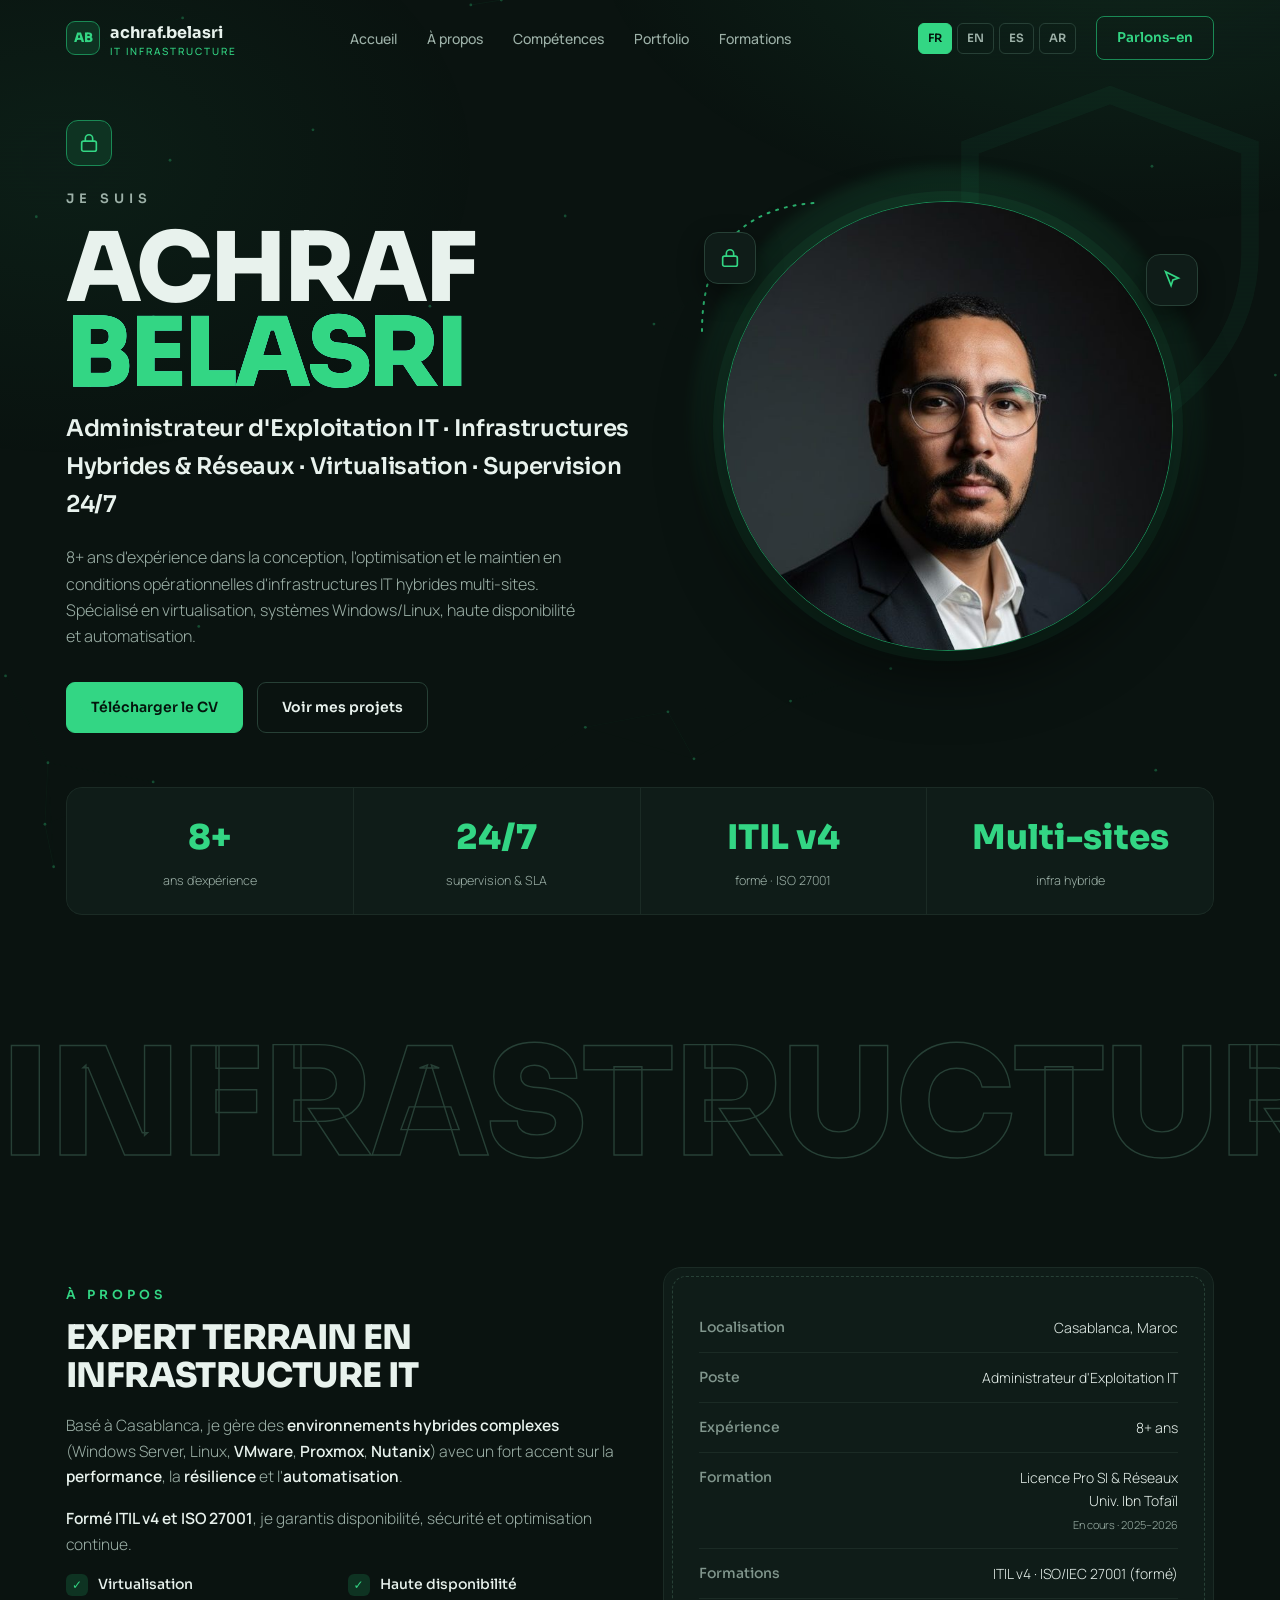
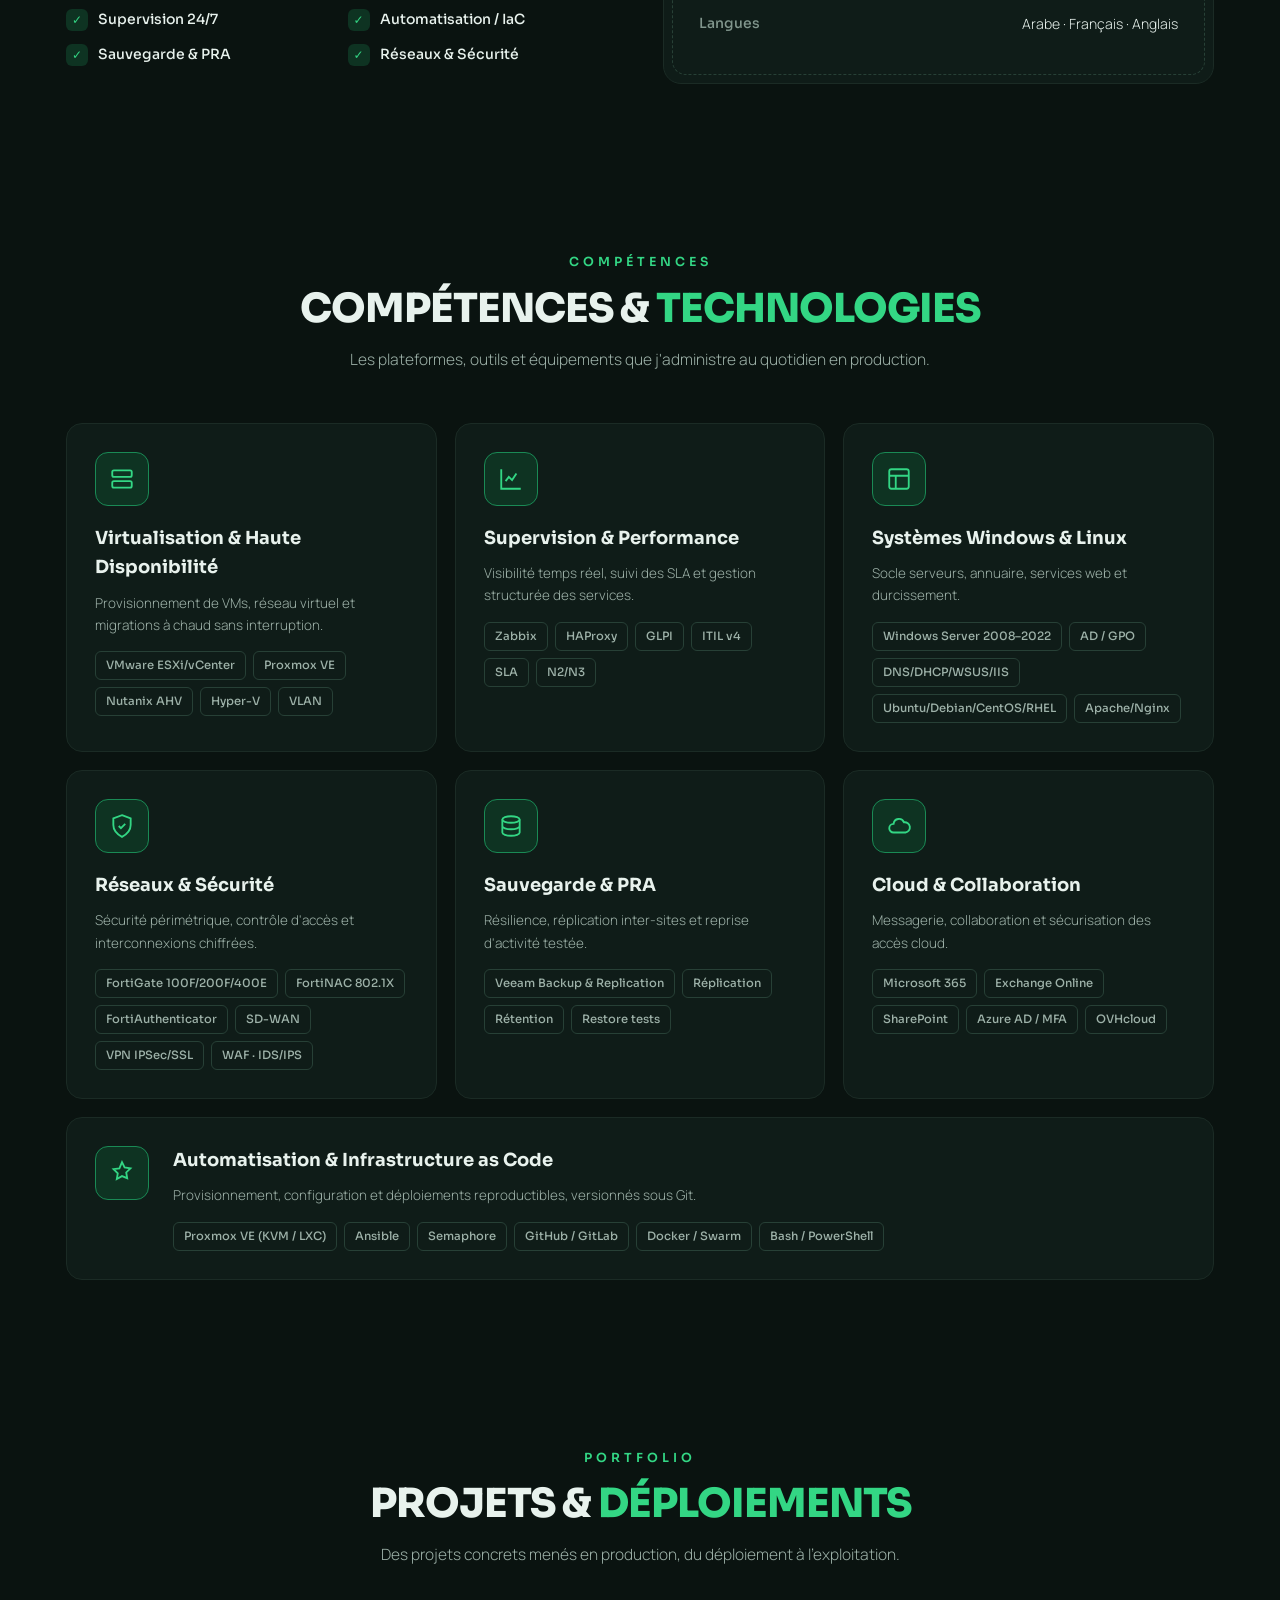
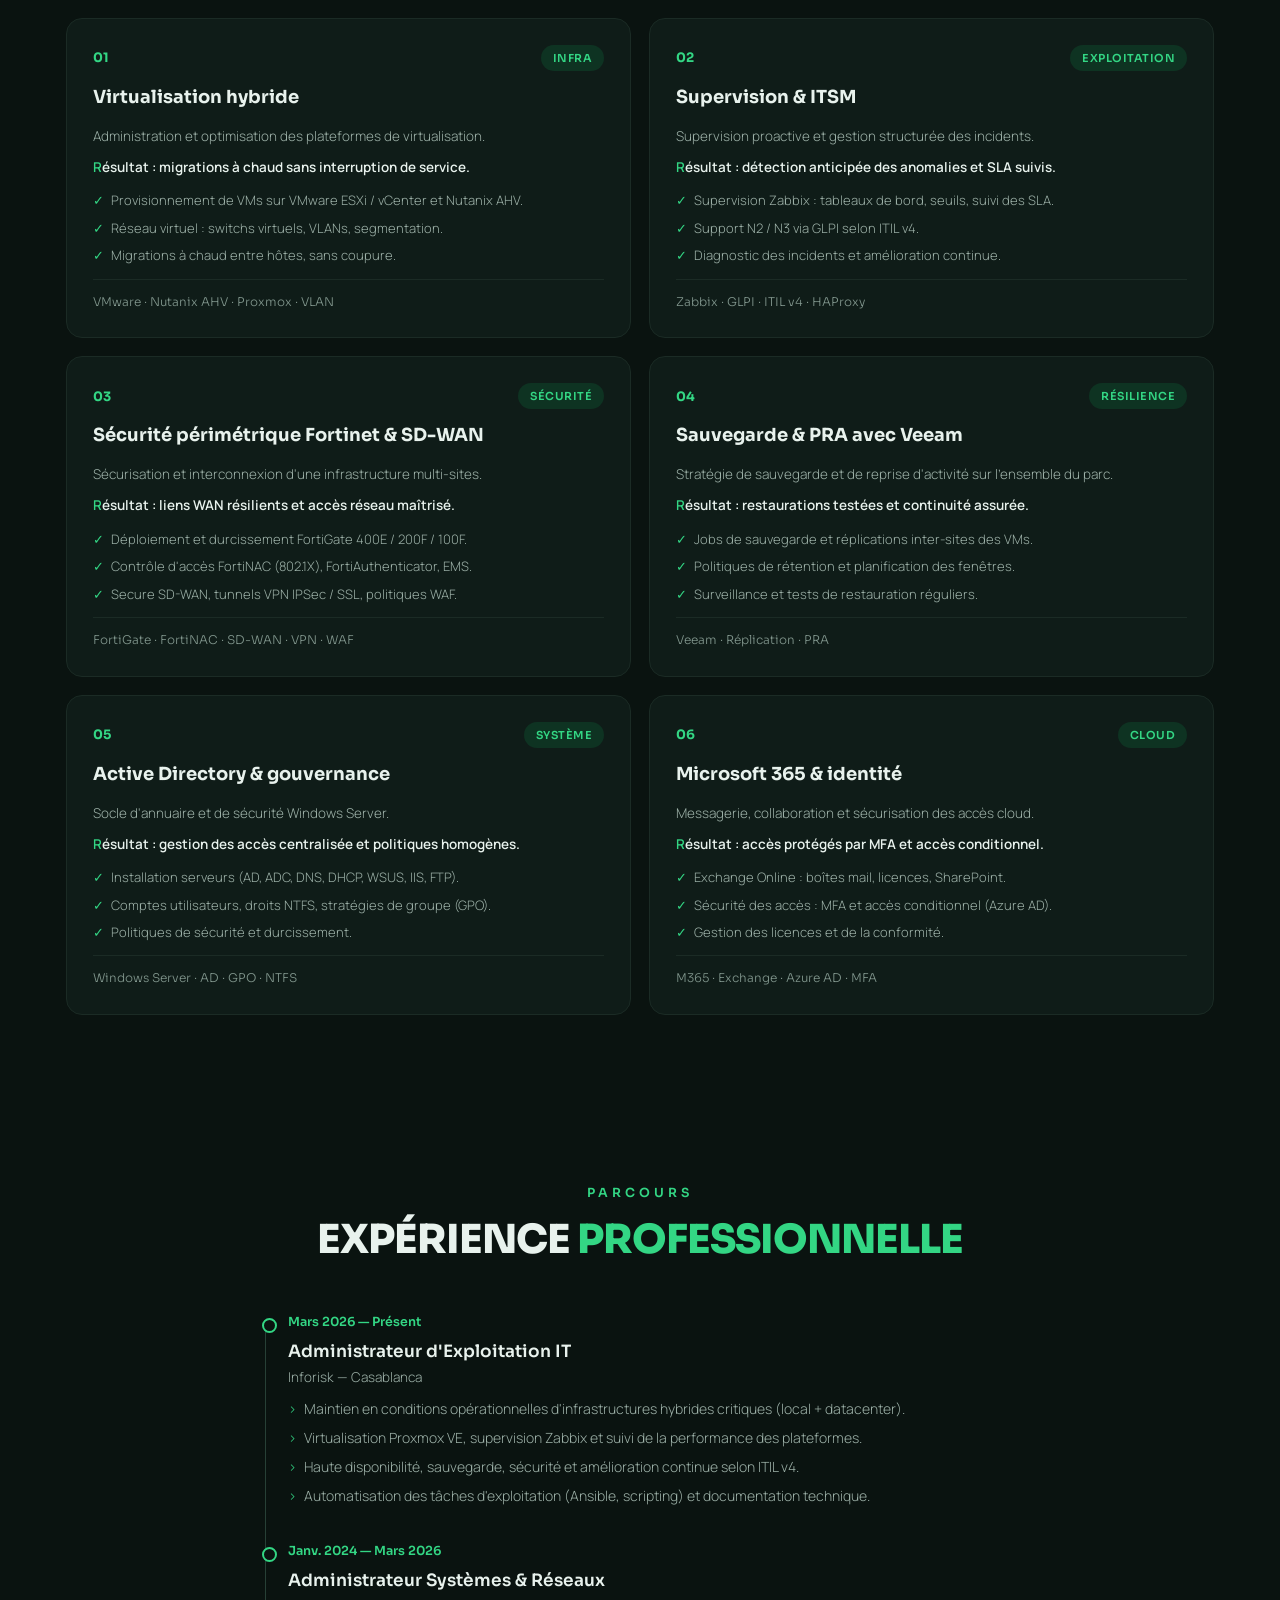
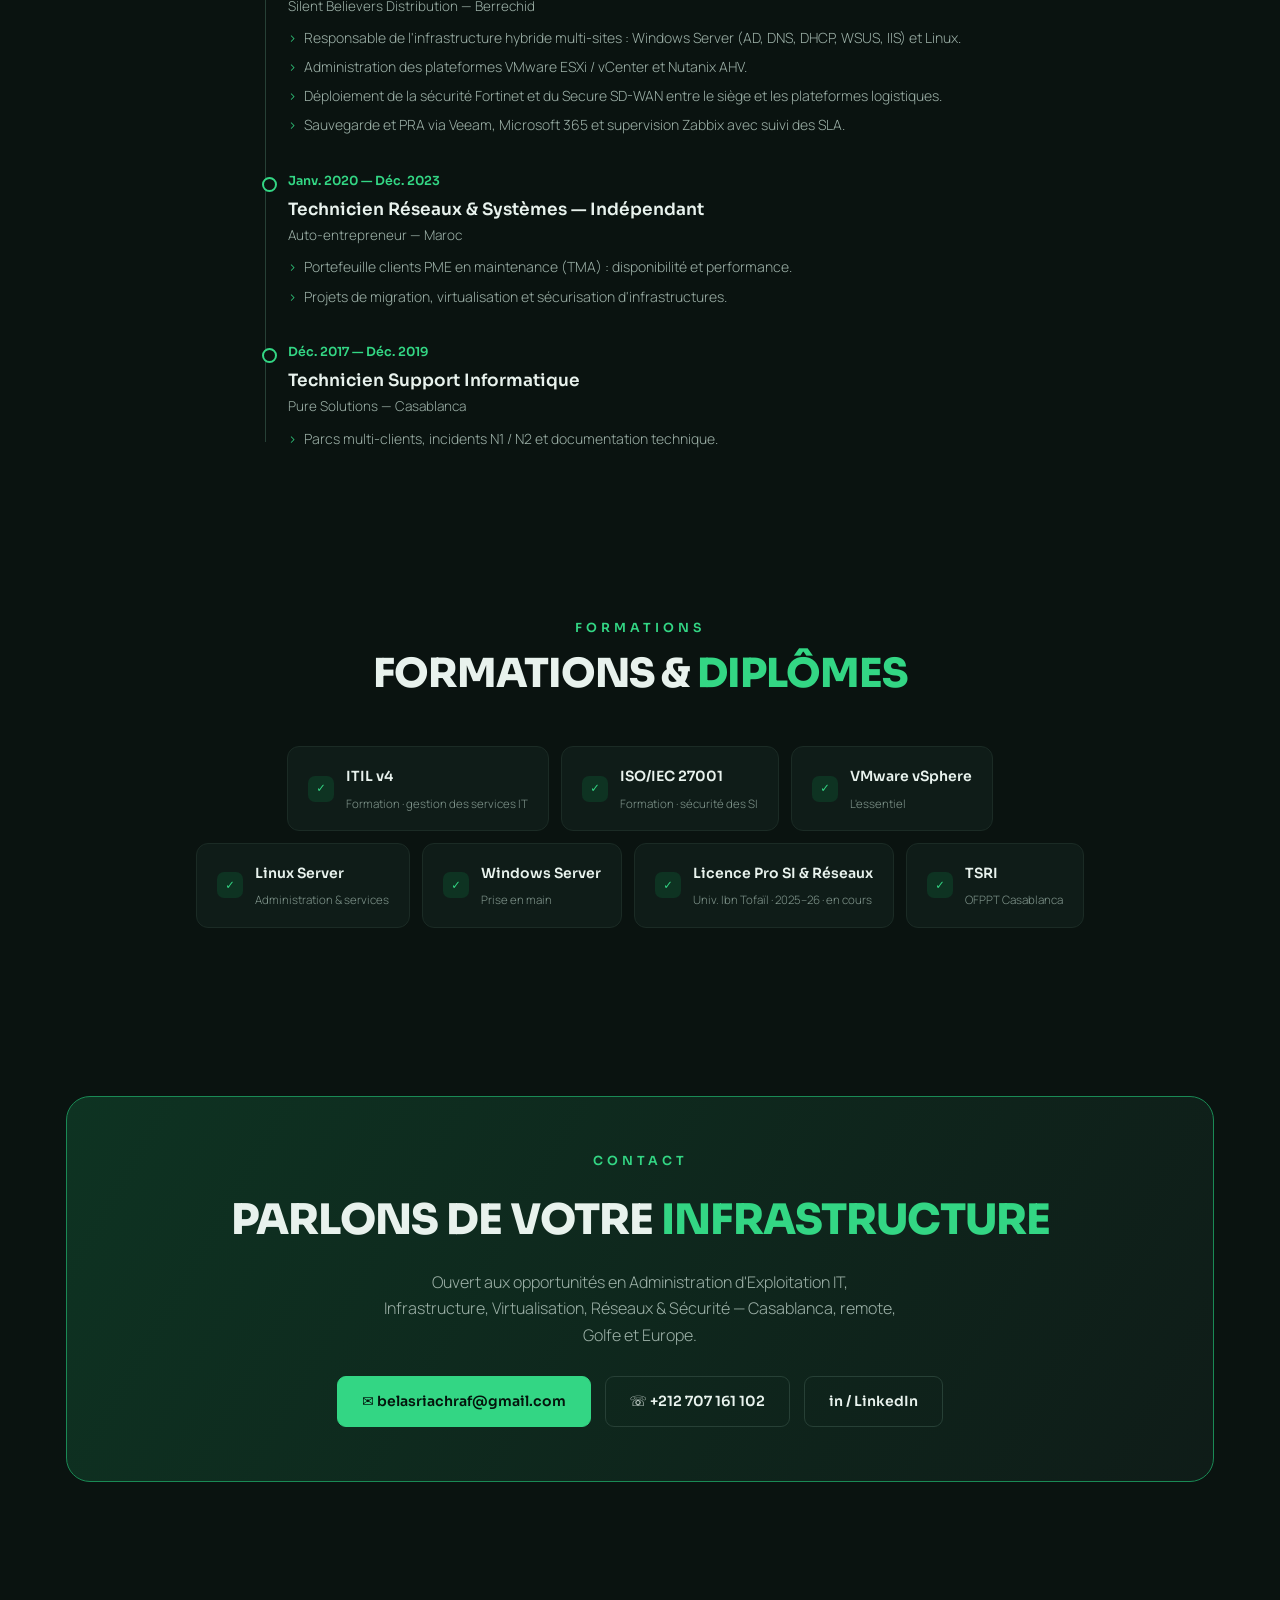
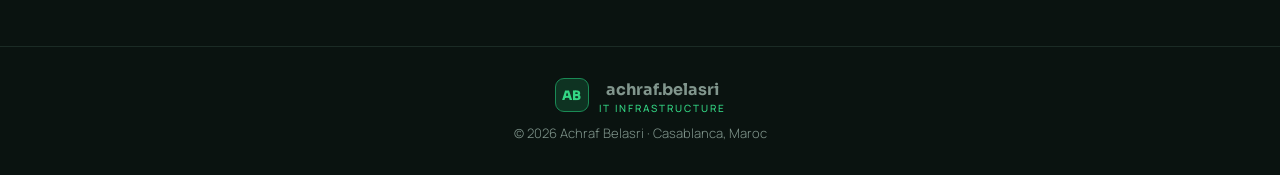
==== commit 613b27c6: "Keep original design with focused usability improvements" ====
--- a/index.html
+++ b/index.html
@@ -14,7 +14,7 @@
 <link rel="alternate" hreflang="fr" href="https://achraf-belasri.vercel.app/index.html" /><link rel="alternate" hreflang="en" href="https://achraf-belasri.vercel.app/en.html" /><link rel="alternate" hreflang="es" href="https://achraf-belasri.vercel.app/es.html" /><link rel="alternate" hreflang="ar" href="https://achraf-belasri.vercel.app/ar.html" />
 <meta property="og:type" content="website" />
 <meta property="og:url" content="https://achraf-belasri.vercel.app/index.html" />
-<meta property="og:locale" content="fr_FR" />
+<meta property="og:locale" content="fr" />
 <meta property="og:title" content="Achraf Belasri — Administrateur d'Exploitation IT & Infrastructures Hybrides" />
 <meta property="og:description" content="8+ ans en infrastructures IT hybrides : virtualisation, Windows/Linux, haute disponibilité, automatisation et supervision 24/7. Casablanca." />
 <meta property="og:image" content="https://achraf-belasri.vercel.app/og-image.png" />
@@ -28,63 +28,405 @@
 <link rel="preconnect" href="https://fonts.gstatic.com" crossorigin />
 <link href="https://fonts.googleapis.com/css2?family=Sora:wght@400;500;600;700;800&family=Manrope:wght@300;400;500;600;700&display=swap" rel="stylesheet" />
 
-<link rel="alternate" hreflang="x-default" href="https://achraf-belasri.vercel.app/index.html" />
-<link rel="stylesheet" href="assets/site.css" />
-<script src="assets/site.js" defer></script>
+<style>
+  :root{
+    --bg:#0a1310;--bg-2:#0c1714;--panel:#0f1c18;--panel-2:#11211b;--line:#1b2b25;--line-2:#274036;
+    --fg:#e8f2ed;--fg-dim:#9db1a8;--fg-faint:#637a70;
+    --green:#33d684;--green-2:#62f0a6;--green-dim:#1a8a55;--green-deep:#0e3322;
+    --disp:'Sora',system-ui,sans-serif;--sans:'Manrope',system-ui,sans-serif;--maxw:1200px;
+  }
+  *{margin:0;padding:0;box-sizing:border-box}
+  html{scroll-behavior:smooth}
+  body{background:var(--bg);color:var(--fg);font-family:var(--sans);font-weight:300;line-height:1.65;-webkit-font-smoothing:antialiased;overflow-x:hidden}
+  body::before{content:"";position:fixed;inset:0;z-index:0;pointer-events:none;background:radial-gradient(900px 500px at 88% -8%,rgba(51,214,132,.10),transparent 60%),radial-gradient(700px 500px at 5% 18%,rgba(51,214,132,.06),transparent 60%)}
+  .wrap{position:relative;z-index:1;max-width:var(--maxw);margin:0 auto;padding:0 26px}
+  a{color:inherit;text-decoration:none}
+  ::selection{background:var(--green);color:#04140c}
+  h1,h2,h3,.disp{font-family:var(--disp)}
+  .grn{color:var(--green)}
+
+  /* NAV */
+  nav{position:fixed;top:0;left:0;right:0;z-index:60;transition:.3s;border-bottom:1px solid transparent}
+  nav.scrolled{background:rgba(10,19,16,.86);backdrop-filter:blur(12px);border-bottom-color:var(--line)}
+  .nav-in{max-width:var(--maxw);margin:0 auto;padding:16px 26px;display:flex;align-items:center;gap:20px}
+  .logo{display:flex;align-items:center;gap:10px;font-family:var(--disp);font-weight:700;font-size:16px}
+  .logo .mark{width:34px;height:34px;border-radius:9px;border:1px solid var(--green-dim);display:flex;align-items:center;justify-content:center;color:var(--green);background:var(--green-deep);font-weight:800;font-size:13px}
+  .logo small{display:block;font-family:var(--sans);font-weight:500;font-size:10px;letter-spacing:2px;color:var(--green);text-transform:uppercase;line-height:1}
+  .nav-links{margin:0 auto;display:flex;gap:30px;font-size:14px;font-weight:500}
+  .nav-links a{color:var(--fg-dim);transition:.2s}
+  .nav-links a:hover{color:var(--green)}
+  .talk{font-family:var(--disp);font-weight:600;font-size:13.5px;padding:10px 20px;border-radius:8px;border:1px solid var(--green-dim);color:var(--green);transition:.2s}
+  .talk:hover{background:var(--green);color:#04140c;box-shadow:0 8px 26px rgba(51,214,132,.3)}
+  @media(max-width:880px){.nav-links{display:none}}
+
+  /* HERO */
+  header{min-height:100vh;display:flex;align-items:center;padding:120px 0 60px;position:relative}
+  .shield-bg{position:absolute;top:60px;right:-40px;width:420px;height:420px;z-index:0;opacity:.05;color:var(--green)}
+  .hero{display:grid;grid-template-columns:1.05fr .95fr;gap:30px;width:100%;align-items:center;position:relative;z-index:1}
+  @media(max-width:900px){.hero{grid-template-columns:1fr;gap:46px}}
+  .lockbadge{width:46px;height:46px;border-radius:12px;background:var(--green-deep);border:1px solid var(--green-dim);display:flex;align-items:center;justify-content:center;color:var(--green);margin-bottom:22px}
+  .eyebrow{font-family:var(--disp);font-weight:600;letter-spacing:5px;font-size:13px;color:var(--fg-dim);text-transform:uppercase;margin-bottom:18px}
+  h1.name{font-weight:800;font-size:clamp(48px,8.6vw,96px);line-height:.88;letter-spacing:-3px;margin-bottom:14px;text-transform:uppercase}
+  .subrole{font-family:var(--disp);font-weight:600;font-size:clamp(16px,2.3vw,23px);color:var(--fg);letter-spacing:-.3px;margin-bottom:20px}
+  .lede{max-width:520px;font-size:16px;color:var(--fg-dim);margin-bottom:32px}
+  .cta{display:flex;gap:14px;flex-wrap:wrap}
+  .btn{font-family:var(--disp);font-size:14px;font-weight:600;padding:13px 24px;border-radius:9px;border:1px solid var(--line-2);color:var(--fg);transition:.2s;display:inline-flex;align-items:center;gap:9px;cursor:pointer}
+  .btn:hover{border-color:var(--green);color:var(--green);transform:translateY(-2px)}
+  .btn.primary{background:var(--green);color:#04140c;border-color:var(--green)}
+  .btn.primary:hover{background:var(--green-2);color:#04140c;box-shadow:0 10px 30px rgba(51,214,132,.32)}
+
+  /* HERO VISUAL */
+  .visual{position:relative;display:flex;flex-direction:column;justify-content:center;align-items:center;gap:10px;min-height:540px}
+  .radar-card{width:300px;max-width:86vw}
+  .blob{position:absolute;width:520px;height:520px;max-width:96vw;border-radius:50%;background:radial-gradient(circle at 50% 42%,rgba(51,214,132,.34),rgba(51,214,132,.07) 58%,transparent 72%);filter:blur(6px);animation:float 7s ease-in-out infinite}
+  .photo-ring{position:relative;width:450px;height:450px;max-width:86vw;border-radius:50%;overflow:hidden;border:1.5px solid var(--green-dim);box-shadow:0 0 0 10px rgba(51,214,132,.06),0 24px 60px rgba(0,0,0,.5);z-index:2}
+  .photo-ring img{width:100%;height:100%;object-fit:cover;object-position:center top}
+  .dotline{position:absolute;top:6%;left:2%;width:150px;height:150px;z-index:1;color:var(--green);opacity:.8}
+  .ic-badge{position:absolute;width:52px;height:52px;border-radius:14px;background:var(--panel);border:1px solid var(--line-2);display:flex;align-items:center;justify-content:center;color:var(--green);box-shadow:0 10px 26px rgba(0,0,0,.45);z-index:3}
+  .ic-tl{top:14%;left:4%;animation:float 5s ease-in-out infinite}
+  .ic-tr{top:18%;right:3%;animation:float 6s ease-in-out infinite .5s}
+  @keyframes float{0%,100%{transform:translateY(0)}50%{transform:translateY(-12px)}}
+
+  /* STATS STRIP */
+  .stats{display:grid;grid-template-columns:repeat(4,1fr);gap:1px;background:var(--line);border:1px solid var(--line);border-radius:16px;overflow:hidden;margin-top:54px}
+  .stat{background:var(--panel);padding:22px 18px;text-align:center}
+  .stat .v{font-family:var(--disp);font-weight:800;font-size:clamp(24px,4vw,34px);color:var(--green)}
+  .stat .l{font-size:12.5px;color:var(--fg-dim);margin-top:5px}
+  @media(max-width:720px){.stats{grid-template-columns:repeat(2,1fr)}}
+
+  /* OUTLINE BAND */
+  .band{padding:60px 0 10px;text-align:center;overflow:hidden}
+  .outline-text{font-family:var(--disp);font-weight:800;font-size:clamp(40px,12vw,150px);line-height:.92;letter-spacing:-2px;color:transparent;-webkit-text-stroke:1.4px var(--line-2);text-transform:uppercase;white-space:nowrap}
+  .outline-text .on{-webkit-text-stroke:1.4px var(--green-dim)}
+
+  /* SECTIONS */
+  section{padding:84px 0;position:relative}
+  .head{text-align:center;max-width:680px;margin:0 auto 50px}
+  .tagline{font-family:var(--disp);font-weight:600;letter-spacing:4px;font-size:12.5px;color:var(--green);text-transform:uppercase;margin-bottom:14px}
+  .head h2{font-weight:800;font-size:clamp(26px,4.4vw,40px);letter-spacing:-1px;text-transform:uppercase;line-height:1.1}
+  .head p{color:var(--fg-dim);font-size:15.5px;margin-top:16px}
+
+  /* ABOUT */
+  .about{display:grid;grid-template-columns:1fr 1fr;gap:46px;align-items:center}
+  @media(max-width:860px){.about{grid-template-columns:1fr;gap:30px}}
+  .about h2{font-weight:800;font-size:clamp(24px,3.8vw,34px);letter-spacing:-.6px;text-transform:uppercase;margin-bottom:18px;line-height:1.12}
+  .about p{color:var(--fg-dim);font-size:15.5px;margin-bottom:16px}
+  .about p strong{color:var(--fg);font-weight:600}
+  .checks{list-style:none;display:grid;grid-template-columns:1fr 1fr;gap:12px;margin-top:8px}
+  .checks li{display:flex;align-items:center;gap:10px;font-family:var(--disp);font-weight:500;font-size:14px;color:var(--fg)}
+  .checks li .c{width:22px;height:22px;border-radius:6px;background:var(--green-deep);color:var(--green);display:flex;align-items:center;justify-content:center;font-size:12px;flex:none}
+  .about-card{background:var(--panel);border:1px solid var(--line);border-radius:18px;padding:8px}
+  .about-card .inner{border:1px dashed var(--line-2);border-radius:14px;padding:26px}
+  .fact{display:flex;justify-content:space-between;gap:14px;padding:13px 0;border-bottom:1px solid var(--line);font-size:14px}
+  .fact:last-child{border-bottom:0}
+  .fact .k{color:var(--fg-faint);font-family:var(--disp);font-weight:500}
+  .fact .v{color:var(--fg);text-align:right}
+
+  /* SERVICES */
+  .grid3{display:grid;grid-template-columns:repeat(3,1fr);gap:18px}
+  @media(max-width:920px){.grid3{grid-template-columns:repeat(2,1fr)}}
+  @media(max-width:600px){.grid3{grid-template-columns:1fr}}
+  .scard{background:var(--panel);border:1px solid var(--line);border-radius:16px;padding:28px;transition:.25s}
+  .scard:hover{border-color:var(--green-dim);transform:translateY(-5px);background:var(--panel-2)}
+  .sico{width:54px;height:54px;border-radius:13px;background:var(--green-deep);border:1px solid var(--green-dim);display:flex;align-items:center;justify-content:center;color:var(--green);margin-bottom:18px}
+  .scard h3{font-weight:700;font-size:18px;margin-bottom:9px}
+  .scard p{font-size:13.5px;color:var(--fg-dim);margin-bottom:15px}
+  .scard.wide{grid-column:1/-1;display:flex;gap:24px;align-items:flex-start}
+  .scard.wide .sico{margin-bottom:0;flex:none}
+  @media(max-width:600px){.scard.wide{flex-direction:column;gap:14px}}
+  .tags{display:flex;flex-wrap:wrap;gap:7px}
+  .tag{font-size:11.5px;font-family:var(--disp);font-weight:500;color:var(--fg-dim);border:1px solid var(--line-2);border-radius:6px;padding:4px 10px;transition:.18s}
+  .tag:hover{color:var(--green);border-color:var(--green)}
+
+  /* PORTFOLIO */
+  .grid2{display:grid;grid-template-columns:repeat(2,1fr);gap:18px}
+  @media(max-width:820px){.grid2{grid-template-columns:1fr}}
+  .pcard{background:var(--panel);border:1px solid var(--line);border-radius:16px;padding:26px;display:flex;flex-direction:column;gap:12px;transition:.25s;position:relative;overflow:hidden}
+  .pcard::after{content:"";position:absolute;top:0;left:0;width:100%;height:3px;background:linear-gradient(90deg,var(--green),transparent);transform:scaleX(0);transform-origin:left;transition:transform .3s}
+  .pcard:hover{border-color:var(--green-dim);transform:translateY(-5px)}
+  .pcard:hover::after{transform:scaleX(1)}
+  .pc-top{display:flex;justify-content:space-between;align-items:center}
+  .pc-no{font-family:var(--disp);font-weight:700;font-size:13px;color:var(--green)}
+  .pc-badge{font-family:var(--disp);font-size:11px;font-weight:600;color:var(--green);background:var(--green-deep);border-radius:20px;padding:4px 12px;text-transform:uppercase;letter-spacing:.5px}
+  .pcard h3{font-weight:700;font-size:18px}
+  .pcard .ctx{font-size:13.5px;color:var(--fg-dim)}
+  .pcard ul{list-style:none;display:flex;flex-direction:column;gap:6px}
+  .pcard li{font-size:13px;color:var(--fg-dim);padding-left:18px;position:relative}
+  .pcard li::before{content:"\2713";position:absolute;left:0;color:var(--green)}
+  .pcard .st{font-family:var(--disp);font-size:12px;color:var(--fg-faint);margin-top:auto;padding-top:12px;border-top:1px solid var(--line)}
+
+  /* TIMELINE */
+  .tl{max-width:760px;margin:0 auto;position:relative;padding-left:28px}
+  .tl::before{content:"";position:absolute;left:5px;top:8px;bottom:8px;width:1px;background:var(--line-2)}
+  .tlitem{position:relative;padding-bottom:34px}
+  .tlitem:last-child{padding-bottom:0}
+  .tlitem::before{content:"";position:absolute;left:-26px;top:6px;width:11px;height:11px;border-radius:50%;background:var(--bg);border:2px solid var(--green)}
+  .tldate{font-family:var(--disp);font-weight:600;font-size:12.5px;color:var(--green);margin-bottom:5px}
+  .tlrole{font-family:var(--disp);font-weight:600;font-size:17px}
+  .tlorg{font-size:13.5px;color:var(--fg-dim);margin-bottom:9px}
+  .tlitem ul{list-style:none;display:flex;flex-direction:column;gap:6px}
+  .tlitem li{font-size:14px;color:var(--fg-dim);padding-left:16px;position:relative}
+  .tlitem li::before{content:"\203A";position:absolute;left:0;color:var(--green)}
+
+  /* CERTS */
+  .mods{display:flex;flex-wrap:wrap;gap:12px;justify-content:center;max-width:920px;margin:0 auto}
+  .mod{background:var(--panel);border:1px solid var(--line);border-radius:12px;padding:15px 20px;display:flex;align-items:center;gap:12px;transition:.2s}
+  .mod:hover{border-color:var(--green-dim);transform:translateY(-3px)}
+  .mod .chk{width:26px;height:26px;border-radius:7px;background:var(--green-deep);color:var(--green);display:flex;align-items:center;justify-content:center;flex:none}
+  .mod b{font-family:var(--disp);font-weight:600;font-size:14px}
+  .mod span{font-size:11.5px;color:var(--fg-faint)}
+
+  /* CONTACT */
+  .cta-band{background:linear-gradient(120deg,var(--green-deep),var(--panel));border:1px solid var(--green-dim);border-radius:24px;padding:54px 40px;text-align:center;position:relative;overflow:hidden}
+  .cta-band h2{font-weight:800;font-size:clamp(26px,4.4vw,42px);letter-spacing:-1px;text-transform:uppercase;margin-bottom:14px}
+  .cta-band p{color:var(--fg-dim);max-width:520px;margin:0 auto 28px;font-size:16px}
+  .cta-band .cta{justify-content:center}
+
+  footer{border-top:1px solid var(--line);margin-top:80px;padding:30px 0;text-align:center;font-size:13px;color:var(--fg-faint)}
+  footer .logo{justify-content:center;margin-bottom:10px}
+
+  .reveal{opacity:0;transform:translateY(26px);transition:opacity .7s cubic-bezier(.2,.7,.2,1),transform .7s cubic-bezier(.2,.7,.2,1)}
+  .reveal.in{opacity:1;transform:none}
+  .stagger>*{opacity:0;transform:translateY(20px);transition:opacity .6s,transform .6s}
+  .stagger.in>*{opacity:1;transform:none}
+  .stagger.in>*:nth-child(1){transition-delay:.05s}.stagger.in>*:nth-child(2){transition-delay:.11s}
+  .stagger.in>*:nth-child(3){transition-delay:.17s}.stagger.in>*:nth-child(4){transition-delay:.23s}
+  .stagger.in>*:nth-child(5){transition-delay:.29s}.stagger.in>*:nth-child(6){transition-delay:.35s}
+  @media(prefers-reduced-motion:reduce){.reveal,.stagger>*{opacity:1;transform:none;transition:none}.blob,.ic-tl,.ic-tr{animation:none}}
+
+  /* ===== TERMINAL / SOC LAYER (inspiré du thème hacker) ===== */
+  .mono{font-family:ui-monospace,'SF Mono',Menlo,monospace}
+
+  /* MESH BACKGROUND (réseau animé) */
+  #mesh{position:fixed;inset:0;z-index:0;pointer-events:none;opacity:.55}
+
+  /* scanlines discrètes globales */
+  body::after{content:"";position:fixed;inset:0;z-index:0;pointer-events:none;background:repeating-linear-gradient(0deg,transparent 0,transparent 2px,rgba(0,0,0,.16) 3px,transparent 4px);opacity:.4;mix-blend-mode:multiply}
+
+  /* BOOT SEQUENCE */
+  #boot{position:fixed;inset:0;z-index:200;background:#04100a;display:flex;align-items:center;justify-content:center;transition:opacity .5s}
+  #boot.hidden{opacity:0;pointer-events:none}
+  .boot-box{font-family:ui-monospace,monospace;font-size:13.5px;line-height:1.95;width:min(660px,90vw);color:var(--fg-dim)}
+  .boot-box .ok{color:var(--green)}
+  .boot-box .grant{color:var(--green-2);font-weight:700;text-shadow:0 0 12px rgba(51,214,132,.6)}
+  .boot-box .blink{display:inline-block;width:8px;height:15px;background:var(--green);vertical-align:-2px;animation:bk 1s steps(1) infinite}
+  @keyframes bk{50%{opacity:0}}
+  .boot-skip{position:fixed;bottom:24px;right:24px;font-family:ui-monospace,monospace;font-size:11px;color:var(--fg-faint);border:1px solid var(--line-2);border-radius:6px;padding:6px 12px;cursor:pointer}
+
+  /* STATUS PILL dans la nav */
+  .sysok{display:inline-flex;align-items:center;gap:8px;font-family:ui-monospace,monospace;font-size:11.5px;color:var(--green);border:1px solid var(--green-dim);border-radius:100px;padding:4px 12px}
+  .dot{width:7px;height:7px;border-radius:50%;background:var(--green);box-shadow:0 0 8px var(--green);animation:pulse 2s infinite}
+  @keyframes pulse{0%{box-shadow:0 0 0 0 rgba(51,214,132,.5)}70%{box-shadow:0 0 0 7px rgba(51,214,132,0)}100%{box-shadow:0 0 0 0 rgba(51,214,132,0)}}
+  .sys-clock{margin-left:14px;font-family:ui-monospace,monospace;font-size:12px;color:var(--fg-dim)}
+  .sys-clock b{color:var(--fg)}
+  @media(max-width:880px){.sys-clock{display:none}}
+
+  /* GLITCH sur le nom */
+  .glitch{position:relative;display:inline-block}
+  .glitch::before,.glitch::after{content:attr(data-text);position:absolute;left:0;top:0;width:100%;height:100%;overflow:hidden;color:var(--green)}
+  .glitch::before{color:var(--green-2);z-index:-1;animation:glA 3s infinite linear alternate-reverse}
+  .glitch::after{color:#1fe3ff;z-index:-2;animation:glB 2.4s infinite linear alternate-reverse}
+  @keyframes glA{0%{clip-path:inset(0 0 85% 0);transform:translate(-2px,-1px)}20%{clip-path:inset(40% 0 40% 0);transform:translate(2px,1px)}40%{clip-path:inset(80% 0 5% 0);transform:translate(-1px,1px)}60%{clip-path:inset(10% 0 70% 0);transform:translate(2px,-1px)}80%{clip-path:inset(55% 0 25% 0);transform:translate(-2px,1px)}100%{clip-path:inset(20% 0 60% 0);transform:translate(1px,0)}}
+  @keyframes glB{0%{clip-path:inset(60% 0 20% 0);transform:translate(2px,1px)}25%{clip-path:inset(20% 0 60% 0);transform:translate(-2px,-1px)}50%{clip-path:inset(75% 0 5% 0);transform:translate(1px,1px)}75%{clip-path:inset(30% 0 45% 0);transform:translate(-1px,-1px)}100%{clip-path:inset(50% 0 35% 0);transform:translate(2px,0)}}
+
+  /* FRAPPE du rôle */
+  .typedrole{font-family:ui-monospace,monospace;font-size:clamp(13px,1.9vw,16px);color:var(--green);margin-bottom:18px;min-height:1.4em;letter-spacing:.3px}
+  .typedrole .cur{display:inline-block;width:8px;height:1.05em;background:var(--green);margin-left:2px;transform:translateY(2px);animation:bk 1.1s steps(1) infinite}
+
+  /* PHOTO SCAN overlay sur l'anneau */
+  .photo-ring .scan-tint{position:absolute;inset:0;z-index:2;pointer-events:none;background:linear-gradient(155deg,rgba(51,214,132,.18),transparent 48%);mix-blend-mode:screen;border-radius:50%}
+  .photo-ring .scan-lines{position:absolute;inset:0;z-index:2;pointer-events:none;background:repeating-linear-gradient(0deg,transparent 0,transparent 2px,rgba(51,214,132,.06) 3px,transparent 4px);border-radius:50%}
+  .photo-ring .scan-bar{position:absolute;left:0;right:0;height:70px;z-index:3;pointer-events:none;background:linear-gradient(180deg,transparent,rgba(51,214,132,.28),transparent);animation:scanmove 3.4s ease-in-out infinite}
+  @keyframes scanmove{0%{top:-70px}100%{top:100%}}
+  .photo-cap{position:absolute;left:0;right:0;bottom:0;display:flex;align-items:center;gap:8px;justify-content:center;padding:14px 14px 24px;font-family:ui-monospace,monospace;font-size:10.5px;letter-spacing:.5px;color:var(--green);background:linear-gradient(0deg,rgba(4,16,10,.92),transparent);z-index:4}
+
+  /* THREAT RADAR */
+  .radar-card{background:var(--panel);border:1px solid var(--line);border-radius:16px;overflow:hidden;margin-top:18px}
+  .radar-head{display:flex;align-items:center;gap:9px;padding:11px 16px;border-bottom:1px solid var(--line);font-family:ui-monospace,monospace;font-size:11.5px;color:var(--fg-dim)}
+  .radar-head .lights{display:flex;gap:6px}
+  .radar-head .lights i{width:9px;height:9px;border-radius:50%;display:block}
+  .l-r{background:#ff5f57}.l-y{background:#febc2e}.l-g{background:#28c840}
+  .radar-head .rt{margin-left:6px;color:var(--fg)}
+  .radar-body{padding:18px;display:flex;justify-content:center}
+  .radar{position:relative;width:150px;height:150px;border-radius:50%;background:radial-gradient(circle,rgba(51,214,132,.07),transparent 70%);border:1px solid var(--line-2)}
+  .radar::before{content:"";position:absolute;inset:26px;border:1px solid var(--line-2);border-radius:50%}
+  .radar::after{content:"";position:absolute;inset:58px;border:1px solid var(--line-2);border-radius:50%}
+  .radar .cr,.radar .cr2{position:absolute;background:var(--line-2)}
+  .radar .cr{left:50%;top:0;width:1px;height:100%;transform:translateX(-.5px)}
+  .radar .cr2{top:50%;left:0;height:1px;width:100%;transform:translateY(-.5px)}
+  .radar .sweep{position:absolute;inset:0;border-radius:50%;background:conic-gradient(from 0deg,rgba(51,214,132,.5),rgba(51,214,132,0) 60deg,transparent 360deg);animation:spin 3s linear infinite}
+  @keyframes spin{to{transform:rotate(360deg)}}
+  .radar .blip{position:absolute;width:6px;height:6px;border-radius:50%;background:var(--green);box-shadow:0 0 8px var(--green);animation:bp 3s infinite}
+  .radar .b1{top:36px;left:98px;animation-delay:.4s}
+  .radar .b2{top:100px;left:50px;animation-delay:1.6s}
+  .radar .b3{top:64px;left:32px;background:var(--green-2);box-shadow:0 0 8px var(--green-2);animation-delay:2.4s}
+  @keyframes bp{0%,100%{opacity:.25}50%{opacity:1}}
+  .radar-gauges{display:grid;grid-template-columns:repeat(3,1fr);gap:1px;background:var(--line);border-top:1px solid var(--line)}
+  .rg{background:var(--panel);padding:12px 8px;text-align:center}
+  .rg .gv{font-family:ui-monospace,monospace;font-weight:700;font-size:18px;color:var(--green)}
+  .rg .gl{font-size:10px;color:var(--fg-faint);margin-top:3px;font-family:ui-monospace,monospace}
+
+  @media(prefers-reduced-motion:reduce){.glitch::before,.glitch::after,.dot,.radar .sweep,.radar .blip,.scan-bar,.typedrole .cur{animation:none}#mesh{display:none}}
+
+  /* language switcher */
+  .langs{display:flex;gap:5px;margin-inline-start:14px}
+  .langs a{font-family:var(--disp);font-size:11.5px;font-weight:600;padding:5px 9px;border-radius:6px;border:1px solid var(--line-2);color:var(--fg-dim);transition:.18s}
+  .langs a:hover{color:var(--green);border-color:var(--green)}
+  .langs a.on{background:var(--green);color:#04140c;border-color:var(--green)}
+  @media(max-width:560px){.langs a{padding:4px 7px;font-size:11px}}
+
+#mesh{position:fixed;inset:0;z-index:0;pointer-events:none;opacity:.55}
+  #boot{position:fixed;inset:0;z-index:200;background:#04100a;display:flex;align-items:center;justify-content:center;transition:opacity .5s}
+  #boot.hidden{opacity:0;pointer-events:none}
+  .boot-box{font-family:ui-monospace,monospace;font-size:13.5px;line-height:1.95;width:min(660px,90vw);color:var(--fg-dim)}
+  .boot-box .ok{color:var(--green)}
+  .boot-box .grant{color:var(--green-2);font-weight:700;text-shadow:0 0 12px rgba(51,214,132,.6)}
+  .boot-box .blink{display:inline-block;width:8px;height:15px;background:var(--green);vertical-align:-2px;animation:bk 1s steps(1) infinite}
+  @keyframes bk{50%{opacity:0}}
+  .boot-skip{position:fixed;bottom:24px;right:24px;font-family:ui-monospace,monospace;font-size:11px;color:var(--fg-faint);border:1px solid var(--line-2);border-radius:6px;padding:6px 12px;cursor:pointer}
+  .glitch{position:relative;display:inline-block}
+  .glitch::before,.glitch::after{content:attr(data-text);position:absolute;left:0;top:0;width:100%;height:100%;overflow:hidden;color:var(--green)}
+  .glitch::before{color:var(--green-2);z-index:-1;animation:glA 3s infinite linear alternate-reverse}
+  .glitch::after{color:#1fe3ff;z-index:-2;animation:glB 2.4s infinite linear alternate-reverse}
+  @keyframes glA{0%{clip-path:inset(0 0 85% 0);transform:translate(-2px,-1px)}20%{clip-path:inset(40% 0 40% 0);transform:translate(2px,1px)}40%{clip-path:inset(80% 0 5% 0);transform:translate(-1px,1px)}60%{clip-path:inset(10% 0 70% 0);transform:translate(2px,-1px)}80%{clip-path:inset(55% 0 25% 0);transform:translate(-2px,1px)}100%{clip-path:inset(20% 0 60% 0);transform:translate(1px,0)}}
+  @keyframes glB{0%{clip-path:inset(60% 0 20% 0);transform:translate(2px,1px)}25%{clip-path:inset(20% 0 60% 0);transform:translate(-2px,-1px)}50%{clip-path:inset(75% 0 5% 0);transform:translate(1px,1px)}75%{clip-path:inset(30% 0 45% 0);transform:translate(-1px,-1px)}100%{clip-path:inset(50% 0 35% 0);transform:translate(2px,0)}}
+
+  /* ---- RTL adjustments ---- */
+  [dir="rtl"] body{font-family:'Noto Kufi Arabic','Manrope',system-ui,sans-serif}
+  [dir="rtl"] h1,[dir="rtl"] h2,[dir="rtl"] h3,[dir="rtl"] .disp,[dir="rtl"] .logo,
+  [dir="rtl"] .btn,[dir="rtl"] .tagline,[dir="rtl"] .eyebrow,[dir="rtl"] .subrole{font-family:'Noto Kufi Arabic','Sora',system-ui,sans-serif}
+  [dir="rtl"] h1.name,[dir="rtl"] h2,[dir="rtl"] .subrole,[dir="rtl"] .outline-text{letter-spacing:0}
+  [dir="rtl"] .eyebrow{letter-spacing:2px}
+  [dir="rtl"] h1.name{line-height:1.05}
+  [dir="rtl"] .tl{padding-left:0;padding-right:28px}
+  [dir="rtl"] .tl::before{left:auto;right:5px}
+  [dir="rtl"] .tlitem::before{left:auto;right:-26px}
+  [dir="rtl"] .tlitem li{padding-left:0;padding-right:16px}
+  [dir="rtl"] .tlitem li::before{left:auto;right:0;content:"\2039"}
+  [dir="rtl"] .pcard li{padding-left:0;padding-right:18px}
+  [dir="rtl"] .pcard li::before{left:auto;right:0}
+  [dir="rtl"] .fact .v{text-align:left}
+  [dir="rtl"] .dotline{left:auto;right:2%;transform:scaleX(-1)}
+  [dir="rtl"] .ic-tl{left:auto;right:4%}
+  [dir="rtl"] .ic-tr{right:auto;left:3%}
+  [dir="rtl"] .scard::after,[dir="rtl"] .pcard::after{transform-origin:right}
+  [dir="rtl"] .boot-skip{right:auto;left:24px}
+  .boot-box{direction:ltr;text-align:left}
+</style>
+<link rel="stylesheet" href="assets/improvements.css" />
+<script src="assets/improvements.js" defer></script>
+<noscript><style>.reveal,.stagger>*{opacity:1!important;transform:none!important}</style></noscript>
 </head>
 <body>
-<a class="skip-link" href="#main">Aller au contenu</a>
-<nav id="nav" aria-label="Menu"><div class="nav-in"><a href="#top" class="logo"><span class="mark">AB</span><span>achraf.belasri<small>IT Infrastructure</small></span></a><div class="desktop-links"><a href="#portfolio">Projets</a><a href="#parcours">Expérience</a><a href="#services">Compétences</a></div><div class="nav-actions"><details class="language-picker"><summary aria-label="Langue"><span aria-hidden="true">◎</span> FR <span aria-hidden="true">⌄</span></summary><div class="language-options"><a href="index.html" lang="fr" hreflang="fr" aria-current="page">Français</a><a href="en.html" lang="en" hreflang="en">English</a><a href="es.html" lang="es" hreflang="es">Español</a><a href="ar.html" lang="ar" hreflang="ar">العربية</a></div></details><a class="talk" href="#contact">Me contacter</a><details class="mobile-menu"><summary>Menu <span aria-hidden="true">☰</span></summary><div class="mobile-links"><a href="#portfolio">Projets</a><a href="#parcours">Expérience</a><a href="#services">Compétences</a><a href="#contact">Contact</a><a href="cv-fr.html">Consulter le CV</a></div></details></div></div></nav>
-<main id="main" tabindex="-1"><header id="top"><div class="wrap"><div class="hero"><div class="hero-id"><p class="eyebrow"><span class="status-dot" aria-hidden="true"></span>Casablanca, Maroc</p><h1 class="name">Achraf<br><span class="grn">Belasri</span></h1><p class="subrole">Administrateur d’exploitation IT</p><p class="specialty">Infrastructures hybrides & réseaux</p><p class="lede">Je maintiens, sécurise et automatise des infrastructures IT multi-sites. Plus de 8 ans de pratique en virtualisation, systèmes Windows/Linux et continuité de service.</p><div class="cta"><a class="btn primary" href="#portfolio">Découvrir mes projets<span aria-hidden="true">↘</span></a><a class="btn" href="cv-fr.html">Consulter le CV<span aria-hidden="true">↗</span></a></div><div class="hero-contact"><a href="mailto:belasriachraf@gmail.com">Me contacter</a><span aria-hidden="true">/</span><a href="https://www.linkedin.com/in/achrafbelasri" target="_blank" rel="noopener">LinkedIn ↗</a></div></div><div class="visual"><div class="portrait-frame"><img src="assets/portrait.jpg" width="450" height="450" fetchpriority="high" alt="Achraf Belasri" /></div><p class="portrait-caption">Infrastructure · Réseaux · Automatisation</p><div class="portrait-stack" dir="ltr"><span>Proxmox</span><span>Fortinet</span><span>Zabbix</span></div></div></div><div class="stats"><div class="stat"><div class="v">8+</div><div class="l">ans d'expérience</div></div><div class="stat"><div class="v">24/7</div><div class="l">supervision &amp; SLA</div></div><div class="stat"><div class="v">ITIL v4</div><div class="l">formé · ISO 27001</div></div><div class="stat"><div class="v">Multi-sites</div><div class="l">infra hybride</div></div></div></div></header><section id="portfolio"><div class="wrap"><div class="head"><div class="tagline">01 / Projets</div><h2>Projets à la une</h2><p>Trois réalisations en infrastructure, sécurité et exploitation. Découvrez le contexte, mes interventions et les résultats.</p></div><div class="case-grid"><article class="case-card" id="case-fortinet"><div class="case-top"><span class="case-number">01</span><span class="case-category">Sécuriser</span></div><h3>Sécurité périmétrique Fortinet &amp; SD-WAN</h3><p class="case-context">Sécurisation et interconnexion d’une infrastructure multi-sites.</p><div class="case-outcome"><span>Résultat</span><p>Liens WAN résilients et accès réseau maîtrisé.</p></div><details class="case-details"><summary>Voir les interventions<span aria-hidden="true">+</span></summary><div class="case-body"><h4>Mes interventions</h4><ol><li>Déploiement et durcissement FortiGate 400E / 200F / 100F.</li><li>Contrôle d'accès FortiNAC (802.1X), FortiAuthenticator, EMS.</li><li>Secure SD-WAN, tunnels VPN IPSec / SSL, politiques WAF.</li></ol><h4>Environnement technique</h4><p class="case-tech" dir="ltr">FortiGate · FortiNAC · SD-WAN · VPN · WAF</p><a class="text-link" href="#contact">Échanger sur ce projet <span aria-hidden="true">↗</span></a></div></details></article>
-<article class="case-card" id="case-veeam"><div class="case-top"><span class="case-number">02</span><span class="case-category">Restaurer</span></div><h3>Sauvegarde &amp; PRA avec Veeam</h3><p class="case-context">Sauvegarde et reprise d’activité sur l’ensemble du parc.</p><div class="case-outcome"><span>Résultat</span><p>Restaurations testées et réplication inter-sites.</p></div><details class="case-details"><summary>Voir les interventions<span aria-hidden="true">+</span></summary><div class="case-body"><h4>Mes interventions</h4><ol><li>Jobs de sauvegarde et réplications inter-sites des VMs.</li><li>Politiques de rétention et planification des fenêtres.</li><li>Surveillance et tests de restauration réguliers.</li></ol><h4>Environnement technique</h4><p class="case-tech" dir="ltr">Veeam · Réplication · PRA</p><a class="text-link" href="#contact">Échanger sur ce projet <span aria-hidden="true">↗</span></a></div></details></article>
-<article class="case-card" id="case-zabbix"><div class="case-top"><span class="case-number">03</span><span class="case-category">Superviser</span></div><h3>Supervision &amp; ITSM</h3><p class="case-context">Supervision proactive et gestion structurée des incidents.</p><div class="case-outcome"><span>Résultat</span><p>Détection anticipée des anomalies et suivi des SLA.</p></div><details class="case-details"><summary>Voir les interventions<span aria-hidden="true">+</span></summary><div class="case-body"><h4>Mes interventions</h4><ol><li>Supervision Zabbix : tableaux de bord, seuils, suivi des SLA.</li><li>Support N2 / N3 via GLPI selon ITIL v4.</li><li>Diagnostic des incidents et amélioration continue.</li></ol><h4>Environnement technique</h4><p class="case-tech" dir="ltr">Zabbix · GLPI · ITIL v4 · HAProxy</p><a class="text-link" href="#contact">Échanger sur ce projet <span aria-hidden="true">↗</span></a></div></details></article></div><h3 class="more-title">Autres réalisations</h3><div class="grid3 other-projects"><div class="pcard"><div class="pc-top"><span class="pc-no">01</span><span class="pc-badge">Infra</span></div><h3>Virtualisation hybride</h3><p class="ctx">Administration et optimisation des plateformes de virtualisation. <strong>Résultat : migrations à chaud sans interruption de service.</strong></p><ul><li>Provisionnement de VMs sur VMware ESXi / vCenter et Nutanix AHV.</li><li>Réseau virtuel : switchs virtuels, VLANs, segmentation.</li><li>Migrations à chaud entre hôtes, sans coupure.</li></ul><div class="st">VMware · Nutanix AHV · Proxmox · VLAN</div></div>
-<div class="pcard"><div class="pc-top"><span class="pc-no">05</span><span class="pc-badge">Système</span></div><h3>Active Directory &amp; gouvernance</h3><p class="ctx">Socle d'annuaire et de sécurité Windows Server. <strong>Résultat : gestion des accès centralisée et politiques homogènes.</strong></p><ul><li>Installation serveurs (AD, ADC, DNS, DHCP, WSUS, IIS, FTP).</li><li>Comptes utilisateurs, droits NTFS, stratégies de groupe (GPO).</li><li>Politiques de sécurité et durcissement.</li></ul><div class="st">Windows Server · AD · GPO · NTFS</div></div>
-<div class="pcard"><div class="pc-top"><span class="pc-no">06</span><span class="pc-badge">Cloud</span></div><h3>Microsoft 365 &amp; identité</h3><p class="ctx">Messagerie, collaboration et sécurisation des accès cloud. <strong>Résultat : accès protégés par MFA et accès conditionnel.</strong></p><ul><li>Exchange Online : boîtes mail, licences, SharePoint.</li><li>Sécurité des accès : MFA et accès conditionnel (Azure AD).</li><li>Gestion des licences et de la conformité.</li></ul><div class="st">M365 · Exchange · Azure AD · MFA</div></div></div></div></section>
-<section id="parcours">
-  <div class="wrap">
-    <div class="head">
-      <div class="tagline">Parcours</div>
-      <h2>Expérience <span class="grn">professionnelle</span></h2>
-    </div>
-    <div class="tl"><div class="tlitem"><div class="tldate">Mars 2026 — Présent</div><div class="tlrole">Administrateur d'Exploitation IT</div><div class="tlorg">Inforisk — Casablanca</div><ul><li>Maintien en conditions opérationnelles d'infrastructures hybrides critiques (local + datacenter).</li><li>Virtualisation Proxmox VE, supervision Zabbix et suivi de la performance des plateformes.</li><li>Haute disponibilité, sauvegarde, sécurité et amélioration continue selon ITIL v4.</li><li>Automatisation des tâches d'exploitation (Ansible, scripting) et documentation technique.</li></ul></div><div class="tlitem"><div class="tldate">Janv. 2024 — Mars 2026</div><div class="tlrole">Administrateur Systèmes &amp; Réseaux</div><div class="tlorg">Silent Believers Distribution — Berrechid</div><ul><li>Responsable de l'infrastructure hybride multi-sites : Windows Server (AD, DNS, DHCP, WSUS, IIS) et Linux.</li><li>Administration des plateformes VMware ESXi / vCenter et Nutanix AHV.</li><li>Déploiement de la sécurité Fortinet et du Secure SD-WAN entre le siège et les plateformes logistiques.</li><li>Sauvegarde et PRA via Veeam, Microsoft 365 et supervision Zabbix avec suivi des SLA.</li></ul></div><div class="tlitem"><div class="tldate">Janv. 2020 — Déc. 2023</div><div class="tlrole">Technicien Réseaux &amp; Systèmes — Indépendant</div><div class="tlorg">Auto-entrepreneur — Maroc</div><ul><li>Portefeuille clients PME en maintenance (TMA) : disponibilité et performance.</li><li>Projets de migration, virtualisation et sécurisation d'infrastructures.</li></ul></div><div class="tlitem"><div class="tldate">Déc. 2017 — Déc. 2019</div><div class="tlrole">Technicien Support Informatique</div><div class="tlorg">Pure Solutions — Casablanca</div><ul><li>Parcs multi-clients, incidents N1 / N2 et documentation technique.</li></ul></div></div>
-  </div>
-</section>
-<section id="services">
-  <div class="wrap">
-    <div class="head">
-      <div class="tagline">Compétences</div>
-      <h2>Compétences &amp; <span class="grn">technologies</span></h2>
-      <p>Les plateformes, outils et équipements que j'administre au quotidien en production.</p>
-    </div>
-    <div class="grid3"><div class="scard"><div class="sico"><svg width="26" height="26" viewBox="0 0 24 24" fill="none" stroke="currentColor" stroke-width="1.7"><rect x="3" y="4" width="18" height="6" rx="1.5"/><rect x="3" y="14" width="18" height="6" rx="1.5"/><path d="M7 7h.01M7 17h.01"/></svg></div><h3>Virtualisation &amp; Haute Disponibilité</h3><p>Provisionnement de VMs, réseau virtuel et migrations à chaud sans interruption.</p><div class="tags"><span class="tag">VMware ESXi/vCenter</span><span class="tag">Proxmox VE</span><span class="tag">Nutanix AHV</span><span class="tag">Hyper-V</span><span class="tag">VLAN</span></div></div><div class="scard"><div class="sico"><svg width="26" height="26" viewBox="0 0 24 24" fill="none" stroke="currentColor" stroke-width="1.7"><path d="M3 3v18h18"/><path d="M7 14l3-4 3 3 4-6"/></svg></div><h3>Supervision &amp; Performance</h3><p>Visibilité temps réel, suivi des SLA et gestion structurée des services.</p><div class="tags"><span class="tag">Zabbix</span><span class="tag">HAProxy</span><span class="tag">GLPI</span><span class="tag">ITIL v4</span><span class="tag">SLA</span><span class="tag">N2/N3</span></div></div><div class="scard"><div class="sico"><svg width="26" height="26" viewBox="0 0 24 24" fill="none" stroke="currentColor" stroke-width="1.7"><rect x="3" y="3" width="18" height="18" rx="2"/><path d="M3 9h18M9 21V9"/></svg></div><h3>Systèmes Windows &amp; Linux</h3><p>Socle serveurs, annuaire, services web et durcissement.</p><div class="tags"><span class="tag">Windows Server 2008–2022</span><span class="tag">AD / GPO</span><span class="tag">DNS/DHCP/WSUS/IIS</span><span class="tag">Ubuntu/Debian/CentOS/RHEL</span><span class="tag">Apache/Nginx</span></div></div><div class="scard"><div class="sico"><svg width="26" height="26" viewBox="0 0 24 24" fill="none" stroke="currentColor" stroke-width="1.7"><path d="M12 2l8 3v6c0 5-3.5 8.5-8 11-4.5-2.5-8-6-8-11V5l8-3z"/><path d="M9 12l2 2 4-4"/></svg></div><h3>Réseaux &amp; Sécurité</h3><p>Sécurité périmétrique, contrôle d'accès et interconnexions chiffrées.</p><div class="tags"><span class="tag">FortiGate 100F/200F/400E</span><span class="tag">FortiNAC 802.1X</span><span class="tag">FortiAuthenticator</span><span class="tag">SD-WAN</span><span class="tag">VPN IPSec/SSL</span><span class="tag">WAF · IDS/IPS</span></div></div><div class="scard"><div class="sico"><svg width="26" height="26" viewBox="0 0 24 24" fill="none" stroke="currentColor" stroke-width="1.7"><ellipse cx="12" cy="6" rx="8" ry="3"/><path d="M4 6v6c0 1.7 3.6 3 8 3s8-1.3 8-3V6M4 12v6c0 1.7 3.6 3 8 3s8-1.3 8-3v-6"/></svg></div><h3>Sauvegarde &amp; PRA</h3><p>Résilience, réplication inter-sites et reprise d'activité testée.</p><div class="tags"><span class="tag">Veeam Backup & Replication</span><span class="tag">Réplication</span><span class="tag">Rétention</span><span class="tag">Restore tests</span></div></div><div class="scard"><div class="sico"><svg width="26" height="26" viewBox="0 0 24 24" fill="none" stroke="currentColor" stroke-width="1.7"><path d="M7 18a4 4 0 0 1 0-8 5 5 0 0 1 9.6-1.4A3.5 3.5 0 0 1 18 18H7z"/></svg></div><h3>Cloud &amp; Collaboration</h3><p>Messagerie, collaboration et sécurisation des accès cloud.</p><div class="tags"><span class="tag">Microsoft 365</span><span class="tag">Exchange Online</span><span class="tag">SharePoint</span><span class="tag">Azure AD / MFA</span><span class="tag">OVHcloud</span></div></div><div class="scard wide"><div class="sico"><svg width="26" height="26" viewBox="0 0 24 24" fill="none" stroke="currentColor" stroke-width="1.7"><path d="M12 2l2.4 4.9 5.4.8-3.9 3.8.9 5.3L12 14.9 7.2 17.6l.9-5.3L4.2 8.5l5.4-.8z"/></svg></div><div><h3>Automatisation &amp; Infrastructure as Code</h3><p>Provisionnement, configuration et déploiements reproductibles, versionnés sous Git.</p><div class="tags"><span class="tag">Proxmox VE (KVM / LXC)</span><span class="tag">Ansible</span><span class="tag">Semaphore</span><span class="tag">GitHub / GitLab</span><span class="tag">Docker / Swarm</span><span class="tag">Bash / PowerShell</span></div></div></div></div>
-  </div>
-</section>
+
+<canvas id="mesh"></canvas>
+
+<nav id="nav" aria-label="Ouvrir le menu">
+  <div class="nav-in">
+    <a href="#top" class="logo"><span class="mark">AB</span><span>achraf.belasri<small>IT Infrastructure</small></span></a>
+    <div class="nav-links">
+      <a href="#top">Accueil</a>
+      <a href="#about">À propos</a>
+      <a href="#services">Compétences</a>
+      <a href="#portfolio">Portfolio</a>
+      <a href="#certs">Formations</a>
+    </div>
+    <div class="langs"><a href="index.html" class="on" hreflang="fr">FR</a><a href="en.html" class="" hreflang="en">EN</a><a href="es.html" class="" hreflang="es">ES</a><a href="ar.html" class="" hreflang="ar">AR</a></div><details class="mobile-menu"><summary aria-label="Ouvrir le menu"><span aria-hidden="true">☰</span></summary><div class="mobile-panel"><a href="#top">Accueil</a><a href="#about">À propos</a><a href="#portfolio">Projets</a><a href="#parcours">Expérience</a><a href="#services">Compétences</a><a href="#certs">Formations</a><a href="#contact">Contact</a><div class="mobile-langs"><div class="langs-mobile"><a href="index.html" class="on" hreflang="fr">FR</a><a href="en.html" class="" hreflang="en">EN</a><a href="es.html" class="" hreflang="es">ES</a><a href="ar.html" class="" hreflang="ar">AR</a></div></div></div></details>
+    <a href="#contact" class="talk">Parlons-en</a>
+  </div>
+</nav>
+
+<header id="top">
+  <svg class="shield-bg" viewBox="0 0 24 24" fill="none" stroke="currentColor" stroke-width="1"><path d="M12 2l8 3v6c0 5-3.5 8.5-8 11-4.5-2.5-8-6-8-11V5l8-3z"/></svg>
+  <div class="wrap">
+    <div class="hero">
+      <div class="hero-id">
+        <div class="lockbadge reveal"><svg width="22" height="22" viewBox="0 0 24 24" fill="none" stroke="currentColor" stroke-width="1.8"><rect x="4" y="10" width="16" height="11" rx="2"/><path d="M8 10V7a4 4 0 0 1 8 0v3"/></svg></div>
+        <div class="eyebrow reveal">Je suis</div>
+        <h1 class="name reveal">Achraf<br><span class="grn glitch" data-text="Belasri">Belasri</span></h1>
+        <p class="subrole reveal">Administrateur d'Exploitation IT · Infrastructures Hybrides &amp; Réseaux · Virtualisation · Supervision 24/7</p>
+        <p class="lede reveal">8+ ans d'expérience dans la conception, l'optimisation et le maintien en conditions opérationnelles d'infrastructures IT hybrides multi-sites. Spécialisé en virtualisation, systèmes Windows/Linux, haute disponibilité et automatisation.</p>
+        <div class="cta reveal">
+          <a class="btn primary" href="cv_Achraf_BELASRI.pdf" download>Télécharger le CV</a>
+          <a class="btn" href="#portfolio">Voir mes projets</a>
+        </div>
+      </div>
+
+      <div class="visual reveal">
+        <svg class="dotline" viewBox="0 0 150 150" fill="none" stroke="currentColor" stroke-width="2" stroke-dasharray="2 7" stroke-linecap="round"><path d="M8 142 C 8 70, 40 20, 120 14"/></svg>
+        <div class="blob"></div>
+        <div class="ic-badge ic-tl"><svg width="22" height="22" viewBox="0 0 24 24" fill="none" stroke="currentColor" stroke-width="1.8"><rect x="4" y="10" width="16" height="11" rx="2"/><path d="M8 10V7a4 4 0 0 1 8 0v3"/></svg></div>
+        <div class="ic-badge ic-tr"><svg width="22" height="22" viewBox="0 0 24 24" fill="none" stroke="currentColor" stroke-width="1.8"><path d="M5 3l14 7-6 2-2 6-6-15z"/></svg></div>
+        <div class="photo-ring"><img src="[data-uri]" alt="Achraf Belasri" /></div>
+      </div>
+    </div>
+
+    <div class="stats stagger"><div class="stat"><div class="v">8+</div><div class="l">ans d'expérience</div></div><div class="stat"><div class="v">24/7</div><div class="l">supervision &amp; SLA</div></div><div class="stat"><div class="v">ITIL v4</div><div class="l">formé · ISO 27001</div></div><div class="stat"><div class="v">Multi-sites</div><div class="l">infra hybride</div></div></div>
+  </div>
+</header>
+
+<div class="band"><div class="outline-text">INFRASTRUCTURE<span class="on"> IT</span></div></div>
+
 <section id="about">
   <div class="wrap">
     <div class="about">
-      <div class="">
+      <div class="reveal">
         <div class="tagline" style="text-align:start">À propos</div>
         <h2>Expert terrain en Infrastructure IT</h2>
         <p>Basé à Casablanca, je gère des <strong>environnements hybrides complexes</strong> (Windows Server, Linux, <strong>VMware</strong>, <strong>Proxmox</strong>, <strong>Nutanix</strong>) avec un fort accent sur la <strong>performance</strong>, la <strong>résilience</strong> et l'<strong>automatisation</strong>.</p>
         <p><strong>Formé ITIL v4 et ISO 27001</strong>, je garantis disponibilité, sécurité et optimisation continue.</p>
         <ul class="checks"><li><span class="c">✓</span> Virtualisation</li><li><span class="c">✓</span> Haute disponibilité</li><li><span class="c">✓</span> Supervision 24/7</li><li><span class="c">✓</span> Automatisation / IaC</li><li><span class="c">✓</span> Sauvegarde &amp; PRA</li><li><span class="c">✓</span> Réseaux &amp; Sécurité</li></ul>
       </div>
-      <div class="about-card"><div class="inner"><div class="fact"><span class="k">Localisation</span><span class="v">Casablanca, Maroc</span></div><div class="fact"><span class="k">Poste</span><span class="v">Administrateur d'Exploitation IT</span></div><div class="fact"><span class="k">Expérience</span><span class="v">8+ ans</span></div><div class="fact"><span class="k">Formation</span><span class="v">Licence Pro SI &amp; Réseaux<br>Univ. Ibn Tofaïl<br><small>en cours</small></span></div><div class="fact"><span class="k">Formations</span><span class="v">ITIL v4 · ISO/IEC 27001 (formé)</span></div><div class="fact"><span class="k">Langues</span><span class="v">Arabe · Français · Anglais</span></div></div></div>
-    </div>
-  </div>
-</section>
+      <div class="about-card reveal"><div class="inner"><div class="fact"><span class="k">Localisation</span><span class="v">Casablanca, Maroc</span></div><div class="fact"><span class="k">Poste</span><span class="v">Administrateur d'Exploitation IT</span></div><div class="fact"><span class="k">Expérience</span><span class="v">8+ ans</span></div><div class="fact"><span class="k">Formation</span><span class="v">Licence Pro SI &amp; Réseaux<br>Univ. Ibn Tofaïl<br><small>En cours · 2025–2026</small></span></div><div class="fact"><span class="k">Formations</span><span class="v">ITIL v4 · ISO/IEC 27001 (formé)</span></div><div class="fact"><span class="k">Langues</span><span class="v">Arabe · Français · Anglais</span></div></div></div>
+    </div>
+  </div>
+</section>
+
+<section id="services">
+  <div class="wrap">
+    <div class="head reveal">
+      <div class="tagline">Compétences</div>
+      <h2>Compétences &amp; <span class="grn">technologies</span></h2>
+      <p>Les plateformes, outils et équipements que j'administre au quotidien en production.</p>
+    </div>
+    <div class="grid3 stagger"><div class="scard"><div class="sico"><svg width="26" height="26" viewBox="0 0 24 24" fill="none" stroke="currentColor" stroke-width="1.7"><rect x="3" y="4" width="18" height="6" rx="1.5"/><rect x="3" y="14" width="18" height="6" rx="1.5"/><path d="M7 7h.01M7 17h.01"/></svg></div><h3>Virtualisation &amp; Haute Disponibilité</h3><p>Provisionnement de VMs, réseau virtuel et migrations à chaud sans interruption.</p><div class="tags"><span class="tag">VMware ESXi/vCenter</span><span class="tag">Proxmox VE</span><span class="tag">Nutanix AHV</span><span class="tag">Hyper-V</span><span class="tag">VLAN</span></div></div><div class="scard"><div class="sico"><svg width="26" height="26" viewBox="0 0 24 24" fill="none" stroke="currentColor" stroke-width="1.7"><path d="M3 3v18h18"/><path d="M7 14l3-4 3 3 4-6"/></svg></div><h3>Supervision &amp; Performance</h3><p>Visibilité temps réel, suivi des SLA et gestion structurée des services.</p><div class="tags"><span class="tag">Zabbix</span><span class="tag">HAProxy</span><span class="tag">GLPI</span><span class="tag">ITIL v4</span><span class="tag">SLA</span><span class="tag">N2/N3</span></div></div><div class="scard"><div class="sico"><svg width="26" height="26" viewBox="0 0 24 24" fill="none" stroke="currentColor" stroke-width="1.7"><rect x="3" y="3" width="18" height="18" rx="2"/><path d="M3 9h18M9 21V9"/></svg></div><h3>Systèmes Windows &amp; Linux</h3><p>Socle serveurs, annuaire, services web et durcissement.</p><div class="tags"><span class="tag">Windows Server 2008–2022</span><span class="tag">AD / GPO</span><span class="tag">DNS/DHCP/WSUS/IIS</span><span class="tag">Ubuntu/Debian/CentOS/RHEL</span><span class="tag">Apache/Nginx</span></div></div><div class="scard"><div class="sico"><svg width="26" height="26" viewBox="0 0 24 24" fill="none" stroke="currentColor" stroke-width="1.7"><path d="M12 2l8 3v6c0 5-3.5 8.5-8 11-4.5-2.5-8-6-8-11V5l8-3z"/><path d="M9 12l2 2 4-4"/></svg></div><h3>Réseaux &amp; Sécurité</h3><p>Sécurité périmétrique, contrôle d'accès et interconnexions chiffrées.</p><div class="tags"><span class="tag">FortiGate 100F/200F/400E</span><span class="tag">FortiNAC 802.1X</span><span class="tag">FortiAuthenticator</span><span class="tag">SD-WAN</span><span class="tag">VPN IPSec/SSL</span><span class="tag">WAF · IDS/IPS</span></div></div><div class="scard"><div class="sico"><svg width="26" height="26" viewBox="0 0 24 24" fill="none" stroke="currentColor" stroke-width="1.7"><ellipse cx="12" cy="6" rx="8" ry="3"/><path d="M4 6v6c0 1.7 3.6 3 8 3s8-1.3 8-3V6M4 12v6c0 1.7 3.6 3 8 3s8-1.3 8-3v-6"/></svg></div><h3>Sauvegarde &amp; PRA</h3><p>Résilience, réplication inter-sites et reprise d'activité testée.</p><div class="tags"><span class="tag">Veeam Backup & Replication</span><span class="tag">Réplication</span><span class="tag">Rétention</span><span class="tag">Restore tests</span></div></div><div class="scard"><div class="sico"><svg width="26" height="26" viewBox="0 0 24 24" fill="none" stroke="currentColor" stroke-width="1.7"><path d="M7 18a4 4 0 0 1 0-8 5 5 0 0 1 9.6-1.4A3.5 3.5 0 0 1 18 18H7z"/></svg></div><h3>Cloud &amp; Collaboration</h3><p>Messagerie, collaboration et sécurisation des accès cloud.</p><div class="tags"><span class="tag">Microsoft 365</span><span class="tag">Exchange Online</span><span class="tag">SharePoint</span><span class="tag">Azure AD / MFA</span><span class="tag">OVHcloud</span></div></div><div class="scard wide"><div class="sico"><svg width="26" height="26" viewBox="0 0 24 24" fill="none" stroke="currentColor" stroke-width="1.7"><path d="M12 2l2.4 4.9 5.4.8-3.9 3.8.9 5.3L12 14.9 7.2 17.6l.9-5.3L4.2 8.5l5.4-.8z"/></svg></div><div><h3>Automatisation &amp; Infrastructure as Code</h3><p>Provisionnement, configuration et déploiements reproductibles, versionnés sous Git.</p><div class="tags"><span class="tag">Proxmox VE (KVM / LXC)</span><span class="tag">Ansible</span><span class="tag">Semaphore</span><span class="tag">GitHub / GitLab</span><span class="tag">Docker / Swarm</span><span class="tag">Bash / PowerShell</span></div></div></div></div>
+  </div>
+</section>
+
+<section id="portfolio">
+  <div class="wrap">
+    <div class="head reveal">
+      <div class="tagline">Portfolio</div>
+      <h2>Projets &amp; <span class="grn">déploiements</span></h2>
+      <p>Des projets concrets menés en production, du déploiement à l'exploitation.</p>
+    </div>
+    <div class="grid2 stagger"><div class="pcard"><div class="pc-top"><span class="pc-no">01</span><span class="pc-badge">Infra</span></div><h3>Virtualisation hybride</h3><p class="ctx">Administration et optimisation des plateformes de virtualisation. <strong>Résultat : migrations à chaud sans interruption de service.</strong></p><ul><li>Provisionnement de VMs sur VMware ESXi / vCenter et Nutanix AHV.</li><li>Réseau virtuel : switchs virtuels, VLANs, segmentation.</li><li>Migrations à chaud entre hôtes, sans coupure.</li></ul><div class="st">VMware · Nutanix AHV · Proxmox · VLAN</div></div><div class="pcard"><div class="pc-top"><span class="pc-no">02</span><span class="pc-badge">Exploitation</span></div><h3>Supervision &amp; ITSM</h3><p class="ctx">Supervision proactive et gestion structurée des incidents. <strong>Résultat : détection anticipée des anomalies et SLA suivis.</strong></p><ul><li>Supervision Zabbix : tableaux de bord, seuils, suivi des SLA.</li><li>Support N2 / N3 via GLPI selon ITIL v4.</li><li>Diagnostic des incidents et amélioration continue.</li></ul><div class="st">Zabbix · GLPI · ITIL v4 · HAProxy</div></div><div class="pcard"><div class="pc-top"><span class="pc-no">03</span><span class="pc-badge">Sécurité</span></div><h3>Sécurité périmétrique Fortinet &amp; SD-WAN</h3><p class="ctx">Sécurisation et interconnexion d'une infrastructure multi-sites. <strong>Résultat : liens WAN résilients et accès réseau maîtrisé.</strong></p><ul><li>Déploiement et durcissement FortiGate 400E / 200F / 100F.</li><li>Contrôle d'accès FortiNAC (802.1X), FortiAuthenticator, EMS.</li><li>Secure SD-WAN, tunnels VPN IPSec / SSL, politiques WAF.</li></ul><div class="st">FortiGate · FortiNAC · SD-WAN · VPN · WAF</div></div><div class="pcard"><div class="pc-top"><span class="pc-no">04</span><span class="pc-badge">Résilience</span></div><h3>Sauvegarde &amp; PRA avec Veeam</h3><p class="ctx">Stratégie de sauvegarde et de reprise d'activité sur l'ensemble du parc. <strong>Résultat : restaurations testées et continuité assurée.</strong></p><ul><li>Jobs de sauvegarde et réplications inter-sites des VMs.</li><li>Politiques de rétention et planification des fenêtres.</li><li>Surveillance et tests de restauration réguliers.</li></ul><div class="st">Veeam · Réplication · PRA</div></div><div class="pcard"><div class="pc-top"><span class="pc-no">05</span><span class="pc-badge">Système</span></div><h3>Active Directory &amp; gouvernance</h3><p class="ctx">Socle d'annuaire et de sécurité Windows Server. <strong>Résultat : gestion des accès centralisée et politiques homogènes.</strong></p><ul><li>Installation serveurs (AD, ADC, DNS, DHCP, WSUS, IIS, FTP).</li><li>Comptes utilisateurs, droits NTFS, stratégies de groupe (GPO).</li><li>Politiques de sécurité et durcissement.</li></ul><div class="st">Windows Server · AD · GPO · NTFS</div></div><div class="pcard"><div class="pc-top"><span class="pc-no">06</span><span class="pc-badge">Cloud</span></div><h3>Microsoft 365 &amp; identité</h3><p class="ctx">Messagerie, collaboration et sécurisation des accès cloud. <strong>Résultat : accès protégés par MFA et accès conditionnel.</strong></p><ul><li>Exchange Online : boîtes mail, licences, SharePoint.</li><li>Sécurité des accès : MFA et accès conditionnel (Azure AD).</li><li>Gestion des licences et de la conformité.</li></ul><div class="st">M365 · Exchange · Azure AD · MFA</div></div></div>
+  </div>
+</section>
+
+<section id="parcours">
+  <div class="wrap">
+    <div class="head reveal">
+      <div class="tagline">Parcours</div>
+      <h2>Expérience <span class="grn">professionnelle</span></h2>
+    </div>
+    <div class="tl reveal"><div class="tlitem"><div class="tldate">Mars 2026 — Présent</div><div class="tlrole">Administrateur d'Exploitation IT</div><div class="tlorg">Inforisk — Casablanca</div><ul><li>Maintien en conditions opérationnelles d'infrastructures hybrides critiques (local + datacenter).</li><li>Virtualisation Proxmox VE, supervision Zabbix et suivi de la performance des plateformes.</li><li>Haute disponibilité, sauvegarde, sécurité et amélioration continue selon ITIL v4.</li><li>Automatisation des tâches d'exploitation (Ansible, scripting) et documentation technique.</li></ul></div><div class="tlitem"><div class="tldate">Janv. 2024 — Mars 2026</div><div class="tlrole">Administrateur Systèmes &amp; Réseaux</div><div class="tlorg">Silent Believers Distribution — Berrechid</div><ul><li>Responsable de l'infrastructure hybride multi-sites : Windows Server (AD, DNS, DHCP, WSUS, IIS) et Linux.</li><li>Administration des plateformes VMware ESXi / vCenter et Nutanix AHV.</li><li>Déploiement de la sécurité Fortinet et du Secure SD-WAN entre le siège et les plateformes logistiques.</li><li>Sauvegarde et PRA via Veeam, Microsoft 365 et supervision Zabbix avec suivi des SLA.</li></ul></div><div class="tlitem"><div class="tldate">Janv. 2020 — Déc. 2023</div><div class="tlrole">Technicien Réseaux &amp; Systèmes — Indépendant</div><div class="tlorg">Auto-entrepreneur — Maroc</div><ul><li>Portefeuille clients PME en maintenance (TMA) : disponibilité et performance.</li><li>Projets de migration, virtualisation et sécurisation d'infrastructures.</li></ul></div><div class="tlitem"><div class="tldate">Déc. 2017 — Déc. 2019</div><div class="tlrole">Technicien Support Informatique</div><div class="tlorg">Pure Solutions — Casablanca</div><ul><li>Parcs multi-clients, incidents N1 / N2 et documentation technique.</li></ul></div></div>
+  </div>
+</section>
+
 <section id="certs">
   <div class="wrap">
-    <div class="head">
+    <div class="head reveal">
       <div class="tagline">Formations</div>
       <h2>Formations &amp; <span class="grn">diplômes</span></h2>
     </div>
-    <div class="mods"><div class="mod"><span class="chk">✓</span><div><b>ITIL v4</b><br><span>Formation · gestion des services IT</span></div></div><div class="mod"><span class="chk">✓</span><div><b>ISO/IEC 27001</b><br><span>Formation · sécurité des SI</span></div></div><div class="mod"><span class="chk">✓</span><div><b>VMware vSphere</b><br><span>L'essentiel</span></div></div><div class="mod"><span class="chk">✓</span><div><b>Linux Server</b><br><span>Administration &amp; services</span></div></div><div class="mod"><span class="chk">✓</span><div><b>Windows Server</b><br><span>Prise en main</span></div></div><div class="mod"><span class="chk">✓</span><div><b>Licence Pro SI &amp; Réseaux</b><br><span>Univ. Ibn Tofaïl · 2025–26 · en cours</span></div></div><div class="mod"><span class="chk">✓</span><div><b>TSRI</b><br><span>OFPPT Casablanca</span></div></div></div>
-  </div>
-</section>
+    <div class="mods stagger"><div class="mod"><span class="chk">✓</span><div><b>ITIL v4</b><br><span>Formation · gestion des services IT</span></div></div><div class="mod"><span class="chk">✓</span><div><b>ISO/IEC 27001</b><br><span>Formation · sécurité des SI</span></div></div><div class="mod"><span class="chk">✓</span><div><b>VMware vSphere</b><br><span>L'essentiel</span></div></div><div class="mod"><span class="chk">✓</span><div><b>Linux Server</b><br><span>Administration &amp; services</span></div></div><div class="mod"><span class="chk">✓</span><div><b>Windows Server</b><br><span>Prise en main</span></div></div><div class="mod"><span class="chk">✓</span><div><b>Licence Pro SI &amp; Réseaux</b><br><span>Univ. Ibn Tofaïl · 2025–26 · en cours</span></div></div><div class="mod"><span class="chk">✓</span><div><b>TSRI</b><br><span>OFPPT Casablanca</span></div></div></div>
+  </div>
+</section>
+
 <section id="contact">
   <div class="wrap">
-    <div class="cta-band">
+    <div class="cta-band reveal">
       <div class="tagline">Contact</div>
       <h2>Parlons de votre <span class="grn">infrastructure</span></h2>
       <p>Ouvert aux opportunités en Administration d'Exploitation IT, Infrastructure, Virtualisation, Réseaux &amp; Sécurité — Casablanca, remote, Golfe et Europe.</p>
@@ -95,7 +437,42 @@
       </div>
     </div>
   </div>
-</section></main>
-<footer><div class="wrap footer-in"><a href="#top" class="logo"><span class="mark">AB</span><span>Achraf Belasri<small>IT Infrastructure</small></span></a><p>© <span id="year">2026</span> Achraf Belasri · Casablanca, Maroc</p><a href="https://github.com/A0707" target="_blank" rel="noopener">GitHub ↗</a></div></footer>
+</section>
+
+<footer>
+  <div class="wrap">
+    <a href="#top" class="logo"><span class="mark">AB</span><span>achraf.belasri<small>IT Infrastructure</small></span></a>
+    <div>© <span id="year"></span> Achraf Belasri · Casablanca, Maroc</div>
+  </div>
+</footer>
+
+<script>
+  document.getElementById('year').textContent=new Date().getFullYear();
+  var nav=document.getElementById('nav');
+  addEventListener('scroll',function(){ nav.classList.toggle('scrolled',scrollY>24); });
+  var reduce=matchMedia('(prefers-reduced-motion: reduce)').matches;
+
+  /* fond : réseau de noeuds */
+  (function(){
+    if(reduce) return;
+    var c=document.getElementById('mesh'); if(!c) return;
+    var x=c.getContext('2d'),W,H,pts=[];
+    function size(){ W=c.width=innerWidth; H=c.height=Math.min(innerHeight,900); }
+    size(); addEventListener('resize',size);
+    var N=Math.min(46,Math.floor(innerWidth/34));
+    for(var i=0;i<N;i++) pts.push({x:Math.random()*W,y:Math.random()*H,vx:(Math.random()-.5)*.3,vy:(Math.random()-.5)*.3});
+    function loop(){
+      x.clearRect(0,0,W,H);
+      for(var i=0;i<pts.length;i++){var p=pts[i];p.x+=p.vx;p.y+=p.vy;if(p.x<0||p.x>W)p.vx*=-1;if(p.y<0||p.y>H)p.vy*=-1;}
+      for(var i=0;i<pts.length;i++){for(var j=i+1;j<pts.length;j++){var a=pts[i],b=pts[j],dx=a.x-b.x,dy=a.y-b.y,d=Math.sqrt(dx*dx+dy*dy);if(d<130){x.strokeStyle='rgba(51,214,132,'+(0.12*(1-d/130))+')';x.lineWidth=1;x.beginPath();x.moveTo(a.x,a.y);x.lineTo(b.x,b.y);x.stroke();}}}
+      for(var i=0;i<pts.length;i++){x.fillStyle='rgba(51,214,132,.55)';x.beginPath();x.arc(pts[i].x,pts[i].y,1.4,0,6.28);x.fill();}
+      requestAnimationFrame(loop);
+    }
+    loop();
+  })();
+  var io=new IntersectionObserver(function(en){ en.forEach(function(e){ if(e.isIntersecting){ e.target.classList.add('in'); io.unobserve(e.target); } }); },{threshold:.12});
+  function kickReveals(){ document.querySelectorAll('.reveal,.stagger').forEach(function(el){ io.observe(el); }); }
+  kickReveals();
+</script>
 </body>
 </html>
--- a/assets/improvements.css
+++ b/assets/improvements.css
@@ -0,0 +1,40 @@
+/* Focused improvements that preserve the original visual direction. */
+:root{--fg-faint:#81968d}
+a:focus-visible,summary:focus-visible,button:focus-visible{outline:3px solid var(--green);outline-offset:4px;border-radius:6px}
+.fact small{color:var(--fg-dim);font-size:11px}
+.mobile-menu{display:none;position:relative;margin-inline-start:auto}
+.mobile-menu>summary{list-style:none;width:44px;height:44px;display:grid;place-items:center;border:1px solid var(--green-dim);border-radius:9px;color:var(--green);font-size:20px;cursor:pointer;background:var(--green-deep)}
+.mobile-menu>summary::-webkit-details-marker{display:none}
+.mobile-panel{position:absolute;top:calc(100% + 12px);inset-inline-end:0;width:min(310px,calc(100vw - 32px));padding:10px;border:1px solid var(--line-2);border-radius:14px;background:#0c1714;box-shadow:0 18px 50px rgba(0,0,0,.55)}
+.mobile-panel>a{display:block;min-height:44px;padding:11px 13px;border-radius:8px;color:var(--fg-dim);font-size:14px;font-weight:500}
+.mobile-panel>a:hover,.mobile-panel>a:focus-visible{background:var(--green-deep);color:var(--green)}
+.mobile-langs{border-top:1px solid var(--line);margin-top:7px;padding-top:9px}
+.langs-mobile{display:grid;grid-template-columns:repeat(4,1fr);gap:6px}
+.langs-mobile a{min-height:40px;display:grid;place-items:center;border:1px solid var(--line-2);border-radius:7px;color:var(--fg-dim);font-size:11px;font-weight:600}
+.langs-mobile a.on{background:var(--green);border-color:var(--green);color:#04140c}
+.pcard .ctx strong{display:block;margin-top:9px;color:var(--fg);font-weight:600}
+.pcard .ctx strong::first-letter{color:var(--green)}
+
+@media(max-width:880px){
+  .nav-in{padding-block:12px}
+  .nav-in>.langs,.nav-in>.talk{display:none}
+  .mobile-menu{display:block}
+  .photo-ring{width:min(450px,86vw);height:auto;aspect-ratio:1}
+  .visual{min-height:auto}
+}
+
+@media(max-width:560px){
+  .nav-in{padding-inline:18px;gap:10px}
+  .logo{font-size:13px;min-width:0}
+  .logo .mark{width:32px;height:32px}
+  .logo small{font-size:8px;letter-spacing:1.4px}
+  header{padding-top:105px}
+  .photo-ring{width:min(330px,84vw)}
+  .cta .btn{min-height:46px}
+  .checks{grid-template-columns:1fr}
+}
+
+@media(prefers-reduced-motion:reduce){
+  html{scroll-behavior:auto}
+  .glitch::before,.glitch::after,.dot,.radar .sweep,.radar .blip,.scan-bar,.typedrole .cur{animation:none!important}
+}
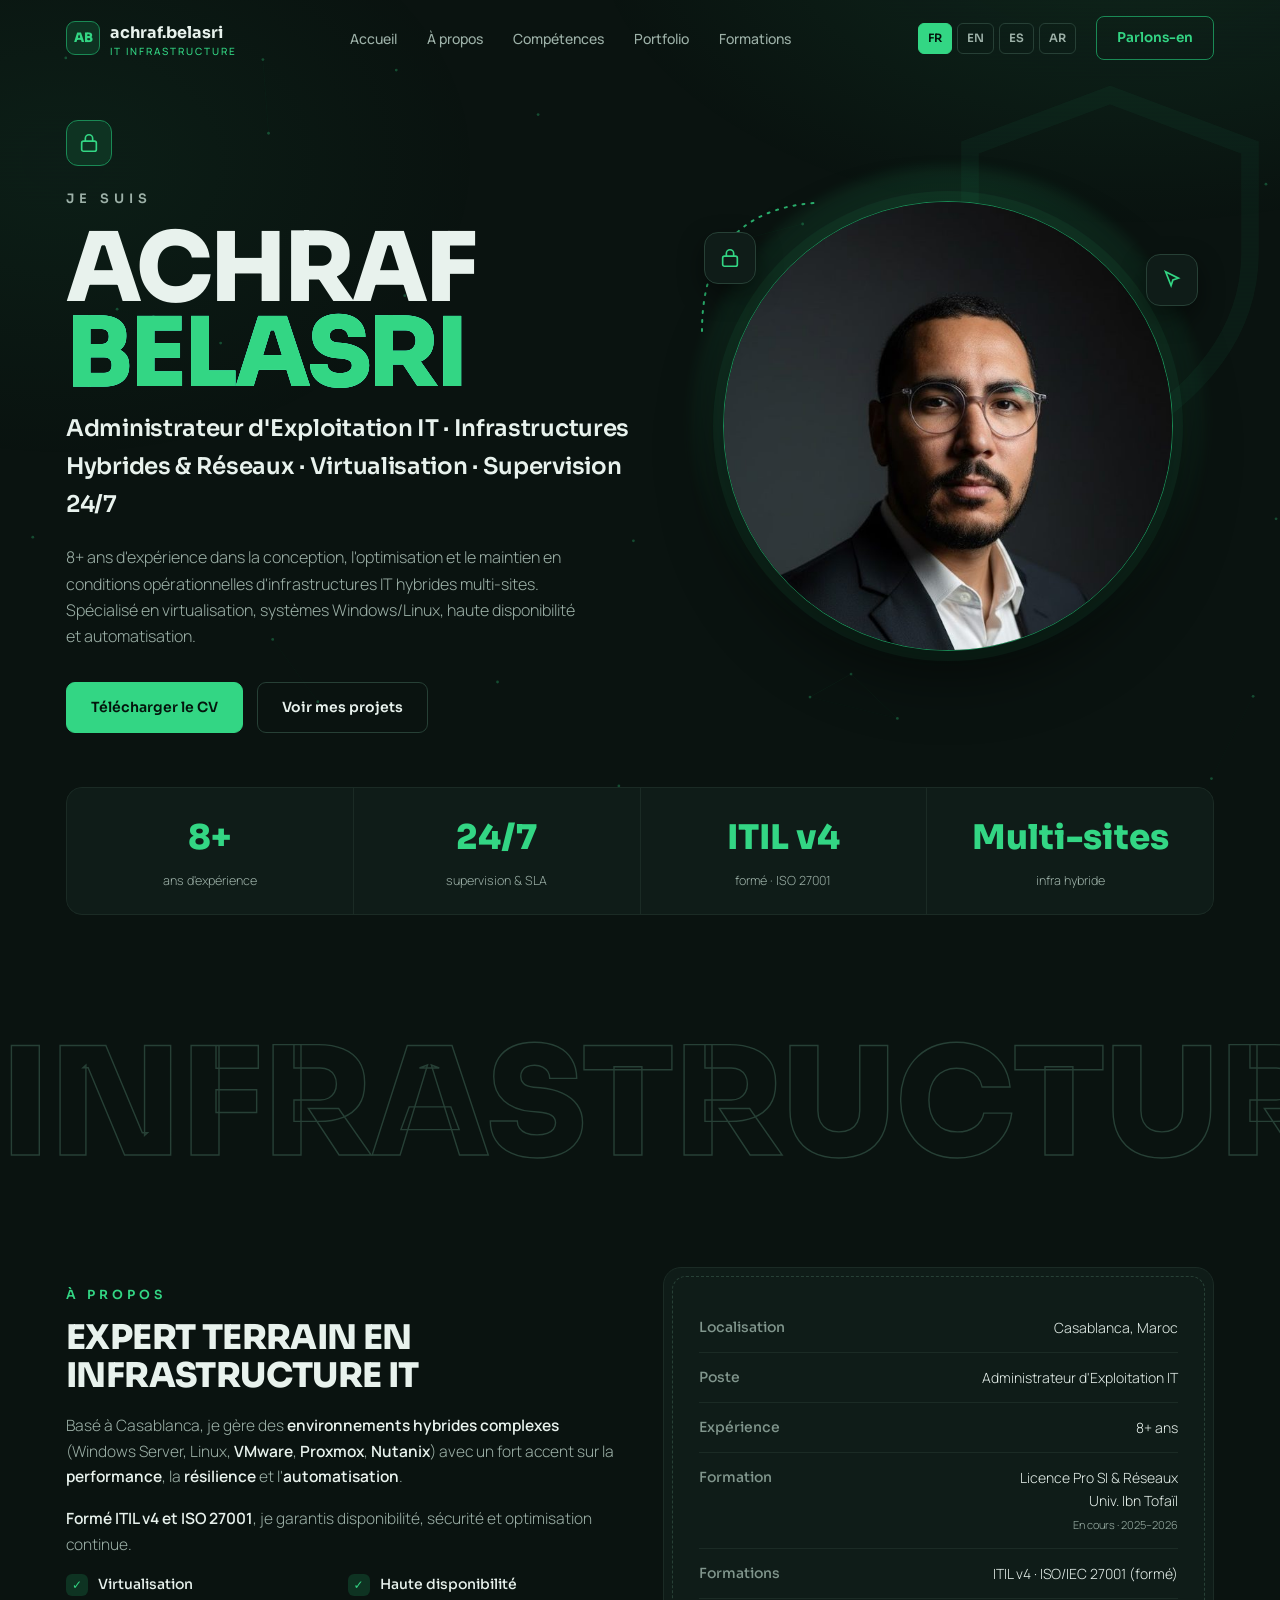
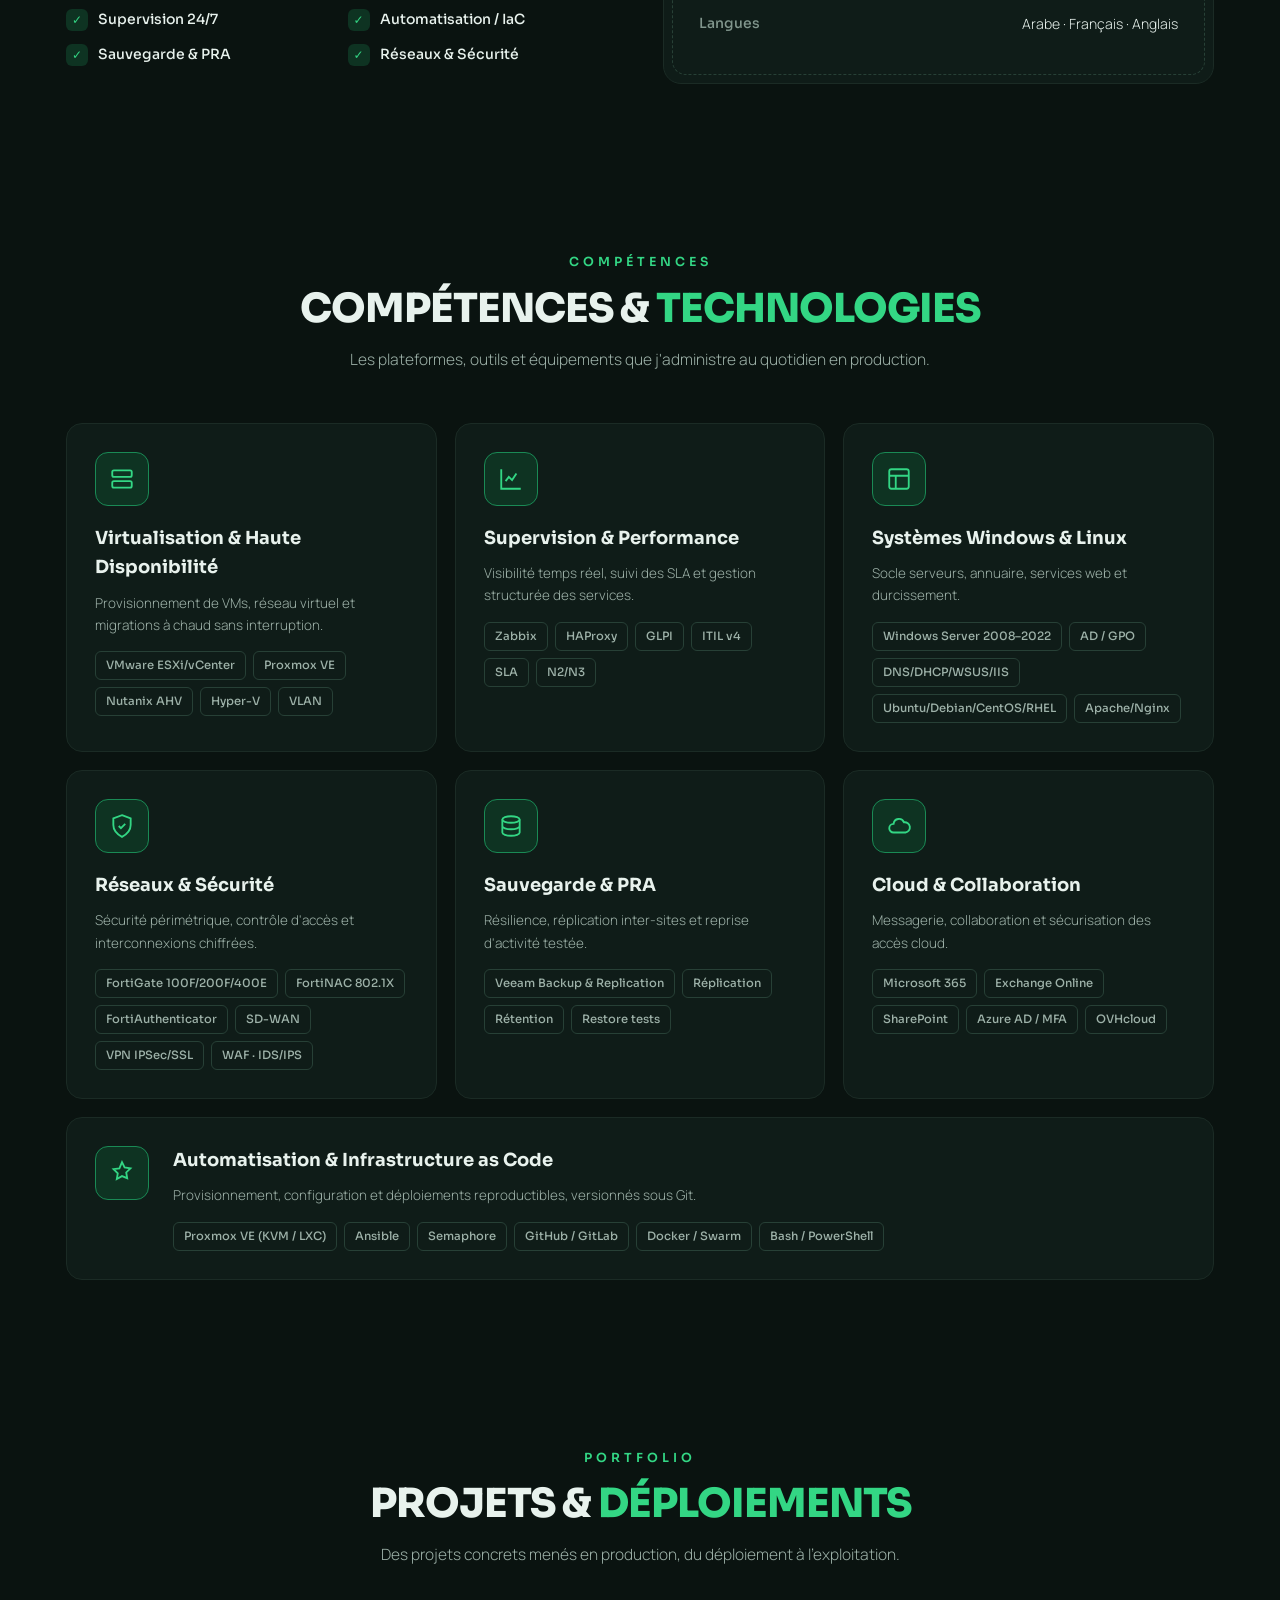
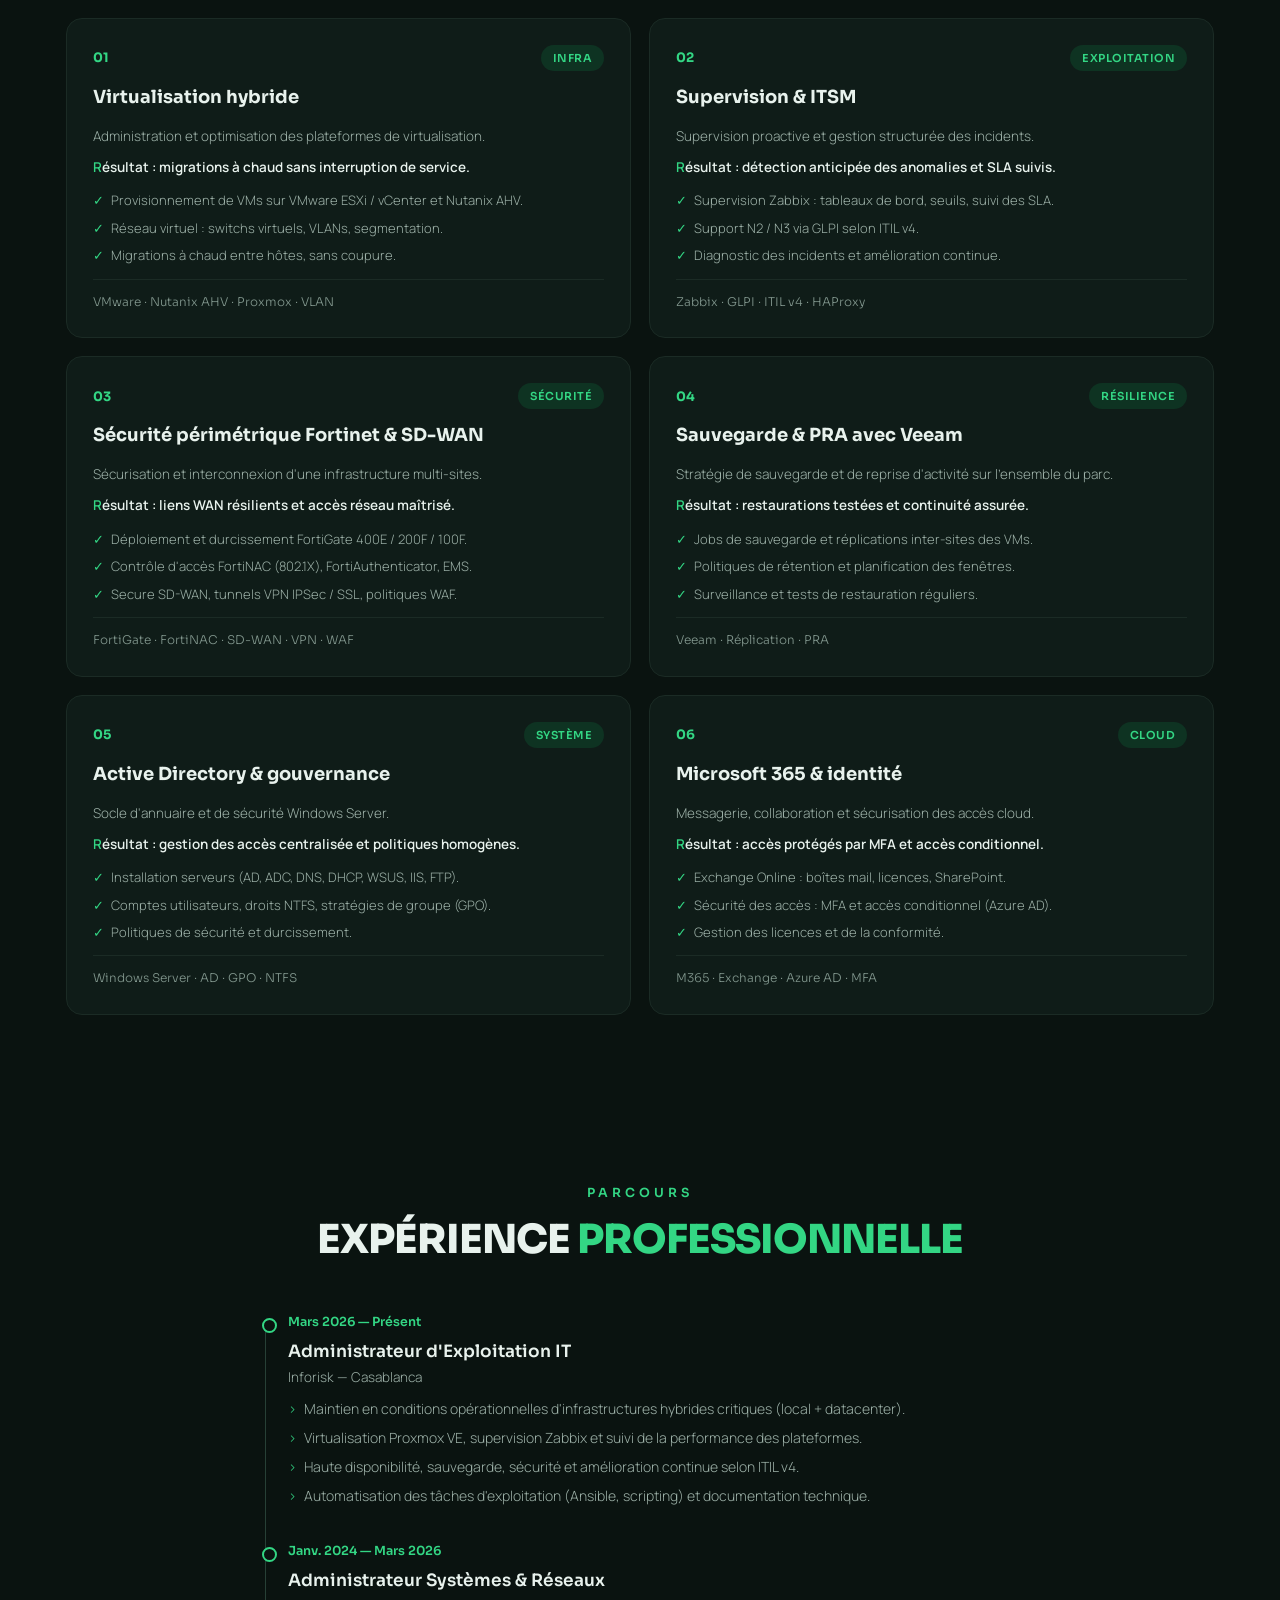
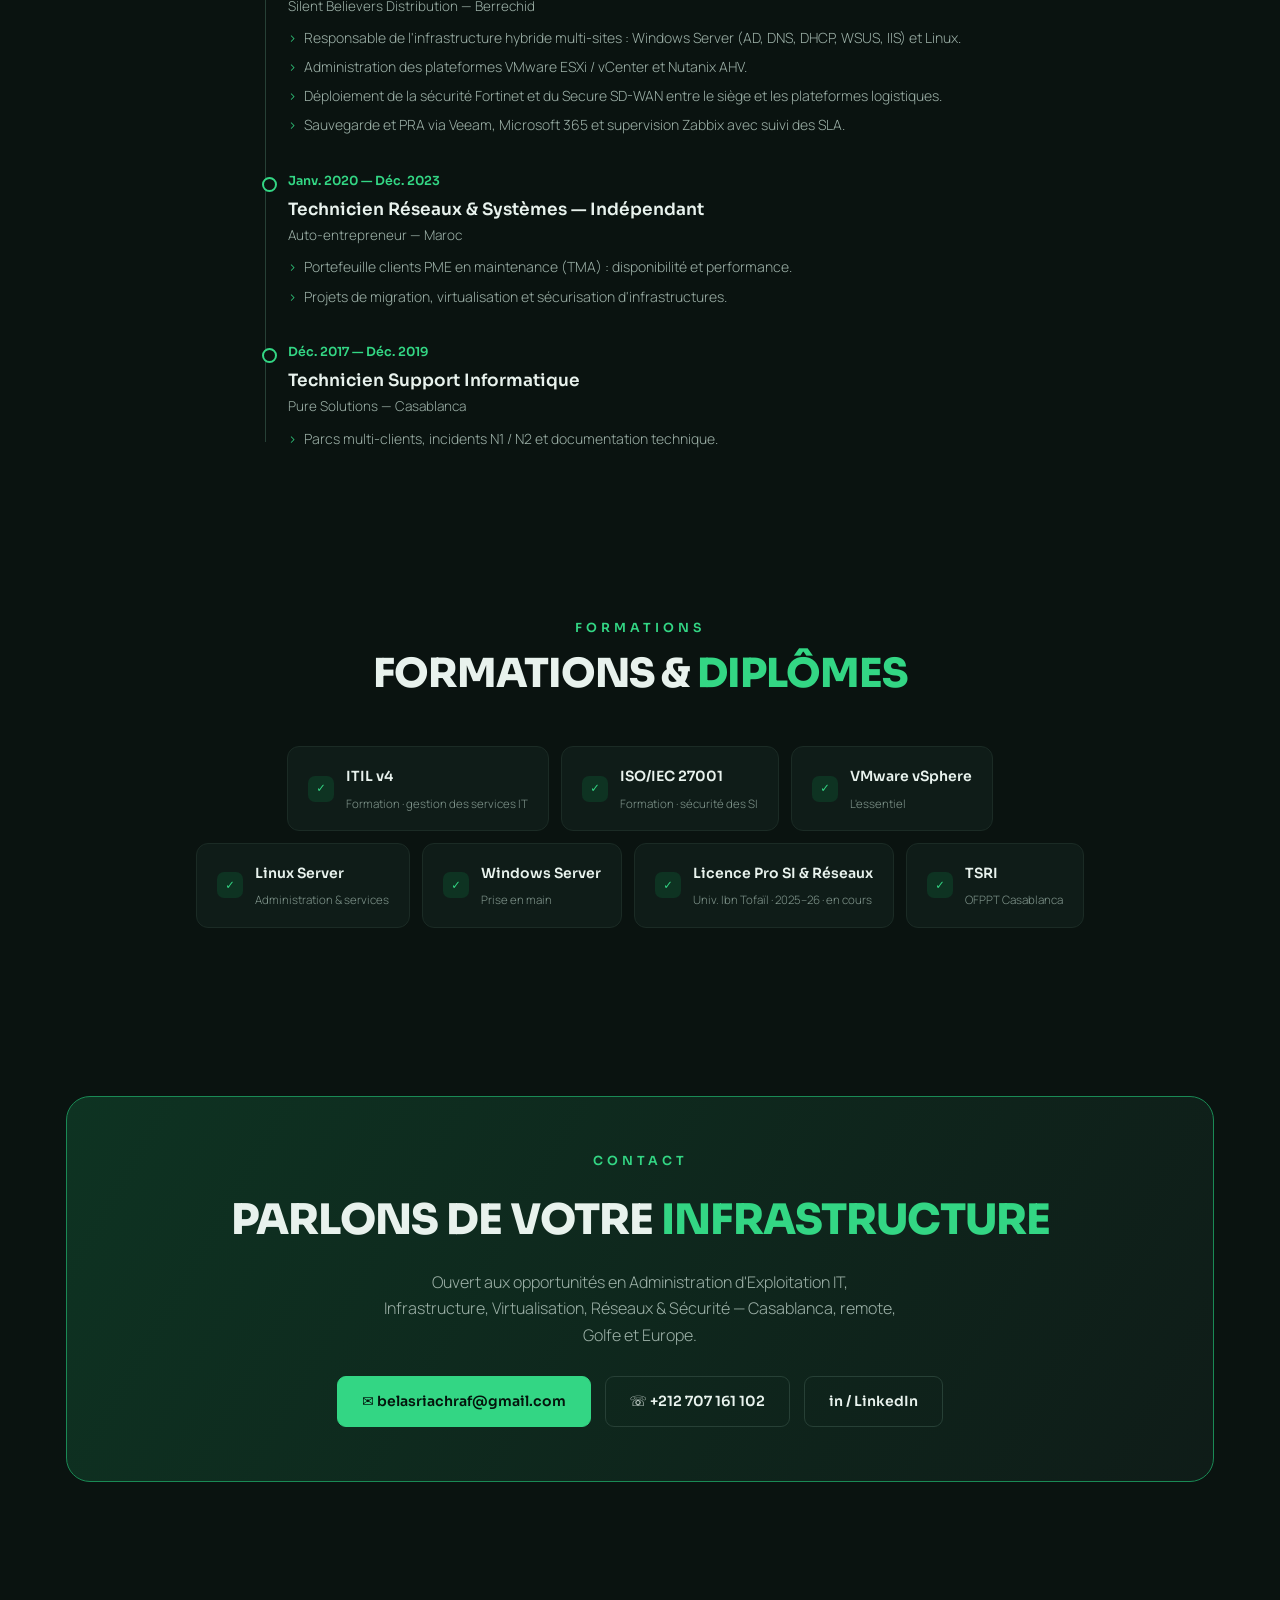
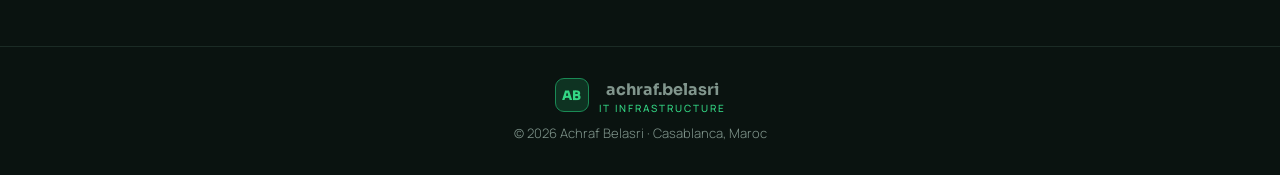
==== commit 3366f2bb: "Restore a lightweight startup animation and optimize layout" ====
--- a/index.html
+++ b/index.html
@@ -28,291 +28,8 @@
 <link rel="preconnect" href="https://fonts.gstatic.com" crossorigin />
 <link href="https://fonts.googleapis.com/css2?family=Sora:wght@400;500;600;700;800&family=Manrope:wght@300;400;500;600;700&display=swap" rel="stylesheet" />
 
-<style>
-  :root{
-    --bg:#0a1310;--bg-2:#0c1714;--panel:#0f1c18;--panel-2:#11211b;--line:#1b2b25;--line-2:#274036;
-    --fg:#e8f2ed;--fg-dim:#9db1a8;--fg-faint:#637a70;
-    --green:#33d684;--green-2:#62f0a6;--green-dim:#1a8a55;--green-deep:#0e3322;
-    --disp:'Sora',system-ui,sans-serif;--sans:'Manrope',system-ui,sans-serif;--maxw:1200px;
-  }
-  *{margin:0;padding:0;box-sizing:border-box}
-  html{scroll-behavior:smooth}
-  body{background:var(--bg);color:var(--fg);font-family:var(--sans);font-weight:300;line-height:1.65;-webkit-font-smoothing:antialiased;overflow-x:hidden}
-  body::before{content:"";position:fixed;inset:0;z-index:0;pointer-events:none;background:radial-gradient(900px 500px at 88% -8%,rgba(51,214,132,.10),transparent 60%),radial-gradient(700px 500px at 5% 18%,rgba(51,214,132,.06),transparent 60%)}
-  .wrap{position:relative;z-index:1;max-width:var(--maxw);margin:0 auto;padding:0 26px}
-  a{color:inherit;text-decoration:none}
-  ::selection{background:var(--green);color:#04140c}
-  h1,h2,h3,.disp{font-family:var(--disp)}
-  .grn{color:var(--green)}
-
-  /* NAV */
-  nav{position:fixed;top:0;left:0;right:0;z-index:60;transition:.3s;border-bottom:1px solid transparent}
-  nav.scrolled{background:rgba(10,19,16,.86);backdrop-filter:blur(12px);border-bottom-color:var(--line)}
-  .nav-in{max-width:var(--maxw);margin:0 auto;padding:16px 26px;display:flex;align-items:center;gap:20px}
-  .logo{display:flex;align-items:center;gap:10px;font-family:var(--disp);font-weight:700;font-size:16px}
-  .logo .mark{width:34px;height:34px;border-radius:9px;border:1px solid var(--green-dim);display:flex;align-items:center;justify-content:center;color:var(--green);background:var(--green-deep);font-weight:800;font-size:13px}
-  .logo small{display:block;font-family:var(--sans);font-weight:500;font-size:10px;letter-spacing:2px;color:var(--green);text-transform:uppercase;line-height:1}
-  .nav-links{margin:0 auto;display:flex;gap:30px;font-size:14px;font-weight:500}
-  .nav-links a{color:var(--fg-dim);transition:.2s}
-  .nav-links a:hover{color:var(--green)}
-  .talk{font-family:var(--disp);font-weight:600;font-size:13.5px;padding:10px 20px;border-radius:8px;border:1px solid var(--green-dim);color:var(--green);transition:.2s}
-  .talk:hover{background:var(--green);color:#04140c;box-shadow:0 8px 26px rgba(51,214,132,.3)}
-  @media(max-width:880px){.nav-links{display:none}}
-
-  /* HERO */
-  header{min-height:100vh;display:flex;align-items:center;padding:120px 0 60px;position:relative}
-  .shield-bg{position:absolute;top:60px;right:-40px;width:420px;height:420px;z-index:0;opacity:.05;color:var(--green)}
-  .hero{display:grid;grid-template-columns:1.05fr .95fr;gap:30px;width:100%;align-items:center;position:relative;z-index:1}
-  @media(max-width:900px){.hero{grid-template-columns:1fr;gap:46px}}
-  .lockbadge{width:46px;height:46px;border-radius:12px;background:var(--green-deep);border:1px solid var(--green-dim);display:flex;align-items:center;justify-content:center;color:var(--green);margin-bottom:22px}
-  .eyebrow{font-family:var(--disp);font-weight:600;letter-spacing:5px;font-size:13px;color:var(--fg-dim);text-transform:uppercase;margin-bottom:18px}
-  h1.name{font-weight:800;font-size:clamp(48px,8.6vw,96px);line-height:.88;letter-spacing:-3px;margin-bottom:14px;text-transform:uppercase}
-  .subrole{font-family:var(--disp);font-weight:600;font-size:clamp(16px,2.3vw,23px);color:var(--fg);letter-spacing:-.3px;margin-bottom:20px}
-  .lede{max-width:520px;font-size:16px;color:var(--fg-dim);margin-bottom:32px}
-  .cta{display:flex;gap:14px;flex-wrap:wrap}
-  .btn{font-family:var(--disp);font-size:14px;font-weight:600;padding:13px 24px;border-radius:9px;border:1px solid var(--line-2);color:var(--fg);transition:.2s;display:inline-flex;align-items:center;gap:9px;cursor:pointer}
-  .btn:hover{border-color:var(--green);color:var(--green);transform:translateY(-2px)}
-  .btn.primary{background:var(--green);color:#04140c;border-color:var(--green)}
-  .btn.primary:hover{background:var(--green-2);color:#04140c;box-shadow:0 10px 30px rgba(51,214,132,.32)}
-
-  /* HERO VISUAL */
-  .visual{position:relative;display:flex;flex-direction:column;justify-content:center;align-items:center;gap:10px;min-height:540px}
-  .radar-card{width:300px;max-width:86vw}
-  .blob{position:absolute;width:520px;height:520px;max-width:96vw;border-radius:50%;background:radial-gradient(circle at 50% 42%,rgba(51,214,132,.34),rgba(51,214,132,.07) 58%,transparent 72%);filter:blur(6px);animation:float 7s ease-in-out infinite}
-  .photo-ring{position:relative;width:450px;height:450px;max-width:86vw;border-radius:50%;overflow:hidden;border:1.5px solid var(--green-dim);box-shadow:0 0 0 10px rgba(51,214,132,.06),0 24px 60px rgba(0,0,0,.5);z-index:2}
-  .photo-ring img{width:100%;height:100%;object-fit:cover;object-position:center top}
-  .dotline{position:absolute;top:6%;left:2%;width:150px;height:150px;z-index:1;color:var(--green);opacity:.8}
-  .ic-badge{position:absolute;width:52px;height:52px;border-radius:14px;background:var(--panel);border:1px solid var(--line-2);display:flex;align-items:center;justify-content:center;color:var(--green);box-shadow:0 10px 26px rgba(0,0,0,.45);z-index:3}
-  .ic-tl{top:14%;left:4%;animation:float 5s ease-in-out infinite}
-  .ic-tr{top:18%;right:3%;animation:float 6s ease-in-out infinite .5s}
-  @keyframes float{0%,100%{transform:translateY(0)}50%{transform:translateY(-12px)}}
-
-  /* STATS STRIP */
-  .stats{display:grid;grid-template-columns:repeat(4,1fr);gap:1px;background:var(--line);border:1px solid var(--line);border-radius:16px;overflow:hidden;margin-top:54px}
-  .stat{background:var(--panel);padding:22px 18px;text-align:center}
-  .stat .v{font-family:var(--disp);font-weight:800;font-size:clamp(24px,4vw,34px);color:var(--green)}
-  .stat .l{font-size:12.5px;color:var(--fg-dim);margin-top:5px}
-  @media(max-width:720px){.stats{grid-template-columns:repeat(2,1fr)}}
-
-  /* OUTLINE BAND */
-  .band{padding:60px 0 10px;text-align:center;overflow:hidden}
-  .outline-text{font-family:var(--disp);font-weight:800;font-size:clamp(40px,12vw,150px);line-height:.92;letter-spacing:-2px;color:transparent;-webkit-text-stroke:1.4px var(--line-2);text-transform:uppercase;white-space:nowrap}
-  .outline-text .on{-webkit-text-stroke:1.4px var(--green-dim)}
-
-  /* SECTIONS */
-  section{padding:84px 0;position:relative}
-  .head{text-align:center;max-width:680px;margin:0 auto 50px}
-  .tagline{font-family:var(--disp);font-weight:600;letter-spacing:4px;font-size:12.5px;color:var(--green);text-transform:uppercase;margin-bottom:14px}
-  .head h2{font-weight:800;font-size:clamp(26px,4.4vw,40px);letter-spacing:-1px;text-transform:uppercase;line-height:1.1}
-  .head p{color:var(--fg-dim);font-size:15.5px;margin-top:16px}
-
-  /* ABOUT */
-  .about{display:grid;grid-template-columns:1fr 1fr;gap:46px;align-items:center}
-  @media(max-width:860px){.about{grid-template-columns:1fr;gap:30px}}
-  .about h2{font-weight:800;font-size:clamp(24px,3.8vw,34px);letter-spacing:-.6px;text-transform:uppercase;margin-bottom:18px;line-height:1.12}
-  .about p{color:var(--fg-dim);font-size:15.5px;margin-bottom:16px}
-  .about p strong{color:var(--fg);font-weight:600}
-  .checks{list-style:none;display:grid;grid-template-columns:1fr 1fr;gap:12px;margin-top:8px}
-  .checks li{display:flex;align-items:center;gap:10px;font-family:var(--disp);font-weight:500;font-size:14px;color:var(--fg)}
-  .checks li .c{width:22px;height:22px;border-radius:6px;background:var(--green-deep);color:var(--green);display:flex;align-items:center;justify-content:center;font-size:12px;flex:none}
-  .about-card{background:var(--panel);border:1px solid var(--line);border-radius:18px;padding:8px}
-  .about-card .inner{border:1px dashed var(--line-2);border-radius:14px;padding:26px}
-  .fact{display:flex;justify-content:space-between;gap:14px;padding:13px 0;border-bottom:1px solid var(--line);font-size:14px}
-  .fact:last-child{border-bottom:0}
-  .fact .k{color:var(--fg-faint);font-family:var(--disp);font-weight:500}
-  .fact .v{color:var(--fg);text-align:right}
-
-  /* SERVICES */
-  .grid3{display:grid;grid-template-columns:repeat(3,1fr);gap:18px}
-  @media(max-width:920px){.grid3{grid-template-columns:repeat(2,1fr)}}
-  @media(max-width:600px){.grid3{grid-template-columns:1fr}}
-  .scard{background:var(--panel);border:1px solid var(--line);border-radius:16px;padding:28px;transition:.25s}
-  .scard:hover{border-color:var(--green-dim);transform:translateY(-5px);background:var(--panel-2)}
-  .sico{width:54px;height:54px;border-radius:13px;background:var(--green-deep);border:1px solid var(--green-dim);display:flex;align-items:center;justify-content:center;color:var(--green);margin-bottom:18px}
-  .scard h3{font-weight:700;font-size:18px;margin-bottom:9px}
-  .scard p{font-size:13.5px;color:var(--fg-dim);margin-bottom:15px}
-  .scard.wide{grid-column:1/-1;display:flex;gap:24px;align-items:flex-start}
-  .scard.wide .sico{margin-bottom:0;flex:none}
-  @media(max-width:600px){.scard.wide{flex-direction:column;gap:14px}}
-  .tags{display:flex;flex-wrap:wrap;gap:7px}
-  .tag{font-size:11.5px;font-family:var(--disp);font-weight:500;color:var(--fg-dim);border:1px solid var(--line-2);border-radius:6px;padding:4px 10px;transition:.18s}
-  .tag:hover{color:var(--green);border-color:var(--green)}
-
-  /* PORTFOLIO */
-  .grid2{display:grid;grid-template-columns:repeat(2,1fr);gap:18px}
-  @media(max-width:820px){.grid2{grid-template-columns:1fr}}
-  .pcard{background:var(--panel);border:1px solid var(--line);border-radius:16px;padding:26px;display:flex;flex-direction:column;gap:12px;transition:.25s;position:relative;overflow:hidden}
-  .pcard::after{content:"";position:absolute;top:0;left:0;width:100%;height:3px;background:linear-gradient(90deg,var(--green),transparent);transform:scaleX(0);transform-origin:left;transition:transform .3s}
-  .pcard:hover{border-color:var(--green-dim);transform:translateY(-5px)}
-  .pcard:hover::after{transform:scaleX(1)}
-  .pc-top{display:flex;justify-content:space-between;align-items:center}
-  .pc-no{font-family:var(--disp);font-weight:700;font-size:13px;color:var(--green)}
-  .pc-badge{font-family:var(--disp);font-size:11px;font-weight:600;color:var(--green);background:var(--green-deep);border-radius:20px;padding:4px 12px;text-transform:uppercase;letter-spacing:.5px}
-  .pcard h3{font-weight:700;font-size:18px}
-  .pcard .ctx{font-size:13.5px;color:var(--fg-dim)}
-  .pcard ul{list-style:none;display:flex;flex-direction:column;gap:6px}
-  .pcard li{font-size:13px;color:var(--fg-dim);padding-left:18px;position:relative}
-  .pcard li::before{content:"\2713";position:absolute;left:0;color:var(--green)}
-  .pcard .st{font-family:var(--disp);font-size:12px;color:var(--fg-faint);margin-top:auto;padding-top:12px;border-top:1px solid var(--line)}
-
-  /* TIMELINE */
-  .tl{max-width:760px;margin:0 auto;position:relative;padding-left:28px}
-  .tl::before{content:"";position:absolute;left:5px;top:8px;bottom:8px;width:1px;background:var(--line-2)}
-  .tlitem{position:relative;padding-bottom:34px}
-  .tlitem:last-child{padding-bottom:0}
-  .tlitem::before{content:"";position:absolute;left:-26px;top:6px;width:11px;height:11px;border-radius:50%;background:var(--bg);border:2px solid var(--green)}
-  .tldate{font-family:var(--disp);font-weight:600;font-size:12.5px;color:var(--green);margin-bottom:5px}
-  .tlrole{font-family:var(--disp);font-weight:600;font-size:17px}
-  .tlorg{font-size:13.5px;color:var(--fg-dim);margin-bottom:9px}
-  .tlitem ul{list-style:none;display:flex;flex-direction:column;gap:6px}
-  .tlitem li{font-size:14px;color:var(--fg-dim);padding-left:16px;position:relative}
-  .tlitem li::before{content:"\203A";position:absolute;left:0;color:var(--green)}
-
-  /* CERTS */
-  .mods{display:flex;flex-wrap:wrap;gap:12px;justify-content:center;max-width:920px;margin:0 auto}
-  .mod{background:var(--panel);border:1px solid var(--line);border-radius:12px;padding:15px 20px;display:flex;align-items:center;gap:12px;transition:.2s}
-  .mod:hover{border-color:var(--green-dim);transform:translateY(-3px)}
-  .mod .chk{width:26px;height:26px;border-radius:7px;background:var(--green-deep);color:var(--green);display:flex;align-items:center;justify-content:center;flex:none}
-  .mod b{font-family:var(--disp);font-weight:600;font-size:14px}
-  .mod span{font-size:11.5px;color:var(--fg-faint)}
-
-  /* CONTACT */
-  .cta-band{background:linear-gradient(120deg,var(--green-deep),var(--panel));border:1px solid var(--green-dim);border-radius:24px;padding:54px 40px;text-align:center;position:relative;overflow:hidden}
-  .cta-band h2{font-weight:800;font-size:clamp(26px,4.4vw,42px);letter-spacing:-1px;text-transform:uppercase;margin-bottom:14px}
-  .cta-band p{color:var(--fg-dim);max-width:520px;margin:0 auto 28px;font-size:16px}
-  .cta-band .cta{justify-content:center}
-
-  footer{border-top:1px solid var(--line);margin-top:80px;padding:30px 0;text-align:center;font-size:13px;color:var(--fg-faint)}
-  footer .logo{justify-content:center;margin-bottom:10px}
-
-  .reveal{opacity:0;transform:translateY(26px);transition:opacity .7s cubic-bezier(.2,.7,.2,1),transform .7s cubic-bezier(.2,.7,.2,1)}
-  .reveal.in{opacity:1;transform:none}
-  .stagger>*{opacity:0;transform:translateY(20px);transition:opacity .6s,transform .6s}
-  .stagger.in>*{opacity:1;transform:none}
-  .stagger.in>*:nth-child(1){transition-delay:.05s}.stagger.in>*:nth-child(2){transition-delay:.11s}
-  .stagger.in>*:nth-child(3){transition-delay:.17s}.stagger.in>*:nth-child(4){transition-delay:.23s}
-  .stagger.in>*:nth-child(5){transition-delay:.29s}.stagger.in>*:nth-child(6){transition-delay:.35s}
-  @media(prefers-reduced-motion:reduce){.reveal,.stagger>*{opacity:1;transform:none;transition:none}.blob,.ic-tl,.ic-tr{animation:none}}
-
-  /* ===== TERMINAL / SOC LAYER (inspiré du thème hacker) ===== */
-  .mono{font-family:ui-monospace,'SF Mono',Menlo,monospace}
-
-  /* MESH BACKGROUND (réseau animé) */
-  #mesh{position:fixed;inset:0;z-index:0;pointer-events:none;opacity:.55}
-
-  /* scanlines discrètes globales */
-  body::after{content:"";position:fixed;inset:0;z-index:0;pointer-events:none;background:repeating-linear-gradient(0deg,transparent 0,transparent 2px,rgba(0,0,0,.16) 3px,transparent 4px);opacity:.4;mix-blend-mode:multiply}
-
-  /* BOOT SEQUENCE */
-  #boot{position:fixed;inset:0;z-index:200;background:#04100a;display:flex;align-items:center;justify-content:center;transition:opacity .5s}
-  #boot.hidden{opacity:0;pointer-events:none}
-  .boot-box{font-family:ui-monospace,monospace;font-size:13.5px;line-height:1.95;width:min(660px,90vw);color:var(--fg-dim)}
-  .boot-box .ok{color:var(--green)}
-  .boot-box .grant{color:var(--green-2);font-weight:700;text-shadow:0 0 12px rgba(51,214,132,.6)}
-  .boot-box .blink{display:inline-block;width:8px;height:15px;background:var(--green);vertical-align:-2px;animation:bk 1s steps(1) infinite}
-  @keyframes bk{50%{opacity:0}}
-  .boot-skip{position:fixed;bottom:24px;right:24px;font-family:ui-monospace,monospace;font-size:11px;color:var(--fg-faint);border:1px solid var(--line-2);border-radius:6px;padding:6px 12px;cursor:pointer}
-
-  /* STATUS PILL dans la nav */
-  .sysok{display:inline-flex;align-items:center;gap:8px;font-family:ui-monospace,monospace;font-size:11.5px;color:var(--green);border:1px solid var(--green-dim);border-radius:100px;padding:4px 12px}
-  .dot{width:7px;height:7px;border-radius:50%;background:var(--green);box-shadow:0 0 8px var(--green);animation:pulse 2s infinite}
-  @keyframes pulse{0%{box-shadow:0 0 0 0 rgba(51,214,132,.5)}70%{box-shadow:0 0 0 7px rgba(51,214,132,0)}100%{box-shadow:0 0 0 0 rgba(51,214,132,0)}}
-  .sys-clock{margin-left:14px;font-family:ui-monospace,monospace;font-size:12px;color:var(--fg-dim)}
-  .sys-clock b{color:var(--fg)}
-  @media(max-width:880px){.sys-clock{display:none}}
-
-  /* GLITCH sur le nom */
-  .glitch{position:relative;display:inline-block}
-  .glitch::before,.glitch::after{content:attr(data-text);position:absolute;left:0;top:0;width:100%;height:100%;overflow:hidden;color:var(--green)}
-  .glitch::before{color:var(--green-2);z-index:-1;animation:glA 3s infinite linear alternate-reverse}
-  .glitch::after{color:#1fe3ff;z-index:-2;animation:glB 2.4s infinite linear alternate-reverse}
-  @keyframes glA{0%{clip-path:inset(0 0 85% 0);transform:translate(-2px,-1px)}20%{clip-path:inset(40% 0 40% 0);transform:translate(2px,1px)}40%{clip-path:inset(80% 0 5% 0);transform:translate(-1px,1px)}60%{clip-path:inset(10% 0 70% 0);transform:translate(2px,-1px)}80%{clip-path:inset(55% 0 25% 0);transform:translate(-2px,1px)}100%{clip-path:inset(20% 0 60% 0);transform:translate(1px,0)}}
-  @keyframes glB{0%{clip-path:inset(60% 0 20% 0);transform:translate(2px,1px)}25%{clip-path:inset(20% 0 60% 0);transform:translate(-2px,-1px)}50%{clip-path:inset(75% 0 5% 0);transform:translate(1px,1px)}75%{clip-path:inset(30% 0 45% 0);transform:translate(-1px,-1px)}100%{clip-path:inset(50% 0 35% 0);transform:translate(2px,0)}}
-
-  /* FRAPPE du rôle */
-  .typedrole{font-family:ui-monospace,monospace;font-size:clamp(13px,1.9vw,16px);color:var(--green);margin-bottom:18px;min-height:1.4em;letter-spacing:.3px}
-  .typedrole .cur{display:inline-block;width:8px;height:1.05em;background:var(--green);margin-left:2px;transform:translateY(2px);animation:bk 1.1s steps(1) infinite}
-
-  /* PHOTO SCAN overlay sur l'anneau */
-  .photo-ring .scan-tint{position:absolute;inset:0;z-index:2;pointer-events:none;background:linear-gradient(155deg,rgba(51,214,132,.18),transparent 48%);mix-blend-mode:screen;border-radius:50%}
-  .photo-ring .scan-lines{position:absolute;inset:0;z-index:2;pointer-events:none;background:repeating-linear-gradient(0deg,transparent 0,transparent 2px,rgba(51,214,132,.06) 3px,transparent 4px);border-radius:50%}
-  .photo-ring .scan-bar{position:absolute;left:0;right:0;height:70px;z-index:3;pointer-events:none;background:linear-gradient(180deg,transparent,rgba(51,214,132,.28),transparent);animation:scanmove 3.4s ease-in-out infinite}
-  @keyframes scanmove{0%{top:-70px}100%{top:100%}}
-  .photo-cap{position:absolute;left:0;right:0;bottom:0;display:flex;align-items:center;gap:8px;justify-content:center;padding:14px 14px 24px;font-family:ui-monospace,monospace;font-size:10.5px;letter-spacing:.5px;color:var(--green);background:linear-gradient(0deg,rgba(4,16,10,.92),transparent);z-index:4}
-
-  /* THREAT RADAR */
-  .radar-card{background:var(--panel);border:1px solid var(--line);border-radius:16px;overflow:hidden;margin-top:18px}
-  .radar-head{display:flex;align-items:center;gap:9px;padding:11px 16px;border-bottom:1px solid var(--line);font-family:ui-monospace,monospace;font-size:11.5px;color:var(--fg-dim)}
-  .radar-head .lights{display:flex;gap:6px}
-  .radar-head .lights i{width:9px;height:9px;border-radius:50%;display:block}
-  .l-r{background:#ff5f57}.l-y{background:#febc2e}.l-g{background:#28c840}
-  .radar-head .rt{margin-left:6px;color:var(--fg)}
-  .radar-body{padding:18px;display:flex;justify-content:center}
-  .radar{position:relative;width:150px;height:150px;border-radius:50%;background:radial-gradient(circle,rgba(51,214,132,.07),transparent 70%);border:1px solid var(--line-2)}
-  .radar::before{content:"";position:absolute;inset:26px;border:1px solid var(--line-2);border-radius:50%}
-  .radar::after{content:"";position:absolute;inset:58px;border:1px solid var(--line-2);border-radius:50%}
-  .radar .cr,.radar .cr2{position:absolute;background:var(--line-2)}
-  .radar .cr{left:50%;top:0;width:1px;height:100%;transform:translateX(-.5px)}
-  .radar .cr2{top:50%;left:0;height:1px;width:100%;transform:translateY(-.5px)}
-  .radar .sweep{position:absolute;inset:0;border-radius:50%;background:conic-gradient(from 0deg,rgba(51,214,132,.5),rgba(51,214,132,0) 60deg,transparent 360deg);animation:spin 3s linear infinite}
-  @keyframes spin{to{transform:rotate(360deg)}}
-  .radar .blip{position:absolute;width:6px;height:6px;border-radius:50%;background:var(--green);box-shadow:0 0 8px var(--green);animation:bp 3s infinite}
-  .radar .b1{top:36px;left:98px;animation-delay:.4s}
-  .radar .b2{top:100px;left:50px;animation-delay:1.6s}
-  .radar .b3{top:64px;left:32px;background:var(--green-2);box-shadow:0 0 8px var(--green-2);animation-delay:2.4s}
-  @keyframes bp{0%,100%{opacity:.25}50%{opacity:1}}
-  .radar-gauges{display:grid;grid-template-columns:repeat(3,1fr);gap:1px;background:var(--line);border-top:1px solid var(--line)}
-  .rg{background:var(--panel);padding:12px 8px;text-align:center}
-  .rg .gv{font-family:ui-monospace,monospace;font-weight:700;font-size:18px;color:var(--green)}
-  .rg .gl{font-size:10px;color:var(--fg-faint);margin-top:3px;font-family:ui-monospace,monospace}
-
-  @media(prefers-reduced-motion:reduce){.glitch::before,.glitch::after,.dot,.radar .sweep,.radar .blip,.scan-bar,.typedrole .cur{animation:none}#mesh{display:none}}
-
-  /* language switcher */
-  .langs{display:flex;gap:5px;margin-inline-start:14px}
-  .langs a{font-family:var(--disp);font-size:11.5px;font-weight:600;padding:5px 9px;border-radius:6px;border:1px solid var(--line-2);color:var(--fg-dim);transition:.18s}
-  .langs a:hover{color:var(--green);border-color:var(--green)}
-  .langs a.on{background:var(--green);color:#04140c;border-color:var(--green)}
-  @media(max-width:560px){.langs a{padding:4px 7px;font-size:11px}}
-
-#mesh{position:fixed;inset:0;z-index:0;pointer-events:none;opacity:.55}
-  #boot{position:fixed;inset:0;z-index:200;background:#04100a;display:flex;align-items:center;justify-content:center;transition:opacity .5s}
-  #boot.hidden{opacity:0;pointer-events:none}
-  .boot-box{font-family:ui-monospace,monospace;font-size:13.5px;line-height:1.95;width:min(660px,90vw);color:var(--fg-dim)}
-  .boot-box .ok{color:var(--green)}
-  .boot-box .grant{color:var(--green-2);font-weight:700;text-shadow:0 0 12px rgba(51,214,132,.6)}
-  .boot-box .blink{display:inline-block;width:8px;height:15px;background:var(--green);vertical-align:-2px;animation:bk 1s steps(1) infinite}
-  @keyframes bk{50%{opacity:0}}
-  .boot-skip{position:fixed;bottom:24px;right:24px;font-family:ui-monospace,monospace;font-size:11px;color:var(--fg-faint);border:1px solid var(--line-2);border-radius:6px;padding:6px 12px;cursor:pointer}
-  .glitch{position:relative;display:inline-block}
-  .glitch::before,.glitch::after{content:attr(data-text);position:absolute;left:0;top:0;width:100%;height:100%;overflow:hidden;color:var(--green)}
-  .glitch::before{color:var(--green-2);z-index:-1;animation:glA 3s infinite linear alternate-reverse}
-  .glitch::after{color:#1fe3ff;z-index:-2;animation:glB 2.4s infinite linear alternate-reverse}
-  @keyframes glA{0%{clip-path:inset(0 0 85% 0);transform:translate(-2px,-1px)}20%{clip-path:inset(40% 0 40% 0);transform:translate(2px,1px)}40%{clip-path:inset(80% 0 5% 0);transform:translate(-1px,1px)}60%{clip-path:inset(10% 0 70% 0);transform:translate(2px,-1px)}80%{clip-path:inset(55% 0 25% 0);transform:translate(-2px,1px)}100%{clip-path:inset(20% 0 60% 0);transform:translate(1px,0)}}
-  @keyframes glB{0%{clip-path:inset(60% 0 20% 0);transform:translate(2px,1px)}25%{clip-path:inset(20% 0 60% 0);transform:translate(-2px,-1px)}50%{clip-path:inset(75% 0 5% 0);transform:translate(1px,1px)}75%{clip-path:inset(30% 0 45% 0);transform:translate(-1px,-1px)}100%{clip-path:inset(50% 0 35% 0);transform:translate(2px,0)}}
-
-  /* ---- RTL adjustments ---- */
-  [dir="rtl"] body{font-family:'Noto Kufi Arabic','Manrope',system-ui,sans-serif}
-  [dir="rtl"] h1,[dir="rtl"] h2,[dir="rtl"] h3,[dir="rtl"] .disp,[dir="rtl"] .logo,
-  [dir="rtl"] .btn,[dir="rtl"] .tagline,[dir="rtl"] .eyebrow,[dir="rtl"] .subrole{font-family:'Noto Kufi Arabic','Sora',system-ui,sans-serif}
-  [dir="rtl"] h1.name,[dir="rtl"] h2,[dir="rtl"] .subrole,[dir="rtl"] .outline-text{letter-spacing:0}
-  [dir="rtl"] .eyebrow{letter-spacing:2px}
-  [dir="rtl"] h1.name{line-height:1.05}
-  [dir="rtl"] .tl{padding-left:0;padding-right:28px}
-  [dir="rtl"] .tl::before{left:auto;right:5px}
-  [dir="rtl"] .tlitem::before{left:auto;right:-26px}
-  [dir="rtl"] .tlitem li{padding-left:0;padding-right:16px}
-  [dir="rtl"] .tlitem li::before{left:auto;right:0;content:"\2039"}
-  [dir="rtl"] .pcard li{padding-left:0;padding-right:18px}
-  [dir="rtl"] .pcard li::before{left:auto;right:0}
-  [dir="rtl"] .fact .v{text-align:left}
-  [dir="rtl"] .dotline{left:auto;right:2%;transform:scaleX(-1)}
-  [dir="rtl"] .ic-tl{left:auto;right:4%}
-  [dir="rtl"] .ic-tr{right:auto;left:3%}
-  [dir="rtl"] .scard::after,[dir="rtl"] .pcard::after{transform-origin:right}
-  [dir="rtl"] .boot-skip{right:auto;left:24px}
-  .boot-box{direction:ltr;text-align:left}
-</style>
+<link rel="stylesheet" href="assets/base.css" />
+<script>document.documentElement.classList.add('js');try{if(sessionStorage.getItem('portfolioIntroSeen'))document.documentElement.classList.add('intro-seen')}catch(e){}</script>
 <link rel="stylesheet" href="assets/improvements.css" />
 <script src="assets/improvements.js" defer></script>
 <noscript><style>.reveal,.stagger>*{opacity:1!important;transform:none!important}</style></noscript>
@@ -320,6 +37,7 @@
 <body>
 
 <canvas id="mesh"></canvas>
+<div class="intro" id="intro" role="status" aria-label="Initialisation du portfolio"><div class="intro-panel"><div class="intro-brand"><span>AB</span><strong>ACHRAF.BELASRI</strong></div><div class="intro-log"><div class="intro-line" style="--intro-index:0"><span aria-hidden="true">[ OK ]</span>INFRASTRUCTURE EN LIGNE</div><div class="intro-line" style="--intro-index:1"><span aria-hidden="true">[ OK ]</span>SYSTÈMES OPÉRATIONNELS</div><div class="intro-line" style="--intro-index:2"><span aria-hidden="true">[ OK ]</span>PROFIL CHARGÉ</div></div><div class="intro-progress" aria-hidden="true"><i></i></div></div><button class="intro-skip" type="button">Passer <kbd>Esc</kbd></button></div>
 
 <nav id="nav" aria-label="Ouvrir le menu">
   <div class="nav-in">
@@ -357,7 +75,7 @@
         <div class="blob"></div>
         <div class="ic-badge ic-tl"><svg width="22" height="22" viewBox="0 0 24 24" fill="none" stroke="currentColor" stroke-width="1.8"><rect x="4" y="10" width="16" height="11" rx="2"/><path d="M8 10V7a4 4 0 0 1 8 0v3"/></svg></div>
         <div class="ic-badge ic-tr"><svg width="22" height="22" viewBox="0 0 24 24" fill="none" stroke="currentColor" stroke-width="1.8"><path d="M5 3l14 7-6 2-2 6-6-15z"/></svg></div>
-        <div class="photo-ring"><img src="[data-uri]" alt="Achraf Belasri" /></div>
+        <div class="photo-ring"><img src="assets/portrait.jpg" alt="Achraf Belasri" /></div>
       </div>
     </div>
 
@@ -459,16 +177,24 @@
     var x=c.getContext('2d'),W,H,pts=[];
     function size(){ W=c.width=innerWidth; H=c.height=Math.min(innerHeight,900); }
     size(); addEventListener('resize',size);
-    var N=Math.min(46,Math.floor(innerWidth/34));
+    var N=Math.min(38,Math.floor(innerWidth/42));
     for(var i=0;i<N;i++) pts.push({x:Math.random()*W,y:Math.random()*H,vx:(Math.random()-.5)*.3,vy:(Math.random()-.5)*.3});
+    var meshFrame=0;
     function loop(){
+      if(document.hidden){ meshFrame=0; return; }
       x.clearRect(0,0,W,H);
       for(var i=0;i<pts.length;i++){var p=pts[i];p.x+=p.vx;p.y+=p.vy;if(p.x<0||p.x>W)p.vx*=-1;if(p.y<0||p.y>H)p.vy*=-1;}
       for(var i=0;i<pts.length;i++){for(var j=i+1;j<pts.length;j++){var a=pts[i],b=pts[j],dx=a.x-b.x,dy=a.y-b.y,d=Math.sqrt(dx*dx+dy*dy);if(d<130){x.strokeStyle='rgba(51,214,132,'+(0.12*(1-d/130))+')';x.lineWidth=1;x.beginPath();x.moveTo(a.x,a.y);x.lineTo(b.x,b.y);x.stroke();}}}
       for(var i=0;i<pts.length;i++){x.fillStyle='rgba(51,214,132,.55)';x.beginPath();x.arc(pts[i].x,pts[i].y,1.4,0,6.28);x.fill();}
-      requestAnimationFrame(loop);
+      meshFrame=requestAnimationFrame(loop);
     }
-    loop();
+    function startMesh(){ if(!meshFrame&&!reduce) meshFrame=requestAnimationFrame(loop); }
+    addEventListener('portfolio:start-mesh',startMesh,{once:true});
+    if(document.documentElement.classList.contains('intro-seen')){
+      if('requestIdleCallback' in window) requestIdleCallback(startMesh,{timeout:1500});
+      else setTimeout(startMesh,350);
+    }
+    addEventListener('visibilitychange',function(){ if(!document.hidden&&document.documentElement.classList.contains('intro-seen')) startMesh(); });
   })();
   var io=new IntersectionObserver(function(en){ en.forEach(function(e){ if(e.isIntersecting){ e.target.classList.add('in'); io.unobserve(e.target); } }); },{threshold:.12});
   function kickReveals(){ document.querySelectorAll('.reveal,.stagger').forEach(function(el){ io.observe(el); }); }
--- a/assets/base.css
+++ b/assets/base.css
@@ -0,0 +1,283 @@
+:root{
+    --bg:#0a1310;--bg-2:#0c1714;--panel:#0f1c18;--panel-2:#11211b;--line:#1b2b25;--line-2:#274036;
+    --fg:#e8f2ed;--fg-dim:#9db1a8;--fg-faint:#637a70;
+    --green:#33d684;--green-2:#62f0a6;--green-dim:#1a8a55;--green-deep:#0e3322;
+    --disp:'Sora',system-ui,sans-serif;--sans:'Manrope',system-ui,sans-serif;--maxw:1200px;
+  }
+  *{margin:0;padding:0;box-sizing:border-box}
+  html{scroll-behavior:smooth}
+  body{background:var(--bg);color:var(--fg);font-family:var(--sans);font-weight:300;line-height:1.65;-webkit-font-smoothing:antialiased;overflow-x:hidden}
+  body::before{content:"";position:fixed;inset:0;z-index:0;pointer-events:none;background:radial-gradient(900px 500px at 88% -8%,rgba(51,214,132,.10),transparent 60%),radial-gradient(700px 500px at 5% 18%,rgba(51,214,132,.06),transparent 60%)}
+  .wrap{position:relative;z-index:1;max-width:var(--maxw);margin:0 auto;padding:0 26px}
+  a{color:inherit;text-decoration:none}
+  ::selection{background:var(--green);color:#04140c}
+  h1,h2,h3,.disp{font-family:var(--disp)}
+  .grn{color:var(--green)}
+
+  /* NAV */
+  nav{position:fixed;top:0;left:0;right:0;z-index:60;transition:.3s;border-bottom:1px solid transparent}
+  nav.scrolled{background:rgba(10,19,16,.86);backdrop-filter:blur(12px);border-bottom-color:var(--line)}
+  .nav-in{max-width:var(--maxw);margin:0 auto;padding:16px 26px;display:flex;align-items:center;gap:20px}
+  .logo{display:flex;align-items:center;gap:10px;font-family:var(--disp);font-weight:700;font-size:16px}
+  .logo .mark{width:34px;height:34px;border-radius:9px;border:1px solid var(--green-dim);display:flex;align-items:center;justify-content:center;color:var(--green);background:var(--green-deep);font-weight:800;font-size:13px}
+  .logo small{display:block;font-family:var(--sans);font-weight:500;font-size:10px;letter-spacing:2px;color:var(--green);text-transform:uppercase;line-height:1}
+  .nav-links{margin:0 auto;display:flex;gap:30px;font-size:14px;font-weight:500}
+  .nav-links a{color:var(--fg-dim);transition:.2s}
+  .nav-links a:hover{color:var(--green)}
+  .talk{font-family:var(--disp);font-weight:600;font-size:13.5px;padding:10px 20px;border-radius:8px;border:1px solid var(--green-dim);color:var(--green);transition:.2s}
+  .talk:hover{background:var(--green);color:#04140c;box-shadow:0 8px 26px rgba(51,214,132,.3)}
+  @media(max-width:880px){.nav-links{display:none}}
+
+  /* HERO */
+  header{min-height:100vh;display:flex;align-items:center;padding:120px 0 60px;position:relative}
+  .shield-bg{position:absolute;top:60px;right:-40px;width:420px;height:420px;z-index:0;opacity:.05;color:var(--green)}
+  .hero{display:grid;grid-template-columns:1.05fr .95fr;gap:30px;width:100%;align-items:center;position:relative;z-index:1}
+  @media(max-width:900px){.hero{grid-template-columns:1fr;gap:46px}}
+  .lockbadge{width:46px;height:46px;border-radius:12px;background:var(--green-deep);border:1px solid var(--green-dim);display:flex;align-items:center;justify-content:center;color:var(--green);margin-bottom:22px}
+  .eyebrow{font-family:var(--disp);font-weight:600;letter-spacing:5px;font-size:13px;color:var(--fg-dim);text-transform:uppercase;margin-bottom:18px}
+  h1.name{font-weight:800;font-size:clamp(48px,8.6vw,96px);line-height:.88;letter-spacing:-3px;margin-bottom:14px;text-transform:uppercase}
+  .subrole{font-family:var(--disp);font-weight:600;font-size:clamp(16px,2.3vw,23px);color:var(--fg);letter-spacing:-.3px;margin-bottom:20px}
+  .lede{max-width:520px;font-size:16px;color:var(--fg-dim);margin-bottom:32px}
+  .cta{display:flex;gap:14px;flex-wrap:wrap}
+  .btn{font-family:var(--disp);font-size:14px;font-weight:600;padding:13px 24px;border-radius:9px;border:1px solid var(--line-2);color:var(--fg);transition:.2s;display:inline-flex;align-items:center;gap:9px;cursor:pointer}
+  .btn:hover{border-color:var(--green);color:var(--green);transform:translateY(-2px)}
+  .btn.primary{background:var(--green);color:#04140c;border-color:var(--green)}
+  .btn.primary:hover{background:var(--green-2);color:#04140c;box-shadow:0 10px 30px rgba(51,214,132,.32)}
+
+  /* HERO VISUAL */
+  .visual{position:relative;display:flex;flex-direction:column;justify-content:center;align-items:center;gap:10px;min-height:540px}
+  .radar-card{width:300px;max-width:86vw}
+  .blob{position:absolute;width:520px;height:520px;max-width:96vw;border-radius:50%;background:radial-gradient(circle at 50% 42%,rgba(51,214,132,.34),rgba(51,214,132,.07) 58%,transparent 72%);filter:blur(6px);animation:float 7s ease-in-out infinite}
+  .photo-ring{position:relative;width:450px;height:450px;max-width:86vw;border-radius:50%;overflow:hidden;border:1.5px solid var(--green-dim);box-shadow:0 0 0 10px rgba(51,214,132,.06),0 24px 60px rgba(0,0,0,.5);z-index:2}
+  .photo-ring img{width:100%;height:100%;object-fit:cover;object-position:center top}
+  .dotline{position:absolute;top:6%;left:2%;width:150px;height:150px;z-index:1;color:var(--green);opacity:.8}
+  .ic-badge{position:absolute;width:52px;height:52px;border-radius:14px;background:var(--panel);border:1px solid var(--line-2);display:flex;align-items:center;justify-content:center;color:var(--green);box-shadow:0 10px 26px rgba(0,0,0,.45);z-index:3}
+  .ic-tl{top:14%;left:4%;animation:float 5s ease-in-out infinite}
+  .ic-tr{top:18%;right:3%;animation:float 6s ease-in-out infinite .5s}
+  @keyframes float{0%,100%{transform:translateY(0)}50%{transform:translateY(-12px)}}
+
+  /* STATS STRIP */
+  .stats{display:grid;grid-template-columns:repeat(4,1fr);gap:1px;background:var(--line);border:1px solid var(--line);border-radius:16px;overflow:hidden;margin-top:54px}
+  .stat{background:var(--panel);padding:22px 18px;text-align:center}
+  .stat .v{font-family:var(--disp);font-weight:800;font-size:clamp(24px,4vw,34px);color:var(--green)}
+  .stat .l{font-size:12.5px;color:var(--fg-dim);margin-top:5px}
+  @media(max-width:720px){.stats{grid-template-columns:repeat(2,1fr)}}
+
+  /* OUTLINE BAND */
+  .band{padding:60px 0 10px;text-align:center;overflow:hidden}
+  .outline-text{font-family:var(--disp);font-weight:800;font-size:clamp(40px,12vw,150px);line-height:.92;letter-spacing:-2px;color:transparent;-webkit-text-stroke:1.4px var(--line-2);text-transform:uppercase;white-space:nowrap}
+  .outline-text .on{-webkit-text-stroke:1.4px var(--green-dim)}
+
+  /* SECTIONS */
+  section{padding:84px 0;position:relative}
+  .head{text-align:center;max-width:680px;margin:0 auto 50px}
+  .tagline{font-family:var(--disp);font-weight:600;letter-spacing:4px;font-size:12.5px;color:var(--green);text-transform:uppercase;margin-bottom:14px}
+  .head h2{font-weight:800;font-size:clamp(26px,4.4vw,40px);letter-spacing:-1px;text-transform:uppercase;line-height:1.1}
+  .head p{color:var(--fg-dim);font-size:15.5px;margin-top:16px}
+
+  /* ABOUT */
+  .about{display:grid;grid-template-columns:1fr 1fr;gap:46px;align-items:center}
+  @media(max-width:860px){.about{grid-template-columns:1fr;gap:30px}}
+  .about h2{font-weight:800;font-size:clamp(24px,3.8vw,34px);letter-spacing:-.6px;text-transform:uppercase;margin-bottom:18px;line-height:1.12}
+  .about p{color:var(--fg-dim);font-size:15.5px;margin-bottom:16px}
+  .about p strong{color:var(--fg);font-weight:600}
+  .checks{list-style:none;display:grid;grid-template-columns:1fr 1fr;gap:12px;margin-top:8px}
+  .checks li{display:flex;align-items:center;gap:10px;font-family:var(--disp);font-weight:500;font-size:14px;color:var(--fg)}
+  .checks li .c{width:22px;height:22px;border-radius:6px;background:var(--green-deep);color:var(--green);display:flex;align-items:center;justify-content:center;font-size:12px;flex:none}
+  .about-card{background:var(--panel);border:1px solid var(--line);border-radius:18px;padding:8px}
+  .about-card .inner{border:1px dashed var(--line-2);border-radius:14px;padding:26px}
+  .fact{display:flex;justify-content:space-between;gap:14px;padding:13px 0;border-bottom:1px solid var(--line);font-size:14px}
+  .fact:last-child{border-bottom:0}
+  .fact .k{color:var(--fg-faint);font-family:var(--disp);font-weight:500}
+  .fact .v{color:var(--fg);text-align:right}
+
+  /* SERVICES */
+  .grid3{display:grid;grid-template-columns:repeat(3,1fr);gap:18px}
+  @media(max-width:920px){.grid3{grid-template-columns:repeat(2,1fr)}}
+  @media(max-width:600px){.grid3{grid-template-columns:1fr}}
+  .scard{background:var(--panel);border:1px solid var(--line);border-radius:16px;padding:28px;transition:.25s}
+  .scard:hover{border-color:var(--green-dim);transform:translateY(-5px);background:var(--panel-2)}
+  .sico{width:54px;height:54px;border-radius:13px;background:var(--green-deep);border:1px solid var(--green-dim);display:flex;align-items:center;justify-content:center;color:var(--green);margin-bottom:18px}
+  .scard h3{font-weight:700;font-size:18px;margin-bottom:9px}
+  .scard p{font-size:13.5px;color:var(--fg-dim);margin-bottom:15px}
+  .scard.wide{grid-column:1/-1;display:flex;gap:24px;align-items:flex-start}
+  .scard.wide .sico{margin-bottom:0;flex:none}
+  @media(max-width:600px){.scard.wide{flex-direction:column;gap:14px}}
+  .tags{display:flex;flex-wrap:wrap;gap:7px}
+  .tag{font-size:11.5px;font-family:var(--disp);font-weight:500;color:var(--fg-dim);border:1px solid var(--line-2);border-radius:6px;padding:4px 10px;transition:.18s}
+  .tag:hover{color:var(--green);border-color:var(--green)}
+
+  /* PORTFOLIO */
+  .grid2{display:grid;grid-template-columns:repeat(2,1fr);gap:18px}
+  @media(max-width:820px){.grid2{grid-template-columns:1fr}}
+  .pcard{background:var(--panel);border:1px solid var(--line);border-radius:16px;padding:26px;display:flex;flex-direction:column;gap:12px;transition:.25s;position:relative;overflow:hidden}
+  .pcard::after{content:"";position:absolute;top:0;left:0;width:100%;height:3px;background:linear-gradient(90deg,var(--green),transparent);transform:scaleX(0);transform-origin:left;transition:transform .3s}
+  .pcard:hover{border-color:var(--green-dim);transform:translateY(-5px)}
+  .pcard:hover::after{transform:scaleX(1)}
+  .pc-top{display:flex;justify-content:space-between;align-items:center}
+  .pc-no{font-family:var(--disp);font-weight:700;font-size:13px;color:var(--green)}
+  .pc-badge{font-family:var(--disp);font-size:11px;font-weight:600;color:var(--green);background:var(--green-deep);border-radius:20px;padding:4px 12px;text-transform:uppercase;letter-spacing:.5px}
+  .pcard h3{font-weight:700;font-size:18px}
+  .pcard .ctx{font-size:13.5px;color:var(--fg-dim)}
+  .pcard ul{list-style:none;display:flex;flex-direction:column;gap:6px}
+  .pcard li{font-size:13px;color:var(--fg-dim);padding-left:18px;position:relative}
+  .pcard li::before{content:"\2713";position:absolute;left:0;color:var(--green)}
+  .pcard .st{font-family:var(--disp);font-size:12px;color:var(--fg-faint);margin-top:auto;padding-top:12px;border-top:1px solid var(--line)}
+
+  /* TIMELINE */
+  .tl{max-width:760px;margin:0 auto;position:relative;padding-left:28px}
+  .tl::before{content:"";position:absolute;left:5px;top:8px;bottom:8px;width:1px;background:var(--line-2)}
+  .tlitem{position:relative;padding-bottom:34px}
+  .tlitem:last-child{padding-bottom:0}
+  .tlitem::before{content:"";position:absolute;left:-26px;top:6px;width:11px;height:11px;border-radius:50%;background:var(--bg);border:2px solid var(--green)}
+  .tldate{font-family:var(--disp);font-weight:600;font-size:12.5px;color:var(--green);margin-bottom:5px}
+  .tlrole{font-family:var(--disp);font-weight:600;font-size:17px}
+  .tlorg{font-size:13.5px;color:var(--fg-dim);margin-bottom:9px}
+  .tlitem ul{list-style:none;display:flex;flex-direction:column;gap:6px}
+  .tlitem li{font-size:14px;color:var(--fg-dim);padding-left:16px;position:relative}
+  .tlitem li::before{content:"\203A";position:absolute;left:0;color:var(--green)}
+
+  /* CERTS */
+  .mods{display:flex;flex-wrap:wrap;gap:12px;justify-content:center;max-width:920px;margin:0 auto}
+  .mod{background:var(--panel);border:1px solid var(--line);border-radius:12px;padding:15px 20px;display:flex;align-items:center;gap:12px;transition:.2s}
+  .mod:hover{border-color:var(--green-dim);transform:translateY(-3px)}
+  .mod .chk{width:26px;height:26px;border-radius:7px;background:var(--green-deep);color:var(--green);display:flex;align-items:center;justify-content:center;flex:none}
+  .mod b{font-family:var(--disp);font-weight:600;font-size:14px}
+  .mod span{font-size:11.5px;color:var(--fg-faint)}
+
+  /* CONTACT */
+  .cta-band{background:linear-gradient(120deg,var(--green-deep),var(--panel));border:1px solid var(--green-dim);border-radius:24px;padding:54px 40px;text-align:center;position:relative;overflow:hidden}
+  .cta-band h2{font-weight:800;font-size:clamp(26px,4.4vw,42px);letter-spacing:-1px;text-transform:uppercase;margin-bottom:14px}
+  .cta-band p{color:var(--fg-dim);max-width:520px;margin:0 auto 28px;font-size:16px}
+  .cta-band .cta{justify-content:center}
+
+  footer{border-top:1px solid var(--line);margin-top:80px;padding:30px 0;text-align:center;font-size:13px;color:var(--fg-faint)}
+  footer .logo{justify-content:center;margin-bottom:10px}
+
+  .reveal{opacity:0;transform:translateY(26px);transition:opacity .7s cubic-bezier(.2,.7,.2,1),transform .7s cubic-bezier(.2,.7,.2,1)}
+  .reveal.in{opacity:1;transform:none}
+  .stagger>*{opacity:0;transform:translateY(20px);transition:opacity .6s,transform .6s}
+  .stagger.in>*{opacity:1;transform:none}
+  .stagger.in>*:nth-child(1){transition-delay:.05s}.stagger.in>*:nth-child(2){transition-delay:.11s}
+  .stagger.in>*:nth-child(3){transition-delay:.17s}.stagger.in>*:nth-child(4){transition-delay:.23s}
+  .stagger.in>*:nth-child(5){transition-delay:.29s}.stagger.in>*:nth-child(6){transition-delay:.35s}
+  @media(prefers-reduced-motion:reduce){.reveal,.stagger>*{opacity:1;transform:none;transition:none}.blob,.ic-tl,.ic-tr{animation:none}}
+
+  /* ===== TERMINAL / SOC LAYER (inspiré du thème hacker) ===== */
+  .mono{font-family:ui-monospace,'SF Mono',Menlo,monospace}
+
+  /* MESH BACKGROUND (réseau animé) */
+  #mesh{position:fixed;inset:0;z-index:0;pointer-events:none;opacity:.55}
+
+  /* scanlines discrètes globales */
+  body::after{content:"";position:fixed;inset:0;z-index:0;pointer-events:none;background:repeating-linear-gradient(0deg,transparent 0,transparent 2px,rgba(0,0,0,.16) 3px,transparent 4px);opacity:.4;mix-blend-mode:multiply}
+
+  /* BOOT SEQUENCE */
+  #boot{position:fixed;inset:0;z-index:200;background:#04100a;display:flex;align-items:center;justify-content:center;transition:opacity .5s}
+  #boot.hidden{opacity:0;pointer-events:none}
+  .boot-box{font-family:ui-monospace,monospace;font-size:13.5px;line-height:1.95;width:min(660px,90vw);color:var(--fg-dim)}
+  .boot-box .ok{color:var(--green)}
+  .boot-box .grant{color:var(--green-2);font-weight:700;text-shadow:0 0 12px rgba(51,214,132,.6)}
+  .boot-box .blink{display:inline-block;width:8px;height:15px;background:var(--green);vertical-align:-2px;animation:bk 1s steps(1) infinite}
+  @keyframes bk{50%{opacity:0}}
+  .boot-skip{position:fixed;bottom:24px;right:24px;font-family:ui-monospace,monospace;font-size:11px;color:var(--fg-faint);border:1px solid var(--line-2);border-radius:6px;padding:6px 12px;cursor:pointer}
+
+  /* STATUS PILL dans la nav */
+  .sysok{display:inline-flex;align-items:center;gap:8px;font-family:ui-monospace,monospace;font-size:11.5px;color:var(--green);border:1px solid var(--green-dim);border-radius:100px;padding:4px 12px}
+  .dot{width:7px;height:7px;border-radius:50%;background:var(--green);box-shadow:0 0 8px var(--green);animation:pulse 2s infinite}
+  @keyframes pulse{0%{box-shadow:0 0 0 0 rgba(51,214,132,.5)}70%{box-shadow:0 0 0 7px rgba(51,214,132,0)}100%{box-shadow:0 0 0 0 rgba(51,214,132,0)}}
+  .sys-clock{margin-left:14px;font-family:ui-monospace,monospace;font-size:12px;color:var(--fg-dim)}
+  .sys-clock b{color:var(--fg)}
+  @media(max-width:880px){.sys-clock{display:none}}
+
+  /* GLITCH sur le nom */
+  .glitch{position:relative;display:inline-block}
+  .glitch::before,.glitch::after{content:attr(data-text);position:absolute;left:0;top:0;width:100%;height:100%;overflow:hidden;color:var(--green)}
+  .glitch::before{color:var(--green-2);z-index:-1;animation:glA 3s infinite linear alternate-reverse}
+  .glitch::after{color:#1fe3ff;z-index:-2;animation:glB 2.4s infinite linear alternate-reverse}
+  @keyframes glA{0%{clip-path:inset(0 0 85% 0);transform:translate(-2px,-1px)}20%{clip-path:inset(40% 0 40% 0);transform:translate(2px,1px)}40%{clip-path:inset(80% 0 5% 0);transform:translate(-1px,1px)}60%{clip-path:inset(10% 0 70% 0);transform:translate(2px,-1px)}80%{clip-path:inset(55% 0 25% 0);transform:translate(-2px,1px)}100%{clip-path:inset(20% 0 60% 0);transform:translate(1px,0)}}
+  @keyframes glB{0%{clip-path:inset(60% 0 20% 0);transform:translate(2px,1px)}25%{clip-path:inset(20% 0 60% 0);transform:translate(-2px,-1px)}50%{clip-path:inset(75% 0 5% 0);transform:translate(1px,1px)}75%{clip-path:inset(30% 0 45% 0);transform:translate(-1px,-1px)}100%{clip-path:inset(50% 0 35% 0);transform:translate(2px,0)}}
+
+  /* FRAPPE du rôle */
+  .typedrole{font-family:ui-monospace,monospace;font-size:clamp(13px,1.9vw,16px);color:var(--green);margin-bottom:18px;min-height:1.4em;letter-spacing:.3px}
+  .typedrole .cur{display:inline-block;width:8px;height:1.05em;background:var(--green);margin-left:2px;transform:translateY(2px);animation:bk 1.1s steps(1) infinite}
+
+  /* PHOTO SCAN overlay sur l'anneau */
+  .photo-ring .scan-tint{position:absolute;inset:0;z-index:2;pointer-events:none;background:linear-gradient(155deg,rgba(51,214,132,.18),transparent 48%);mix-blend-mode:screen;border-radius:50%}
+  .photo-ring .scan-lines{position:absolute;inset:0;z-index:2;pointer-events:none;background:repeating-linear-gradient(0deg,transparent 0,transparent 2px,rgba(51,214,132,.06) 3px,transparent 4px);border-radius:50%}
+  .photo-ring .scan-bar{position:absolute;left:0;right:0;height:70px;z-index:3;pointer-events:none;background:linear-gradient(180deg,transparent,rgba(51,214,132,.28),transparent);animation:scanmove 3.4s ease-in-out infinite}
+  @keyframes scanmove{0%{top:-70px}100%{top:100%}}
+  .photo-cap{position:absolute;left:0;right:0;bottom:0;display:flex;align-items:center;gap:8px;justify-content:center;padding:14px 14px 24px;font-family:ui-monospace,monospace;font-size:10.5px;letter-spacing:.5px;color:var(--green);background:linear-gradient(0deg,rgba(4,16,10,.92),transparent);z-index:4}
+
+  /* THREAT RADAR */
+  .radar-card{background:var(--panel);border:1px solid var(--line);border-radius:16px;overflow:hidden;margin-top:18px}
+  .radar-head{display:flex;align-items:center;gap:9px;padding:11px 16px;border-bottom:1px solid var(--line);font-family:ui-monospace,monospace;font-size:11.5px;color:var(--fg-dim)}
+  .radar-head .lights{display:flex;gap:6px}
+  .radar-head .lights i{width:9px;height:9px;border-radius:50%;display:block}
+  .l-r{background:#ff5f57}.l-y{background:#febc2e}.l-g{background:#28c840}
+  .radar-head .rt{margin-left:6px;color:var(--fg)}
+  .radar-body{padding:18px;display:flex;justify-content:center}
+  .radar{position:relative;width:150px;height:150px;border-radius:50%;background:radial-gradient(circle,rgba(51,214,132,.07),transparent 70%);border:1px solid var(--line-2)}
+  .radar::before{content:"";position:absolute;inset:26px;border:1px solid var(--line-2);border-radius:50%}
+  .radar::after{content:"";position:absolute;inset:58px;border:1px solid var(--line-2);border-radius:50%}
+  .radar .cr,.radar .cr2{position:absolute;background:var(--line-2)}
+  .radar .cr{left:50%;top:0;width:1px;height:100%;transform:translateX(-.5px)}
+  .radar .cr2{top:50%;left:0;height:1px;width:100%;transform:translateY(-.5px)}
+  .radar .sweep{position:absolute;inset:0;border-radius:50%;background:conic-gradient(from 0deg,rgba(51,214,132,.5),rgba(51,214,132,0) 60deg,transparent 360deg);animation:spin 3s linear infinite}
+  @keyframes spin{to{transform:rotate(360deg)}}
+  .radar .blip{position:absolute;width:6px;height:6px;border-radius:50%;background:var(--green);box-shadow:0 0 8px var(--green);animation:bp 3s infinite}
+  .radar .b1{top:36px;left:98px;animation-delay:.4s}
+  .radar .b2{top:100px;left:50px;animation-delay:1.6s}
+  .radar .b3{top:64px;left:32px;background:var(--green-2);box-shadow:0 0 8px var(--green-2);animation-delay:2.4s}
+  @keyframes bp{0%,100%{opacity:.25}50%{opacity:1}}
+  .radar-gauges{display:grid;grid-template-columns:repeat(3,1fr);gap:1px;background:var(--line);border-top:1px solid var(--line)}
+  .rg{background:var(--panel);padding:12px 8px;text-align:center}
+  .rg .gv{font-family:ui-monospace,monospace;font-weight:700;font-size:18px;color:var(--green)}
+  .rg .gl{font-size:10px;color:var(--fg-faint);margin-top:3px;font-family:ui-monospace,monospace}
+
+  @media(prefers-reduced-motion:reduce){.glitch::before,.glitch::after,.dot,.radar .sweep,.radar .blip,.scan-bar,.typedrole .cur{animation:none}#mesh{display:none}}
+
+  /* language switcher */
+  .langs{display:flex;gap:5px;margin-inline-start:14px}
+  .langs a{font-family:var(--disp);font-size:11.5px;font-weight:600;padding:5px 9px;border-radius:6px;border:1px solid var(--line-2);color:var(--fg-dim);transition:.18s}
+  .langs a:hover{color:var(--green);border-color:var(--green)}
+  .langs a.on{background:var(--green);color:#04140c;border-color:var(--green)}
+  @media(max-width:560px){.langs a{padding:4px 7px;font-size:11px}}
+
+#mesh{position:fixed;inset:0;z-index:0;pointer-events:none;opacity:.55}
+  #boot{position:fixed;inset:0;z-index:200;background:#04100a;display:flex;align-items:center;justify-content:center;transition:opacity .5s}
+  #boot.hidden{opacity:0;pointer-events:none}
+  .boot-box{font-family:ui-monospace,monospace;font-size:13.5px;line-height:1.95;width:min(660px,90vw);color:var(--fg-dim)}
+  .boot-box .ok{color:var(--green)}
+  .boot-box .grant{color:var(--green-2);font-weight:700;text-shadow:0 0 12px rgba(51,214,132,.6)}
+  .boot-box .blink{display:inline-block;width:8px;height:15px;background:var(--green);vertical-align:-2px;animation:bk 1s steps(1) infinite}
+  @keyframes bk{50%{opacity:0}}
+  .boot-skip{position:fixed;bottom:24px;right:24px;font-family:ui-monospace,monospace;font-size:11px;color:var(--fg-faint);border:1px solid var(--line-2);border-radius:6px;padding:6px 12px;cursor:pointer}
+  .glitch{position:relative;display:inline-block}
+  .glitch::before,.glitch::after{content:attr(data-text);position:absolute;left:0;top:0;width:100%;height:100%;overflow:hidden;color:var(--green)}
+  .glitch::before{color:var(--green-2);z-index:-1;animation:glA 3s infinite linear alternate-reverse}
+  .glitch::after{color:#1fe3ff;z-index:-2;animation:glB 2.4s infinite linear alternate-reverse}
+  @keyframes glA{0%{clip-path:inset(0 0 85% 0);transform:translate(-2px,-1px)}20%{clip-path:inset(40% 0 40% 0);transform:translate(2px,1px)}40%{clip-path:inset(80% 0 5% 0);transform:translate(-1px,1px)}60%{clip-path:inset(10% 0 70% 0);transform:translate(2px,-1px)}80%{clip-path:inset(55% 0 25% 0);transform:translate(-2px,1px)}100%{clip-path:inset(20% 0 60% 0);transform:translate(1px,0)}}
+  @keyframes glB{0%{clip-path:inset(60% 0 20% 0);transform:translate(2px,1px)}25%{clip-path:inset(20% 0 60% 0);transform:translate(-2px,-1px)}50%{clip-path:inset(75% 0 5% 0);transform:translate(1px,1px)}75%{clip-path:inset(30% 0 45% 0);transform:translate(-1px,-1px)}100%{clip-path:inset(50% 0 35% 0);transform:translate(2px,0)}}
+
+  /* ---- RTL adjustments ---- */
+  [dir="rtl"] body{font-family:'Noto Kufi Arabic','Manrope',system-ui,sans-serif}
+  [dir="rtl"] h1,[dir="rtl"] h2,[dir="rtl"] h3,[dir="rtl"] .disp,[dir="rtl"] .logo,
+  [dir="rtl"] .btn,[dir="rtl"] .tagline,[dir="rtl"] .eyebrow,[dir="rtl"] .subrole{font-family:'Noto Kufi Arabic','Sora',system-ui,sans-serif}
+  [dir="rtl"] h1.name,[dir="rtl"] h2,[dir="rtl"] .subrole,[dir="rtl"] .outline-text{letter-spacing:0}
+  [dir="rtl"] .eyebrow{letter-spacing:2px}
+  [dir="rtl"] h1.name{line-height:1.05}
+  [dir="rtl"] .tl{padding-left:0;padding-right:28px}
+  [dir="rtl"] .tl::before{left:auto;right:5px}
+  [dir="rtl"] .tlitem::before{left:auto;right:-26px}
+  [dir="rtl"] .tlitem li{padding-left:0;padding-right:16px}
+  [dir="rtl"] .tlitem li::before{left:auto;right:0;content:"\2039"}
+  [dir="rtl"] .pcard li{padding-left:0;padding-right:18px}
+  [dir="rtl"] .pcard li::before{left:auto;right:0}
+  [dir="rtl"] .fact .v{text-align:left}
+  [dir="rtl"] .dotline{left:auto;right:2%;transform:scaleX(-1)}
+  [dir="rtl"] .ic-tl{left:auto;right:4%}
+  [dir="rtl"] .ic-tr{right:auto;left:3%}
+  [dir="rtl"] .scard::after,[dir="rtl"] .pcard::after{transform-origin:right}
+  [dir="rtl"] .boot-skip{right:auto;left:24px}
+  .boot-box{direction:ltr;text-align:left}
--- a/assets/improvements.css
+++ b/assets/improvements.css
@@ -2,6 +2,24 @@
 :root{--fg-faint:#81968d}
 a:focus-visible,summary:focus-visible,button:focus-visible{outline:3px solid var(--green);outline-offset:4px;border-radius:6px}
 .fact small{color:var(--fg-dim);font-size:11px}
+/* Short GPU-friendly intro. The page loads behind it and scrolling is never locked. */
+.intro{display:none;position:fixed;inset:0;z-index:200;background:rgba(4,16,10,.96);place-items:center;padding:24px;opacity:1;transition:opacity .24s ease,visibility .24s ease}
+.js:not(.intro-seen) .intro{display:grid}
+.intro.is-leaving{opacity:0;visibility:hidden;pointer-events:none}
+.intro-panel{width:min(580px,90vw);font-family:ui-monospace,'SF Mono',Menlo,monospace}
+.intro-brand{display:flex;align-items:center;gap:12px;padding-bottom:16px;margin-bottom:18px;border-bottom:1px solid var(--line-2);color:var(--fg)}
+.intro-brand span{width:38px;height:38px;display:grid;place-items:center;border:1px solid var(--green-dim);border-radius:9px;background:var(--green-deep);color:var(--green);font-weight:800}
+.intro-brand strong{font-size:13px;letter-spacing:1.8px}
+.intro-log{display:grid;gap:10px;color:var(--fg-dim);font-size:12px;letter-spacing:.5px}
+.intro-line{display:flex;gap:12px;opacity:0;transform:translateY(5px);animation:intro-line .22s ease forwards;animation-delay:calc(var(--intro-index)*.16s + .12s)}
+.intro-line span{color:var(--green);font-weight:700;white-space:nowrap}
+.intro-progress{height:2px;margin-top:24px;background:var(--line);overflow:hidden}
+.intro-progress i{display:block;width:100%;height:100%;background:var(--green);transform:scaleX(0);transform-origin:left;animation:intro-progress 1.05s cubic-bezier(.2,.7,.2,1) forwards}
+.intro-skip{position:absolute;inset-inline-end:24px;inset-block-end:22px;border:1px solid var(--line-2);border-radius:7px;padding:8px 11px;background:transparent;color:var(--fg-dim);font-size:11px;cursor:pointer}
+.intro-skip:hover{color:var(--green);border-color:var(--green-dim)}
+.intro-skip kbd{margin-inline-start:6px;color:var(--green);font:inherit}
+@keyframes intro-line{to{opacity:1;transform:none}}
+@keyframes intro-progress{to{transform:scaleX(1)}}
 .mobile-menu{display:none;position:relative;margin-inline-start:auto}
 .mobile-menu>summary{list-style:none;width:44px;height:44px;display:grid;place-items:center;border:1px solid var(--green-dim);border-radius:9px;color:var(--green);font-size:20px;cursor:pointer;background:var(--green-deep)}
 .mobile-menu>summary::-webkit-details-marker{display:none}
@@ -31,10 +49,21 @@
   header{padding-top:105px}
   .photo-ring{width:min(330px,84vw)}
   .cta .btn{min-height:46px}
+  .cta{display:grid;grid-template-columns:1fr 1fr}
+  .cta .btn{padding-inline:14px;justify-content:center}
   .checks{grid-template-columns:1fr}
+  .stats{margin-top:38px}
+  section{padding-block:64px}
+  .head{margin-bottom:36px}
+  .pcard,.scard{padding:22px}
+  .intro{padding:20px}
+  .intro-brand strong{font-size:12px;letter-spacing:1.2px}
+  .intro-log{font-size:11px}
+  .intro-skip{inset-inline-end:18px;inset-block-end:18px}
 }
 
 @media(prefers-reduced-motion:reduce){
   html{scroll-behavior:auto}
   .glitch::before,.glitch::after,.dot,.radar .sweep,.radar .blip,.scan-bar,.typedrole .cur{animation:none!important}
+  .intro{display:none!important}
 }
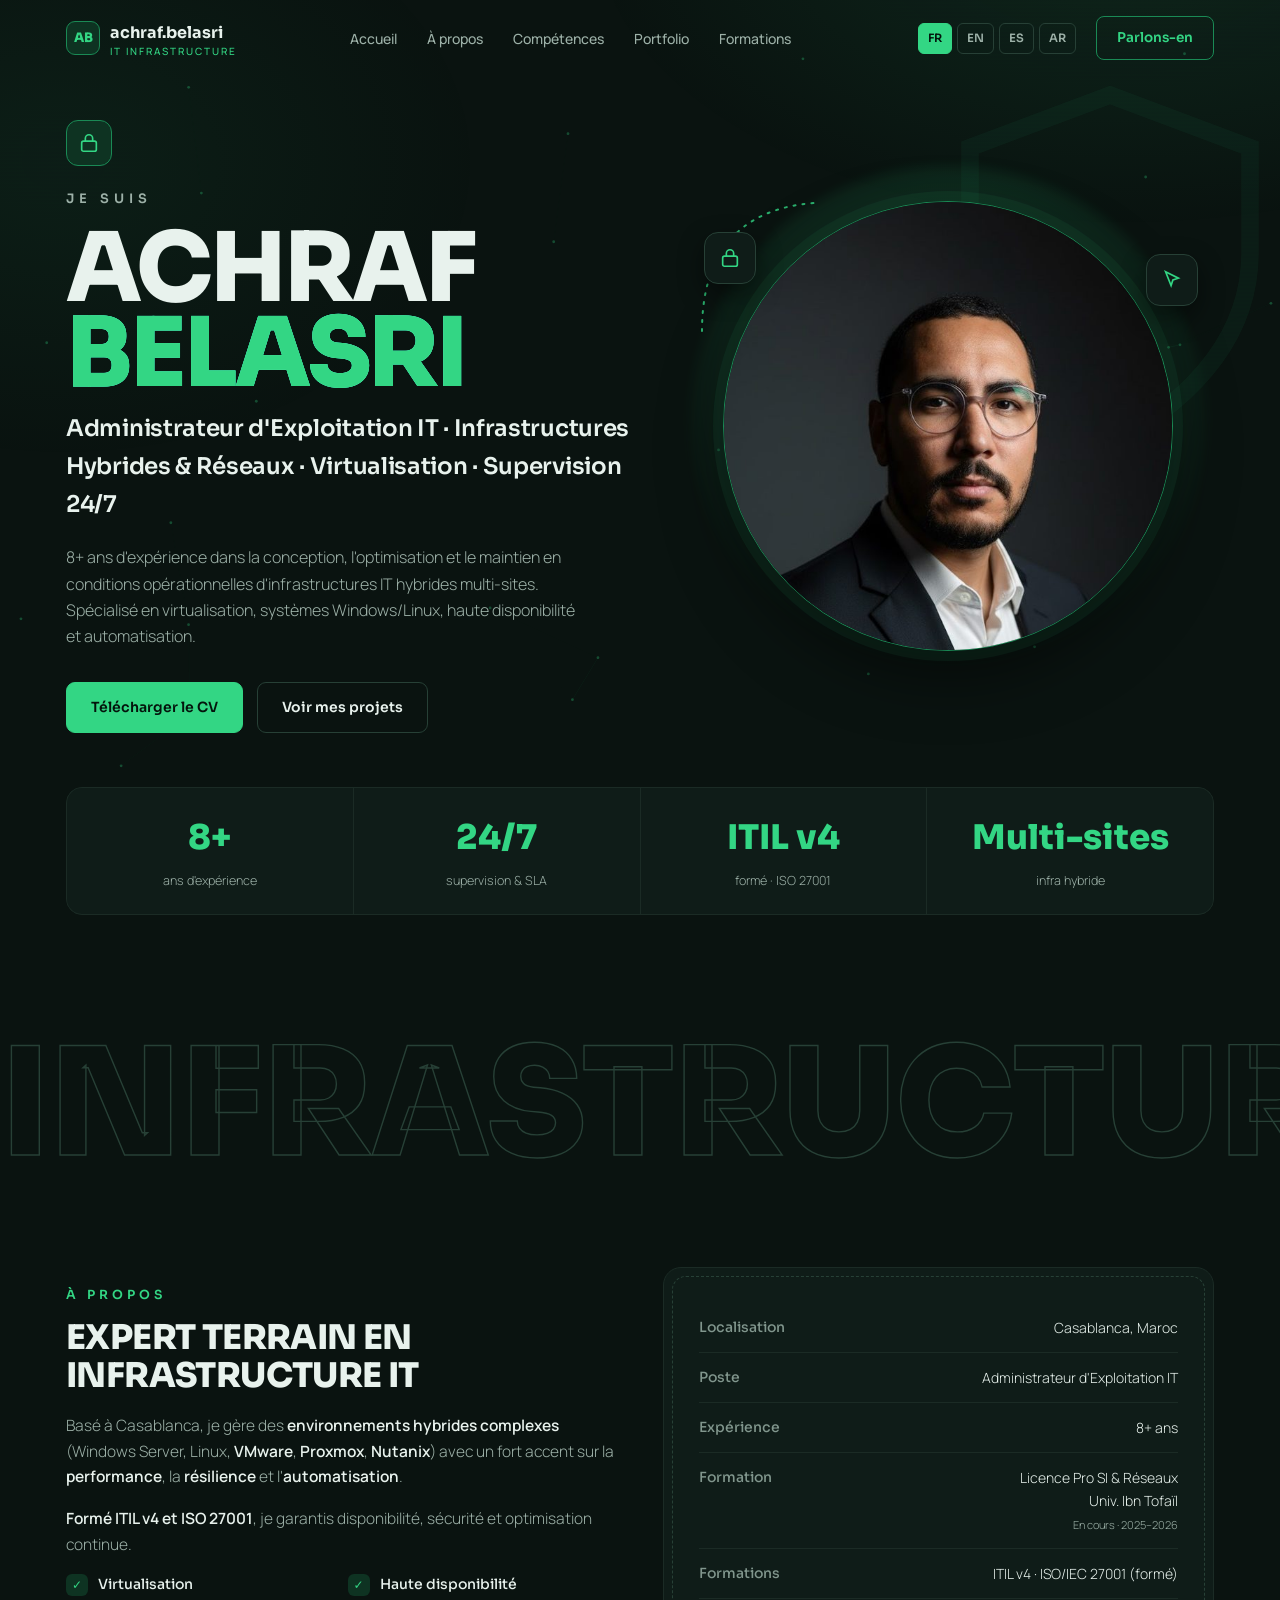
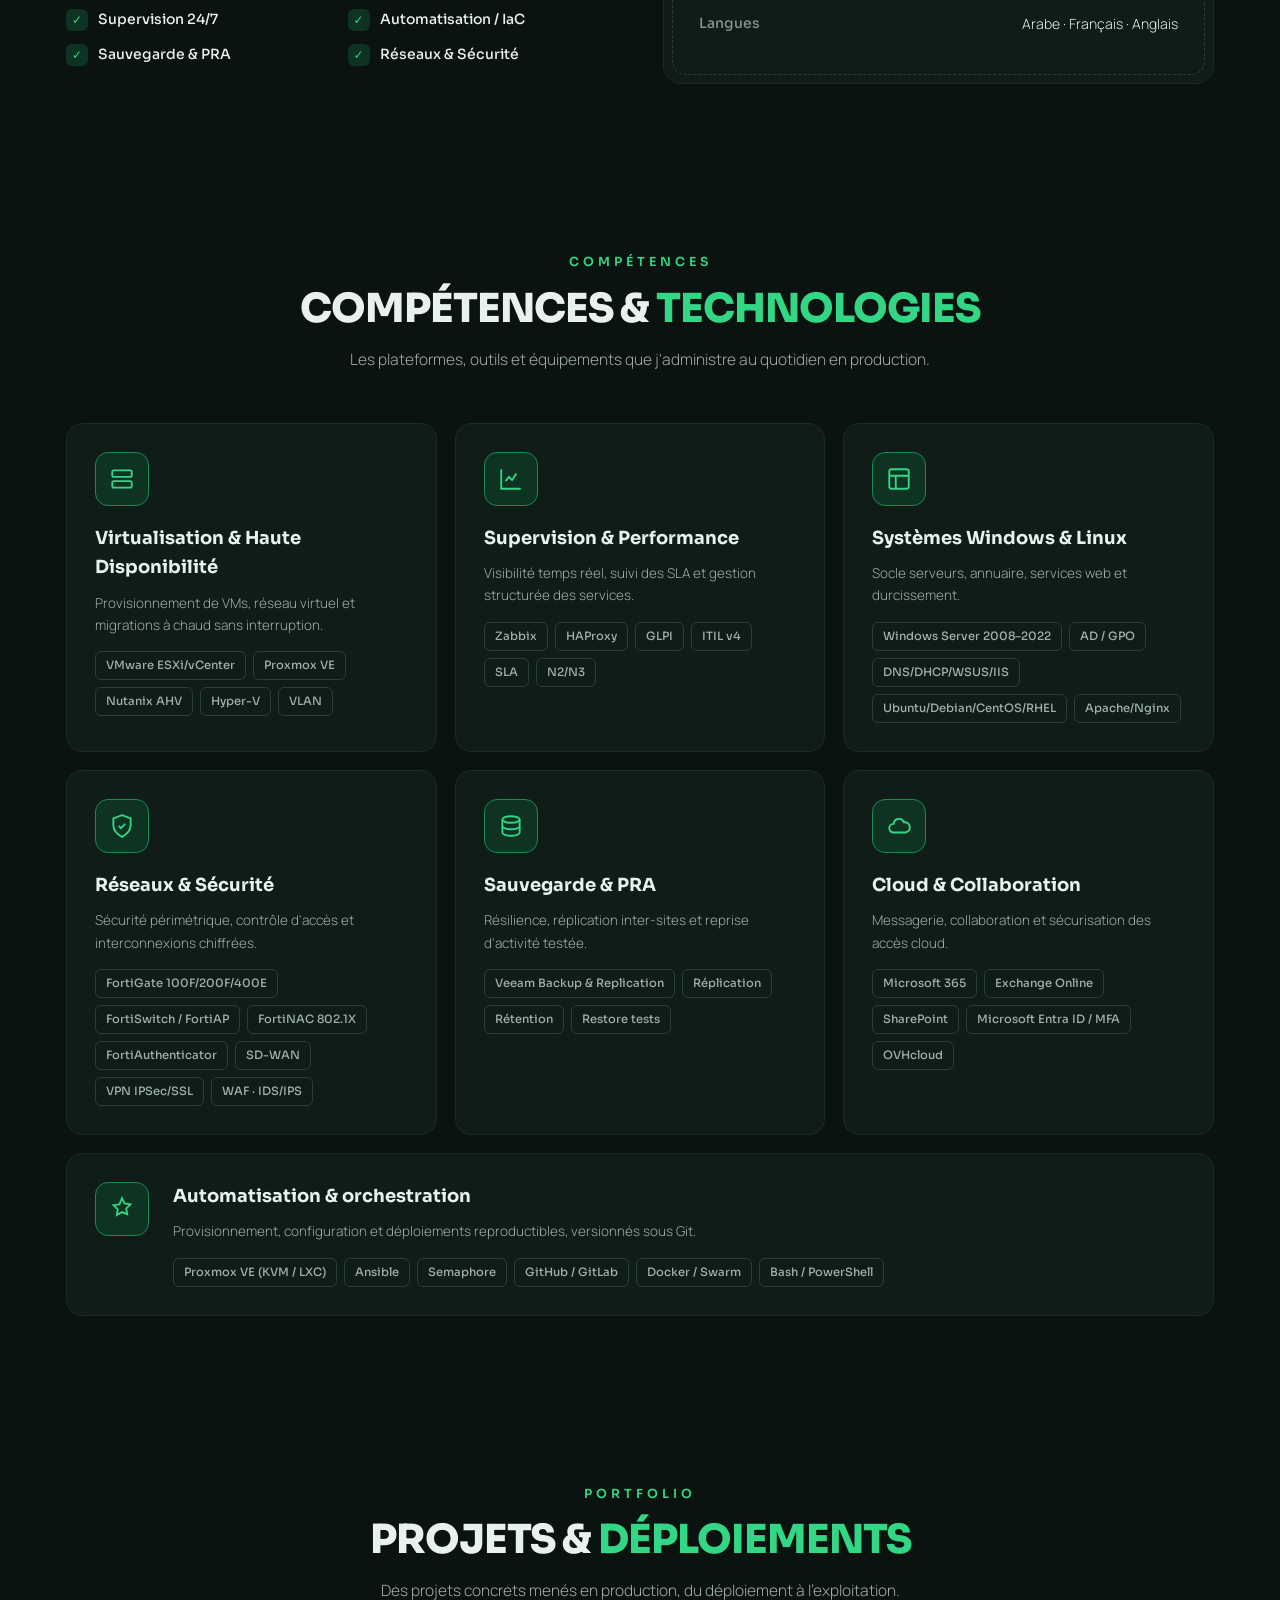
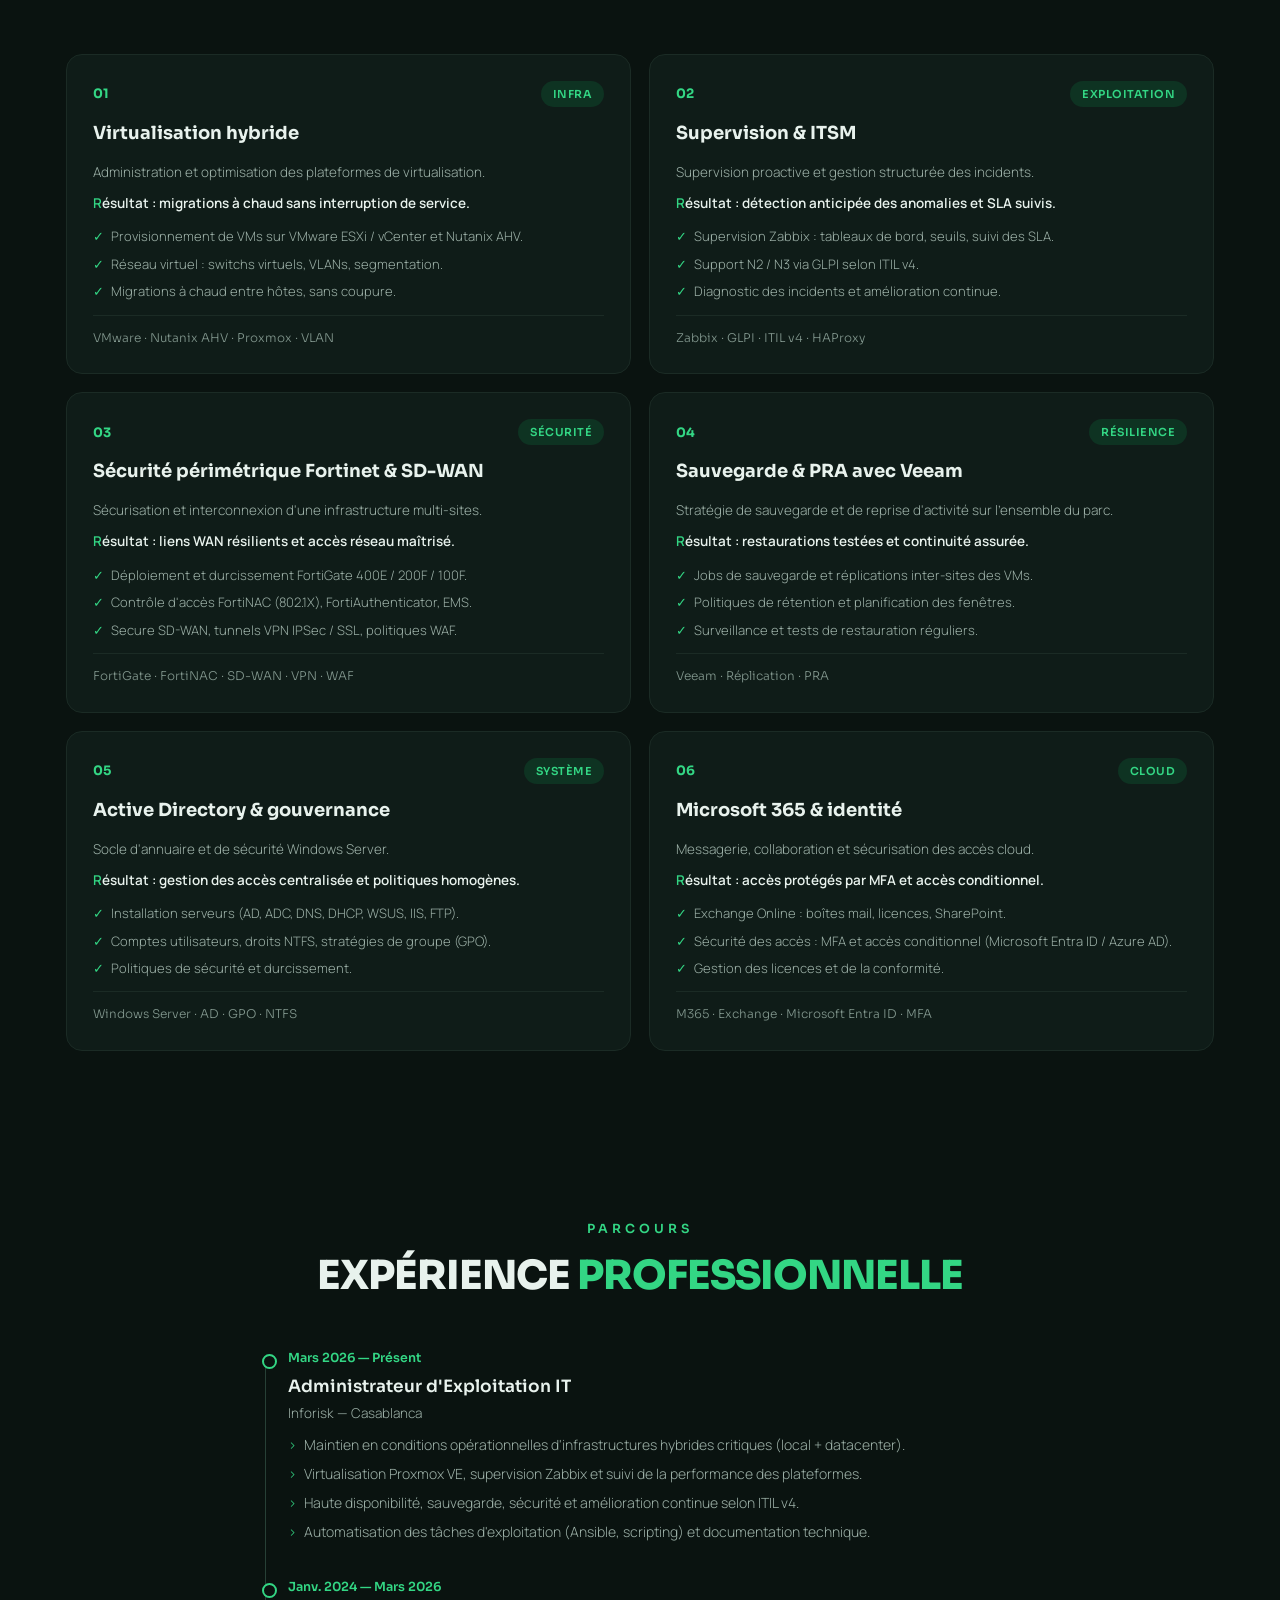
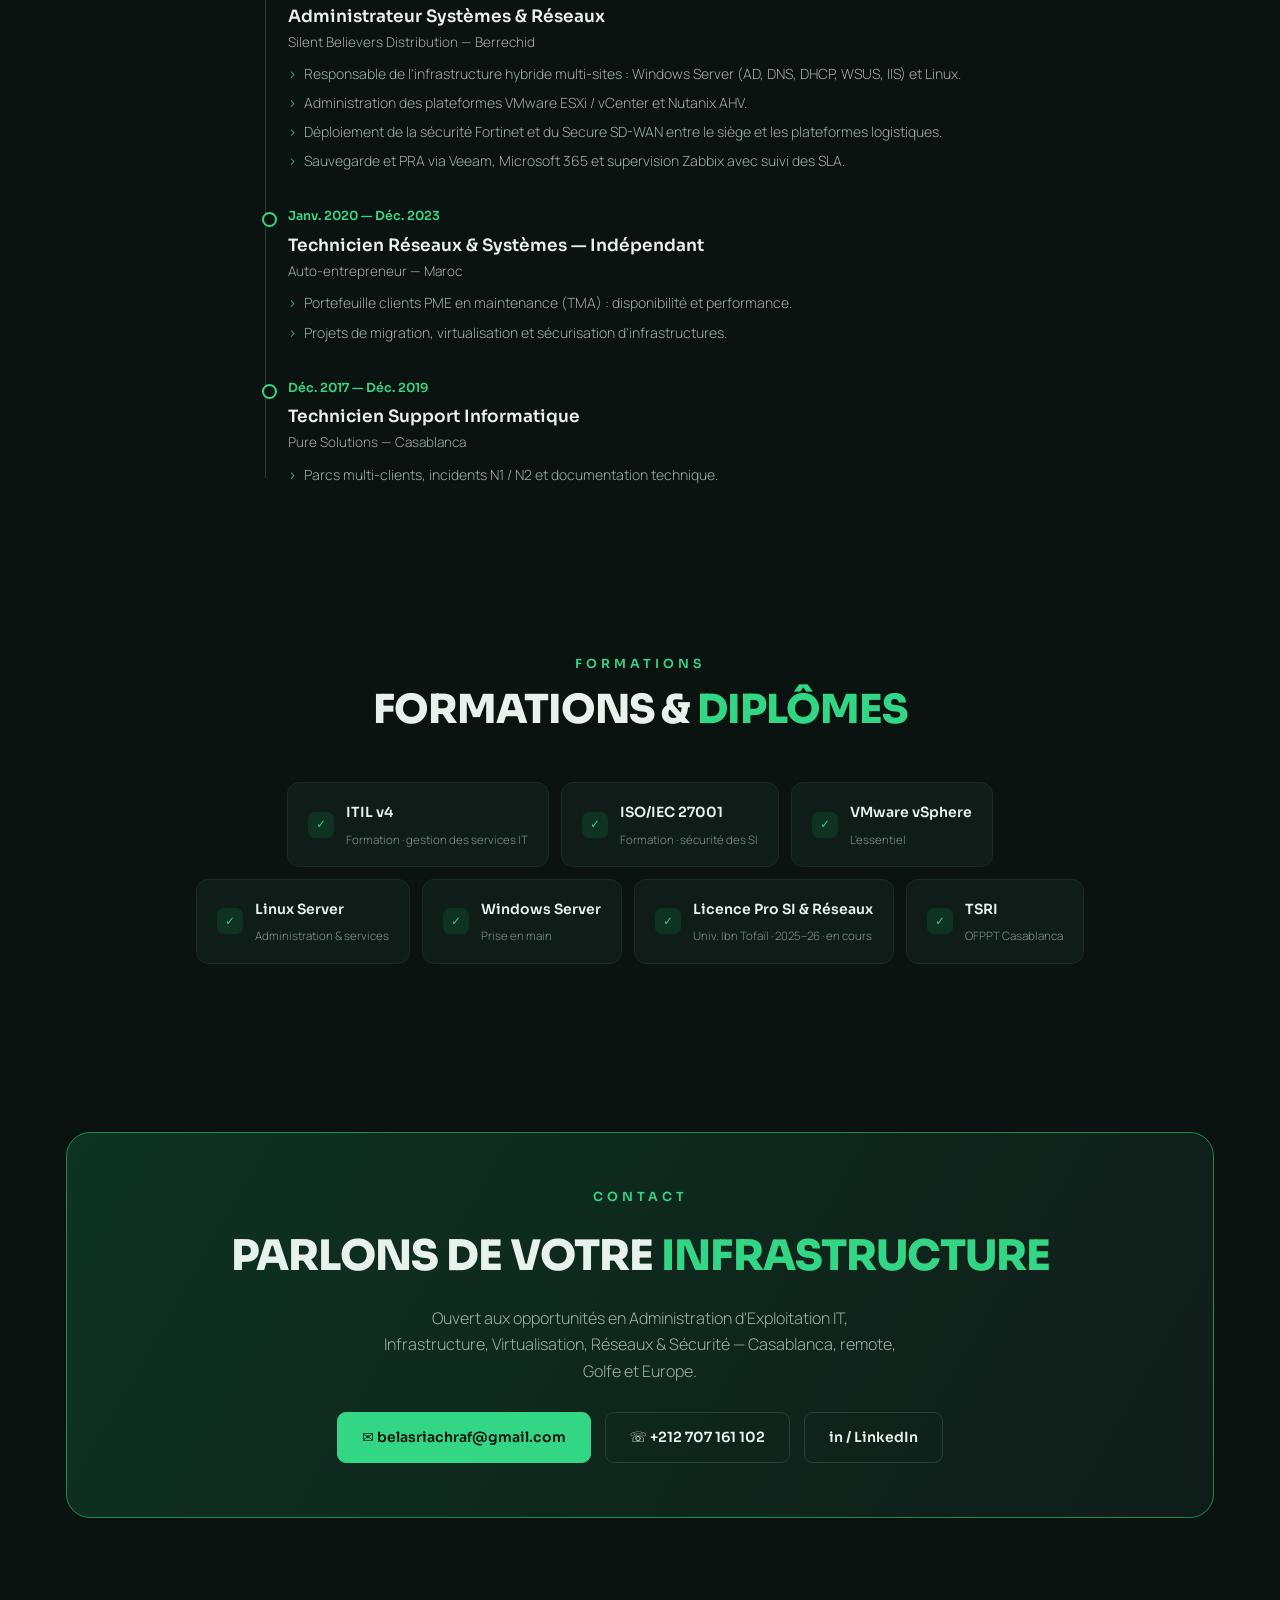
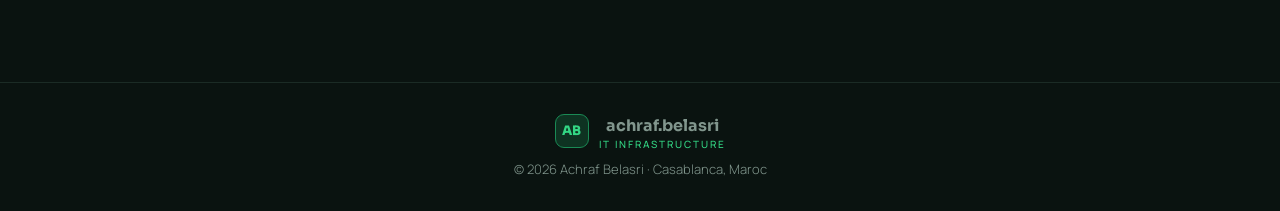
==== commit edfb02da: "Improve mobile layout and align portfolio skills" ====
--- a/index.html
+++ b/index.html
@@ -35,11 +35,12 @@
 <noscript><style>.reveal,.stagger>*{opacity:1!important;transform:none!important}</style></noscript>
 </head>
 <body>
-
-<canvas id="mesh"></canvas>
+<a class="skip-link" href="#main">Aller au contenu</a>
+
+<canvas id="mesh" aria-hidden="true"></canvas>
 <div class="intro" id="intro" role="status" aria-label="Initialisation du portfolio"><div class="intro-panel"><div class="intro-brand"><span>AB</span><strong>ACHRAF.BELASRI</strong></div><div class="intro-log"><div class="intro-line" style="--intro-index:0"><span aria-hidden="true">[ OK ]</span>INFRASTRUCTURE EN LIGNE</div><div class="intro-line" style="--intro-index:1"><span aria-hidden="true">[ OK ]</span>SYSTÈMES OPÉRATIONNELS</div><div class="intro-line" style="--intro-index:2"><span aria-hidden="true">[ OK ]</span>PROFIL CHARGÉ</div></div><div class="intro-progress" aria-hidden="true"><i></i></div></div><button class="intro-skip" type="button">Passer <kbd>Esc</kbd></button></div>
 
-<nav id="nav" aria-label="Ouvrir le menu">
+<nav id="nav" aria-label="Navigation principale">
   <div class="nav-in">
     <a href="#top" class="logo"><span class="mark">AB</span><span>achraf.belasri<small>IT Infrastructure</small></span></a>
     <div class="nav-links">
@@ -49,11 +50,12 @@
       <a href="#portfolio">Portfolio</a>
       <a href="#certs">Formations</a>
     </div>
-    <div class="langs"><a href="index.html" class="on" hreflang="fr">FR</a><a href="en.html" class="" hreflang="en">EN</a><a href="es.html" class="" hreflang="es">ES</a><a href="ar.html" class="" hreflang="ar">AR</a></div><details class="mobile-menu"><summary aria-label="Ouvrir le menu"><span aria-hidden="true">☰</span></summary><div class="mobile-panel"><a href="#top">Accueil</a><a href="#about">À propos</a><a href="#portfolio">Projets</a><a href="#parcours">Expérience</a><a href="#services">Compétences</a><a href="#certs">Formations</a><a href="#contact">Contact</a><div class="mobile-langs"><div class="langs-mobile"><a href="index.html" class="on" hreflang="fr">FR</a><a href="en.html" class="" hreflang="en">EN</a><a href="es.html" class="" hreflang="es">ES</a><a href="ar.html" class="" hreflang="ar">AR</a></div></div></div></details>
+    <div class="langs"><a href="index.html" class="on" aria-current="page" hreflang="fr">FR</a><a href="en.html" class="" hreflang="en">EN</a><a href="es.html" class="" hreflang="es">ES</a><a href="ar.html" class="" hreflang="ar">AR</a></div><details class="mobile-menu"><summary aria-label="Ouvrir le menu"><span aria-hidden="true">☰</span></summary><div class="mobile-panel"><a href="#top">Accueil</a><a href="#about">À propos</a><a href="#portfolio">Projets</a><a href="#parcours">Expérience</a><a href="#services">Compétences</a><a href="#certs">Formations</a><a href="#contact">Contact</a><div class="mobile-langs"><div class="langs-mobile"><a href="index.html" class="on" aria-current="page" hreflang="fr">FR</a><a href="en.html" class="" hreflang="en">EN</a><a href="es.html" class="" hreflang="es">ES</a><a href="ar.html" class="" hreflang="ar">AR</a></div></div></div></details>
     <a href="#contact" class="talk">Parlons-en</a>
   </div>
 </nav>
 
+<main id="main" tabindex="-1">
 <header id="top">
   <svg class="shield-bg" viewBox="0 0 24 24" fill="none" stroke="currentColor" stroke-width="1"><path d="M12 2l8 3v6c0 5-3.5 8.5-8 11-4.5-2.5-8-6-8-11V5l8-3z"/></svg>
   <div class="wrap">
@@ -107,7 +109,7 @@
       <h2>Compétences &amp; <span class="grn">technologies</span></h2>
       <p>Les plateformes, outils et équipements que j'administre au quotidien en production.</p>
     </div>
-    <div class="grid3 stagger"><div class="scard"><div class="sico"><svg width="26" height="26" viewBox="0 0 24 24" fill="none" stroke="currentColor" stroke-width="1.7"><rect x="3" y="4" width="18" height="6" rx="1.5"/><rect x="3" y="14" width="18" height="6" rx="1.5"/><path d="M7 7h.01M7 17h.01"/></svg></div><h3>Virtualisation &amp; Haute Disponibilité</h3><p>Provisionnement de VMs, réseau virtuel et migrations à chaud sans interruption.</p><div class="tags"><span class="tag">VMware ESXi/vCenter</span><span class="tag">Proxmox VE</span><span class="tag">Nutanix AHV</span><span class="tag">Hyper-V</span><span class="tag">VLAN</span></div></div><div class="scard"><div class="sico"><svg width="26" height="26" viewBox="0 0 24 24" fill="none" stroke="currentColor" stroke-width="1.7"><path d="M3 3v18h18"/><path d="M7 14l3-4 3 3 4-6"/></svg></div><h3>Supervision &amp; Performance</h3><p>Visibilité temps réel, suivi des SLA et gestion structurée des services.</p><div class="tags"><span class="tag">Zabbix</span><span class="tag">HAProxy</span><span class="tag">GLPI</span><span class="tag">ITIL v4</span><span class="tag">SLA</span><span class="tag">N2/N3</span></div></div><div class="scard"><div class="sico"><svg width="26" height="26" viewBox="0 0 24 24" fill="none" stroke="currentColor" stroke-width="1.7"><rect x="3" y="3" width="18" height="18" rx="2"/><path d="M3 9h18M9 21V9"/></svg></div><h3>Systèmes Windows &amp; Linux</h3><p>Socle serveurs, annuaire, services web et durcissement.</p><div class="tags"><span class="tag">Windows Server 2008–2022</span><span class="tag">AD / GPO</span><span class="tag">DNS/DHCP/WSUS/IIS</span><span class="tag">Ubuntu/Debian/CentOS/RHEL</span><span class="tag">Apache/Nginx</span></div></div><div class="scard"><div class="sico"><svg width="26" height="26" viewBox="0 0 24 24" fill="none" stroke="currentColor" stroke-width="1.7"><path d="M12 2l8 3v6c0 5-3.5 8.5-8 11-4.5-2.5-8-6-8-11V5l8-3z"/><path d="M9 12l2 2 4-4"/></svg></div><h3>Réseaux &amp; Sécurité</h3><p>Sécurité périmétrique, contrôle d'accès et interconnexions chiffrées.</p><div class="tags"><span class="tag">FortiGate 100F/200F/400E</span><span class="tag">FortiNAC 802.1X</span><span class="tag">FortiAuthenticator</span><span class="tag">SD-WAN</span><span class="tag">VPN IPSec/SSL</span><span class="tag">WAF · IDS/IPS</span></div></div><div class="scard"><div class="sico"><svg width="26" height="26" viewBox="0 0 24 24" fill="none" stroke="currentColor" stroke-width="1.7"><ellipse cx="12" cy="6" rx="8" ry="3"/><path d="M4 6v6c0 1.7 3.6 3 8 3s8-1.3 8-3V6M4 12v6c0 1.7 3.6 3 8 3s8-1.3 8-3v-6"/></svg></div><h3>Sauvegarde &amp; PRA</h3><p>Résilience, réplication inter-sites et reprise d'activité testée.</p><div class="tags"><span class="tag">Veeam Backup & Replication</span><span class="tag">Réplication</span><span class="tag">Rétention</span><span class="tag">Restore tests</span></div></div><div class="scard"><div class="sico"><svg width="26" height="26" viewBox="0 0 24 24" fill="none" stroke="currentColor" stroke-width="1.7"><path d="M7 18a4 4 0 0 1 0-8 5 5 0 0 1 9.6-1.4A3.5 3.5 0 0 1 18 18H7z"/></svg></div><h3>Cloud &amp; Collaboration</h3><p>Messagerie, collaboration et sécurisation des accès cloud.</p><div class="tags"><span class="tag">Microsoft 365</span><span class="tag">Exchange Online</span><span class="tag">SharePoint</span><span class="tag">Azure AD / MFA</span><span class="tag">OVHcloud</span></div></div><div class="scard wide"><div class="sico"><svg width="26" height="26" viewBox="0 0 24 24" fill="none" stroke="currentColor" stroke-width="1.7"><path d="M12 2l2.4 4.9 5.4.8-3.9 3.8.9 5.3L12 14.9 7.2 17.6l.9-5.3L4.2 8.5l5.4-.8z"/></svg></div><div><h3>Automatisation &amp; Infrastructure as Code</h3><p>Provisionnement, configuration et déploiements reproductibles, versionnés sous Git.</p><div class="tags"><span class="tag">Proxmox VE (KVM / LXC)</span><span class="tag">Ansible</span><span class="tag">Semaphore</span><span class="tag">GitHub / GitLab</span><span class="tag">Docker / Swarm</span><span class="tag">Bash / PowerShell</span></div></div></div></div>
+    <div class="grid3 stagger"><div class="scard"><div class="sico"><svg width="26" height="26" viewBox="0 0 24 24" fill="none" stroke="currentColor" stroke-width="1.7"><rect x="3" y="4" width="18" height="6" rx="1.5"/><rect x="3" y="14" width="18" height="6" rx="1.5"/><path d="M7 7h.01M7 17h.01"/></svg></div><h3>Virtualisation &amp; Haute Disponibilité</h3><p>Provisionnement de VMs, réseau virtuel et migrations à chaud sans interruption.</p><div class="tags"><span class="tag">VMware ESXi/vCenter</span><span class="tag">Proxmox VE</span><span class="tag">Nutanix AHV</span><span class="tag">Hyper-V</span><span class="tag">VLAN</span></div></div><div class="scard"><div class="sico"><svg width="26" height="26" viewBox="0 0 24 24" fill="none" stroke="currentColor" stroke-width="1.7"><path d="M3 3v18h18"/><path d="M7 14l3-4 3 3 4-6"/></svg></div><h3>Supervision &amp; Performance</h3><p>Visibilité temps réel, suivi des SLA et gestion structurée des services.</p><div class="tags"><span class="tag">Zabbix</span><span class="tag">HAProxy</span><span class="tag">GLPI</span><span class="tag">ITIL v4</span><span class="tag">SLA</span><span class="tag">N2/N3</span></div></div><div class="scard"><div class="sico"><svg width="26" height="26" viewBox="0 0 24 24" fill="none" stroke="currentColor" stroke-width="1.7"><rect x="3" y="3" width="18" height="18" rx="2"/><path d="M3 9h18M9 21V9"/></svg></div><h3>Systèmes Windows &amp; Linux</h3><p>Socle serveurs, annuaire, services web et durcissement.</p><div class="tags"><span class="tag">Windows Server 2008–2022</span><span class="tag">AD / GPO</span><span class="tag">DNS/DHCP/WSUS/IIS</span><span class="tag">Ubuntu/Debian/CentOS/RHEL</span><span class="tag">Apache/Nginx</span></div></div><div class="scard"><div class="sico"><svg width="26" height="26" viewBox="0 0 24 24" fill="none" stroke="currentColor" stroke-width="1.7"><path d="M12 2l8 3v6c0 5-3.5 8.5-8 11-4.5-2.5-8-6-8-11V5l8-3z"/><path d="M9 12l2 2 4-4"/></svg></div><h3>Réseaux &amp; Sécurité</h3><p>Sécurité périmétrique, contrôle d'accès et interconnexions chiffrées.</p><div class="tags"><span class="tag">FortiGate 100F/200F/400E</span><span class="tag">FortiSwitch / FortiAP</span><span class="tag">FortiNAC 802.1X</span><span class="tag">FortiAuthenticator</span><span class="tag">SD-WAN</span><span class="tag">VPN IPSec/SSL</span><span class="tag">WAF · IDS/IPS</span></div></div><div class="scard"><div class="sico"><svg width="26" height="26" viewBox="0 0 24 24" fill="none" stroke="currentColor" stroke-width="1.7"><ellipse cx="12" cy="6" rx="8" ry="3"/><path d="M4 6v6c0 1.7 3.6 3 8 3s8-1.3 8-3V6M4 12v6c0 1.7 3.6 3 8 3s8-1.3 8-3v-6"/></svg></div><h3>Sauvegarde &amp; PRA</h3><p>Résilience, réplication inter-sites et reprise d'activité testée.</p><div class="tags"><span class="tag">Veeam Backup & Replication</span><span class="tag">Réplication</span><span class="tag">Rétention</span><span class="tag">Restore tests</span></div></div><div class="scard"><div class="sico"><svg width="26" height="26" viewBox="0 0 24 24" fill="none" stroke="currentColor" stroke-width="1.7"><path d="M7 18a4 4 0 0 1 0-8 5 5 0 0 1 9.6-1.4A3.5 3.5 0 0 1 18 18H7z"/></svg></div><h3>Cloud &amp; Collaboration</h3><p>Messagerie, collaboration et sécurisation des accès cloud.</p><div class="tags"><span class="tag">Microsoft 365</span><span class="tag">Exchange Online</span><span class="tag">SharePoint</span><span class="tag">Microsoft Entra ID / MFA</span><span class="tag">OVHcloud</span></div></div><div class="scard wide"><div class="sico"><svg width="26" height="26" viewBox="0 0 24 24" fill="none" stroke="currentColor" stroke-width="1.7"><path d="M12 2l2.4 4.9 5.4.8-3.9 3.8.9 5.3L12 14.9 7.2 17.6l.9-5.3L4.2 8.5l5.4-.8z"/></svg></div><div><h3>Automatisation &amp; orchestration</h3><p>Provisionnement, configuration et déploiements reproductibles, versionnés sous Git.</p><div class="tags"><span class="tag">Proxmox VE (KVM / LXC)</span><span class="tag">Ansible</span><span class="tag">Semaphore</span><span class="tag">GitHub / GitLab</span><span class="tag">Docker / Swarm</span><span class="tag">Bash / PowerShell</span></div></div></div></div>
   </div>
 </section>
 
@@ -118,7 +120,7 @@
       <h2>Projets &amp; <span class="grn">déploiements</span></h2>
       <p>Des projets concrets menés en production, du déploiement à l'exploitation.</p>
     </div>
-    <div class="grid2 stagger"><div class="pcard"><div class="pc-top"><span class="pc-no">01</span><span class="pc-badge">Infra</span></div><h3>Virtualisation hybride</h3><p class="ctx">Administration et optimisation des plateformes de virtualisation. <strong>Résultat : migrations à chaud sans interruption de service.</strong></p><ul><li>Provisionnement de VMs sur VMware ESXi / vCenter et Nutanix AHV.</li><li>Réseau virtuel : switchs virtuels, VLANs, segmentation.</li><li>Migrations à chaud entre hôtes, sans coupure.</li></ul><div class="st">VMware · Nutanix AHV · Proxmox · VLAN</div></div><div class="pcard"><div class="pc-top"><span class="pc-no">02</span><span class="pc-badge">Exploitation</span></div><h3>Supervision &amp; ITSM</h3><p class="ctx">Supervision proactive et gestion structurée des incidents. <strong>Résultat : détection anticipée des anomalies et SLA suivis.</strong></p><ul><li>Supervision Zabbix : tableaux de bord, seuils, suivi des SLA.</li><li>Support N2 / N3 via GLPI selon ITIL v4.</li><li>Diagnostic des incidents et amélioration continue.</li></ul><div class="st">Zabbix · GLPI · ITIL v4 · HAProxy</div></div><div class="pcard"><div class="pc-top"><span class="pc-no">03</span><span class="pc-badge">Sécurité</span></div><h3>Sécurité périmétrique Fortinet &amp; SD-WAN</h3><p class="ctx">Sécurisation et interconnexion d'une infrastructure multi-sites. <strong>Résultat : liens WAN résilients et accès réseau maîtrisé.</strong></p><ul><li>Déploiement et durcissement FortiGate 400E / 200F / 100F.</li><li>Contrôle d'accès FortiNAC (802.1X), FortiAuthenticator, EMS.</li><li>Secure SD-WAN, tunnels VPN IPSec / SSL, politiques WAF.</li></ul><div class="st">FortiGate · FortiNAC · SD-WAN · VPN · WAF</div></div><div class="pcard"><div class="pc-top"><span class="pc-no">04</span><span class="pc-badge">Résilience</span></div><h3>Sauvegarde &amp; PRA avec Veeam</h3><p class="ctx">Stratégie de sauvegarde et de reprise d'activité sur l'ensemble du parc. <strong>Résultat : restaurations testées et continuité assurée.</strong></p><ul><li>Jobs de sauvegarde et réplications inter-sites des VMs.</li><li>Politiques de rétention et planification des fenêtres.</li><li>Surveillance et tests de restauration réguliers.</li></ul><div class="st">Veeam · Réplication · PRA</div></div><div class="pcard"><div class="pc-top"><span class="pc-no">05</span><span class="pc-badge">Système</span></div><h3>Active Directory &amp; gouvernance</h3><p class="ctx">Socle d'annuaire et de sécurité Windows Server. <strong>Résultat : gestion des accès centralisée et politiques homogènes.</strong></p><ul><li>Installation serveurs (AD, ADC, DNS, DHCP, WSUS, IIS, FTP).</li><li>Comptes utilisateurs, droits NTFS, stratégies de groupe (GPO).</li><li>Politiques de sécurité et durcissement.</li></ul><div class="st">Windows Server · AD · GPO · NTFS</div></div><div class="pcard"><div class="pc-top"><span class="pc-no">06</span><span class="pc-badge">Cloud</span></div><h3>Microsoft 365 &amp; identité</h3><p class="ctx">Messagerie, collaboration et sécurisation des accès cloud. <strong>Résultat : accès protégés par MFA et accès conditionnel.</strong></p><ul><li>Exchange Online : boîtes mail, licences, SharePoint.</li><li>Sécurité des accès : MFA et accès conditionnel (Azure AD).</li><li>Gestion des licences et de la conformité.</li></ul><div class="st">M365 · Exchange · Azure AD · MFA</div></div></div>
+    <div class="grid2 stagger"><div class="pcard"><div class="pc-top"><span class="pc-no">01</span><span class="pc-badge">Infra</span></div><h3>Virtualisation hybride</h3><p class="ctx">Administration et optimisation des plateformes de virtualisation. <strong>Résultat : migrations à chaud sans interruption de service.</strong></p><ul><li>Provisionnement de VMs sur VMware ESXi / vCenter et Nutanix AHV.</li><li>Réseau virtuel : switchs virtuels, VLANs, segmentation.</li><li>Migrations à chaud entre hôtes, sans coupure.</li></ul><div class="st">VMware · Nutanix AHV · Proxmox · VLAN</div></div><div class="pcard"><div class="pc-top"><span class="pc-no">02</span><span class="pc-badge">Exploitation</span></div><h3>Supervision &amp; ITSM</h3><p class="ctx">Supervision proactive et gestion structurée des incidents. <strong>Résultat : détection anticipée des anomalies et SLA suivis.</strong></p><ul><li>Supervision Zabbix : tableaux de bord, seuils, suivi des SLA.</li><li>Support N2 / N3 via GLPI selon ITIL v4.</li><li>Diagnostic des incidents et amélioration continue.</li></ul><div class="st">Zabbix · GLPI · ITIL v4 · HAProxy</div></div><div class="pcard"><div class="pc-top"><span class="pc-no">03</span><span class="pc-badge">Sécurité</span></div><h3>Sécurité périmétrique Fortinet &amp; SD-WAN</h3><p class="ctx">Sécurisation et interconnexion d'une infrastructure multi-sites. <strong>Résultat : liens WAN résilients et accès réseau maîtrisé.</strong></p><ul><li>Déploiement et durcissement FortiGate 400E / 200F / 100F.</li><li>Contrôle d'accès FortiNAC (802.1X), FortiAuthenticator, EMS.</li><li>Secure SD-WAN, tunnels VPN IPSec / SSL, politiques WAF.</li></ul><div class="st">FortiGate · FortiNAC · SD-WAN · VPN · WAF</div></div><div class="pcard"><div class="pc-top"><span class="pc-no">04</span><span class="pc-badge">Résilience</span></div><h3>Sauvegarde &amp; PRA avec Veeam</h3><p class="ctx">Stratégie de sauvegarde et de reprise d'activité sur l'ensemble du parc. <strong>Résultat : restaurations testées et continuité assurée.</strong></p><ul><li>Jobs de sauvegarde et réplications inter-sites des VMs.</li><li>Politiques de rétention et planification des fenêtres.</li><li>Surveillance et tests de restauration réguliers.</li></ul><div class="st">Veeam · Réplication · PRA</div></div><div class="pcard"><div class="pc-top"><span class="pc-no">05</span><span class="pc-badge">Système</span></div><h3>Active Directory &amp; gouvernance</h3><p class="ctx">Socle d'annuaire et de sécurité Windows Server. <strong>Résultat : gestion des accès centralisée et politiques homogènes.</strong></p><ul><li>Installation serveurs (AD, ADC, DNS, DHCP, WSUS, IIS, FTP).</li><li>Comptes utilisateurs, droits NTFS, stratégies de groupe (GPO).</li><li>Politiques de sécurité et durcissement.</li></ul><div class="st">Windows Server · AD · GPO · NTFS</div></div><div class="pcard"><div class="pc-top"><span class="pc-no">06</span><span class="pc-badge">Cloud</span></div><h3>Microsoft 365 &amp; identité</h3><p class="ctx">Messagerie, collaboration et sécurisation des accès cloud. <strong>Résultat : accès protégés par MFA et accès conditionnel.</strong></p><ul><li>Exchange Online : boîtes mail, licences, SharePoint.</li><li>Sécurité des accès : MFA et accès conditionnel (Microsoft Entra ID / Azure AD).</li><li>Gestion des licences et de la conformité.</li></ul><div class="st">M365 · Exchange · Microsoft Entra ID · MFA</div></div></div>
   </div>
 </section>
 
@@ -156,6 +158,8 @@
     </div>
   </div>
 </section>
+
+</main>
 
 <footer>
   <div class="wrap">
--- a/assets/improvements.css
+++ b/assets/improvements.css
@@ -1,6 +1,8 @@
 /* Focused improvements that preserve the original visual direction. */
 :root{--fg-faint:#81968d}
 a:focus-visible,summary:focus-visible,button:focus-visible{outline:3px solid var(--green);outline-offset:4px;border-radius:6px}
+.skip-link{position:fixed;inset-block-start:10px;inset-inline-start:12px;z-index:300;padding:10px 14px;border-radius:8px;background:var(--green);color:#04140c;font-family:var(--disp);font-size:13px;font-weight:700;transform:translateY(-160%);transition:transform .15s ease}
+.skip-link:focus{transform:none}
 .fact small{color:var(--fg-dim);font-size:11px}
 /* Short GPU-friendly intro. The page loads behind it and scrolling is never locked. */
 .intro{display:none;position:fixed;inset:0;z-index:200;background:rgba(4,16,10,.96);place-items:center;padding:24px;opacity:1;transition:opacity .24s ease,visibility .24s ease}
@@ -28,7 +30,7 @@
 .mobile-panel>a:hover,.mobile-panel>a:focus-visible{background:var(--green-deep);color:var(--green)}
 .mobile-langs{border-top:1px solid var(--line);margin-top:7px;padding-top:9px}
 .langs-mobile{display:grid;grid-template-columns:repeat(4,1fr);gap:6px}
-.langs-mobile a{min-height:40px;display:grid;place-items:center;border:1px solid var(--line-2);border-radius:7px;color:var(--fg-dim);font-size:11px;font-weight:600}
+.langs-mobile a{min-height:44px;display:grid;place-items:center;border:1px solid var(--line-2);border-radius:7px;color:var(--fg-dim);font-size:12px;font-weight:600}
 .langs-mobile a.on{background:var(--green);border-color:var(--green);color:#04140c}
 .pcard .ctx strong{display:block;margin-top:9px;color:var(--fg);font-weight:600}
 .pcard .ctx strong::first-letter{color:var(--green)}
@@ -37,12 +39,15 @@
   .nav-in{padding-block:12px}
   .nav-in>.langs,.nav-in>.talk{display:none}
   .mobile-menu{display:block}
+  .shield-bg{left:auto;right:0}
   .photo-ring{width:min(450px,86vw);height:auto;aspect-ratio:1}
   .visual{min-height:auto}
 }
 
 @media(max-width:560px){
+  .wrap{padding-inline:18px}
   .nav-in{padding-inline:18px;gap:10px}
+  .shield-bg{width:100vw;height:auto}
   .logo{font-size:13px;min-width:0}
   .logo .mark{width:32px;height:32px}
   .logo small{font-size:8px;letter-spacing:1.4px}
@@ -51,6 +56,9 @@
   .cta .btn{min-height:46px}
   .cta{display:grid;grid-template-columns:1fr 1fr}
   .cta .btn{padding-inline:14px;justify-content:center}
+  .cta-band{padding:40px 18px;border-radius:18px}
+  .cta-band .cta{grid-template-columns:1fr}
+  .cta-band .btn{width:100%;overflow-wrap:anywhere;text-align:center}
   .checks{grid-template-columns:1fr}
   .stats{margin-top:38px}
   section{padding-block:64px}
@@ -62,6 +70,12 @@
   .intro-skip{inset-inline-end:18px;inset-block-end:18px}
 }
 
+@media(max-width:360px){
+  .hero-id>.cta{grid-template-columns:1fr}
+  .hero-id>.cta .btn{width:100%}
+  .pcard,.scard{padding:19px}
+}
+
 @media(prefers-reduced-motion:reduce){
   html{scroll-behavior:auto}
   .glitch::before,.glitch::after,.dot,.radar .sweep,.radar .blip,.scan-bar,.typedrole .cur{animation:none!important}
